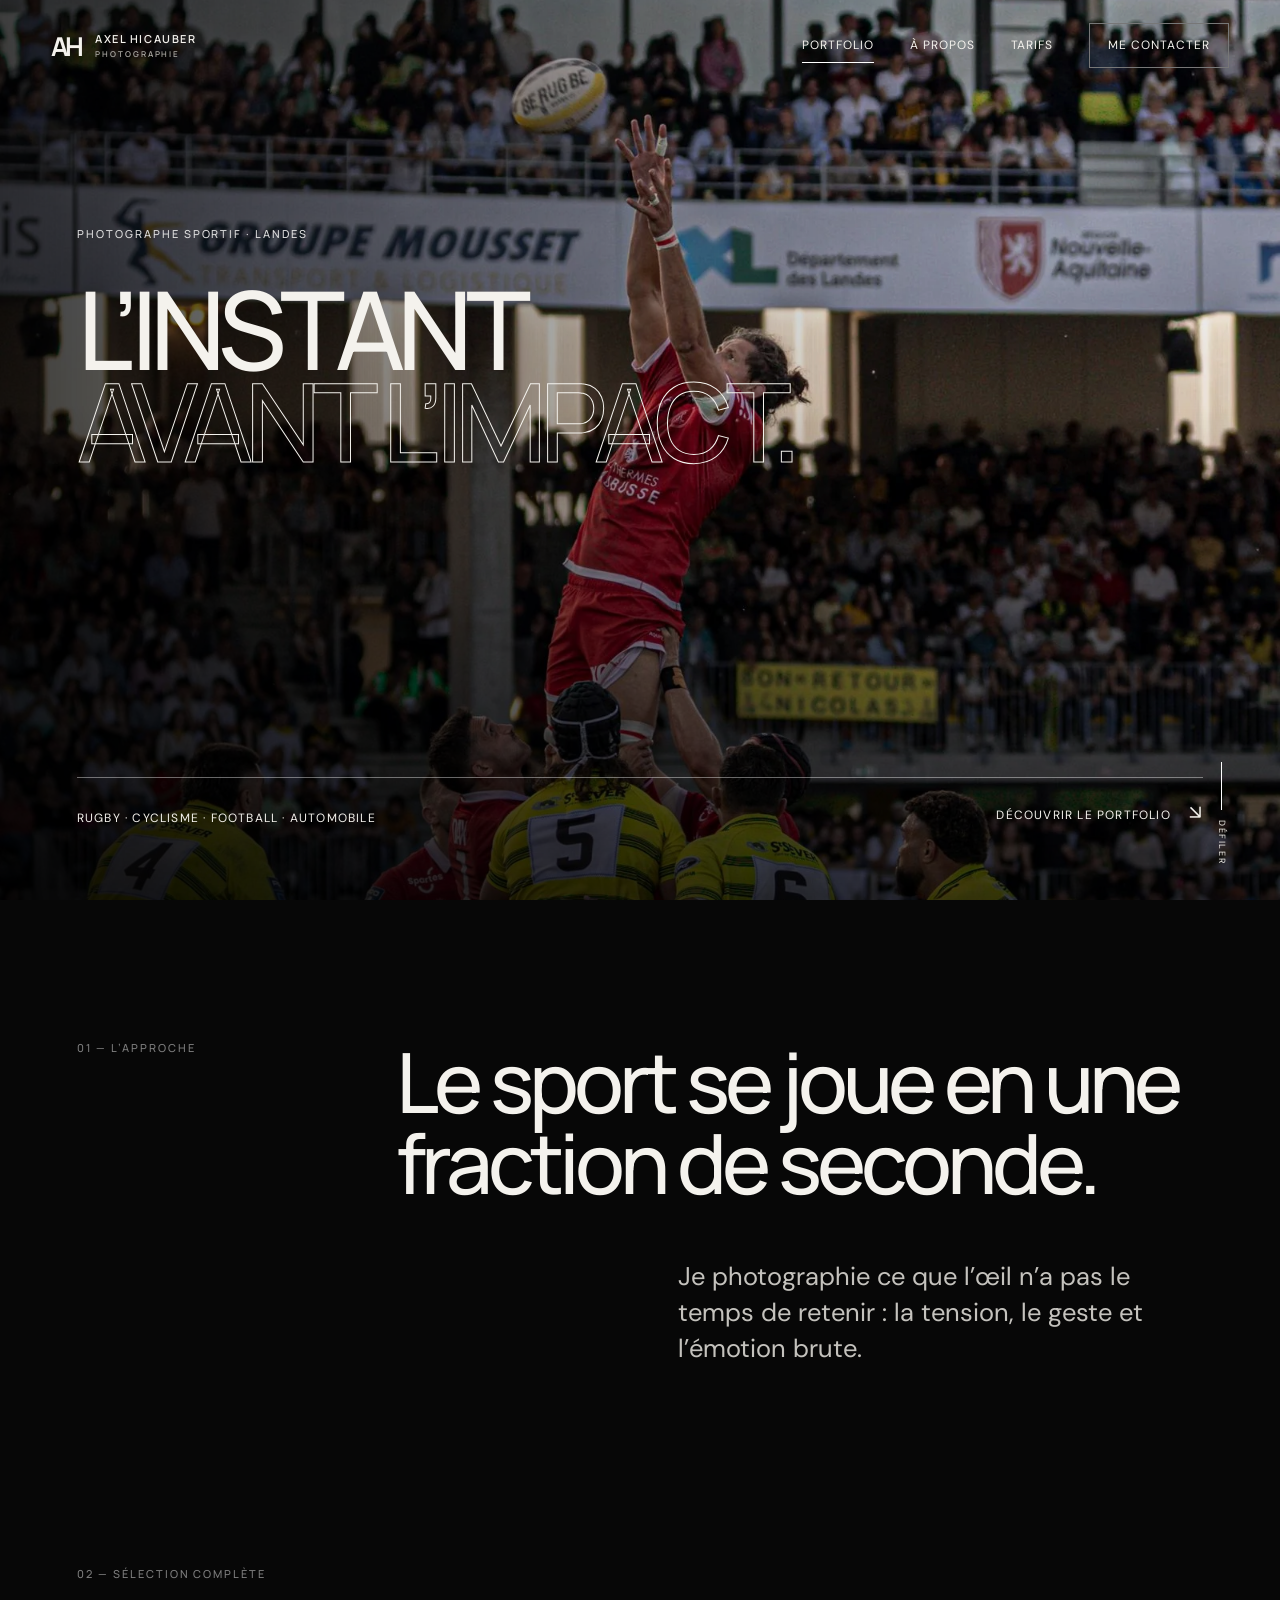
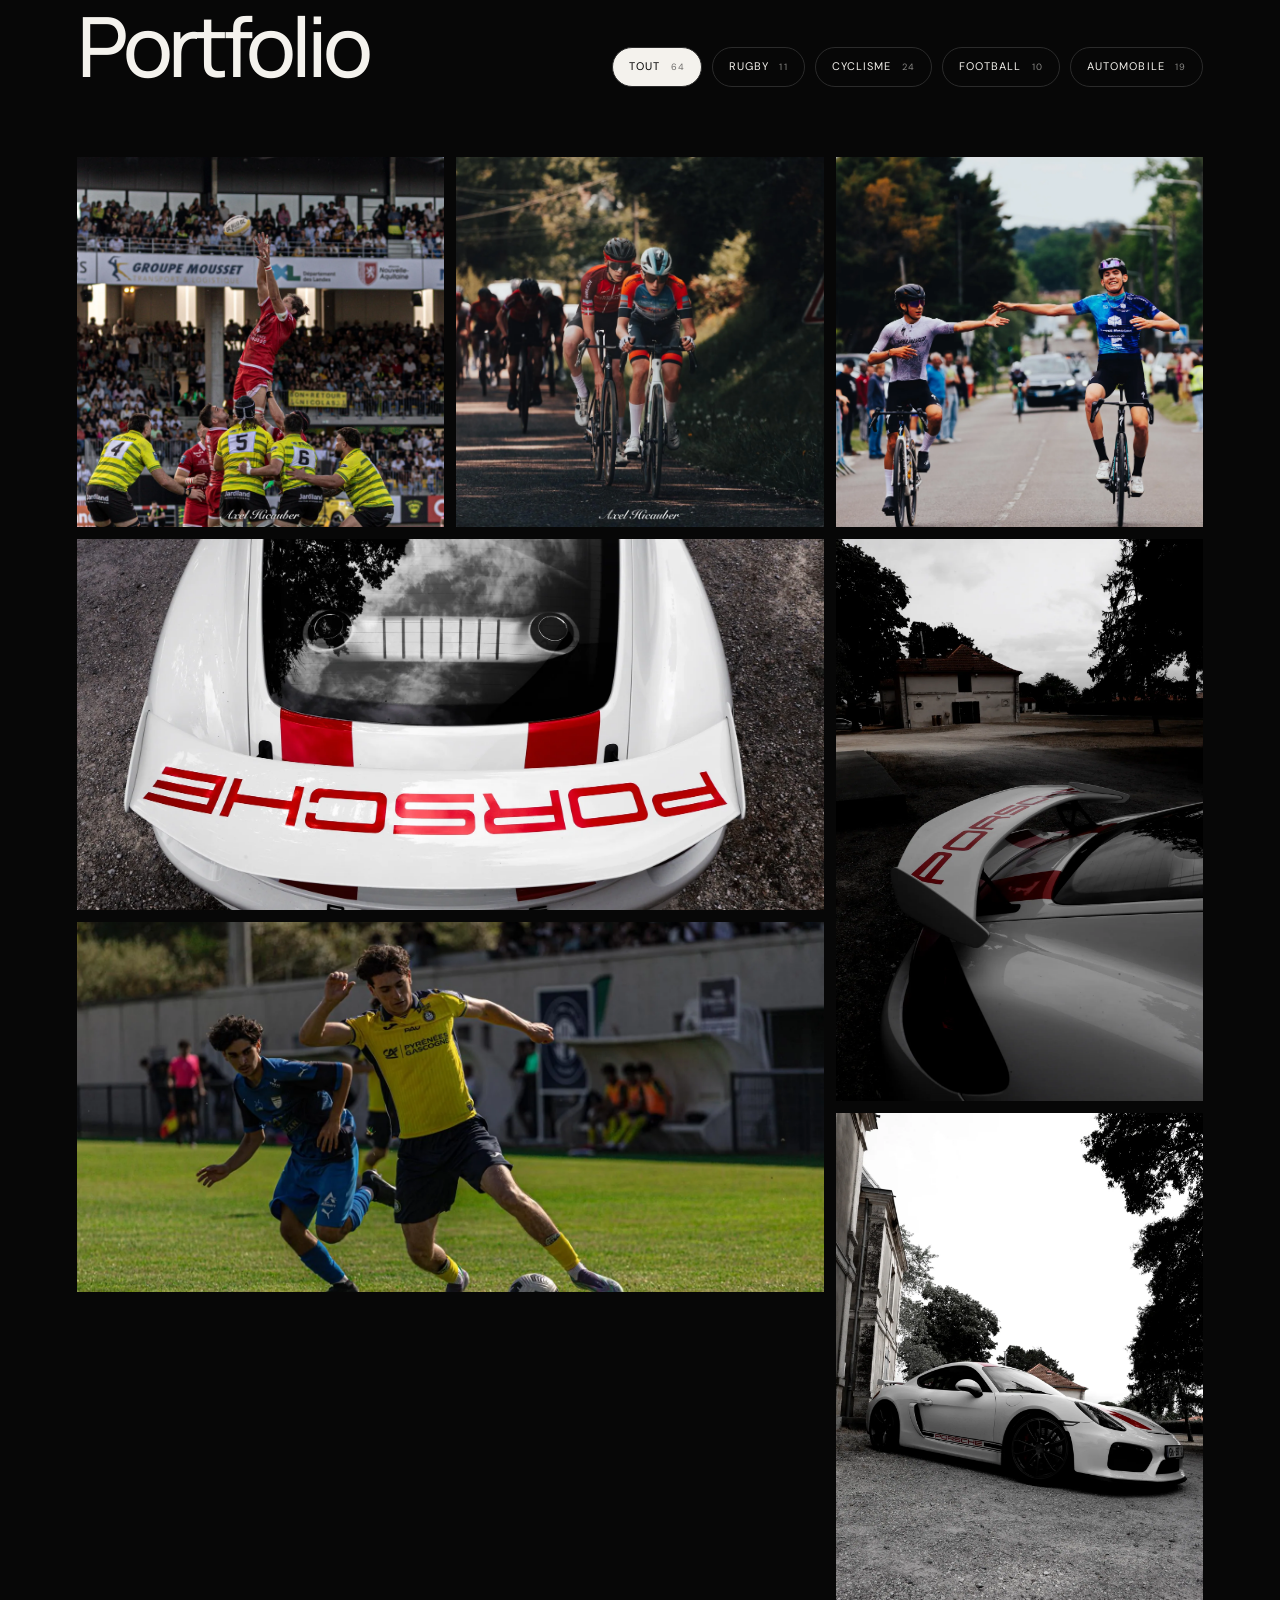
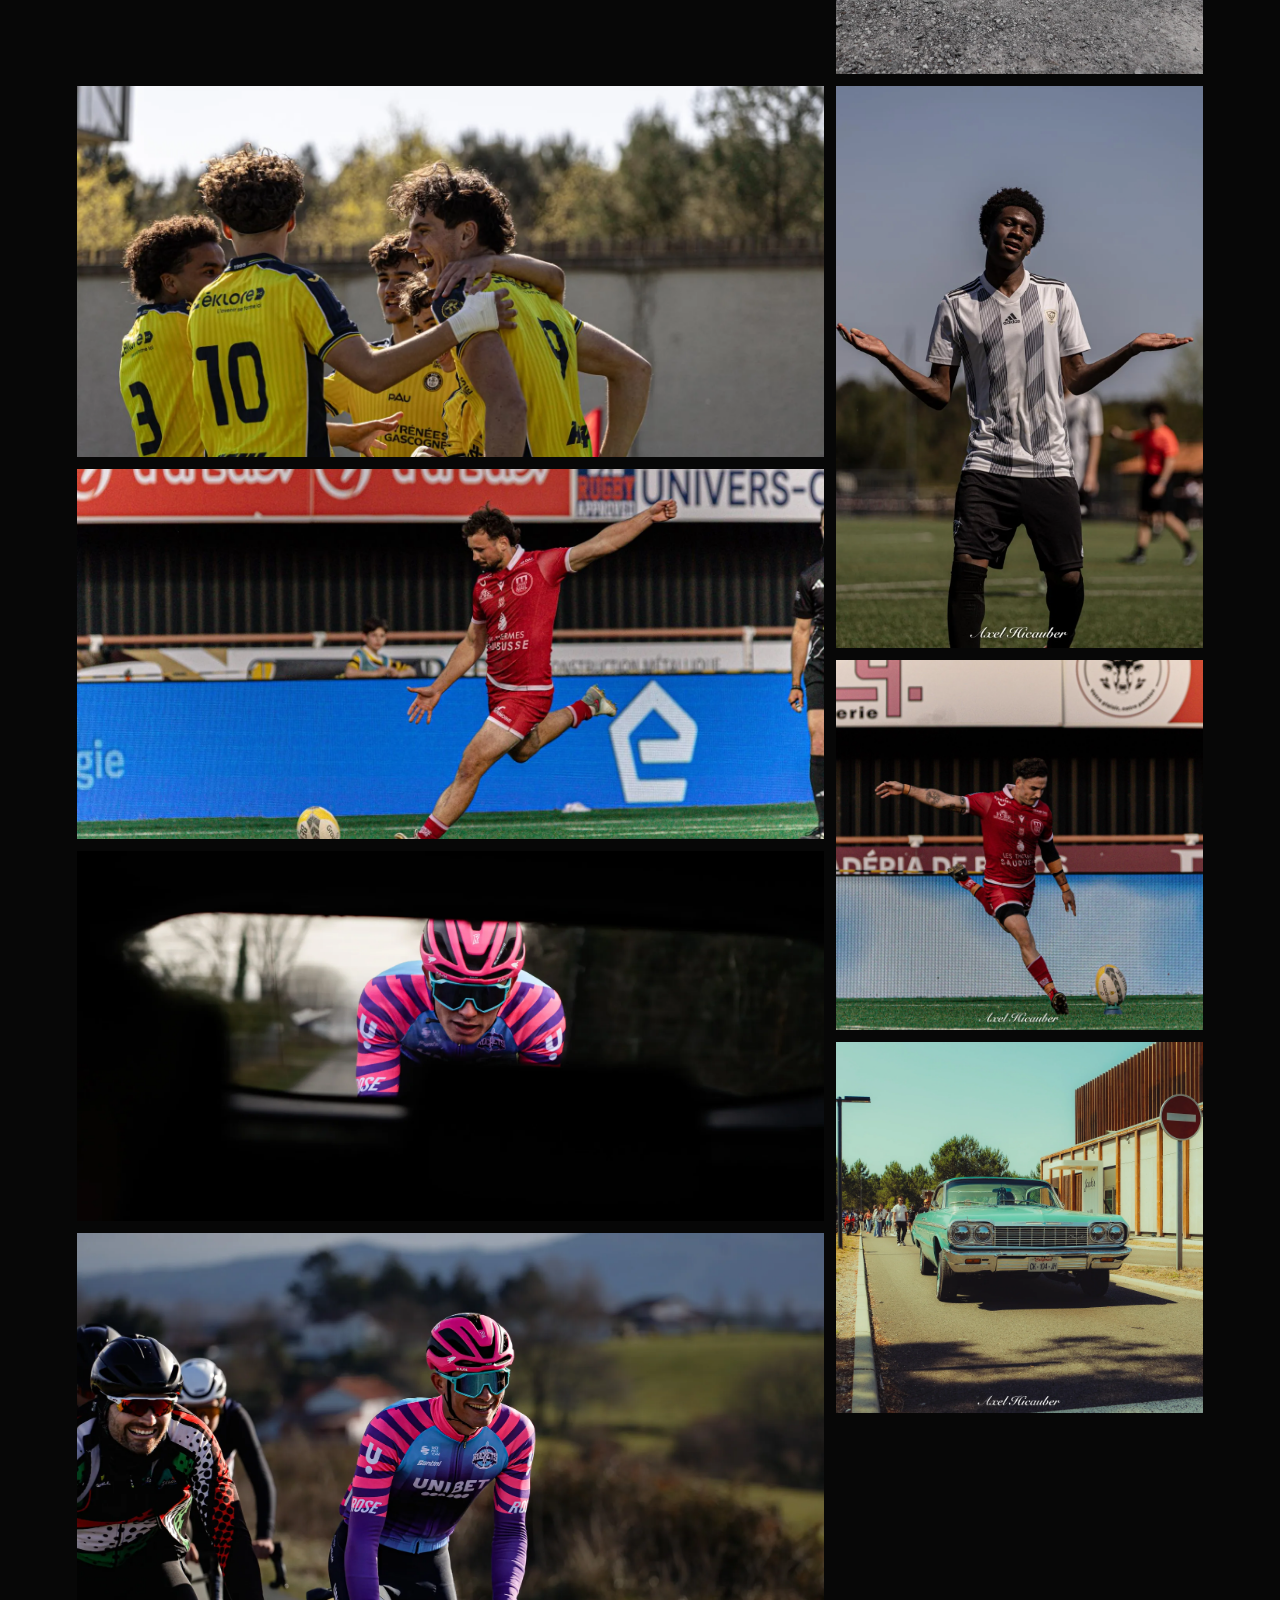
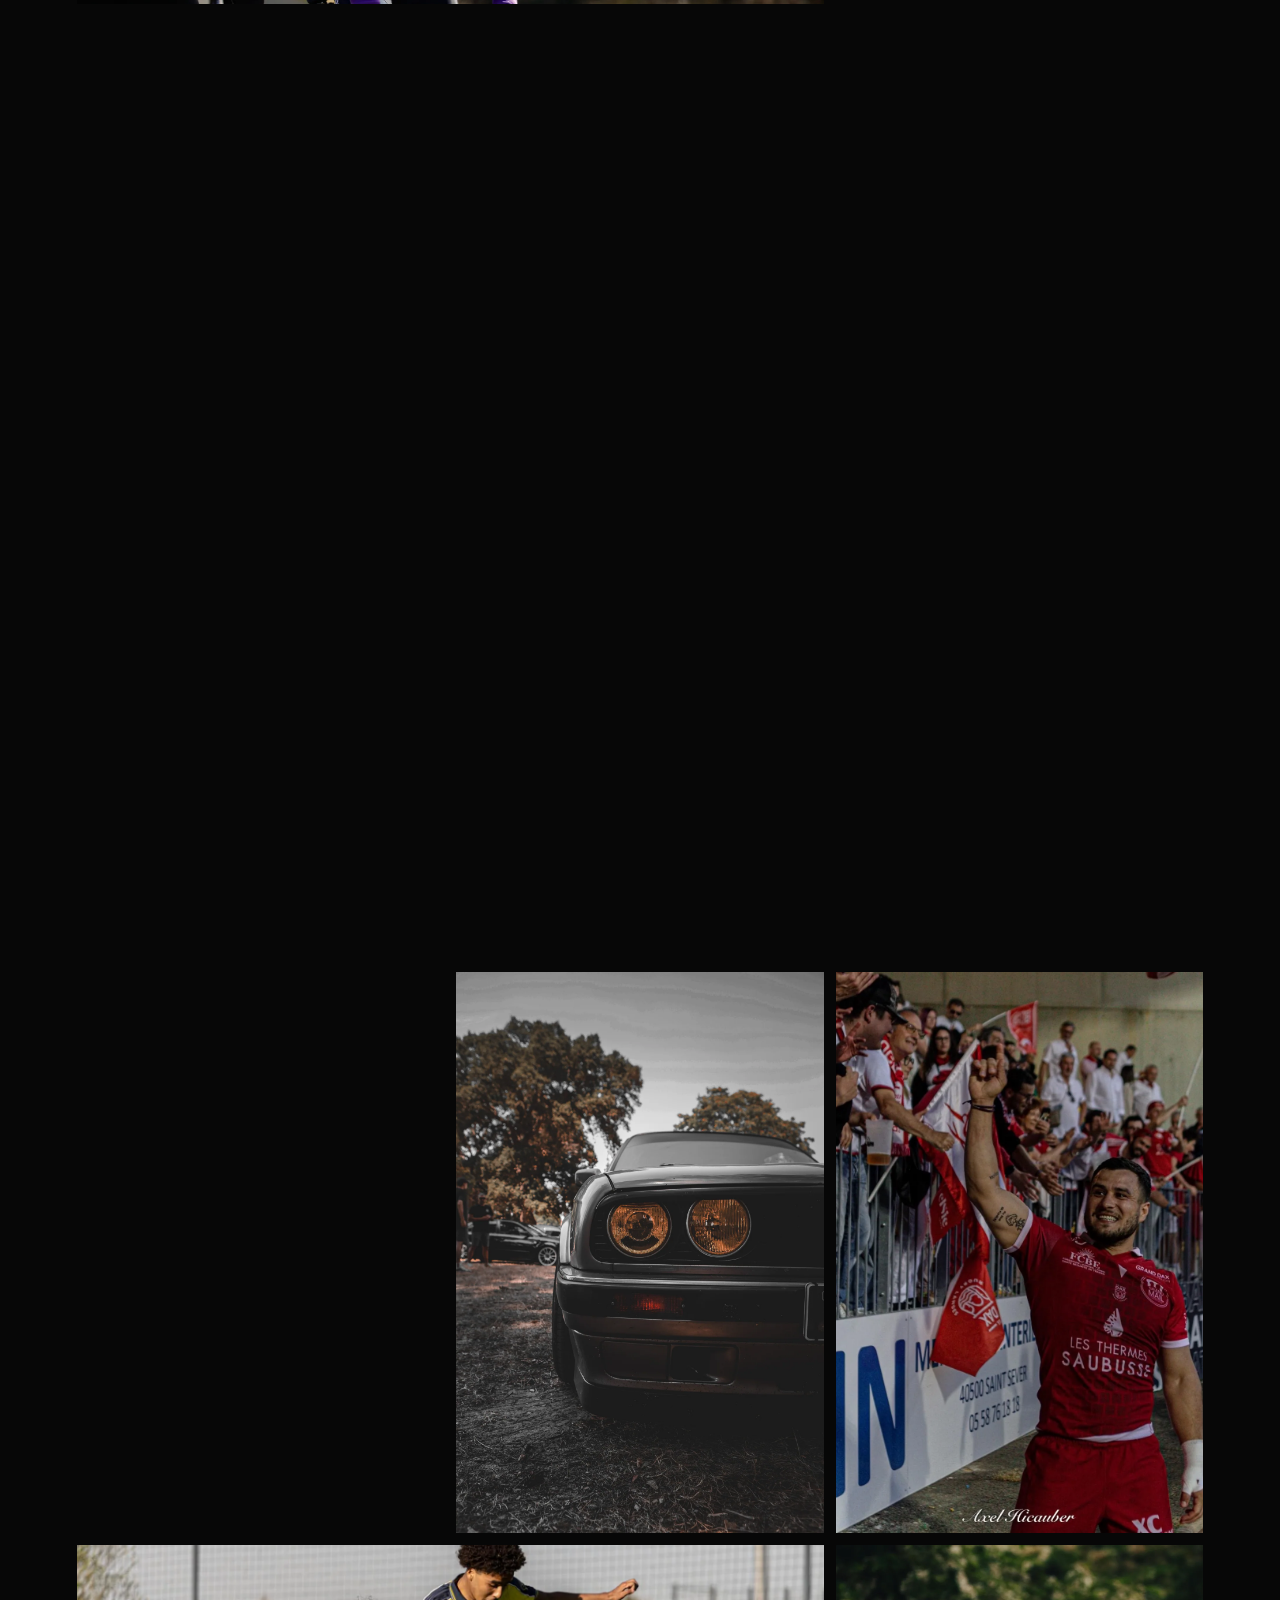
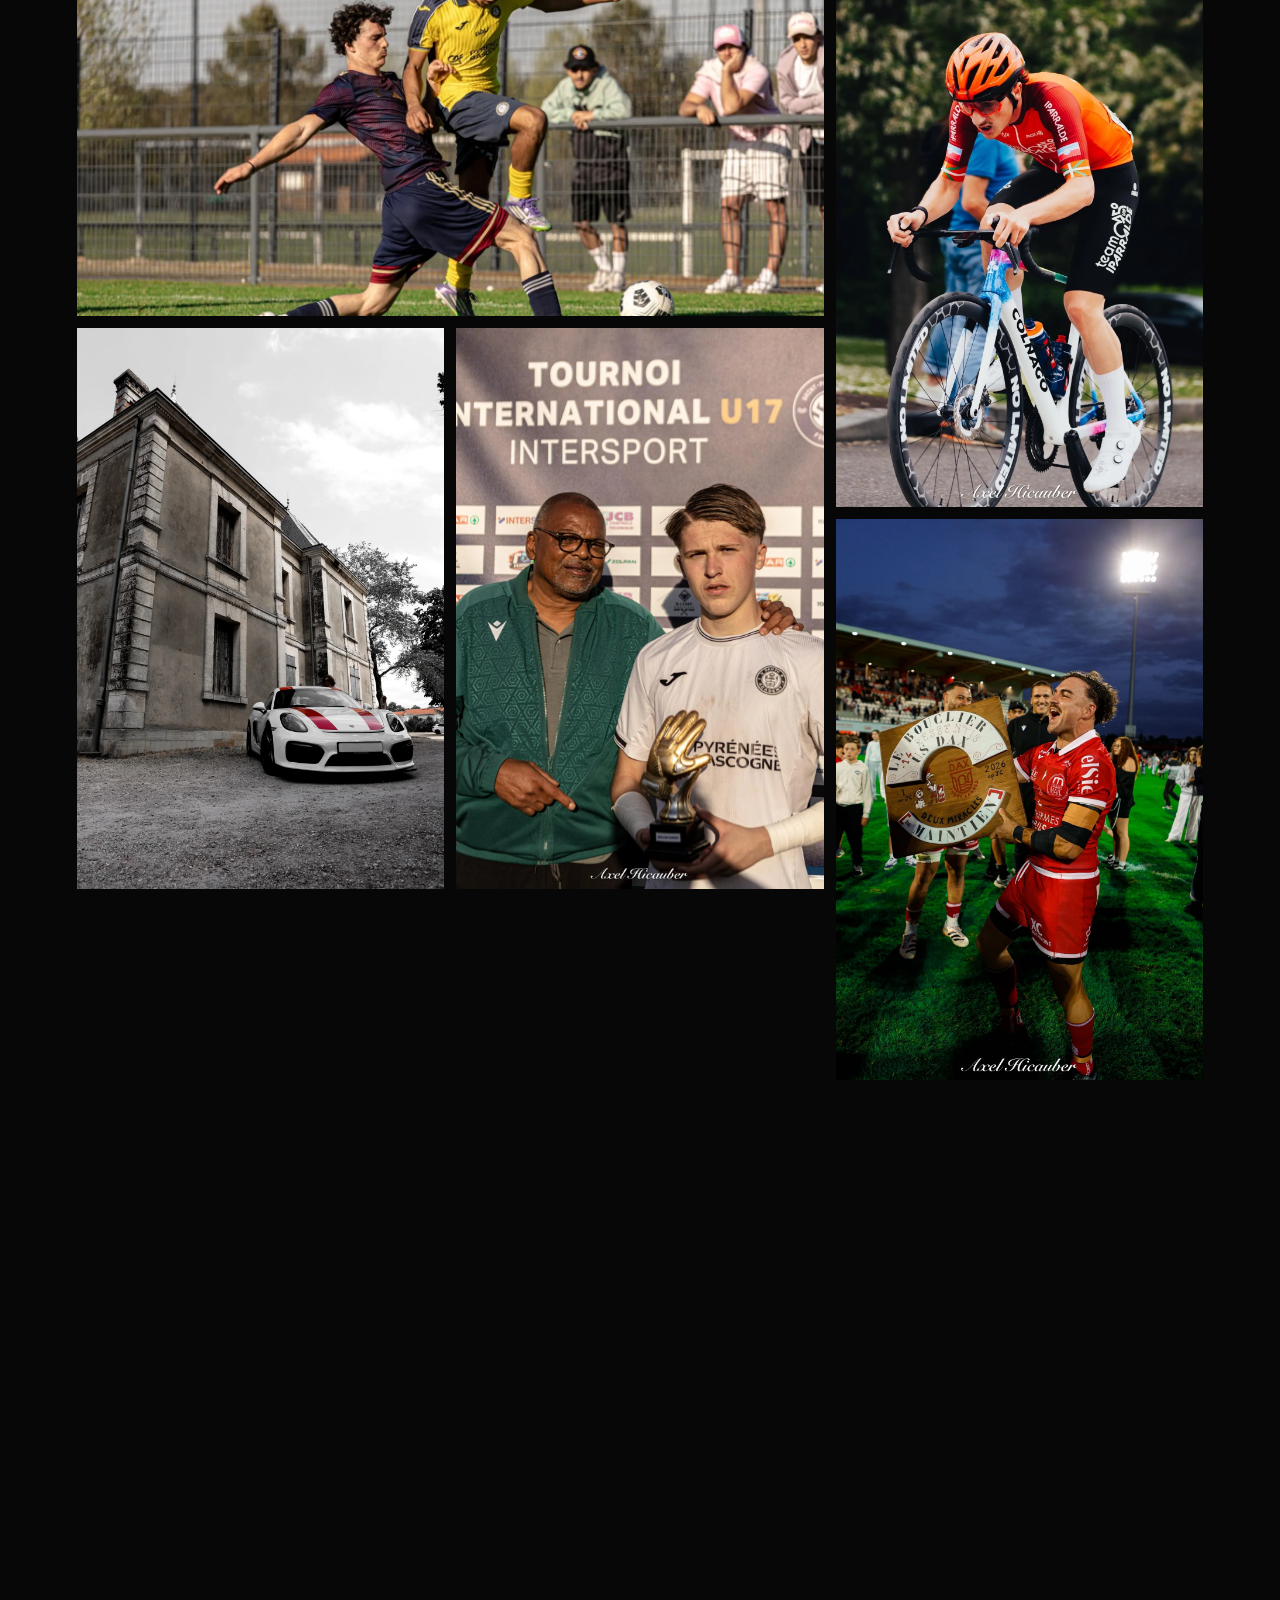
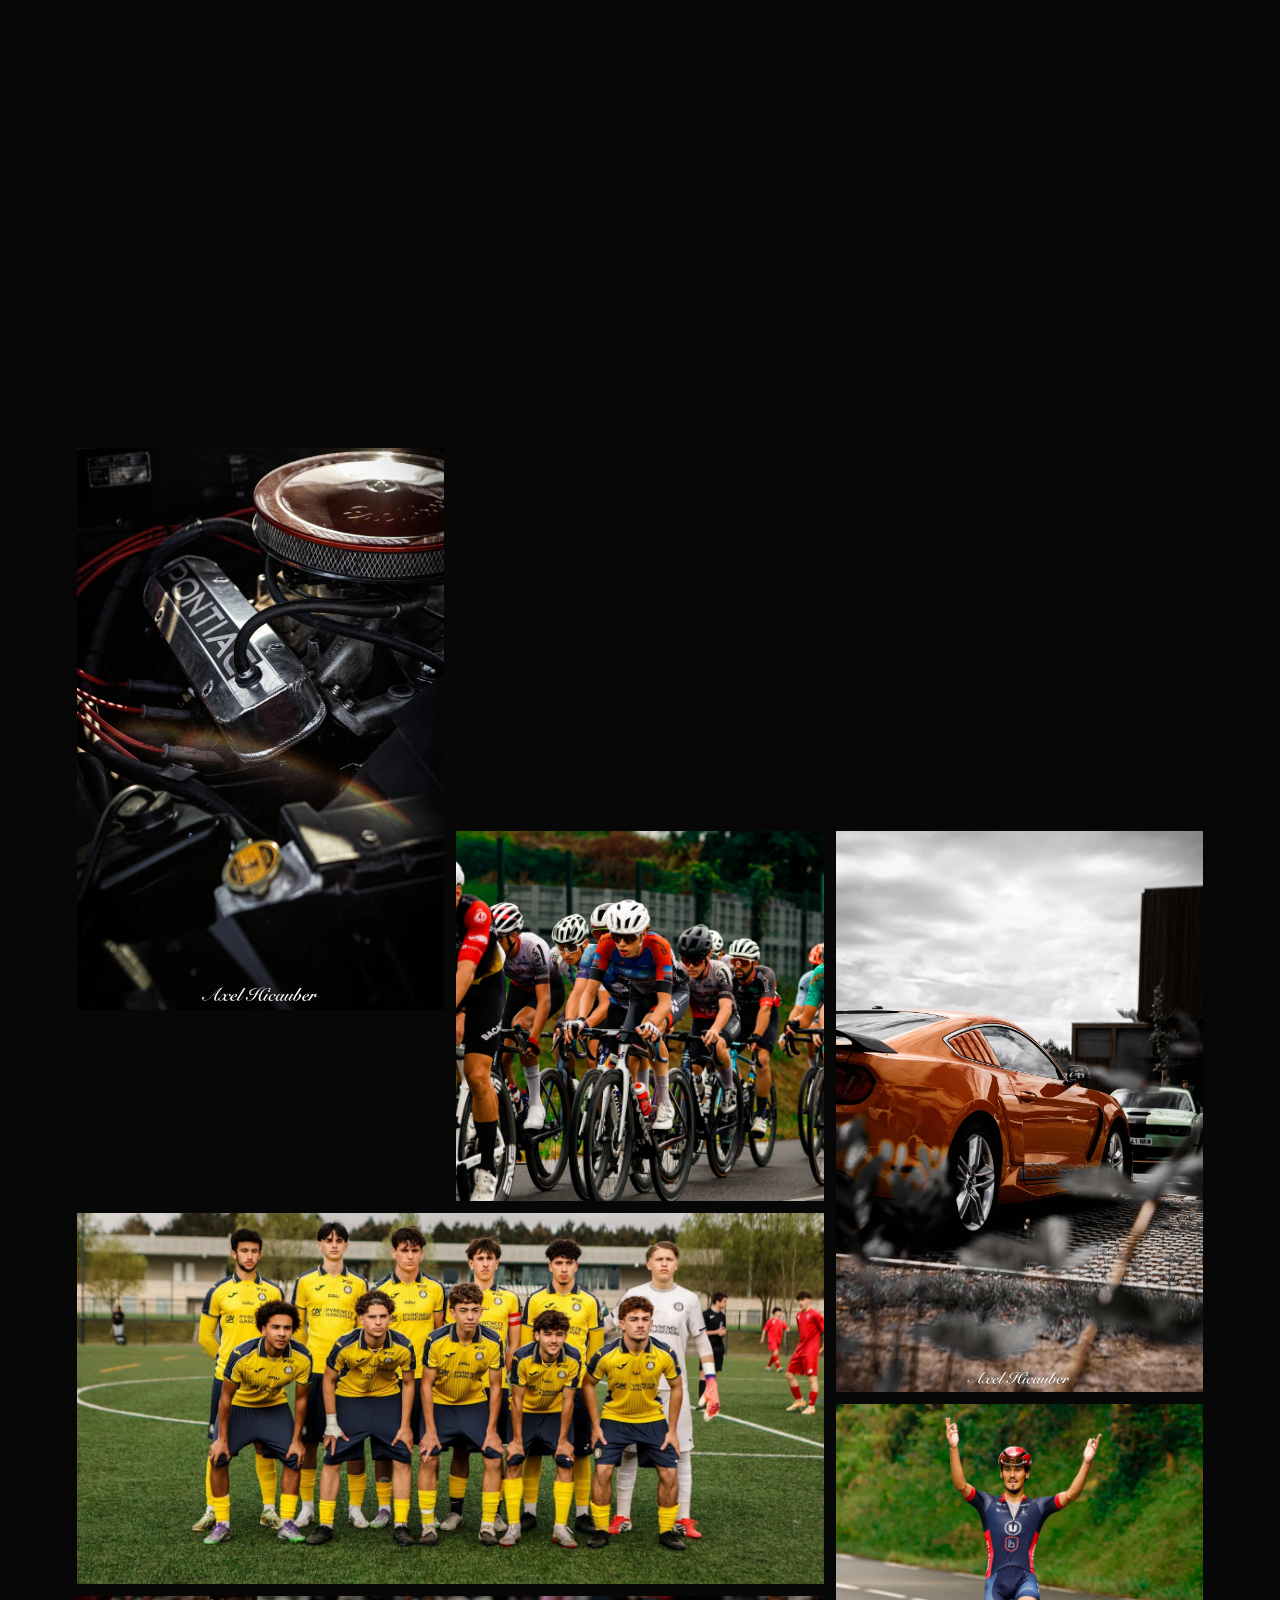
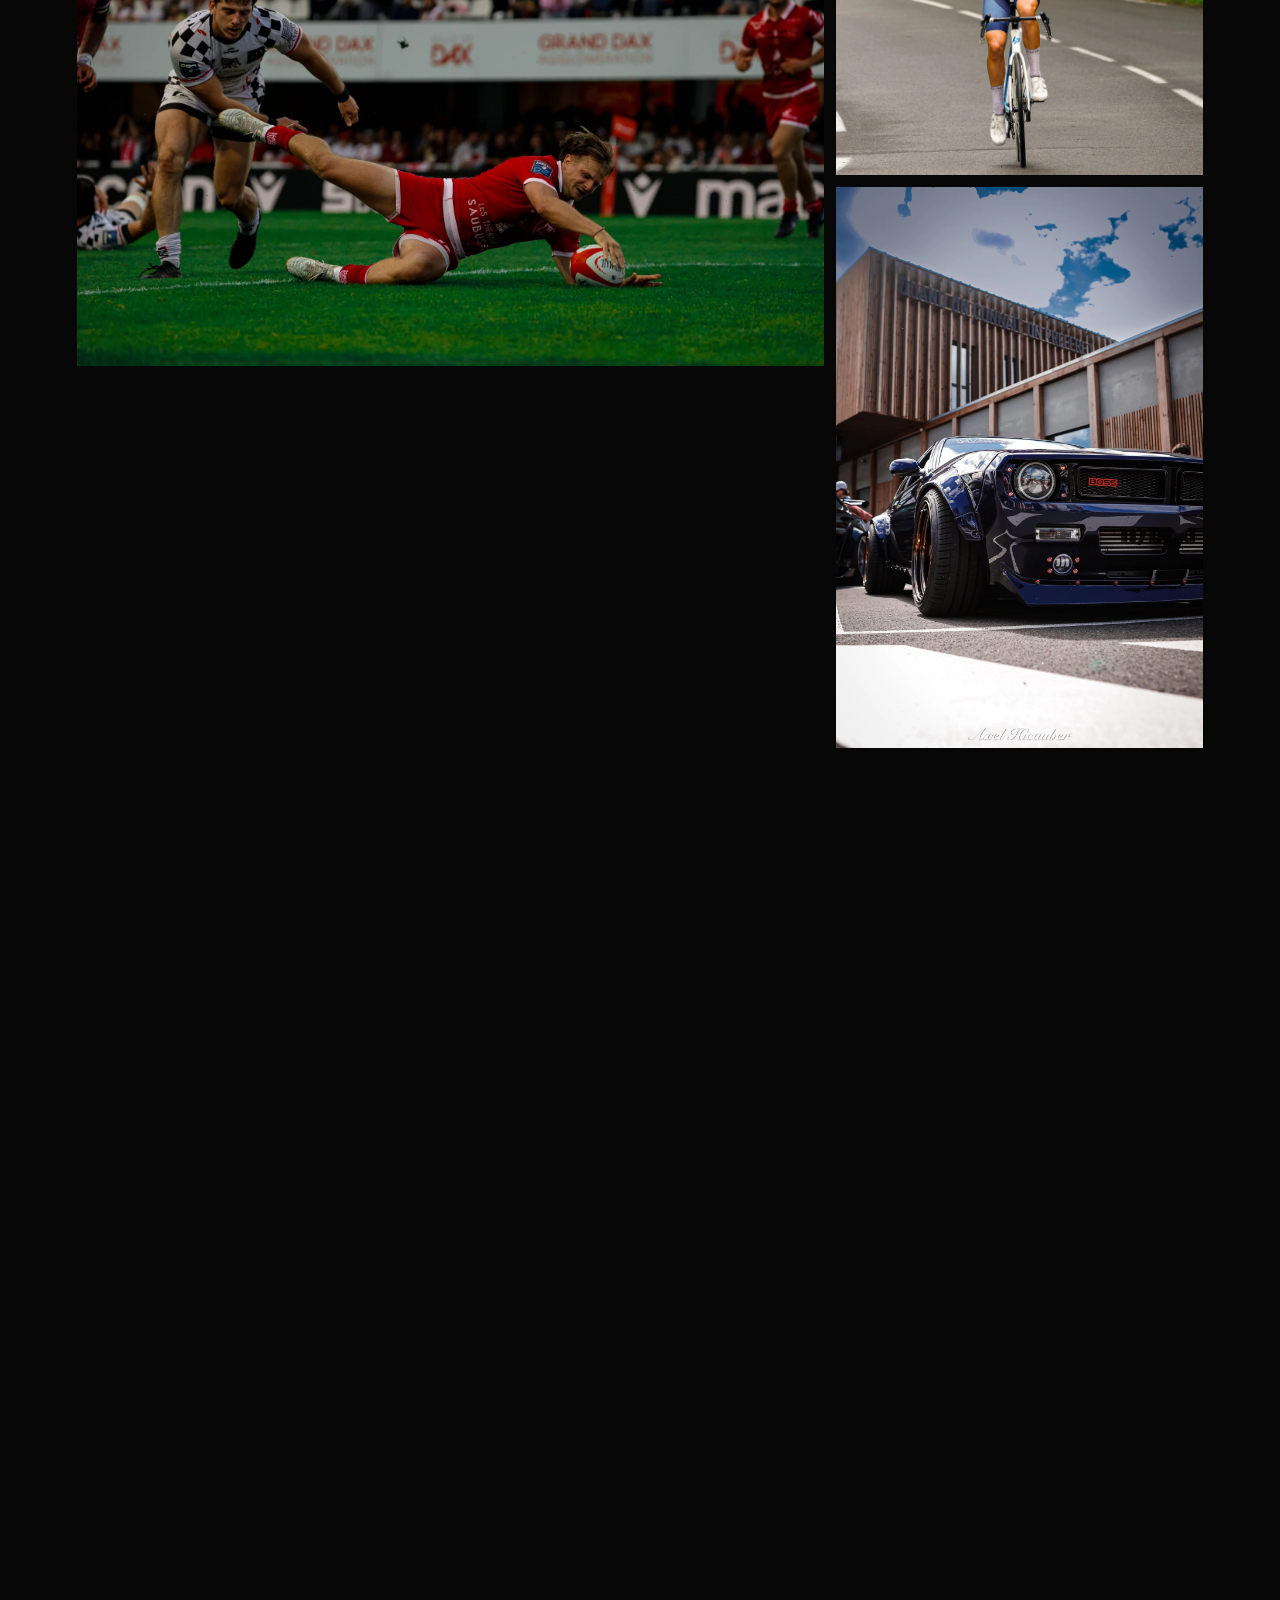
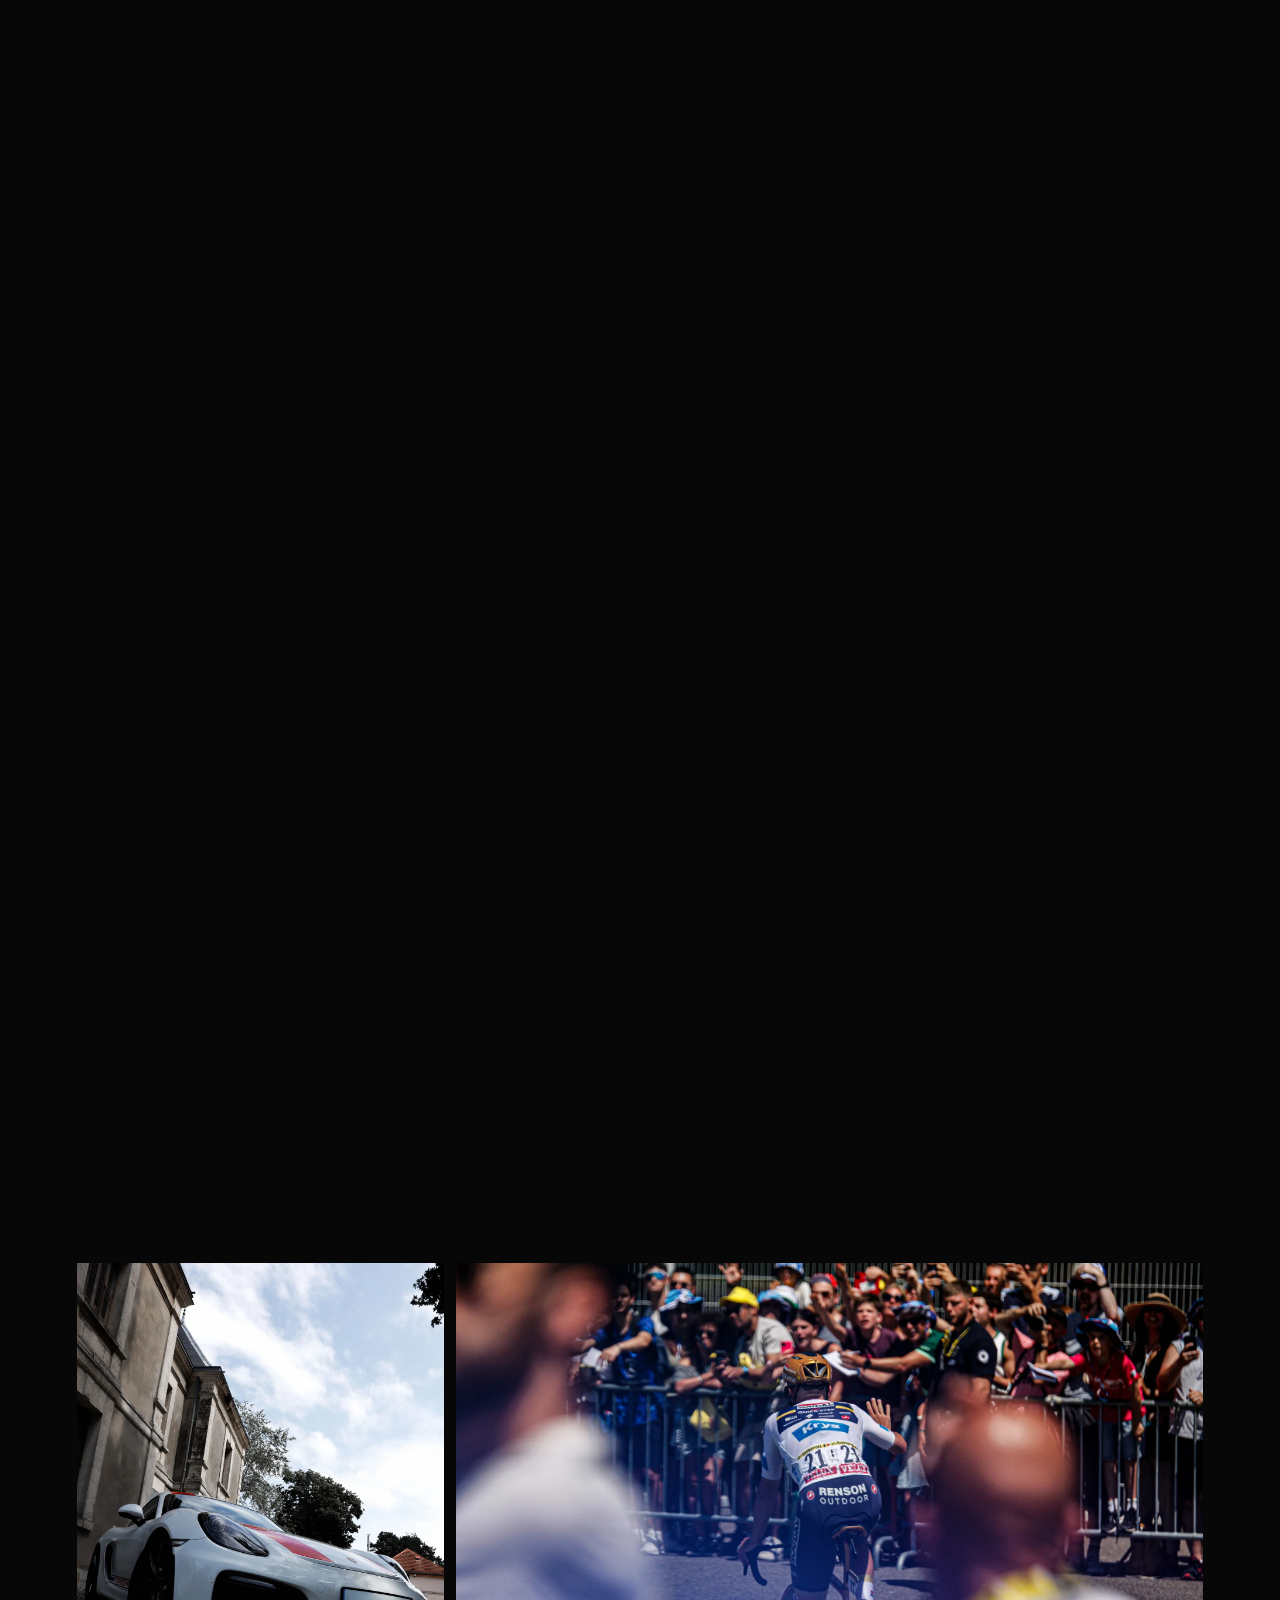
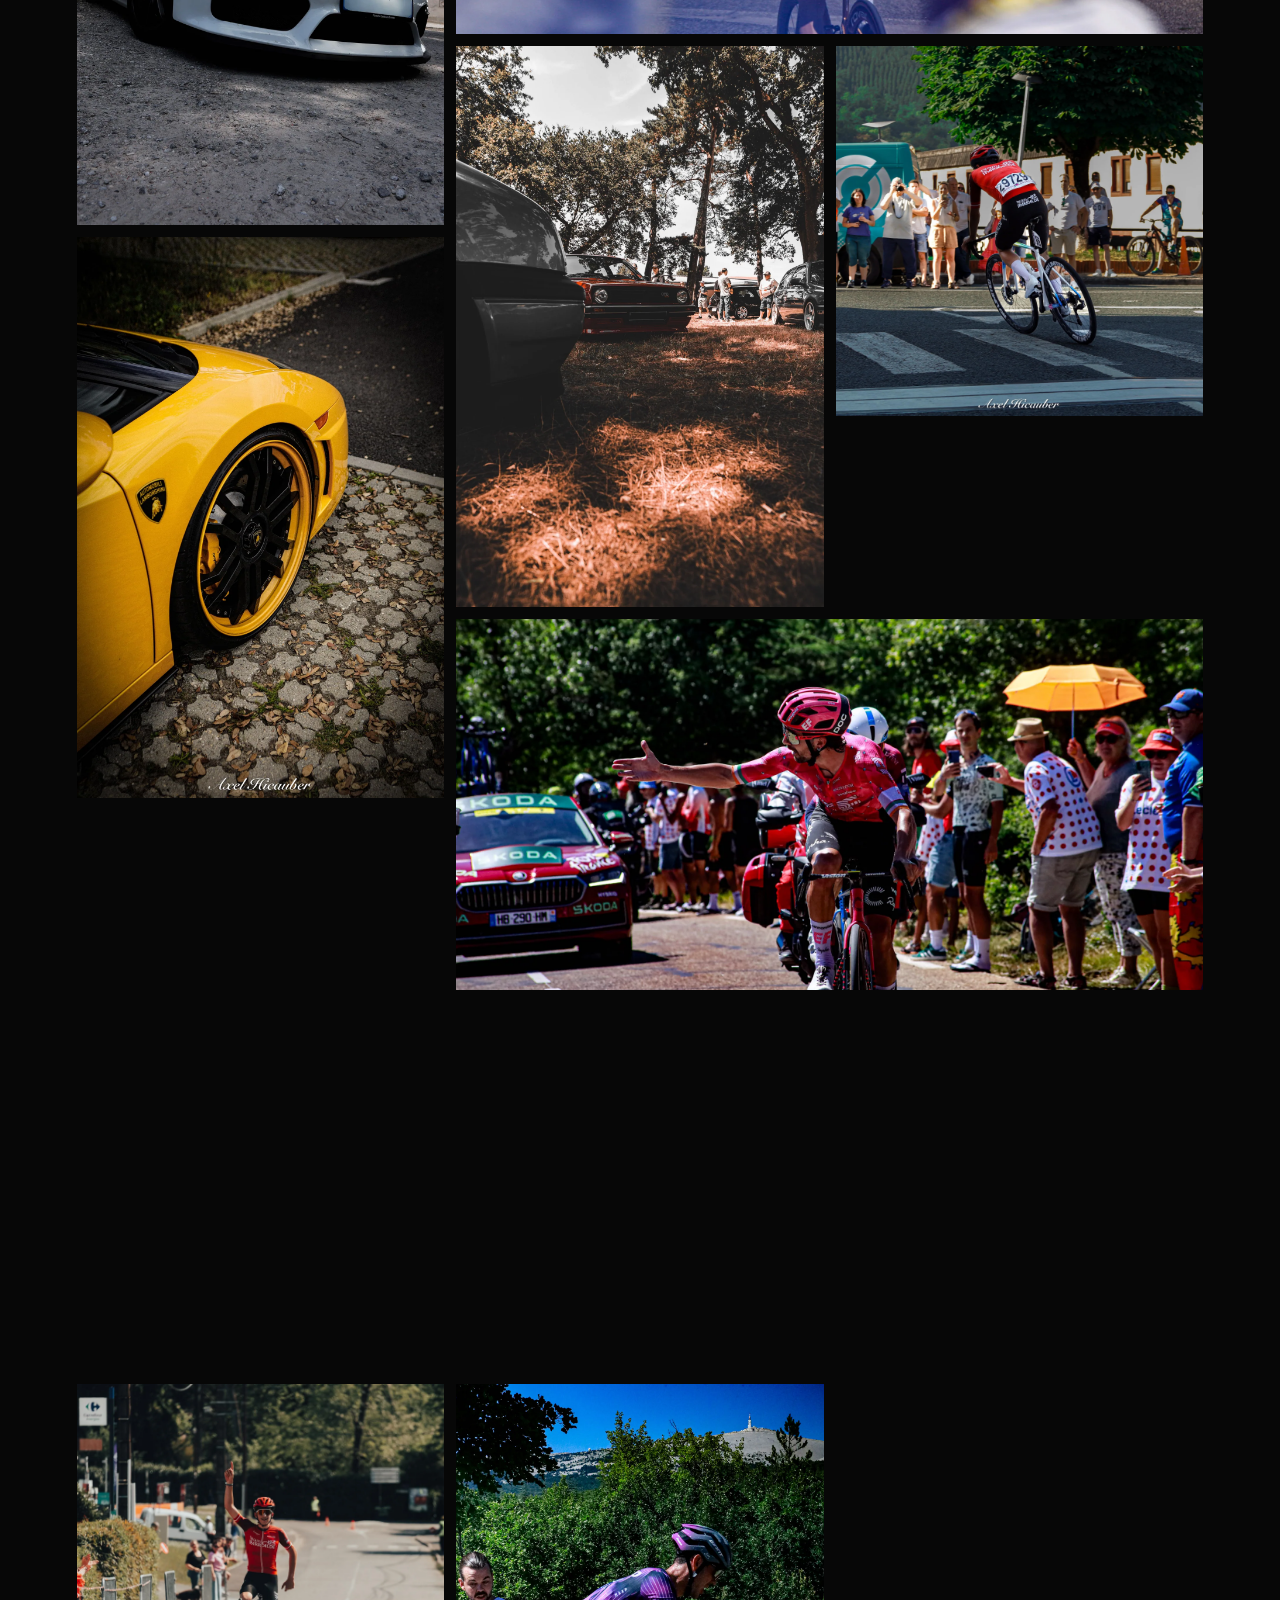
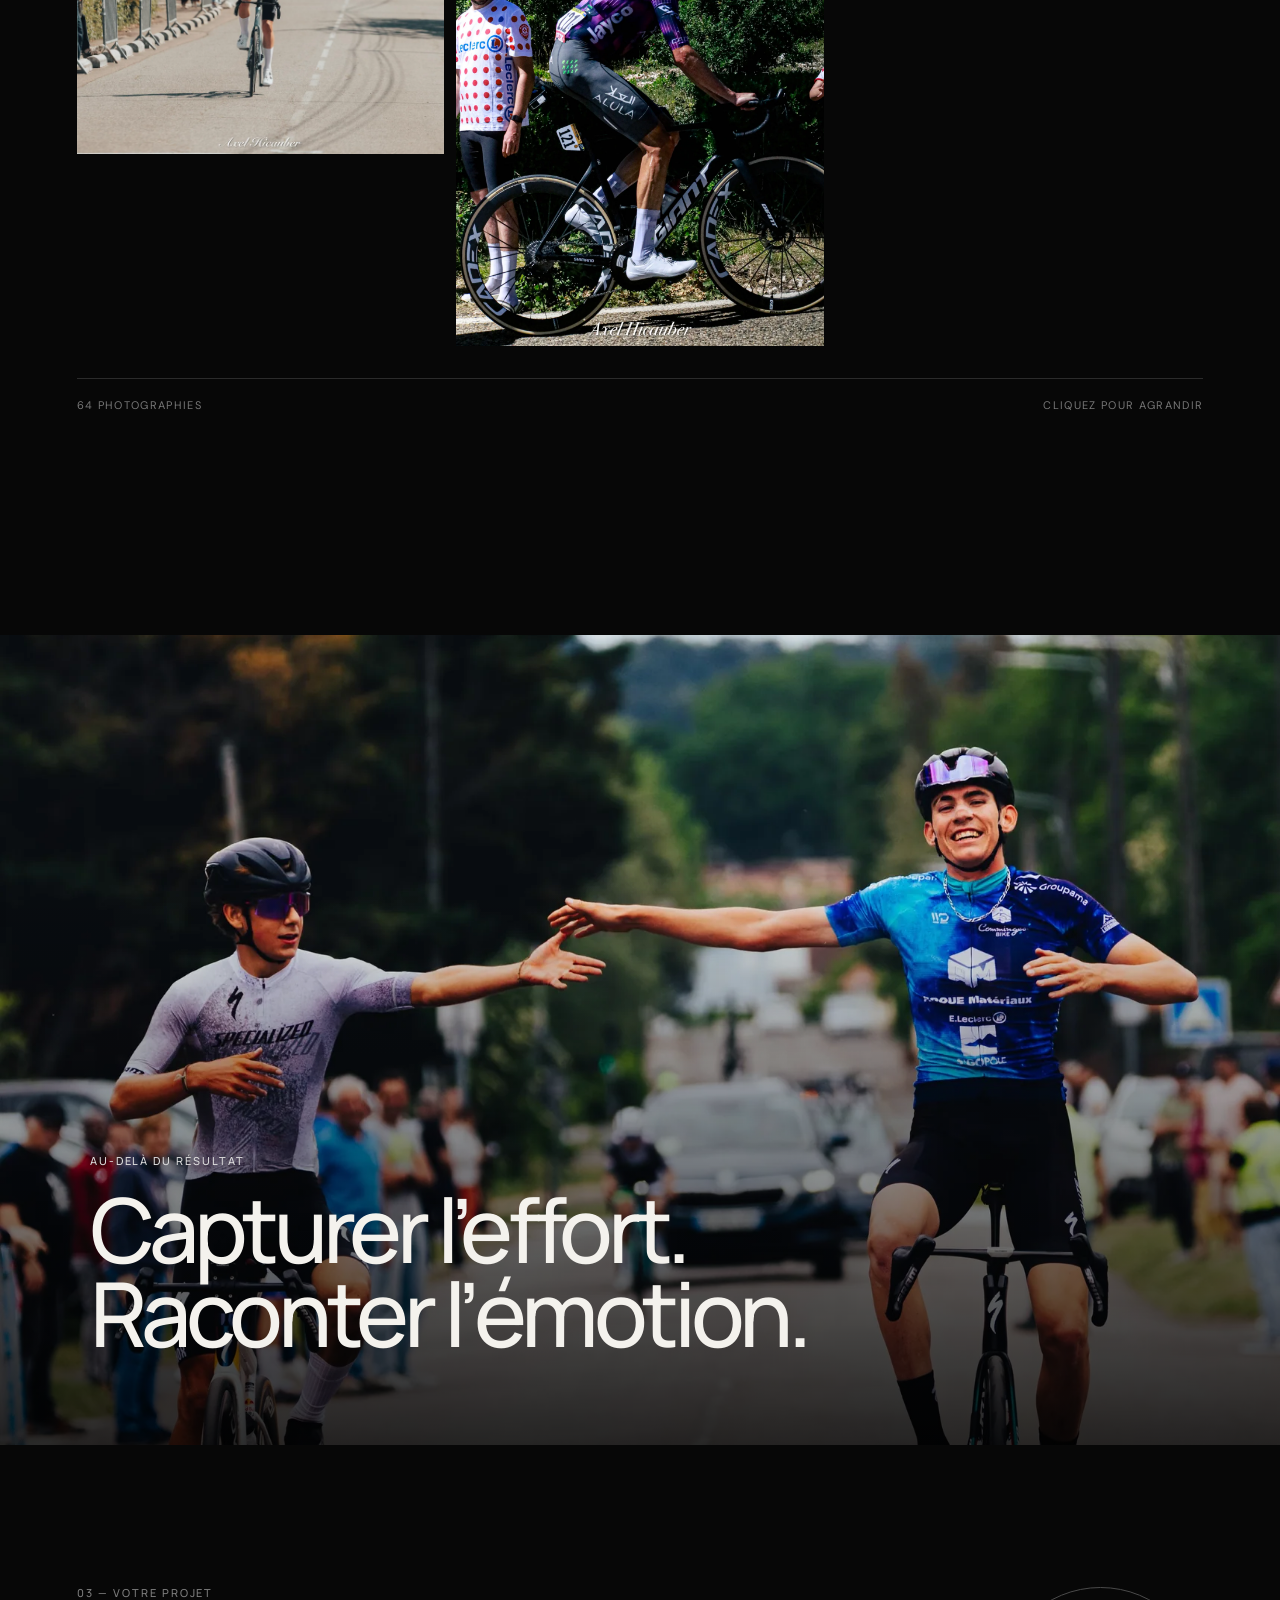
==== index.html @ cf11c537 "Initial commit" ====
<!doctype html><html lang="fr"><head><meta charset="utf-8"><meta name="viewport" content="width=device-width,initial-scale=1"><meta name="description" content="Axel Hicauber, photographe sportif dans les Landes. Rugby, cyclisme, football et automobile."><meta name="theme-color" content="#070707"><title>Axel Hicauber — Photographe sportif</title><link rel="preconnect" href="https://fonts.googleapis.com"><link rel="preconnect" href="https://fonts.gstatic.com" crossorigin><link href="https://fonts.googleapis.com/css2?family=DM+Sans:wght@400;500;600&family=Manrope:wght@400;500;600;700&display=swap" rel="stylesheet"><link rel="stylesheet" href="assets/css/style.css"><script src="assets/js/main.js" defer></script></head><body><a class="skip-link" href="#main">Aller au contenu</a><header class="site-header " data-header><a class="brand" href="index.html" aria-label="Accueil Axel Hicauber"><span class="brand-mark">AH</span><span class="brand-name">Axel Hicauber<small>Photographie</small></span></a><button class="menu-toggle" type="button" aria-expanded="false" aria-controls="site-nav" aria-label="Ouvrir le menu"><span></span><span></span></button><nav id="site-nav" class="site-nav" aria-label="Navigation principale"><a class="active" href="index.html">Portfolio</a><a class="" href="apropos.html">À propos</a><a class="" href="tarifs.html">Tarifs</a><a class="nav-cta " href="contact.html">Me contacter</a></nav></header><main id="main"><section class="hero"><img class="hero-media" src="assets/images/rugby-touche.webp" alt="Joueur de rugby élevé en touche au milieu d’un stade plein" fetchpriority="high"><div class="hero-shade"></div><div class="hero-content"><p class="eyebrow reveal">Photographe sportif · Landes</p><h1 class="reveal">L’instant<br><em>avant l’impact.</em></h1><div class="hero-bottom reveal"><p>Rugby · Cyclisme · Football · Automobile</p><a class="text-link" href="#portfolio">Découvrir le portfolio <span>↘</span></a></div></div><div class="scroll-cue" aria-hidden="true"><span></span>Défiler</div></section><section class="intro section"><p class="section-index reveal">01 — L’approche</p><div class="intro-copy"><h2 class="display reveal">Le sport se joue en une fraction de seconde.</h2><p class="lead reveal">Je photographie ce que l’œil n’a pas le temps de retenir : la tension, le geste et l’émotion brute.</p></div></section><section id="portfolio" class="portfolio section"><header class="section-head"><div><p class="section-index reveal">02 — Sélection complète</p><h2 class="display reveal">Portfolio</h2></div><div class="filters reveal" role="group" aria-label="Filtrer les photographies"><button class="filter active" type="button" data-filter="all">Tout <small>64</small></button><button class="filter" type="button" data-filter="rugby">Rugby <small>11</small></button><button class="filter" type="button" data-filter="cyclisme">Cyclisme <small>24</small></button><button class="filter" type="button" data-filter="football">Football <small>10</small></button><button class="filter" type="button" data-filter="automobile">Automobile <small>19</small></button></div></header><div class="gallery-grid"><button class="gallery-item  reveal" data-category="rugby" data-title="La touche" data-meta="Rugby · Axel Hicauber" type="button"><img src="assets/images/rugby-touche.webp" alt="Joueur de rugby élevé dans les airs lors d’une touche" loading="lazy"><span class="gallery-caption"><b>La touche</b><small>Rugby</small></span></button><button class="gallery-item  reveal" data-category="cyclisme" data-title="L’échappée" data-meta="Cyclisme · Axel Hicauber" type="button"><img src="assets/images/cyclisme-echappee.webp" alt="Deux cyclistes emmenant le peloton" loading="lazy"><span class="gallery-caption"><b>L’échappée</b><small>Cyclisme</small></span></button><button class="gallery-item wide reveal" data-category="automobile" data-title="Pureté mécanique" data-meta="Automobile · Axel Hicauber" type="button"><img src="assets/images/auto-porsche-aile.webp" alt="Vue aérienne de l’aileron d’une Porsche GT4" loading="lazy"><span class="gallery-caption"><b>Pureté mécanique</b><small>Automobile</small></span></button><button class="gallery-item wide reveal" data-category="football" data-title="Le duel" data-meta="Football · Axel Hicauber" type="button"><img src="assets/images/football-duel.webp" alt="Deux joueurs de football disputant le ballon" loading="lazy"><span class="gallery-caption"><b>Le duel</b><small>Football</small></span></button><button class="gallery-item wide reveal" data-category="rugby" data-title="L’alignement" data-meta="Rugby · Axel Hicauber" type="button"><img src="assets/images/rugby-passe.webp" alt="Joueur de rugby rouge préparant une passe" loading="lazy"><span class="gallery-caption"><b>L’alignement</b><small>Rugby</small></span></button><button class="gallery-item  reveal" data-category="cyclisme" data-title="Complicité" data-meta="Cyclisme · Axel Hicauber" type="button"><img src="assets/images/cyclisme-complicite.webp" alt="Deux cyclistes se félicitant après l’arrivée" loading="lazy"><span class="gallery-caption"><b>Complicité</b><small>Cyclisme</small></span></button><button class="gallery-item tall reveal" data-category="automobile" data-title="L’aileron" data-meta="Automobile · Axel Hicauber" type="button"><img src="assets/images/auto-porsche-detail.webp" alt="Détail d’un aileron Porsche" loading="lazy"><span class="gallery-caption"><b>L’aileron</b><small>Automobile</small></span></button><button class="gallery-item wide reveal" data-category="football" data-title="Joie collective" data-meta="Football · Axel Hicauber" type="button"><img src="assets/images/football-celebration.webp" alt="Joueurs de football célébrant un but" loading="lazy"><span class="gallery-caption"><b>Joie collective</b><small>Football</small></span></button><button class="gallery-item wide reveal" data-category="rugby" data-title="Le buteur" data-meta="Rugby · Axel Hicauber" type="button"><img src="assets/images/rugby-buteur.webp" alt="Buteur de rugby frappant le ballon" loading="lazy"><span class="gallery-caption"><b>Le buteur</b><small>Rugby</small></span></button><button class="gallery-item wide reveal" data-category="cyclisme" data-title="Dans la roue" data-meta="Cyclisme · Axel Hicauber" type="button"><img src="assets/images/cyclisme-retroviseur.webp" alt="Cycliste cadré dans un rétroviseur" loading="lazy"><span class="gallery-caption"><b>Dans la roue</b><small>Cyclisme</small></span></button><button class="gallery-item tall reveal" data-category="automobile" data-title="GT4" data-meta="Automobile · Axel Hicauber" type="button"><img src="assets/images/auto-porsche-profil.webp" alt="Porsche GT4 blanche devant une architecture ancienne" loading="lazy"><span class="gallery-caption"><b>GT4</b><small>Automobile</small></span></button><button class="gallery-item tall reveal" data-category="football" data-title="L’attitude" data-meta="Football · Axel Hicauber" type="button"><img src="assets/images/football-portrait.webp" alt="Portrait d’un jeune footballeur sur le terrain" loading="lazy"><span class="gallery-caption"><b>L’attitude</b><small>Football</small></span></button><button class="gallery-item  reveal" data-category="rugby" data-title="Transformation" data-meta="Rugby · Axel Hicauber" type="button"><img src="assets/images/rugby-transformation.webp" alt="Joueur de rugby lors d’une transformation" loading="lazy"><span class="gallery-caption"><b>Transformation</b><small>Rugby</small></span></button><button class="gallery-item wide reveal" data-category="cyclisme" data-title="Souffle léger" data-meta="Cyclisme · Axel Hicauber" type="button"><img src="assets/images/cyclisme-sourire.webp" alt="Cycliste souriant dans un groupe" loading="lazy"><span class="gallery-caption"><b>Souffle léger</b><small>Cyclisme</small></span></button><button class="gallery-item  reveal" data-category="automobile" data-title="Icône américaine" data-meta="Automobile · Axel Hicauber" type="button"><img src="assets/images/auto-americaine.webp" alt="Voiture américaine classique bleu turquoise" loading="lazy"><span class="gallery-caption"><b>Icône américaine</b><small>Automobile</small></span></button><button class="gallery-item wide reveal" data-category="football" data-title="L’arrêt" data-meta="Football · Axel Hicauber" type="button"><img src="assets/images/football-arret.webp" alt="Gardien de football plongeant sur le ballon" loading="lazy"><span class="gallery-caption"><b>L’arrêt</b><small>Football</small></span></button><button class="gallery-item tall reveal" data-category="rugby" data-title="L’entrée" data-meta="Rugby · Axel Hicauber" type="button"><img src="assets/images/rugby-entree.webp" alt="Joueur de rugby entrant sur le terrain avec le ballon" loading="lazy"><span class="gallery-caption"><b>L’entrée</b><small>Rugby</small></span></button><button class="gallery-item tall reveal" data-category="cyclisme" data-title="Équilibre" data-meta="Cyclisme · Axel Hicauber" type="button"><img src="assets/images/cyclisme-wheelie.webp" alt="Cycliste réalisant une roue arrière" loading="lazy"><span class="gallery-caption"><b>Équilibre</b><small>Cyclisme</small></span></button><button class="gallery-item tall reveal" data-category="automobile" data-title="Orange mécanique" data-meta="Automobile · Axel Hicauber" type="button"><img src="assets/images/auto-vintage-orange.webp" alt="Détail d’une voiture orange ancienne" loading="lazy"><span class="gallery-caption"><b>Orange mécanique</b><small>Automobile</small></span></button><button class="gallery-item tall reveal" data-category="football" data-title="Le binôme" data-meta="Football · Axel Hicauber" type="button"><img src="assets/images/football-binome.webp" alt="Deux joueurs de football marchant côte à côte" loading="lazy"><span class="gallery-caption"><b>Le binôme</b><small>Football</small></span></button><button class="gallery-item  reveal" data-category="cyclisme" data-title="Victoire" data-meta="Cyclisme · Axel Hicauber" type="button"><img src="assets/images/cyclisme-victoire.webp" alt="Cycliste franchissant la ligne en vainqueur" loading="lazy"><span class="gallery-caption"><b>Victoire</b><small>Cyclisme</small></span></button><button class="gallery-item tall reveal" data-category="automobile" data-title="Regard vintage" data-meta="Automobile · Axel Hicauber" type="button"><img src="assets/images/auto-bmw.webp" alt="Face avant d’une BMW ancienne" loading="lazy"><span class="gallery-caption"><b>Regard vintage</b><small>Automobile</small></span></button><button class="gallery-item wide reveal" data-category="football" data-title="Le tacle" data-meta="Football · Axel Hicauber" type="button"><img src="assets/images/football-tacle.webp" alt="Deux footballeurs engagés dans un duel" loading="lazy"><span class="gallery-caption"><b>Le tacle</b><small>Football</small></span></button><button class="gallery-item tall reveal" data-category="rugby" data-title="Face au public" data-meta="Rugby · Axel Hicauber" type="button"><img src="assets/images/rugby-public.webp" alt="Joueur de rugby saluant les supporters" loading="lazy"><span class="gallery-caption"><b>Face au public</b><small>Rugby</small></span></button><button class="gallery-item tall reveal" data-category="cyclisme" data-title="Dans l’effort" data-meta="Cyclisme · Axel Hicauber" type="button"><img src="assets/images/cyclisme-effort.webp" alt="Cycliste orange au cœur de l’effort" loading="lazy"><span class="gallery-caption"><b>Dans l’effort</b><small>Cyclisme</small></span></button><button class="gallery-item tall reveal" data-category="automobile" data-title="Porsche et pierre" data-meta="Automobile · Axel Hicauber" type="button"><img src="assets/images/auto-porsche-architecture.webp" alt="Porsche GT4 devant une demeure ancienne" loading="lazy"><span class="gallery-caption"><b>Porsche et pierre</b><small>Automobile</small></span></button><button class="gallery-item tall reveal" data-category="football" data-title="Le trophée" data-meta="Football · Axel Hicauber" type="button"><img src="assets/images/football-trophee.webp" alt="Jeune gardien recevant un trophée" loading="lazy"><span class="gallery-caption"><b>Le trophée</b><small>Football</small></span></button><button class="gallery-item tall reveal" data-category="rugby" data-title="Le bouclier" data-meta="Rugby · Axel Hicauber" type="button"><img src="assets/images/rugby-bouclier.webp" alt="Joueur de rugby célébrant avec un bouclier" loading="lazy"><span class="gallery-caption"><b>Le bouclier</b><small>Rugby</small></span></button><button class="gallery-item wide reveal" data-category="cyclisme" data-title="Peloton rouge" data-meta="Cyclisme · Axel Hicauber" type="button"><img src="assets/images/cyclisme-peloton-rouge.webp" alt="Cyclistes rouges en tête de course" loading="lazy"><span class="gallery-caption"><b>Peloton rouge</b><small>Cyclisme</small></span></button><button class="gallery-item tall reveal" data-category="automobile" data-title="SRT" data-meta="Automobile · Axel Hicauber" type="button"><img src="assets/images/auto-srt.webp" alt="Détail de la calandre d’une sportive SRT" loading="lazy"><span class="gallery-caption"><b>SRT</b><small>Automobile</small></span></button><button class="gallery-item wide reveal" data-category="football" data-title="Champions" data-meta="Football · Axel Hicauber" type="button"><img src="assets/images/football-victoire-equipe.webp" alt="Équipe de football célébrant une victoire" loading="lazy"><span class="gallery-caption"><b>Champions</b><small>Football</small></span></button><button class="gallery-item wide reveal" data-category="rugby" data-title="L’essai" data-meta="Rugby · Axel Hicauber" type="button"><img src="assets/images/rugby-essai.webp" alt="Joueur de rugby plongeant pour marquer" loading="lazy"><span class="gallery-caption"><b>L’essai</b><small>Rugby</small></span></button><button class="gallery-item  reveal" data-category="cyclisme" data-title="La course" data-meta="Cyclisme · Axel Hicauber" type="button"><img src="assets/images/cyclisme-course.webp" alt="Cycliste lancé dans une rue fleurie" loading="lazy"><span class="gallery-caption"><b>La course</b><small>Cyclisme</small></span></button><button class="gallery-item tall reveal" data-category="automobile" data-title="Le cœur mécanique" data-meta="Automobile · Axel Hicauber" type="button"><img src="assets/images/auto-moteur-pontiac.webp" alt="Détail du moteur d’une Pontiac" loading="lazy"><span class="gallery-caption"><b>Le cœur mécanique</b><small>Automobile</small></span></button><button class="gallery-item  reveal" data-category="football" data-title="Le dribble" data-meta="Football · Axel Hicauber" type="button"><img src="assets/images/football-dribble.webp" alt="Footballeur jaune conduisant le ballon" loading="lazy"><span class="gallery-caption"><b>Le dribble</b><small>Football</small></span></button><button class="gallery-item  reveal" data-category="rugby" data-title="La frappe" data-meta="Rugby · Axel Hicauber" type="button"><img src="assets/images/rugby-coup-de-pied.webp" alt="Joueur de rugby frappant le ballon en mouvement" loading="lazy"><span class="gallery-caption"><b>La frappe</b><small>Rugby</small></span></button><button class="gallery-item  reveal" data-category="cyclisme" data-title="Le peloton" data-meta="Cyclisme · Axel Hicauber" type="button"><img src="assets/images/cyclisme-peloton.webp" alt="Peloton cycliste compact" loading="lazy"><span class="gallery-caption"><b>Le peloton</b><small>Cyclisme</small></span></button><button class="gallery-item tall reveal" data-category="automobile" data-title="Mustang" data-meta="Automobile · Axel Hicauber" type="button"><img src="assets/images/auto-mustang-orange.webp" alt="Sportive orange sous un ciel dramatique" loading="lazy"><span class="gallery-caption"><b>Mustang</b><small>Automobile</small></span></button><button class="gallery-item wide reveal" data-category="football" data-title="L’équipe" data-meta="Football · Axel Hicauber" type="button"><img src="assets/images/football-equipe.webp" alt="Portrait collectif d’une équipe de football" loading="lazy"><span class="gallery-caption"><b>L’équipe</b><small>Football</small></span></button><button class="gallery-item wide reveal" data-category="rugby" data-title="À la ligne" data-meta="Rugby · Axel Hicauber" type="button"><img src="assets/images/rugby-plongeon.webp" alt="Joueur de rugby aplatissant en glissade" loading="lazy"><span class="gallery-caption"><b>À la ligne</b><small>Rugby</small></span></button><button class="gallery-item  reveal" data-category="cyclisme" data-title="Les bras levés" data-meta="Cyclisme · Axel Hicauber" type="button"><img src="assets/images/cyclisme-victoire-bras.webp" alt="Cycliste levant les bras à l’arrivée" loading="lazy"><span class="gallery-caption"><b>Les bras levés</b><small>Cyclisme</small></span></button><button class="gallery-item tall reveal" data-category="automobile" data-title="Boss" data-meta="Automobile · Axel Hicauber" type="button"><img src="assets/images/auto-muscle-bleue.webp" alt="Muscle car bleue photographiée au ras du sol" loading="lazy"><span class="gallery-caption"><b>Boss</b><small>Automobile</small></span></button><button class="gallery-item wide reveal" data-category="rugby" data-title="Vers le ciel" data-meta="Rugby · Axel Hicauber" type="button"><img src="assets/images/rugby-touche-ciel.webp" alt="Joueur de rugby captant le ballon en touche" loading="lazy"><span class="gallery-caption"><b>Vers le ciel</b><small>Rugby</small></span></button><button class="gallery-item  reveal" data-category="cyclisme" data-title="À bloc" data-meta="Cyclisme · Axel Hicauber" type="button"><img src="assets/images/cyclisme-duo-rouge.webp" alt="Deux cyclistes rouges dans l’effort" loading="lazy"><span class="gallery-caption"><b>À bloc</b><small>Cyclisme</small></span></button><button class="gallery-item tall reveal" data-category="automobile" data-title="Poste de pilotage" data-meta="Automobile · Axel Hicauber" type="button"><img src="assets/images/auto-ferrari-volant.webp" alt="Volant rouge et carbone d’une sportive" loading="lazy"><span class="gallery-caption"><b>Poste de pilotage</b><small>Automobile</small></span></button><button class="gallery-item  reveal" data-category="cyclisme" data-title="La poursuite" data-meta="Cyclisme · Axel Hicauber" type="button"><img src="assets/images/cyclisme-poursuite-rouge.webp" alt="Cycliste rouge suivi dans le peloton" loading="lazy"><span class="gallery-caption"><b>La poursuite</b><small>Cyclisme</small></span></button><button class="gallery-item tall reveal" data-category="automobile" data-title="Classic BMW" data-meta="Automobile · Axel Hicauber" type="button"><img src="assets/images/auto-bmw-blanche.webp" alt="BMW blanche ancienne au soleil" loading="lazy"><span class="gallery-caption"><b>Classic BMW</b><small>Automobile</small></span></button><button class="gallery-item  reveal" data-category="cyclisme" data-title="Sortie de virage" data-meta="Cyclisme · Axel Hicauber" type="button"><img src="assets/images/cyclisme-virage.webp" alt="Cycliste rouge relançant en sortie de virage" loading="lazy"><span class="gallery-caption"><b>Sortie de virage</b><small>Cyclisme</small></span></button><button class="gallery-item tall reveal" data-category="automobile" data-title="La jante" data-meta="Automobile · Axel Hicauber" type="button"><img src="assets/images/auto-jante-bleue.webp" alt="Détail de roue sportive bleu et bronze" loading="lazy"><span class="gallery-caption"><b>La jante</b><small>Automobile</small></span></button><button class="gallery-item tall reveal" data-category="cyclisme" data-title="Le champion" data-meta="Cyclisme · Axel Hicauber" type="button"><img src="assets/images/cyclisme-champion.webp" alt="Champion cycliste au cœur d’un groupe" loading="lazy"><span class="gallery-caption"><b>Le champion</b><small>Cyclisme</small></span></button><button class="gallery-item tall reveal" data-category="automobile" data-title="Lamborghini" data-meta="Automobile · Axel Hicauber" type="button"><img src="assets/images/auto-lamborghini-volant.webp" alt="Habitacle sombre d’une Lamborghini jaune" loading="lazy"><span class="gallery-caption"><b>Lamborghini</b><small>Automobile</small></span></button><button class="gallery-item wide reveal" data-category="cyclisme" data-title="Arc-en-ciel" data-meta="Cyclisme · Axel Hicauber" type="button"><img src="assets/images/cyclisme-mondial.webp" alt="Champion du monde cycliste dans l’effort" loading="lazy"><span class="gallery-caption"><b>Arc-en-ciel</b><small>Cyclisme</small></span></button><button class="gallery-item tall reveal" data-category="automobile" data-title="Cuir noir" data-meta="Automobile · Axel Hicauber" type="button"><img src="assets/images/auto-lamborghini-sieges.webp" alt="Détail des sièges d’une Lamborghini jaune" loading="lazy"><span class="gallery-caption"><b>Cuir noir</b><small>Automobile</small></span></button><button class="gallery-item wide reveal" data-category="cyclisme" data-title="La file" data-meta="Cyclisme · Axel Hicauber" type="button"><img src="assets/images/cyclisme-file.webp" alt="Groupe de cyclistes dans une montée" loading="lazy"><span class="gallery-caption"><b>La file</b><small>Cyclisme</small></span></button><button class="gallery-item tall reveal" data-category="automobile" data-title="Au ras du sol" data-meta="Automobile · Axel Hicauber" type="button"><img src="assets/images/auto-porsche-contreplongee.webp" alt="Porsche blanche photographiée en contre-plongée" loading="lazy"><span class="gallery-caption"><b>Au ras du sol</b><small>Automobile</small></span></button><button class="gallery-item wide reveal" data-category="cyclisme" data-title="Dans la foule" data-meta="Cyclisme · Axel Hicauber" type="button"><img src="assets/images/cyclisme-foule.webp" alt="Cycliste saluant le public derrière les barrières" loading="lazy"><span class="gallery-caption"><b>Dans la foule</b><small>Cyclisme</small></span></button><button class="gallery-item tall reveal" data-category="automobile" data-title="Le rassemblement" data-meta="Automobile · Axel Hicauber" type="button"><img src="assets/images/auto-rassemblement.webp" alt="Voitures anciennes rassemblées sous les arbres" loading="lazy"><span class="gallery-caption"><b>Le rassemblement</b><small>Automobile</small></span></button><button class="gallery-item  reveal" data-category="cyclisme" data-title="L’attaque" data-meta="Cyclisme · Axel Hicauber" type="button"><img src="assets/images/cyclisme-attaque.webp" alt="Cycliste rouge relançant devant le public" loading="lazy"><span class="gallery-caption"><b>L’attaque</b><small>Cyclisme</small></span></button><button class="gallery-item tall reveal" data-category="automobile" data-title="Jaune signature" data-meta="Automobile · Axel Hicauber" type="button"><img src="assets/images/auto-lamborghini-roue.webp" alt="Détail de l’aile d’une Lamborghini jaune" loading="lazy"><span class="gallery-caption"><b>Jaune signature</b><small>Automobile</small></span></button><button class="gallery-item wide reveal" data-category="cyclisme" data-title="Au contact" data-meta="Cyclisme · Axel Hicauber" type="button"><img src="assets/images/cyclisme-tour-public.webp" alt="Cycliste professionnel tendant la main au public" loading="lazy"><span class="gallery-caption"><b>Au contact</b><small>Cyclisme</small></span></button><button class="gallery-item wide reveal" data-category="cyclisme" data-title="Arc-en-ciel II" data-meta="Cyclisme · Axel Hicauber" type="button"><img src="assets/images/cyclisme-champion-public.webp" alt="Champion cycliste passant devant le public" loading="lazy"><span class="gallery-caption"><b>Arc-en-ciel II</b><small>Cyclisme</small></span></button><button class="gallery-item tall reveal" data-category="cyclisme" data-title="Entre équipiers" data-meta="Cyclisme · Axel Hicauber" type="button"><img src="assets/images/cyclisme-coequipiers.webp" alt="Deux cyclistes se saluant sur le bord de route" loading="lazy"><span class="gallery-caption"><b>Entre équipiers</b><small>Cyclisme</small></span></button><button class="gallery-item  reveal" data-category="cyclisme" data-title="Numéro un" data-meta="Cyclisme · Axel Hicauber" type="button"><img src="assets/images/cyclisme-victoire-seul.webp" alt="Cycliste victorieux levant un doigt" loading="lazy"><span class="gallery-caption"><b>Numéro un</b><small>Cyclisme</small></span></button><button class="gallery-item tall reveal" data-category="cyclisme" data-title="Le Ventoux" data-meta="Cyclisme · Axel Hicauber" type="button"><img src="assets/images/cyclisme-ventoux.webp" alt="Cycliste grimpant avec le Mont Ventoux en arrière-plan" loading="lazy"><span class="gallery-caption"><b>Le Ventoux</b><small>Cyclisme</small></span></button></div><div class="gallery-count"><span data-visible-count>64 photographies</span><span>Cliquez pour agrandir</span></div></section><section class="statement"><img src="assets/images/cyclisme-complicite.webp" alt="Deux cyclistes se félicitant après l’arrivée" loading="lazy"><div class="statement-overlay"></div><div class="statement-copy reveal"><p class="eyebrow">Au-delà du résultat</p><h2>Capturer l’effort.<br>Raconter l’émotion.</h2></div></section><section class="cta-band section"><div><p class="section-index reveal">03 — Votre projet</p><h2 class="display reveal">Une rencontre.<br>Un match. Une histoire.</h2></div><a class="circle-link reveal" href="contact.html"><span>Parlons-en</span><b>↗</b></a></section></main><footer class="site-footer"><div class="footer-brand">AH<span>Axel Hicauber<br>Photographie</span></div><div><p>Basé dans les Landes<br>Disponible en France</p></div><div><a href="tel:+33627400456">06 27 40 04 56</a><a href="mailto:axel.hicauber.photography@gmail.com">axel.hicauber.photography@gmail.com</a></div><p class="copyright">© <span data-year></span> Axel Hicauber</p></footer><dialog class="lightbox" aria-label="Galerie plein écran"><button class="lightbox-close" type="button" aria-label="Fermer">×</button><button class="lightbox-nav prev" type="button" aria-label="Photo précédente">←</button><figure><img src="" alt=""><figcaption><b></b><span></span></figcaption></figure><button class="lightbox-nav next" type="button" aria-label="Photo suivante">→</button></dialog></body></html>
---- assets/css/style.css ----
:root{--black:#070707;--panel:#111;--white:#f4f2ed;--muted:#aaa8a3;--line:#2b2b2b;--red:#e62c25;--ease:cubic-bezier(.2,.75,.2,1)}*{box-sizing:border-box}html{scroll-behavior:smooth}body{margin:0;background:var(--black);color:var(--white);font:15px/1.6 "DM Sans",Arial,sans-serif;-webkit-font-smoothing:antialiased}body.menu-open{overflow:hidden}img{display:block;width:100%}a{color:inherit;text-decoration:none}button,input,textarea,select{font:inherit}button{color:inherit}.skip-link{position:fixed;top:-100px;left:20px;z-index:200;background:#fff;color:#000;padding:10px 15px}.skip-link:focus{top:15px}.site-header{position:fixed;z-index:100;top:0;left:0;width:100%;height:92px;padding:0 clamp(24px,4vw,72px);display:flex;align-items:center;justify-content:space-between;border-bottom:1px solid transparent;transition:.4s var(--ease)}.site-header.scrolled,.site-header.solid{height:72px;background:rgba(7,7,7,.9);border-color:var(--line);backdrop-filter:blur(16px)}.brand{display:flex;align-items:center;gap:14px;position:relative;z-index:102}.brand-mark{font:700 26px/1 "Manrope",Arial;letter-spacing:-3px}.brand-name{font:600 11px/1.1 "Manrope",Arial;letter-spacing:.14em;text-transform:uppercase}.brand-name small{display:block;color:var(--muted);font-size:8px;letter-spacing:.24em;margin-top:5px}.site-nav{display:flex;align-items:center;gap:36px}.site-nav a{font-size:12px;letter-spacing:.08em;text-transform:uppercase;position:relative}.site-nav a:not(.nav-cta):after{content:"";position:absolute;left:0;right:100%;bottom:-8px;height:1px;background:#fff;transition:.3s}.site-nav a:hover:after,.site-nav a.active:after{right:0}.nav-cta{border:1px solid #777;padding:12px 18px;transition:.3s}.nav-cta:hover{background:var(--white);color:#000;border-color:var(--white)}.menu-toggle{display:none;border:0;background:none;width:34px;height:34px;padding:5px;position:relative;z-index:102}.menu-toggle span{display:block;width:24px;height:1px;background:#fff;margin:7px 0;transition:.3s}.hero{height:100svh;min-height:680px;position:relative;overflow:hidden}.hero-media,.statement>img{position:absolute;inset:0;height:100%;object-fit:cover}.hero-media{object-position:center 38%;animation:heroZoom 12s var(--ease) both}@keyframes heroZoom{from{transform:scale(1.05)}to{transform:scale(1)}}.hero-shade{position:absolute;inset:0;background:linear-gradient(90deg,rgba(0,0,0,.76),rgba(0,0,0,.08) 72%),linear-gradient(0deg,rgba(0,0,0,.72),transparent 55%)}.hero-content{position:relative;z-index:2;height:100%;max-width:1600px;margin:auto;padding:24vh clamp(24px,6vw,100px) 8vh;display:flex;flex-direction:column}.eyebrow,.section-index{font:500 11px/1.2 "Manrope",Arial;letter-spacing:.18em;text-transform:uppercase}.eyebrow{color:#ddd}.hero h1,.page-hero h1,.contact-intro h1{font:500 clamp(58px,8.5vw,138px)/.84 "Manrope",Arial;letter-spacing:-.07em;margin:32px 0 0;text-transform:uppercase}h1 em{font-style:normal;color:transparent;-webkit-text-stroke:1px var(--white)}.hero-bottom{display:flex;justify-content:space-between;align-items:flex-end;margin-top:auto;border-top:1px solid rgba(255,255,255,.4);padding-top:18px}.hero-bottom p{margin:0;font-size:12px;letter-spacing:.1em;text-transform:uppercase}.text-link{font-size:12px;text-transform:uppercase;letter-spacing:.1em}.text-link span{font-size:20px;margin-left:14px}.scroll-cue{position:absolute;z-index:2;right:clamp(24px,4vw,72px);bottom:36px;writing-mode:vertical-rl;font-size:9px;letter-spacing:.18em;text-transform:uppercase;display:flex;gap:10px;align-items:center}.scroll-cue span{width:1px;height:48px;background:#fff}.section{padding:clamp(90px,11vw,180px) clamp(24px,6vw,100px);max-width:1800px;margin:0 auto}.section-index{color:#7d7d7d;margin:0}.intro{display:grid;grid-template-columns:1fr 3fr;gap:50px}.intro-copy{max-width:1050px}.display{font:500 clamp(42px,6.5vw,100px)/.98 "Manrope",Arial;letter-spacing:-.06em;margin:0}.lead{font-size:clamp(18px,2vw,28px);line-height:1.4;color:#c4c2bd;max-width:780px}.intro .lead{margin:55px 0 0 35%}.portfolio{padding-top:60px}.section-head{display:flex;justify-content:space-between;align-items:flex-end;margin-bottom:70px}.section-head .display{margin-top:25px}.filters{display:flex;gap:10px;flex-wrap:wrap;justify-content:flex-end}.filter{border:1px solid var(--line);background:transparent;padding:10px 16px;border-radius:50px;font-size:11px;text-transform:uppercase;letter-spacing:.1em;cursor:pointer;transition:.3s}.filter small{opacity:.55;margin-left:6px}.filter:hover,.filter.active{background:var(--white);color:#000}.gallery-grid{display:grid;grid-template-columns:repeat(12,1fr);grid-auto-rows:14vw;grid-auto-flow:dense;gap:12px}.gallery-item{grid-column:span 4;grid-row:span 2;position:relative;padding:0;border:0;background:#111;overflow:hidden;cursor:zoom-in;min-height:260px;transition:opacity .35s,transform .5s}.gallery-item.wide{grid-column:span 8}.gallery-item.tall{grid-row:span 3}.gallery-item[hidden]{display:none}.gallery-item img{height:100%;object-fit:cover;transition:transform .8s var(--ease),filter .6s}.gallery-item:hover img{transform:scale(1.035);filter:brightness(.72)}.gallery-caption{position:absolute;left:0;right:0;bottom:0;padding:45px 24px 20px;display:flex;justify-content:space-between;align-items:end;background:linear-gradient(transparent,rgba(0,0,0,.84));opacity:0;transform:translateY(8px);transition:.35s}.gallery-item:hover .gallery-caption{opacity:1;transform:none}.gallery-caption b{font:500 17px "Manrope",Arial}.gallery-caption small{text-transform:uppercase;letter-spacing:.12em}.gallery-count{display:flex;justify-content:space-between;border-top:1px solid var(--line);padding-top:18px;margin-top:32px;color:#777;font-size:11px;text-transform:uppercase;letter-spacing:.12em}.statement{height:90vh;min-height:620px;position:relative;margin-top:80px;display:flex;align-items:flex-end;padding:clamp(24px,7vw,110px)}.statement-overlay{position:absolute;inset:0;background:linear-gradient(0deg,rgba(0,0,0,.8),transparent 70%)}.statement-copy{position:relative}.statement-copy h2{font:500 clamp(48px,7vw,116px)/.94 "Manrope",Arial;letter-spacing:-.06em;margin:20px 0 0}.cta-band{display:flex;justify-content:space-between;align-items:flex-end;gap:50px}.cta-band .display{margin-top:30px}.circle-link{flex:0 0 clamp(170px,16vw,260px);height:clamp(170px,16vw,260px);border:1px solid #4a4a4a;border-radius:50%;display:flex;justify-content:center;align-items:center;gap:24px;font-size:12px;text-transform:uppercase;letter-spacing:.12em;transition:.5s var(--ease)}.circle-link b{font-size:25px;font-weight:400}.circle-link:hover{background:var(--red);border-color:var(--red);transform:rotate(5deg)}.site-footer{border-top:1px solid var(--line);padding:60px clamp(24px,6vw,100px) 35px;display:grid;grid-template-columns:2fr 1fr 2fr;gap:30px;align-items:start;color:#aaa;font-size:12px}.footer-brand{font:600 30px "Manrope",Arial;color:#fff;display:flex;gap:16px;align-items:center;letter-spacing:-3px}.footer-brand span{font:500 10px/1.5 "Manrope",Arial;letter-spacing:.13em;text-transform:uppercase}.site-footer div:nth-child(3){display:flex;flex-direction:column;align-items:flex-start}.site-footer a:hover{color:#fff}.copyright{grid-column:1/-1;margin:60px 0 0;padding-top:20px;border-top:1px solid var(--line)}.lightbox{position:fixed;inset:0;width:100%;height:100%;max-width:none;max-height:none;border:0;padding:0;background:rgba(0,0,0,.97);color:#fff}.lightbox[open]{display:grid;grid-template-columns:80px 1fr 80px;align-items:center}.lightbox::backdrop{background:#000}.lightbox figure{height:100%;margin:0;display:flex;flex-direction:column;justify-content:center;align-items:center;padding:45px 0}.lightbox img{max-width:100%;max-height:calc(100vh - 130px);width:auto;height:auto;object-fit:contain}.lightbox figcaption{width:100%;display:flex;justify-content:space-between;padding-top:14px;font-size:12px}.lightbox figcaption b{font-size:16px}.lightbox-close{position:absolute;top:22px;right:25px;z-index:2;background:none;border:0;font-size:36px;cursor:pointer}.lightbox-nav{background:none;border:0;font-size:30px;cursor:pointer;height:100%}.inner-page{padding-top:72px}.page-hero{padding-top:clamp(130px,15vw,230px);padding-bottom:100px}.page-hero h1,.contact-intro h1{margin-top:35px}.page-intro{font-size:20px;color:var(--muted);max-width:600px;margin:45px 0 0 50%}.about-grid{padding-top:20px;display:grid;grid-template-columns:minmax(300px,.9fr) 1.2fr;gap:clamp(50px,9vw,150px);align-items:center}.about-image{position:relative}.about-image:after{content:"";position:absolute;inset:18px;border:1px solid rgba(255,255,255,.18);border-radius:50%}.about-image img{aspect-ratio:1;object-fit:cover}.about-copy .display{font-size:clamp(38px,5vw,75px);margin:28px 0 48px}.about-copy>p:last-child{color:var(--muted);max-width:670px;font-size:17px}.values{display:grid;grid-template-columns:repeat(3,1fr);gap:1px;background:var(--line);padding:1px;max-width:1600px;margin-bottom:100px}.values article{background:var(--panel);padding:50px 42px;min-height:330px}.values span{color:#777;font-size:11px}.values h3{font:500 32px "Manrope",Arial;margin:80px 0 20px}.values p{color:var(--muted)}.pricing{padding-top:20px;display:grid;grid-template-columns:repeat(3,1fr);gap:12px}.price-card{background:#111;padding:42px;min-height:680px;display:flex;flex-direction:column;border:1px solid #202020}.price-card.featured{background:var(--white);color:#111}.price-card>div{display:flex;justify-content:space-between;color:#777;font-size:11px;text-transform:uppercase;letter-spacing:.12em}.price-card h2{font:500 clamp(30px,3vw,48px)/1.05 "Manrope",Arial;letter-spacing:-.04em;margin:70px 0 55px}.price-card ul{list-style:none;padding:0;margin:0;color:#999}.price-card li{padding:12px 0;border-bottom:1px solid #292929}.price-card.featured ul{color:#555}.price-card.featured li{border-color:#ccc}.price{font:500 20px "Manrope",Arial;margin:auto 0 25px}.price small{font:400 10px "DM Sans",Arial;display:block;color:#777;margin-top:7px;text-transform:uppercase;letter-spacing:.1em}.button{display:flex;justify-content:center;align-items:center;min-height:52px;border:1px solid #444;background:none;color:inherit;text-transform:uppercase;letter-spacing:.12em;font-size:11px;cursor:pointer;transition:.3s}.button:hover,.button.light{background:var(--white);color:#000;border-color:var(--white)}.button.light:hover{background:#111;color:#fff}.faq{max-width:1100px}.faq .section-index{margin-bottom:45px}.faq details{border-top:1px solid var(--line)}.faq details:last-child{border-bottom:1px solid var(--line)}.faq summary{list-style:none;padding:28px 0;cursor:pointer;font:500 18px "Manrope",Arial;display:flex;justify-content:space-between}.faq summary::-webkit-details-marker{display:none}.faq summary span{font-size:24px;transition:.3s}.faq details[open] summary span{transform:rotate(45deg)}.faq details p{color:var(--muted);max-width:680px;padding:0 0 28px;margin:0}.contact-layout{min-height:calc(100vh - 72px);padding-top:clamp(120px,13vw,190px);display:grid;grid-template-columns:1fr 1fr;gap:clamp(50px,8vw,130px)}.contact-intro h1{font-size:clamp(55px,6.5vw,104px)}.contact-intro .lead{font-size:19px;margin:45px 0}.contact-direct{display:flex;gap:50px;flex-wrap:wrap;margin-top:70px}.contact-direct a{font:500 15px "Manrope",Arial}.contact-direct small{display:block;color:#777;font:500 9px "DM Sans",Arial;text-transform:uppercase;letter-spacing:.15em;margin-bottom:8px}.contact-form{padding-top:30px}.field-row{display:grid;grid-template-columns:1fr 1fr;gap:24px}.contact-form label{display:block;font-size:10px;text-transform:uppercase;letter-spacing:.14em;color:#aaa;margin-bottom:28px}.contact-form input,.contact-form textarea,.contact-form select{width:100%;border:0;border-bottom:1px solid #444;background:transparent;color:#fff;border-radius:0;padding:12px 0;outline:0;text-transform:none;letter-spacing:0;transition:.3s}.contact-form textarea{resize:vertical}.contact-form select{appearance:none}.contact-form option{background:#111}.contact-form input:focus,.contact-form textarea:focus,.contact-form select:focus{border-color:#fff}.contact-form .consent{display:flex;align-items:flex-start;gap:12px;text-transform:none;letter-spacing:0;line-height:1.5}.consent input{width:16px;height:16px;flex:none;accent-color:var(--red)}.submit{width:100%;background:var(--red);border-color:var(--red);color:#fff;justify-content:space-between;padding:0 22px}.submit:hover{background:#fff;color:#000}.form-note,.form-status{font-size:11px;color:#777}.form-status{color:#fff}.reveal{opacity:0;transform:translateY(26px);transition:opacity .85s var(--ease),transform .85s var(--ease)}.reveal.visible{opacity:1;transform:none}@media(max-width:1000px){.menu-toggle{display:block}.site-nav{position:fixed;inset:0;background:#080808;display:flex;flex-direction:column;justify-content:center;align-items:flex-start;padding:15vw;gap:30px;transform:translateX(100%);transition:.5s var(--ease)}.site-nav a{font:500 8vw/1 "Manrope",Arial;letter-spacing:-.04em;text-transform:none}.site-nav .nav-cta{border:0;padding:0}.menu-open .site-nav{transform:none}.menu-open .menu-toggle span:first-child{transform:translateY(4px) rotate(45deg)}.menu-open .menu-toggle span:last-child{transform:translateY(-4px) rotate(-45deg)}.gallery-grid{grid-auto-rows:22vw}.intro .lead{margin-left:15%}.pricing{grid-template-columns:1fr}.price-card{min-height:620px}.contact-layout{grid-template-columns:1fr}.contact-intro{max-width:760px}}@media(max-width:700px){.site-header{height:72px}.brand-name{display:none}.hero{min-height:620px}.hero-media{object-position:53% center}.hero-shade{background:linear-gradient(0deg,rgba(0,0,0,.84),rgba(0,0,0,.15) 75%)}.hero-content{padding-top:28vh}.hero h1{font-size:clamp(48px,16vw,78px);line-height:.9}.hero-bottom{align-items:flex-start;gap:20px;flex-direction:column}.scroll-cue{display:none}.section{padding:90px 22px}.intro{grid-template-columns:1fr;gap:35px}.intro .lead{margin:35px 0 0}.section-head{align-items:flex-start;flex-direction:column;gap:35px}.filters{justify-content:flex-start}.filter{padding:9px 12px;font-size:9px}.gallery-grid{grid-template-columns:1fr;grid-auto-rows:auto;gap:10px}.gallery-item,.gallery-item.wide,.gallery-item.tall{grid-column:auto;grid-row:auto;aspect-ratio:4/5;min-height:0}.gallery-item.wide{aspect-ratio:4/3}.gallery-caption{opacity:1;transform:none;padding:40px 16px 15px}.statement{height:75vh;min-height:520px;padding:30px 22px}.statement>img{object-position:62% center}.cta-band{align-items:flex-start;flex-direction:column}.circle-link{align-self:flex-end}.site-footer{grid-template-columns:1fr;gap:28px}.site-footer div:nth-child(3){word-break:break-all}.copyright{margin-top:20px}.lightbox[open]{grid-template-columns:48px 1fr 48px}.lightbox figure{padding:60px 0 35px}.lightbox figcaption{flex-direction:column;gap:4px}.page-hero{padding-top:110px}.page-hero h1,.contact-intro h1{font-size:clamp(48px,14vw,75px);line-height:.92}.page-intro{margin:35px 0 0}.about-grid{grid-template-columns:1fr}.about-copy .display{margin-bottom:30px}.values{grid-template-columns:1fr;margin:0 22px 90px}.values article{min-height:260px}.values h3{margin-top:55px}.pricing{padding-top:0}.price-card{padding:30px 24px;min-height:610px}.field-row{grid-template-columns:1fr}.contact-direct{gap:25px;flex-direction:column}.contact-form{padding-top:0}}@media(prefers-reduced-motion:reduce){html{scroll-behavior:auto}.hero-media{animation:none}.reveal{opacity:1;transform:none;transition:none}}
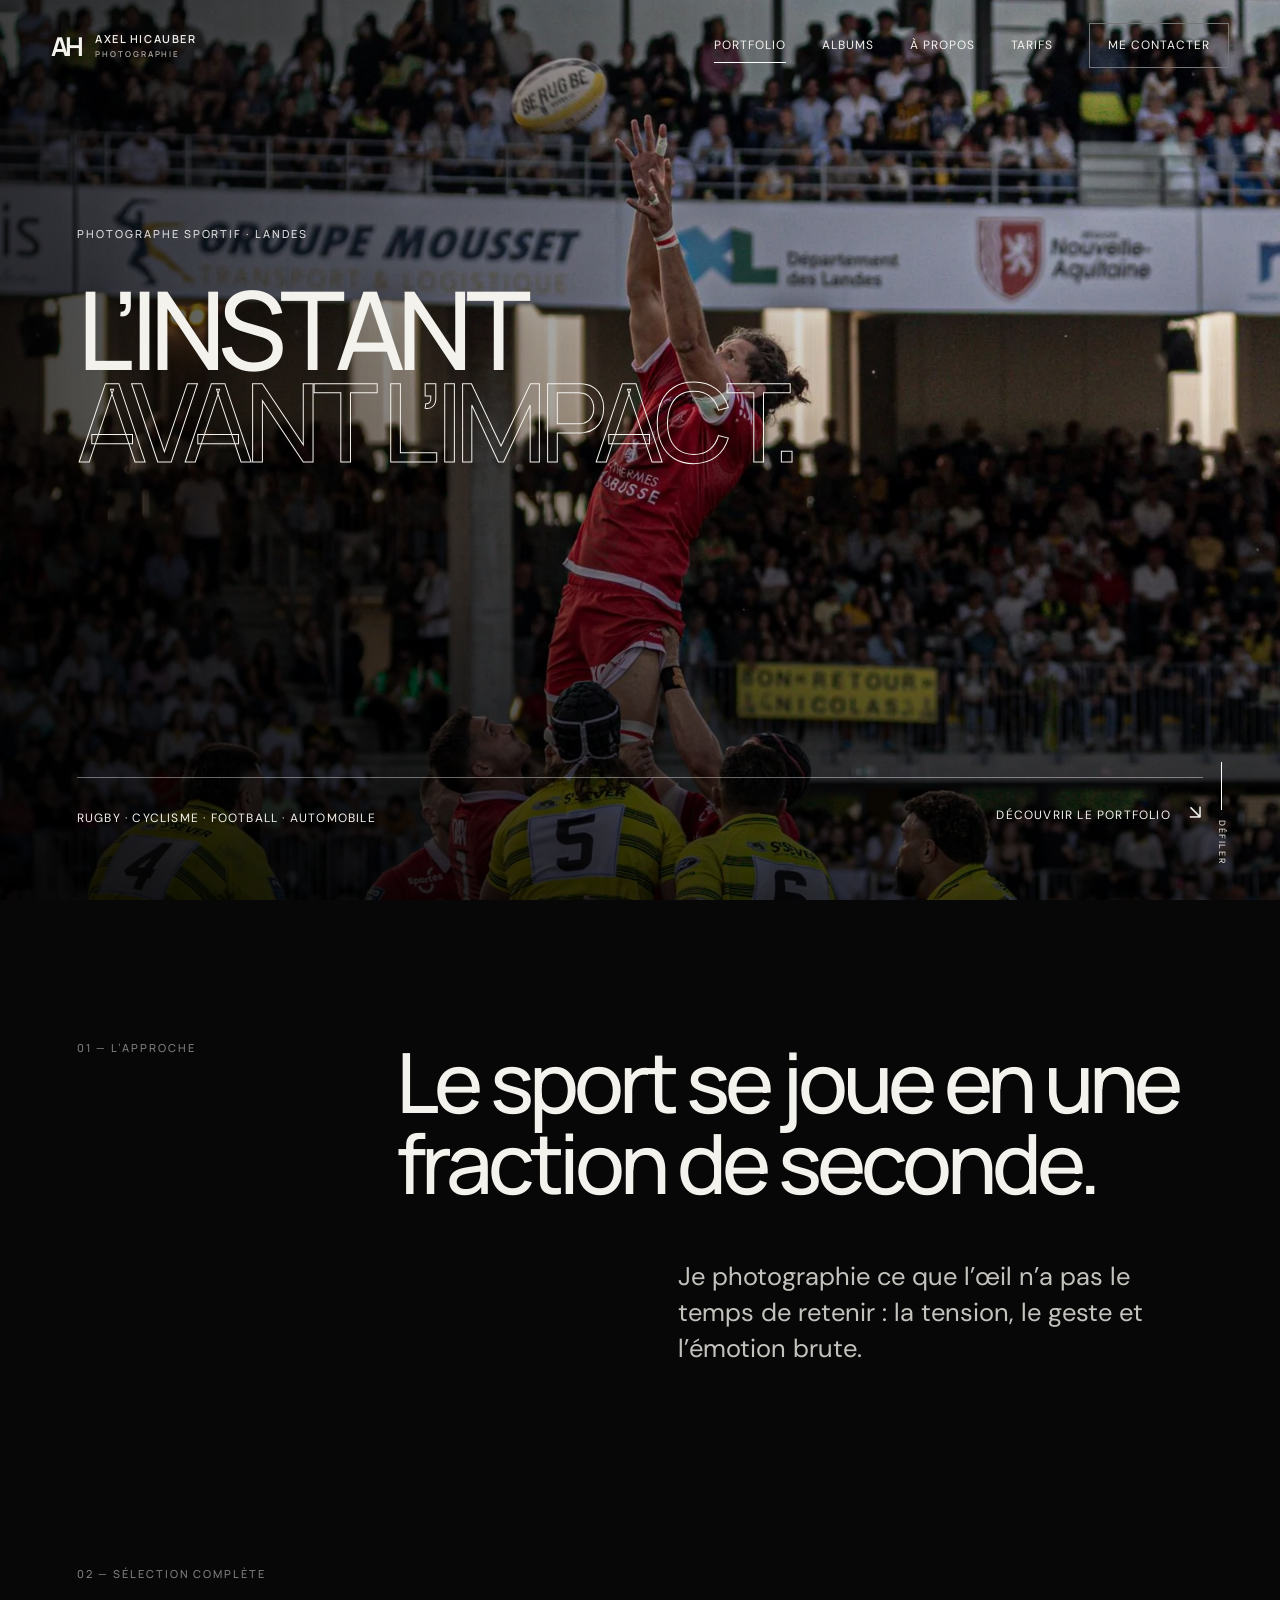
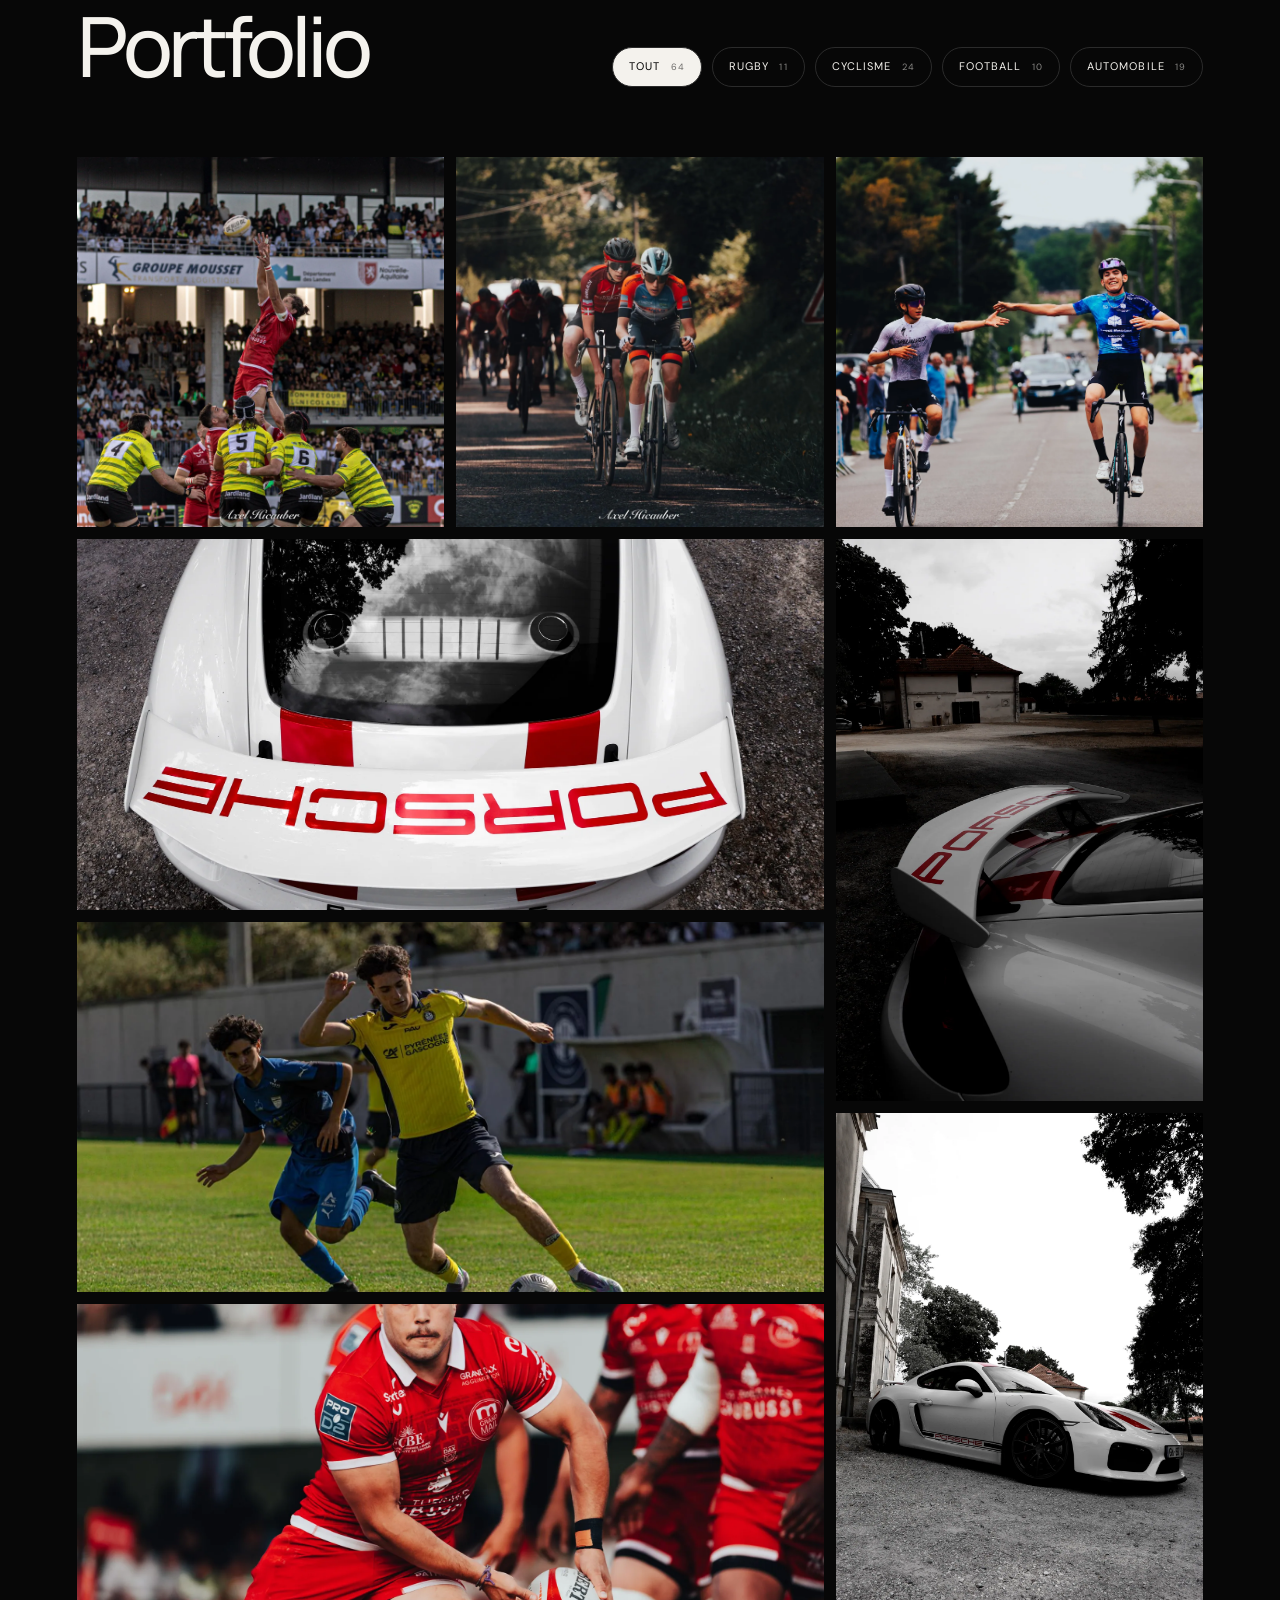
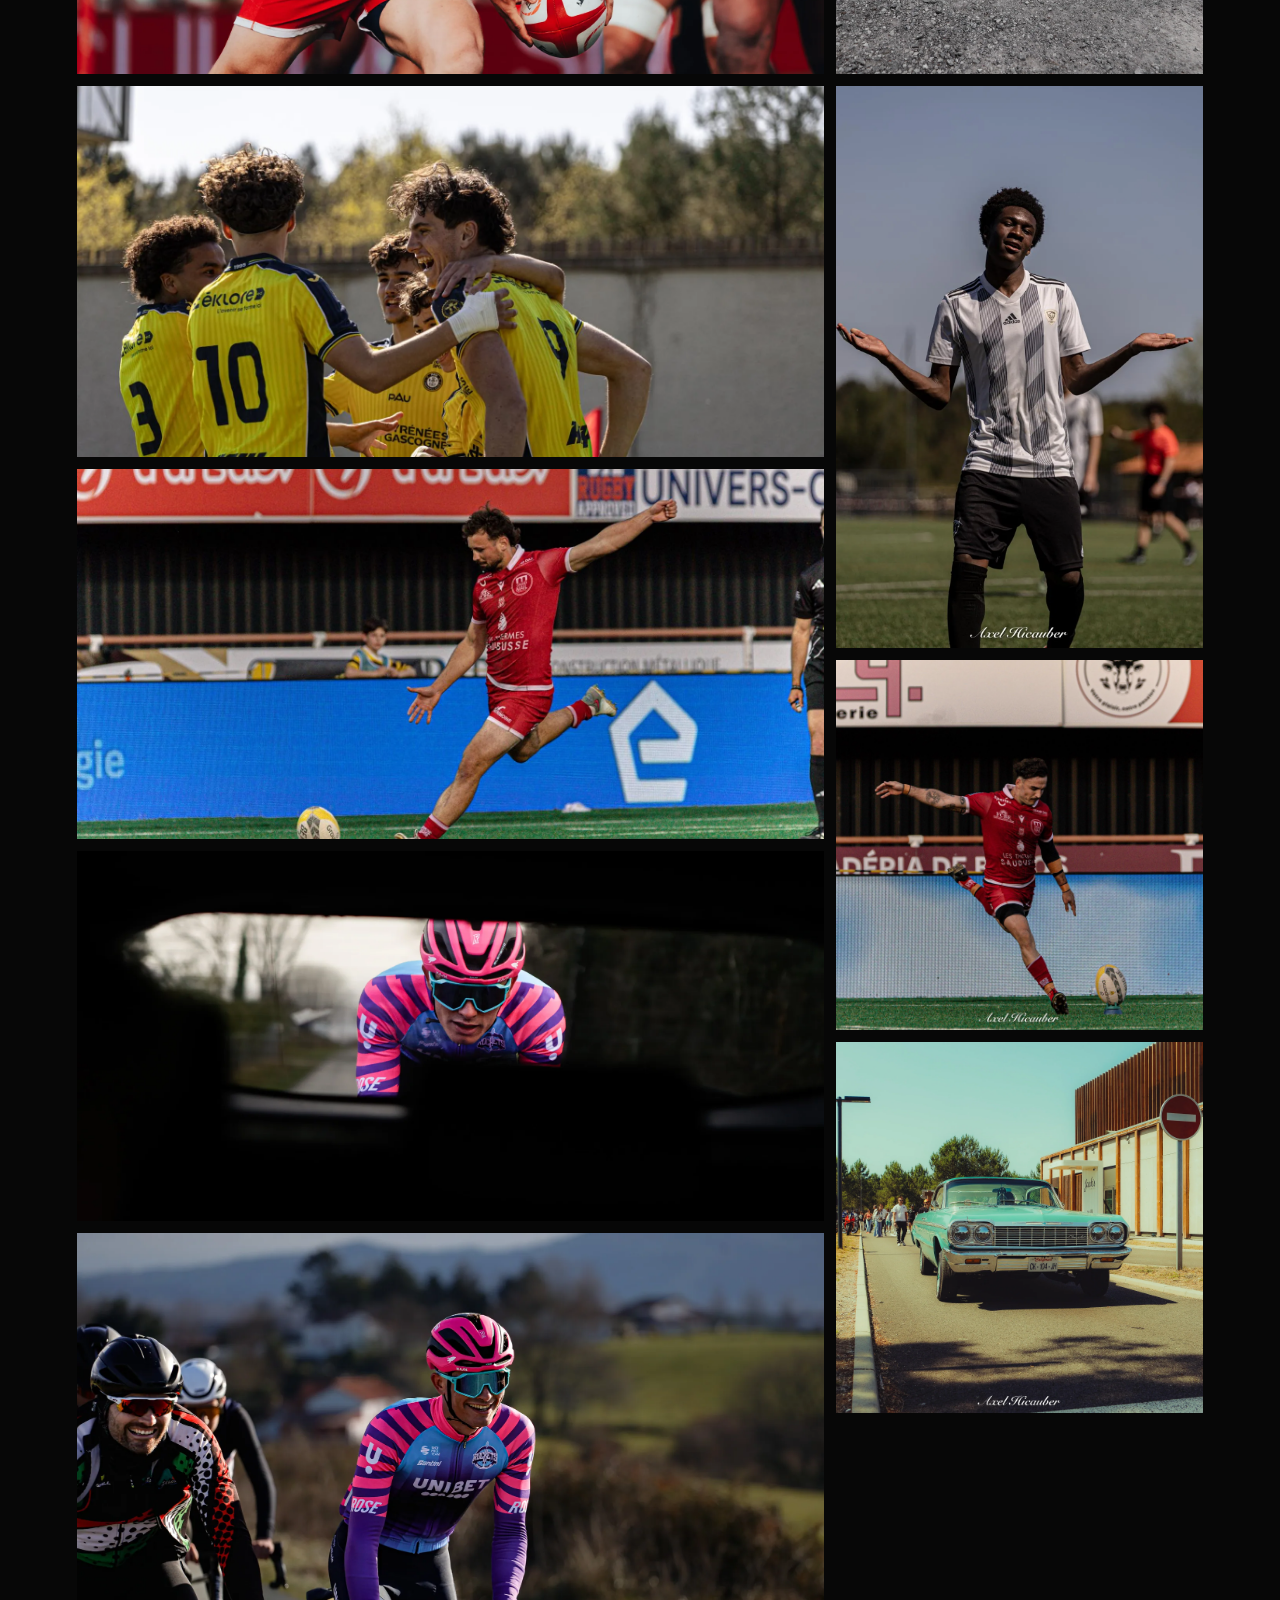
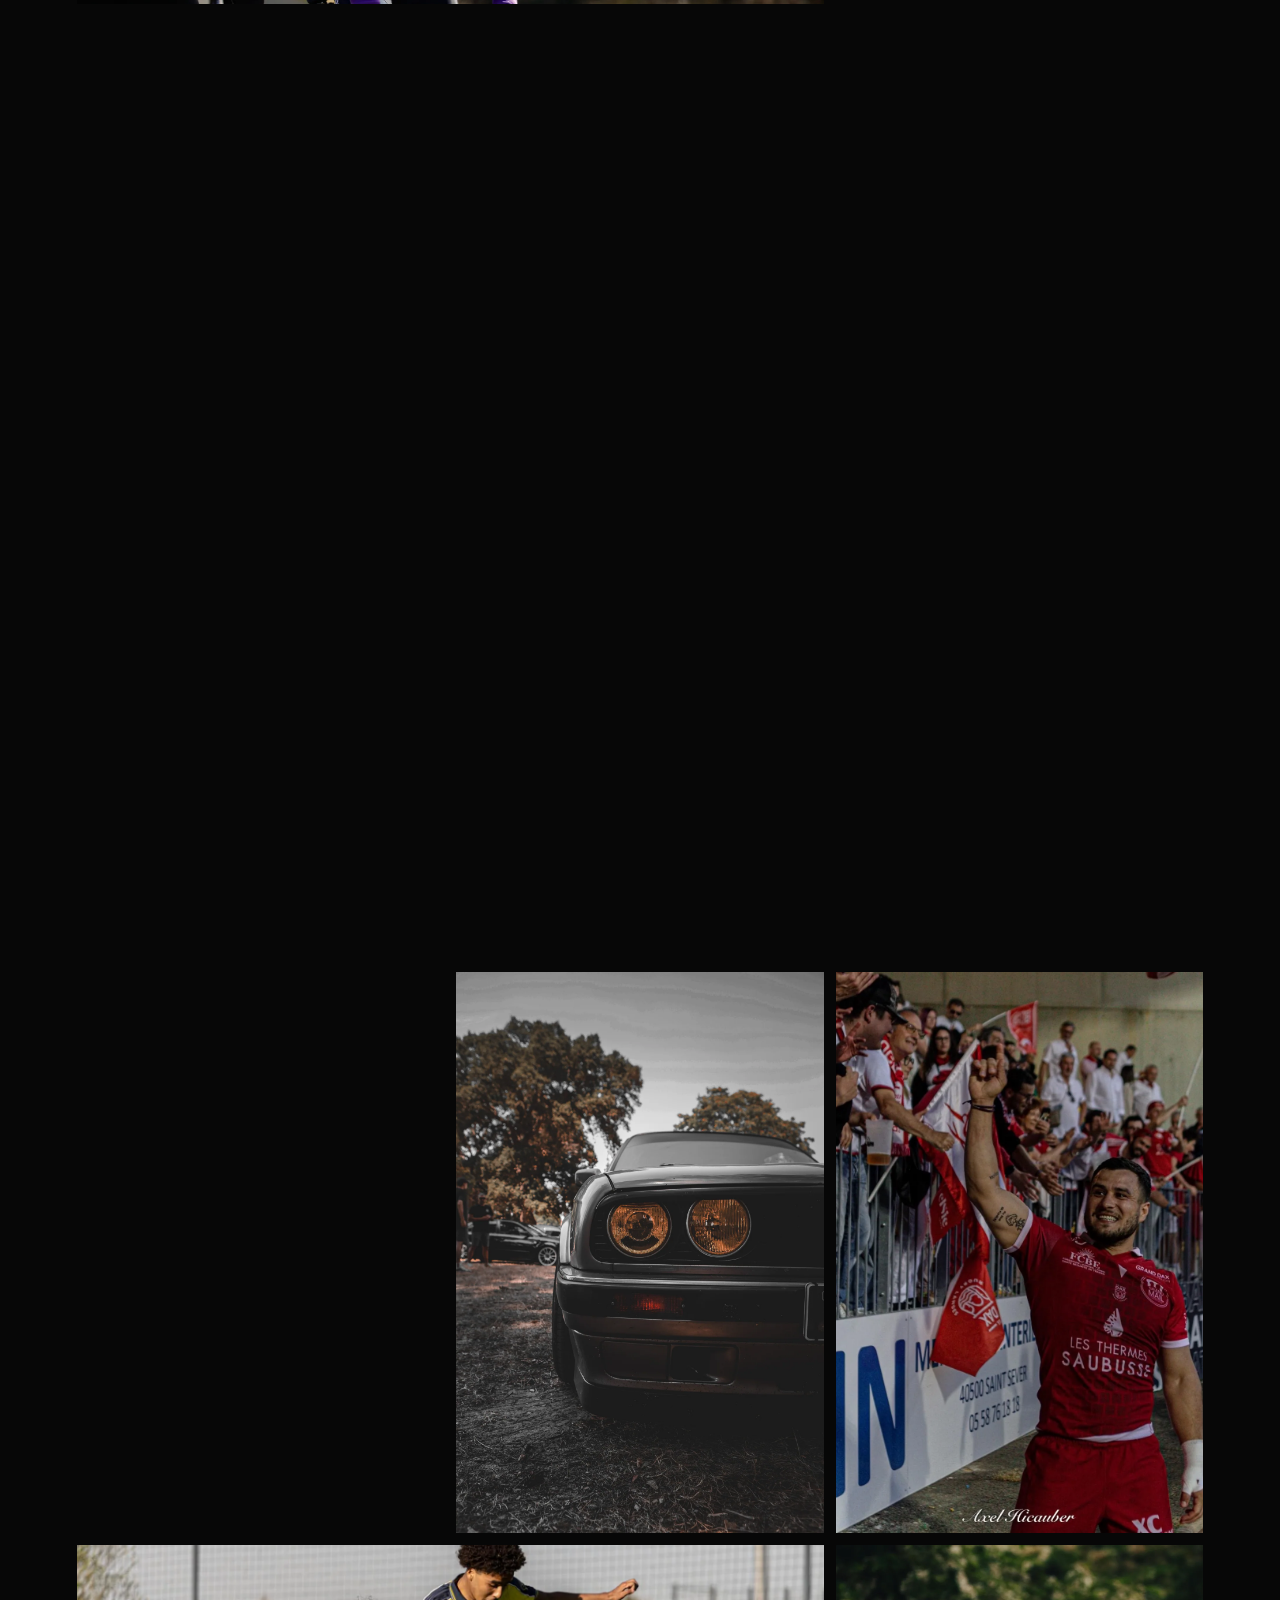
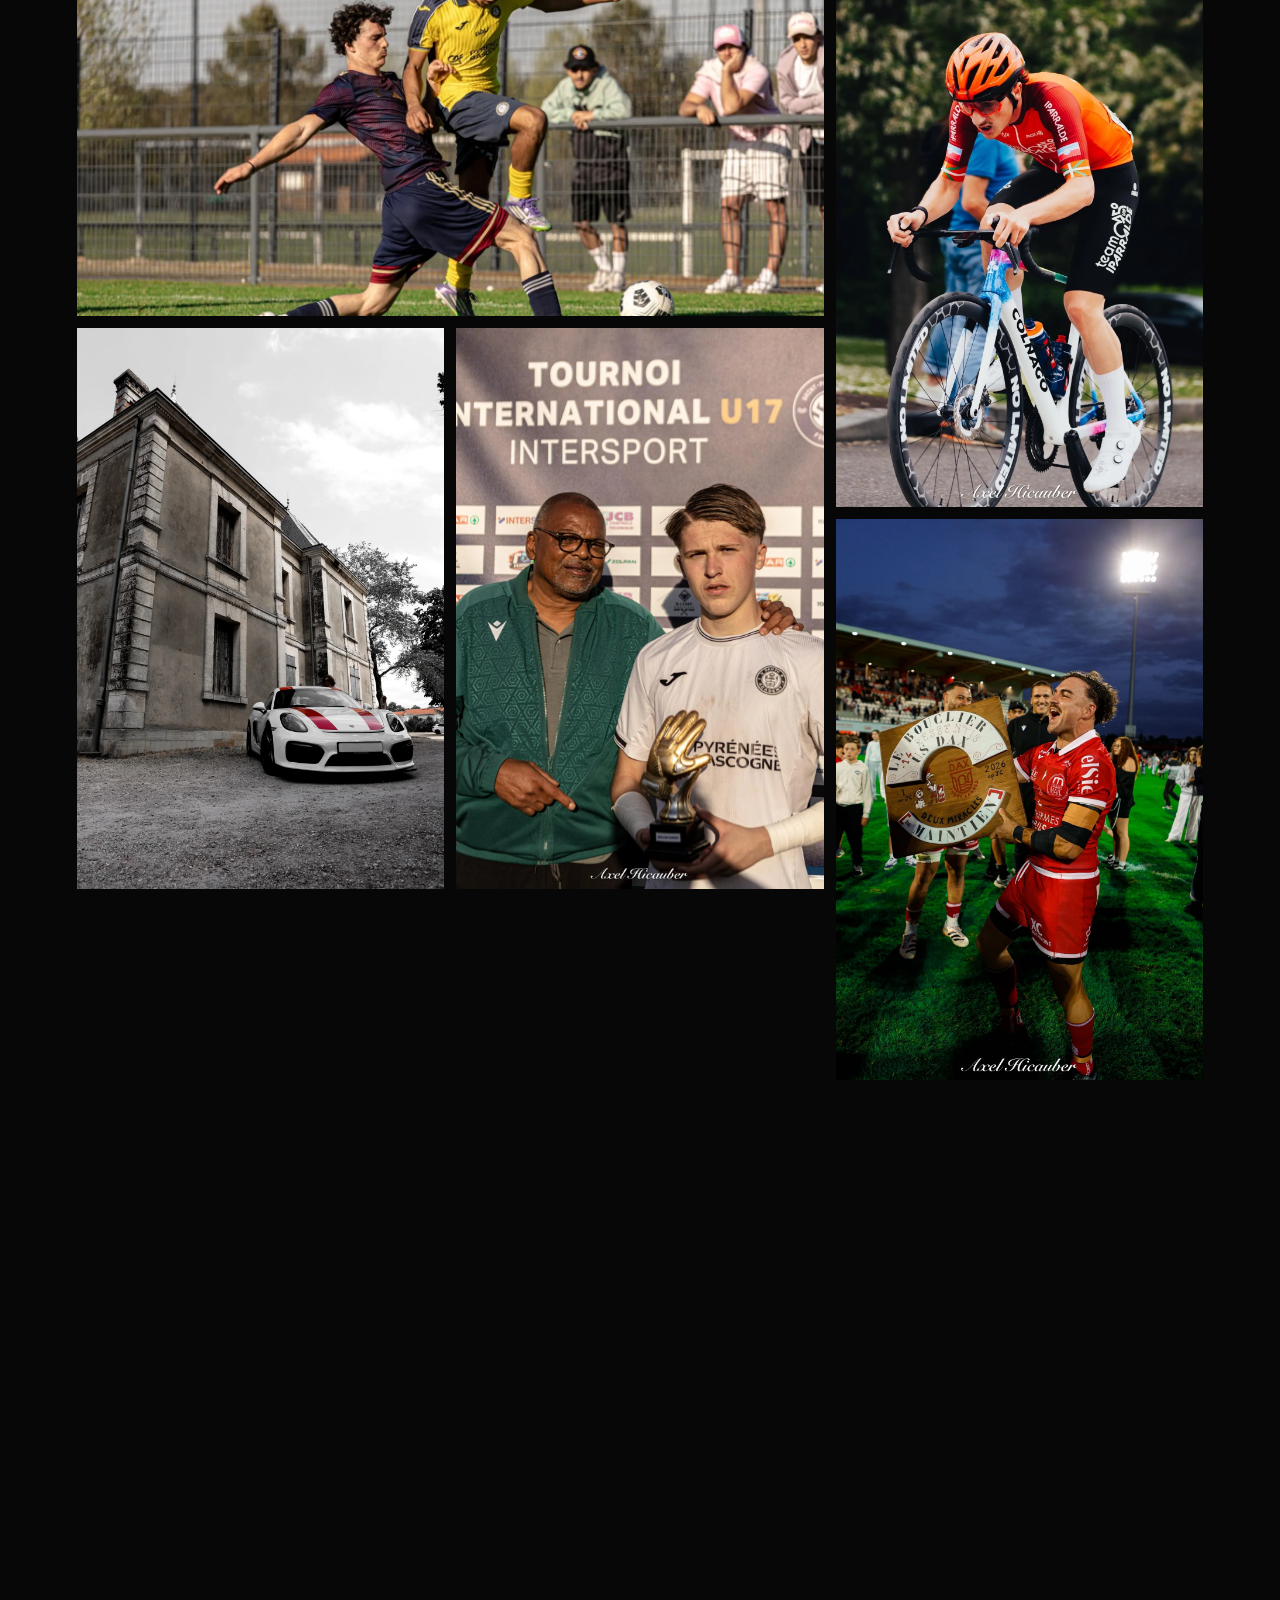
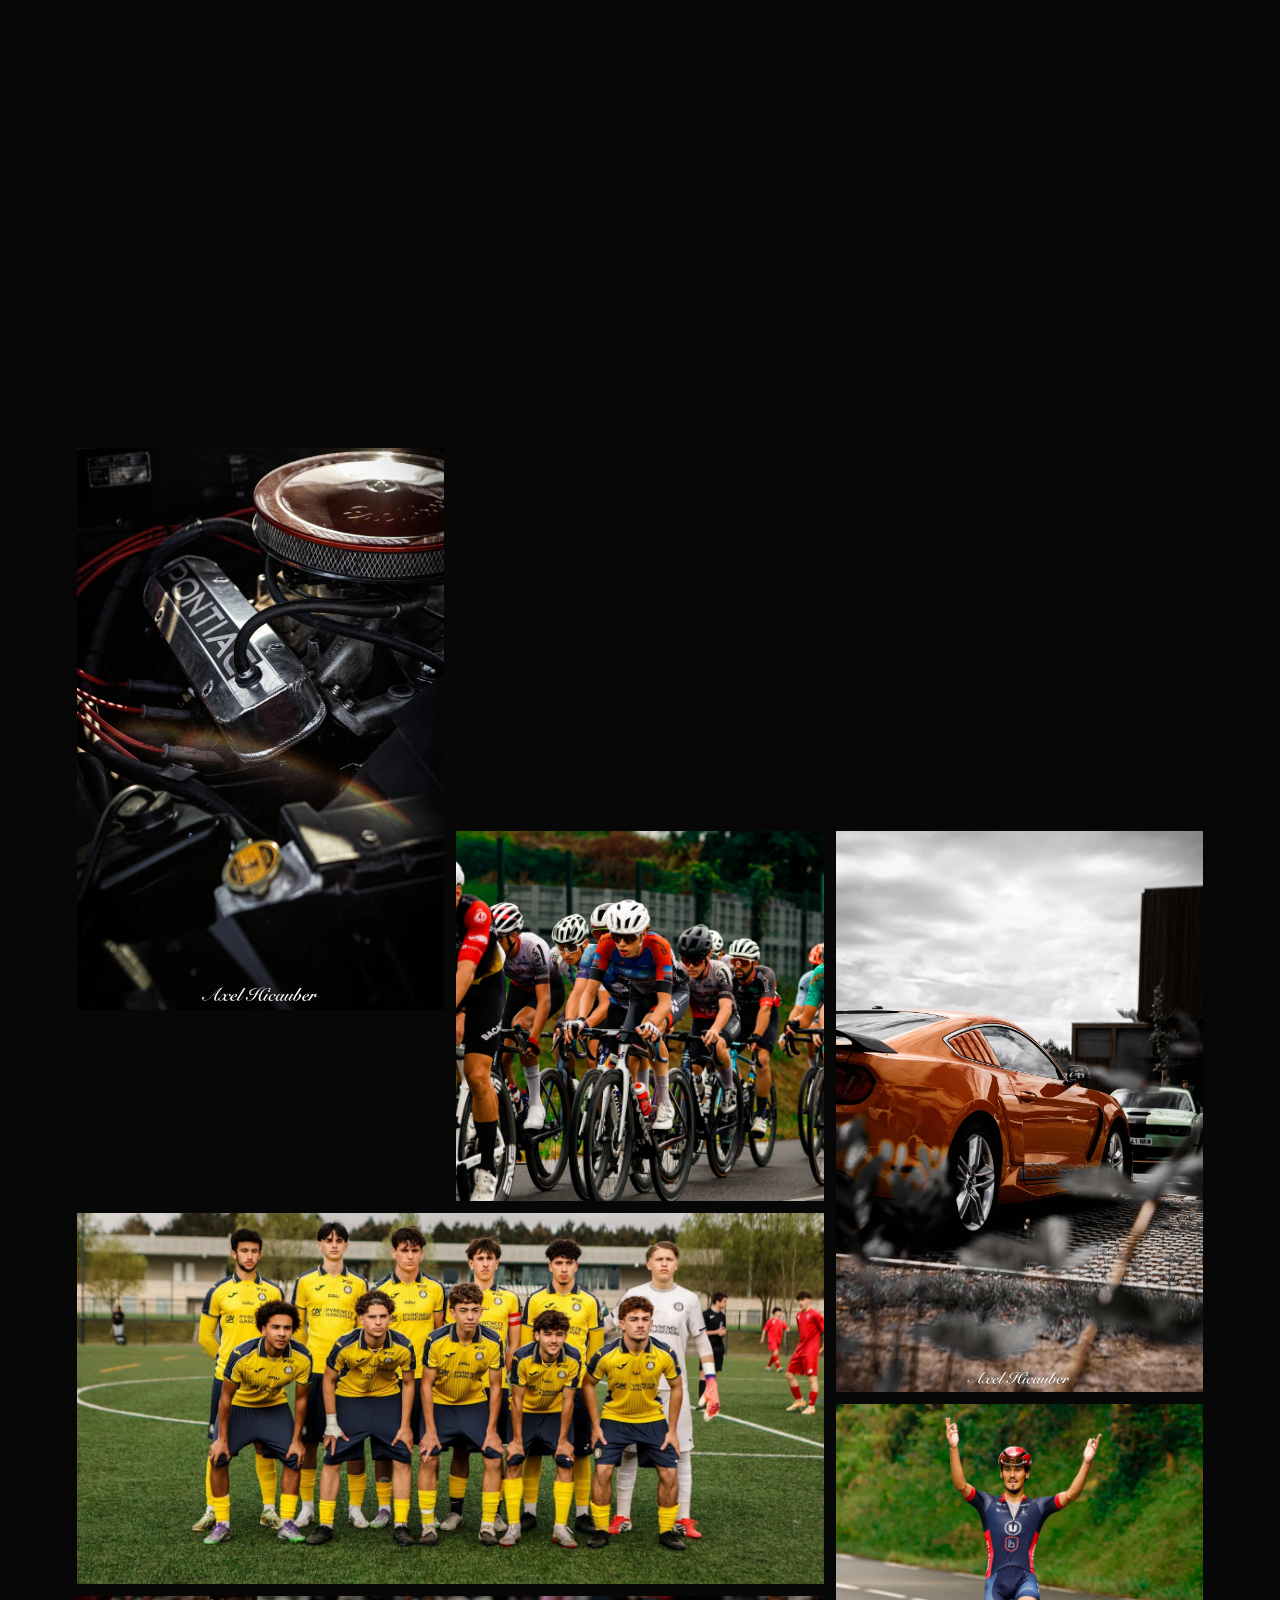
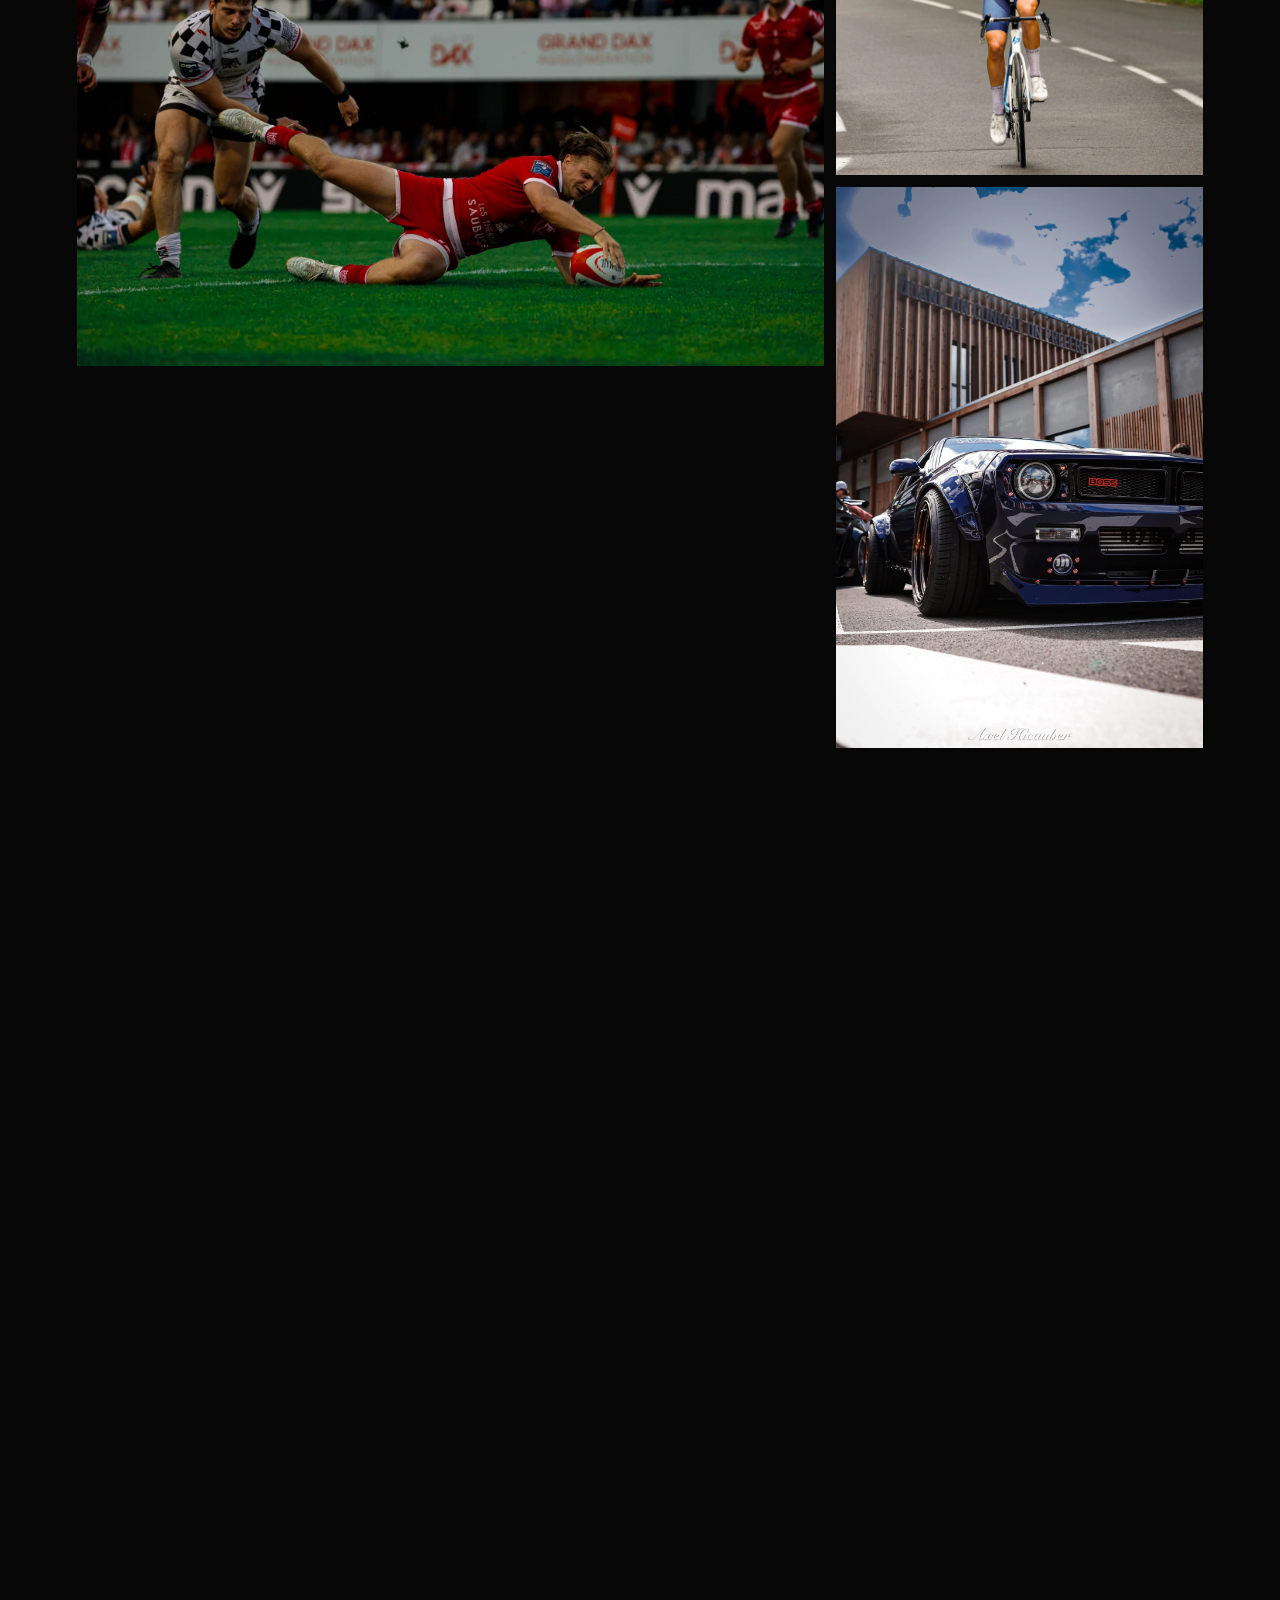
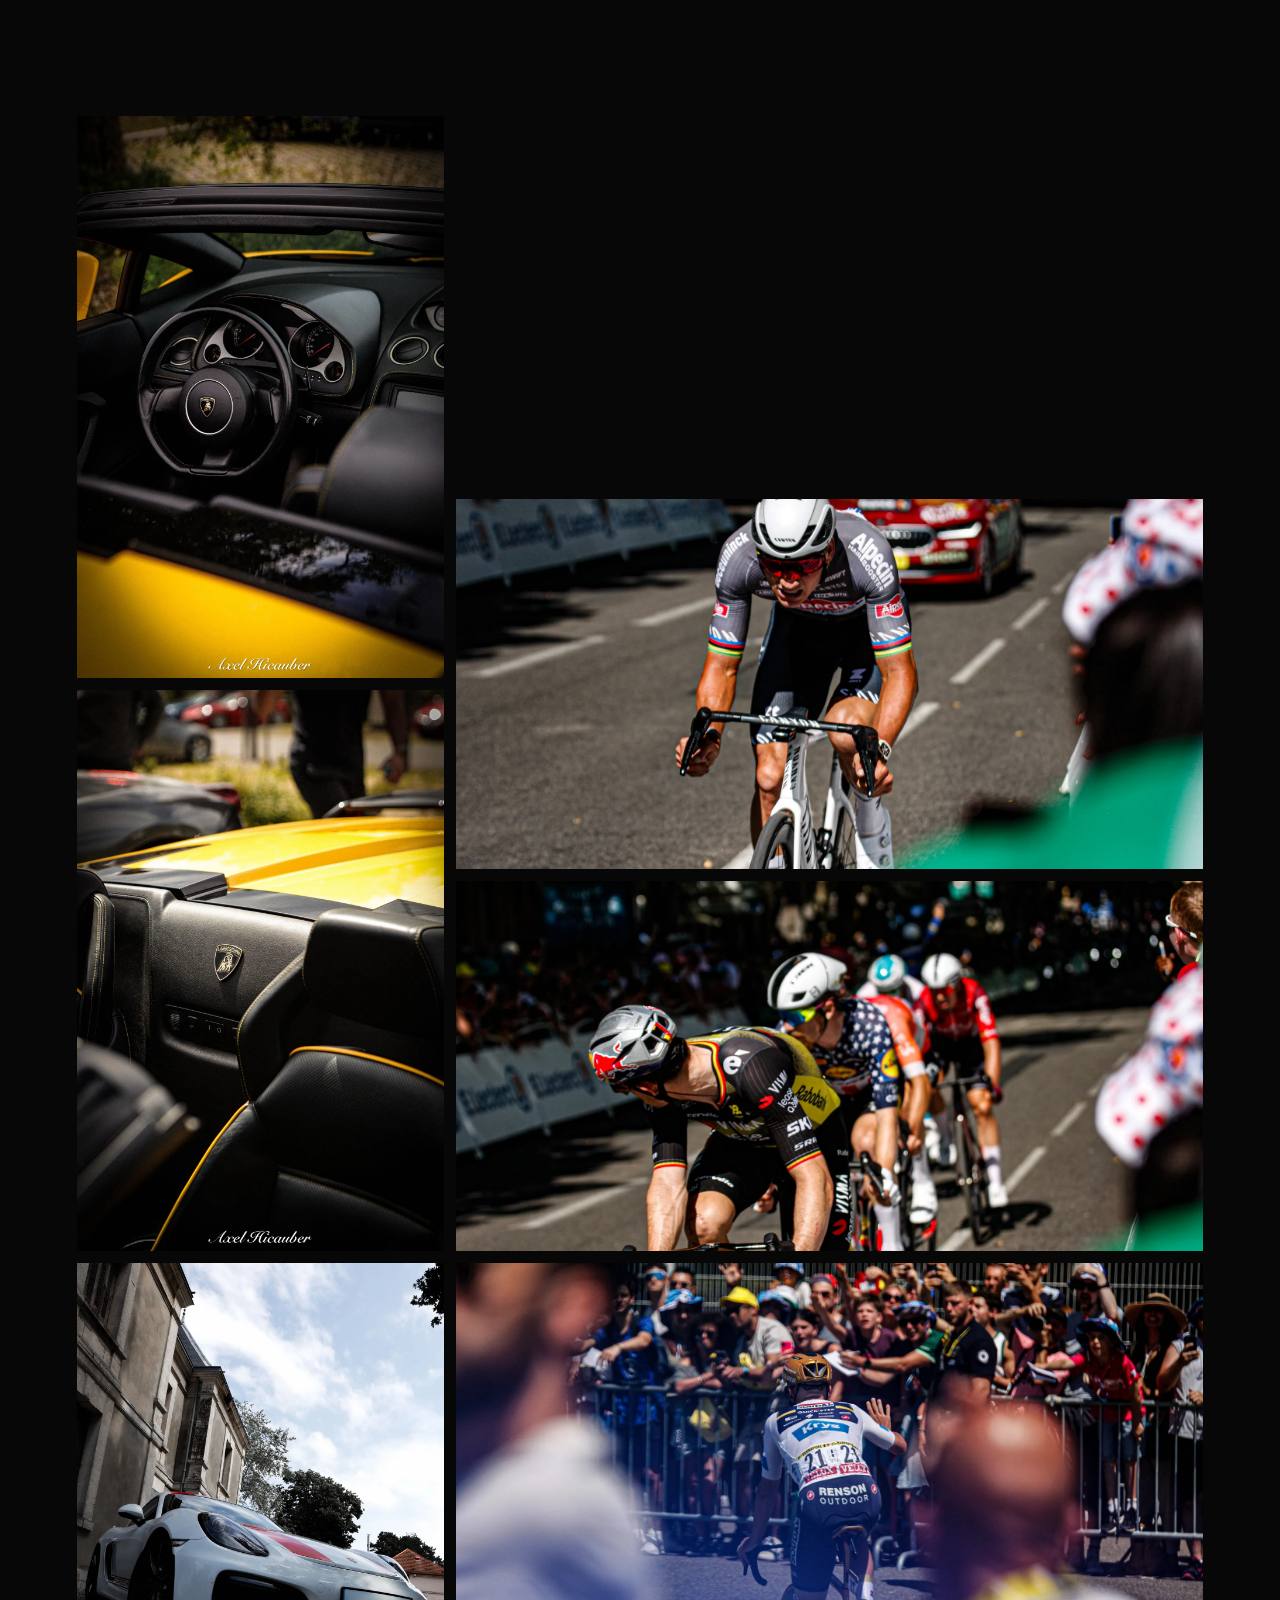
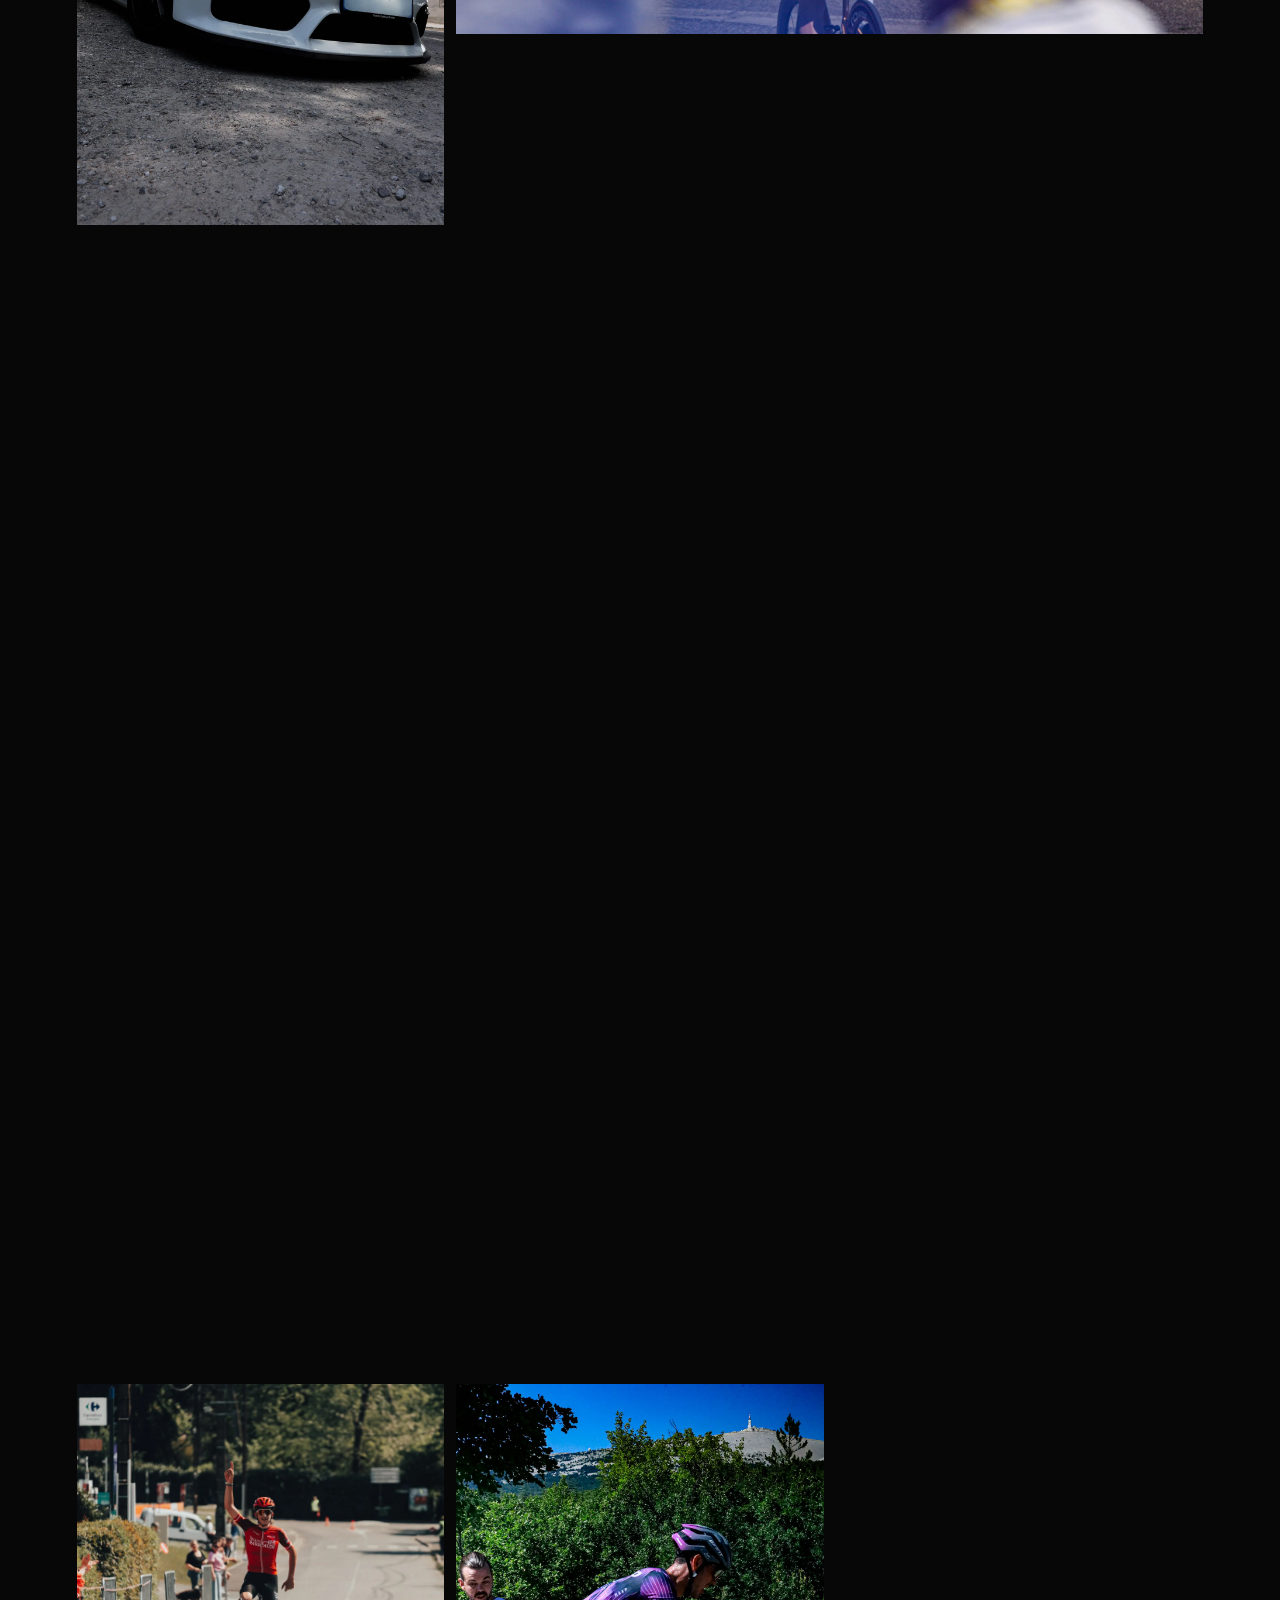
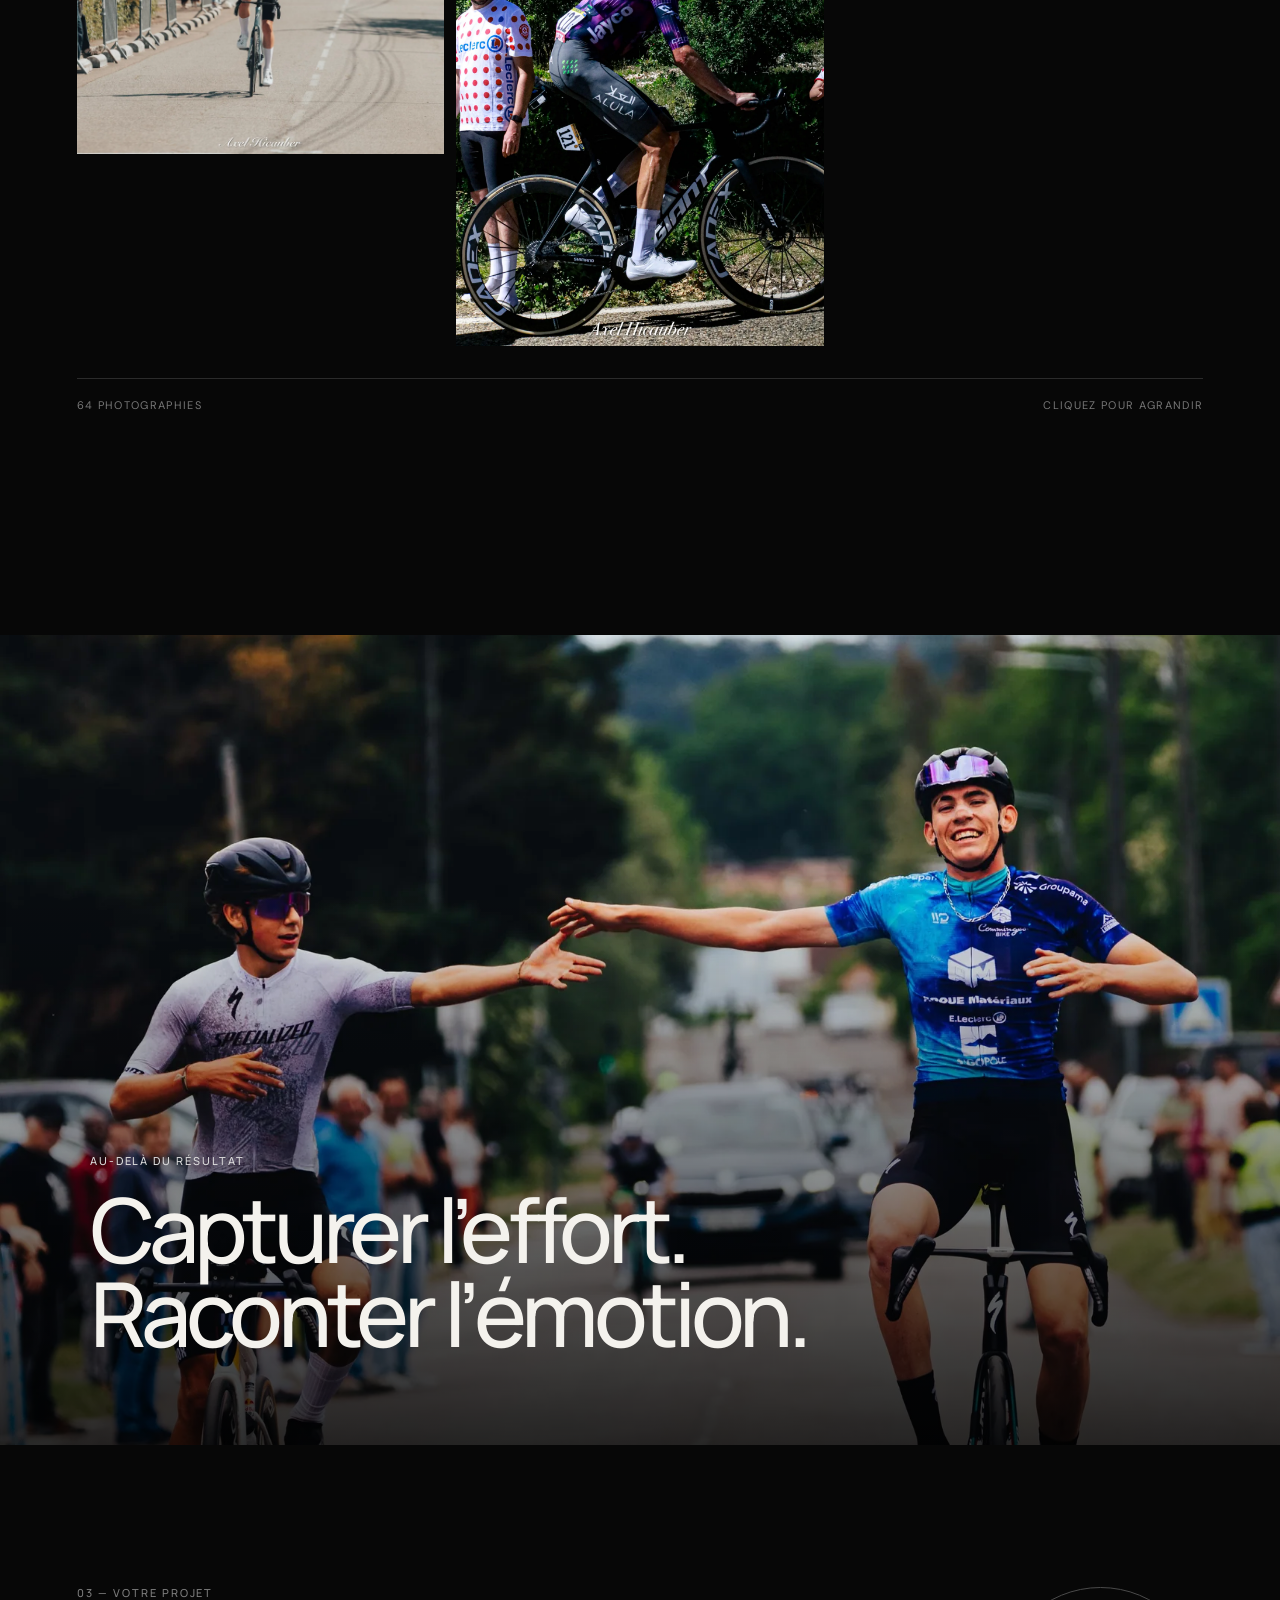
==== commit 161cf72f: "main" ====
--- a/index.html
+++ b/index.html
@@ -1 +1 @@
-<!doctype html><html lang="fr"><head><meta charset="utf-8"><meta name="viewport" content="width=device-width,initial-scale=1"><meta name="description" content="Axel Hicauber, photographe sportif dans les Landes. Rugby, cyclisme, football et automobile."><meta name="theme-color" content="#070707"><title>Axel Hicauber — Photographe sportif</title><link rel="preconnect" href="https://fonts.googleapis.com"><link rel="preconnect" href="https://fonts.gstatic.com" crossorigin><link href="https://fonts.googleapis.com/css2?family=DM+Sans:wght@400;500;600&family=Manrope:wght@400;500;600;700&display=swap" rel="stylesheet"><link rel="stylesheet" href="assets/css/style.css"><script src="assets/js/main.js" defer></script></head><body><a class="skip-link" href="#main">Aller au contenu</a><header class="site-header " data-header><a class="brand" href="index.html" aria-label="Accueil Axel Hicauber"><span class="brand-mark">AH</span><span class="brand-name">Axel Hicauber<small>Photographie</small></span></a><button class="menu-toggle" type="button" aria-expanded="false" aria-controls="site-nav" aria-label="Ouvrir le menu"><span></span><span></span></button><nav id="site-nav" class="site-nav" aria-label="Navigation principale"><a class="active" href="index.html">Portfolio</a><a class="" href="apropos.html">À propos</a><a class="" href="tarifs.html">Tarifs</a><a class="nav-cta " href="contact.html">Me contacter</a></nav></header><main id="main"><section class="hero"><img class="hero-media" src="assets/images/rugby-touche.webp" alt="Joueur de rugby élevé en touche au milieu d’un stade plein" fetchpriority="high"><div class="hero-shade"></div><div class="hero-content"><p class="eyebrow reveal">Photographe sportif · Landes</p><h1 class="reveal">L’instant<br><em>avant l’impact.</em></h1><div class="hero-bottom reveal"><p>Rugby · Cyclisme · Football · Automobile</p><a class="text-link" href="#portfolio">Découvrir le portfolio <span>↘</span></a></div></div><div class="scroll-cue" aria-hidden="true"><span></span>Défiler</div></section><section class="intro section"><p class="section-index reveal">01 — L’approche</p><div class="intro-copy"><h2 class="display reveal">Le sport se joue en une fraction de seconde.</h2><p class="lead reveal">Je photographie ce que l’œil n’a pas le temps de retenir : la tension, le geste et l’émotion brute.</p></div></section><section id="portfolio" class="portfolio section"><header class="section-head"><div><p class="section-index reveal">02 — Sélection complète</p><h2 class="display reveal">Portfolio</h2></div><div class="filters reveal" role="group" aria-label="Filtrer les photographies"><button class="filter active" type="button" data-filter="all">Tout <small>64</small></button><button class="filter" type="button" data-filter="rugby">Rugby <small>11</small></button><button class="filter" type="button" data-filter="cyclisme">Cyclisme <small>24</small></button><button class="filter" type="button" data-filter="football">Football <small>10</small></button><button class="filter" type="button" data-filter="automobile">Automobile <small>19</small></button></div></header><div class="gallery-grid"><button class="gallery-item  reveal" data-category="rugby" data-title="La touche" data-meta="Rugby · Axel Hicauber" type="button"><img src="assets/images/rugby-touche.webp" alt="Joueur de rugby élevé dans les airs lors d’une touche" loading="lazy"><span class="gallery-caption"><b>La touche</b><small>Rugby</small></span></button><button class="gallery-item  reveal" data-category="cyclisme" data-title="L’échappée" data-meta="Cyclisme · Axel Hicauber" type="button"><img src="assets/images/cyclisme-echappee.webp" alt="Deux cyclistes emmenant le peloton" loading="lazy"><span class="gallery-caption"><b>L’échappée</b><small>Cyclisme</small></span></button><button class="gallery-item wide reveal" data-category="automobile" data-title="Pureté mécanique" data-meta="Automobile · Axel Hicauber" type="button"><img src="assets/images/auto-porsche-aile.webp" alt="Vue aérienne de l’aileron d’une Porsche GT4" loading="lazy"><span class="gallery-caption"><b>Pureté mécanique</b><small>Automobile</small></span></button><button class="gallery-item wide reveal" data-category="football" data-title="Le duel" data-meta="Football · Axel Hicauber" type="button"><img src="assets/images/football-duel.webp" alt="Deux joueurs de football disputant le ballon" loading="lazy"><span class="gallery-caption"><b>Le duel</b><small>Football</small></span></button><button class="gallery-item wide reveal" data-category="rugby" data-title="L’alignement" data-meta="Rugby · Axel Hicauber" type="button"><img src="assets/images/rugby-passe.webp" alt="Joueur de rugby rouge préparant une passe" loading="lazy"><span class="gallery-caption"><b>L’alignement</b><small>Rugby</small></span></button><button class="gallery-item  reveal" data-category="cyclisme" data-title="Complicité" data-meta="Cyclisme · Axel Hicauber" type="button"><img src="assets/images/cyclisme-complicite.webp" alt="Deux cyclistes se félicitant après l’arrivée" loading="lazy"><span class="gallery-caption"><b>Complicité</b><small>Cyclisme</small></span></button><button class="gallery-item tall reveal" data-category="automobile" data-title="L’aileron" data-meta="Automobile · Axel Hicauber" type="button"><img src="assets/images/auto-porsche-detail.webp" alt="Détail d’un aileron Porsche" loading="lazy"><span class="gallery-caption"><b>L’aileron</b><small>Automobile</small></span></button><button class="gallery-item wide reveal" data-category="football" data-title="Joie collective" data-meta="Football · Axel Hicauber" type="button"><img src="assets/images/football-celebration.webp" alt="Joueurs de football célébrant un but" loading="lazy"><span class="gallery-caption"><b>Joie collective</b><small>Football</small></span></button><button class="gallery-item wide reveal" data-category="rugby" data-title="Le buteur" data-meta="Rugby · Axel Hicauber" type="button"><img src="assets/images/rugby-buteur.webp" alt="Buteur de rugby frappant le ballon" loading="lazy"><span class="gallery-caption"><b>Le buteur</b><small>Rugby</small></span></button><button class="gallery-item wide reveal" data-category="cyclisme" data-title="Dans la roue" data-meta="Cyclisme · Axel Hicauber" type="button"><img src="assets/images/cyclisme-retroviseur.webp" alt="Cycliste cadré dans un rétroviseur" loading="lazy"><span class="gallery-caption"><b>Dans la roue</b><small>Cyclisme</small></span></button><button class="gallery-item tall reveal" data-category="automobile" data-title="GT4" data-meta="Automobile · Axel Hicauber" type="button"><img src="assets/images/auto-porsche-profil.webp" alt="Porsche GT4 blanche devant une architecture ancienne" loading="lazy"><span class="gallery-caption"><b>GT4</b><small>Automobile</small></span></button><button class="gallery-item tall reveal" data-category="football" data-title="L’attitude" data-meta="Football · Axel Hicauber" type="button"><img src="assets/images/football-portrait.webp" alt="Portrait d’un jeune footballeur sur le terrain" loading="lazy"><span class="gallery-caption"><b>L’attitude</b><small>Football</small></span></button><button class="gallery-item  reveal" data-category="rugby" data-title="Transformation" data-meta="Rugby · Axel Hicauber" type="button"><img src="assets/images/rugby-transformation.webp" alt="Joueur de rugby lors d’une transformation" loading="lazy"><span class="gallery-caption"><b>Transformation</b><small>Rugby</small></span></button><button class="gallery-item wide reveal" data-category="cyclisme" data-title="Souffle léger" data-meta="Cyclisme · Axel Hicauber" type="button"><img src="assets/images/cyclisme-sourire.webp" alt="Cycliste souriant dans un groupe" loading="lazy"><span class="gallery-caption"><b>Souffle léger</b><small>Cyclisme</small></span></button><button class="gallery-item  reveal" data-category="automobile" data-title="Icône américaine" data-meta="Automobile · Axel Hicauber" type="button"><img src="assets/images/auto-americaine.webp" alt="Voiture américaine classique bleu turquoise" loading="lazy"><span class="gallery-caption"><b>Icône américaine</b><small>Automobile</small></span></button><button class="gallery-item wide reveal" data-category="football" data-title="L’arrêt" data-meta="Football · Axel Hicauber" type="button"><img src="assets/images/football-arret.webp" alt="Gardien de football plongeant sur le ballon" loading="lazy"><span class="gallery-caption"><b>L’arrêt</b><small>Football</small></span></button><button class="gallery-item tall reveal" data-category="rugby" data-title="L’entrée" data-meta="Rugby · Axel Hicauber" type="button"><img src="assets/images/rugby-entree.webp" alt="Joueur de rugby entrant sur le terrain avec le ballon" loading="lazy"><span class="gallery-caption"><b>L’entrée</b><small>Rugby</small></span></button><button class="gallery-item tall reveal" data-category="cyclisme" data-title="Équilibre" data-meta="Cyclisme · Axel Hicauber" type="button"><img src="assets/images/cyclisme-wheelie.webp" alt="Cycliste réalisant une roue arrière" loading="lazy"><span class="gallery-caption"><b>Équilibre</b><small>Cyclisme</small></span></button><button class="gallery-item tall reveal" data-category="automobile" data-title="Orange mécanique" data-meta="Automobile · Axel Hicauber" type="button"><img src="assets/images/auto-vintage-orange.webp" alt="Détail d’une voiture orange ancienne" loading="lazy"><span class="gallery-caption"><b>Orange mécanique</b><small>Automobile</small></span></button><button class="gallery-item tall reveal" data-category="football" data-title="Le binôme" data-meta="Football · Axel Hicauber" type="button"><img src="assets/images/football-binome.webp" alt="Deux joueurs de football marchant côte à côte" loading="lazy"><span class="gallery-caption"><b>Le binôme</b><small>Football</small></span></button><button class="gallery-item  reveal" data-category="cyclisme" data-title="Victoire" data-meta="Cyclisme · Axel Hicauber" type="button"><img src="assets/images/cyclisme-victoire.webp" alt="Cycliste franchissant la ligne en vainqueur" loading="lazy"><span class="gallery-caption"><b>Victoire</b><small>Cyclisme</small></span></button><button class="gallery-item tall reveal" data-category="automobile" data-title="Regard vintage" data-meta="Automobile · Axel Hicauber" type="button"><img src="assets/images/auto-bmw.webp" alt="Face avant d’une BMW ancienne" loading="lazy"><span class="gallery-caption"><b>Regard vintage</b><small>Automobile</small></span></button><button class="gallery-item wide reveal" data-category="football" data-title="Le tacle" data-meta="Football · Axel Hicauber" type="button"><img src="assets/images/football-tacle.webp" alt="Deux footballeurs engagés dans un duel" loading="lazy"><span class="gallery-caption"><b>Le tacle</b><small>Football</small></span></button><button class="gallery-item tall reveal" data-category="rugby" data-title="Face au public" data-meta="Rugby · Axel Hicauber" type="button"><img src="assets/images/rugby-public.webp" alt="Joueur de rugby saluant les supporters" loading="lazy"><span class="gallery-caption"><b>Face au public</b><small>Rugby</small></span></button><button class="gallery-item tall reveal" data-category="cyclisme" data-title="Dans l’effort" data-meta="Cyclisme · Axel Hicauber" type="button"><img src="assets/images/cyclisme-effort.webp" alt="Cycliste orange au cœur de l’effort" loading="lazy"><span class="gallery-caption"><b>Dans l’effort</b><small>Cyclisme</small></span></button><button class="gallery-item tall reveal" data-category="automobile" data-title="Porsche et pierre" data-meta="Automobile · Axel Hicauber" type="button"><img src="assets/images/auto-porsche-architecture.webp" alt="Porsche GT4 devant une demeure ancienne" loading="lazy"><span class="gallery-caption"><b>Porsche et pierre</b><small>Automobile</small></span></button><button class="gallery-item tall reveal" data-category="football" data-title="Le trophée" data-meta="Football · Axel Hicauber" type="button"><img src="assets/images/football-trophee.webp" alt="Jeune gardien recevant un trophée" loading="lazy"><span class="gallery-caption"><b>Le trophée</b><small>Football</small></span></button><button class="gallery-item tall reveal" data-category="rugby" data-title="Le bouclier" data-meta="Rugby · Axel Hicauber" type="button"><img src="assets/images/rugby-bouclier.webp" alt="Joueur de rugby célébrant avec un bouclier" loading="lazy"><span class="gallery-caption"><b>Le bouclier</b><small>Rugby</small></span></button><button class="gallery-item wide reveal" data-category="cyclisme" data-title="Peloton rouge" data-meta="Cyclisme · Axel Hicauber" type="button"><img src="assets/images/cyclisme-peloton-rouge.webp" alt="Cyclistes rouges en tête de course" loading="lazy"><span class="gallery-caption"><b>Peloton rouge</b><small>Cyclisme</small></span></button><button class="gallery-item tall reveal" data-category="automobile" data-title="SRT" data-meta="Automobile · Axel Hicauber" type="button"><img src="assets/images/auto-srt.webp" alt="Détail de la calandre d’une sportive SRT" loading="lazy"><span class="gallery-caption"><b>SRT</b><small>Automobile</small></span></button><button class="gallery-item wide reveal" data-category="football" data-title="Champions" data-meta="Football · Axel Hicauber" type="button"><img src="assets/images/football-victoire-equipe.webp" alt="Équipe de football célébrant une victoire" loading="lazy"><span class="gallery-caption"><b>Champions</b><small>Football</small></span></button><button class="gallery-item wide reveal" data-category="rugby" data-title="L’essai" data-meta="Rugby · Axel Hicauber" type="button"><img src="assets/images/rugby-essai.webp" alt="Joueur de rugby plongeant pour marquer" loading="lazy"><span class="gallery-caption"><b>L’essai</b><small>Rugby</small></span></button><button class="gallery-item  reveal" data-category="cyclisme" data-title="La course" data-meta="Cyclisme · Axel Hicauber" type="button"><img src="assets/images/cyclisme-course.webp" alt="Cycliste lancé dans une rue fleurie" loading="lazy"><span class="gallery-caption"><b>La course</b><small>Cyclisme</small></span></button><button class="gallery-item tall reveal" data-category="automobile" data-title="Le cœur mécanique" data-meta="Automobile · Axel Hicauber" type="button"><img src="assets/images/auto-moteur-pontiac.webp" alt="Détail du moteur d’une Pontiac" loading="lazy"><span class="gallery-caption"><b>Le cœur mécanique</b><small>Automobile</small></span></button><button class="gallery-item  reveal" data-category="football" data-title="Le dribble" data-meta="Football · Axel Hicauber" type="button"><img src="assets/images/football-dribble.webp" alt="Footballeur jaune conduisant le ballon" loading="lazy"><span class="gallery-caption"><b>Le dribble</b><small>Football</small></span></button><button class="gallery-item  reveal" data-category="rugby" data-title="La frappe" data-meta="Rugby · Axel Hicauber" type="button"><img src="assets/images/rugby-coup-de-pied.webp" alt="Joueur de rugby frappant le ballon en mouvement" loading="lazy"><span class="gallery-caption"><b>La frappe</b><small>Rugby</small></span></button><button class="gallery-item  reveal" data-category="cyclisme" data-title="Le peloton" data-meta="Cyclisme · Axel Hicauber" type="button"><img src="assets/images/cyclisme-peloton.webp" alt="Peloton cycliste compact" loading="lazy"><span class="gallery-caption"><b>Le peloton</b><small>Cyclisme</small></span></button><button class="gallery-item tall reveal" data-category="automobile" data-title="Mustang" data-meta="Automobile · Axel Hicauber" type="button"><img src="assets/images/auto-mustang-orange.webp" alt="Sportive orange sous un ciel dramatique" loading="lazy"><span class="gallery-caption"><b>Mustang</b><small>Automobile</small></span></button><button class="gallery-item wide reveal" data-category="football" data-title="L’équipe" data-meta="Football · Axel Hicauber" type="button"><img src="assets/images/football-equipe.webp" alt="Portrait collectif d’une équipe de football" loading="lazy"><span class="gallery-caption"><b>L’équipe</b><small>Football</small></span></button><button class="gallery-item wide reveal" data-category="rugby" data-title="À la ligne" data-meta="Rugby · Axel Hicauber" type="button"><img src="assets/images/rugby-plongeon.webp" alt="Joueur de rugby aplatissant en glissade" loading="lazy"><span class="gallery-caption"><b>À la ligne</b><small>Rugby</small></span></button><button class="gallery-item  reveal" data-category="cyclisme" data-title="Les bras levés" data-meta="Cyclisme · Axel Hicauber" type="button"><img src="assets/images/cyclisme-victoire-bras.webp" alt="Cycliste levant les bras à l’arrivée" loading="lazy"><span class="gallery-caption"><b>Les bras levés</b><small>Cyclisme</small></span></button><button class="gallery-item tall reveal" data-category="automobile" data-title="Boss" data-meta="Automobile · Axel Hicauber" type="button"><img src="assets/images/auto-muscle-bleue.webp" alt="Muscle car bleue photographiée au ras du sol" loading="lazy"><span class="gallery-caption"><b>Boss</b><small>Automobile</small></span></button><button class="gallery-item wide reveal" data-category="rugby" data-title="Vers le ciel" data-meta="Rugby · Axel Hicauber" type="button"><img src="assets/images/rugby-touche-ciel.webp" alt="Joueur de rugby captant le ballon en touche" loading="lazy"><span class="gallery-caption"><b>Vers le ciel</b><small>Rugby</small></span></button><button class="gallery-item  reveal" data-category="cyclisme" data-title="À bloc" data-meta="Cyclisme · Axel Hicauber" type="button"><img src="assets/images/cyclisme-duo-rouge.webp" alt="Deux cyclistes rouges dans l’effort" loading="lazy"><span class="gallery-caption"><b>À bloc</b><small>Cyclisme</small></span></button><button class="gallery-item tall reveal" data-category="automobile" data-title="Poste de pilotage" data-meta="Automobile · Axel Hicauber" type="button"><img src="assets/images/auto-ferrari-volant.webp" alt="Volant rouge et carbone d’une sportive" loading="lazy"><span class="gallery-caption"><b>Poste de pilotage</b><small>Automobile</small></span></button><button class="gallery-item  reveal" data-category="cyclisme" data-title="La poursuite" data-meta="Cyclisme · Axel Hicauber" type="button"><img src="assets/images/cyclisme-poursuite-rouge.webp" alt="Cycliste rouge suivi dans le peloton" loading="lazy"><span class="gallery-caption"><b>La poursuite</b><small>Cyclisme</small></span></button><button class="gallery-item tall reveal" data-category="automobile" data-title="Classic BMW" data-meta="Automobile · Axel Hicauber" type="button"><img src="assets/images/auto-bmw-blanche.webp" alt="BMW blanche ancienne au soleil" loading="lazy"><span class="gallery-caption"><b>Classic BMW</b><small>Automobile</small></span></button><button class="gallery-item  reveal" data-category="cyclisme" data-title="Sortie de virage" data-meta="Cyclisme · Axel Hicauber" type="button"><img src="assets/images/cyclisme-virage.webp" alt="Cycliste rouge relançant en sortie de virage" loading="lazy"><span class="gallery-caption"><b>Sortie de virage</b><small>Cyclisme</small></span></button><button class="gallery-item tall reveal" data-category="automobile" data-title="La jante" data-meta="Automobile · Axel Hicauber" type="button"><img src="assets/images/auto-jante-bleue.webp" alt="Détail de roue sportive bleu et bronze" loading="lazy"><span class="gallery-caption"><b>La jante</b><small>Automobile</small></span></button><button class="gallery-item tall reveal" data-category="cyclisme" data-title="Le champion" data-meta="Cyclisme · Axel Hicauber" type="button"><img src="assets/images/cyclisme-champion.webp" alt="Champion cycliste au cœur d’un groupe" loading="lazy"><span class="gallery-caption"><b>Le champion</b><small>Cyclisme</small></span></button><button class="gallery-item tall reveal" data-category="automobile" data-title="Lamborghini" data-meta="Automobile · Axel Hicauber" type="button"><img src="assets/images/auto-lamborghini-volant.webp" alt="Habitacle sombre d’une Lamborghini jaune" loading="lazy"><span class="gallery-caption"><b>Lamborghini</b><small>Automobile</small></span></button><button class="gallery-item wide reveal" data-category="cyclisme" data-title="Arc-en-ciel" data-meta="Cyclisme · Axel Hicauber" type="button"><img src="assets/images/cyclisme-mondial.webp" alt="Champion du monde cycliste dans l’effort" loading="lazy"><span class="gallery-caption"><b>Arc-en-ciel</b><small>Cyclisme</small></span></button><button class="gallery-item tall reveal" data-category="automobile" data-title="Cuir noir" data-meta="Automobile · Axel Hicauber" type="button"><img src="assets/images/auto-lamborghini-sieges.webp" alt="Détail des sièges d’une Lamborghini jaune" loading="lazy"><span class="gallery-caption"><b>Cuir noir</b><small>Automobile</small></span></button><button class="gallery-item wide reveal" data-category="cyclisme" data-title="La file" data-meta="Cyclisme · Axel Hicauber" type="button"><img src="assets/images/cyclisme-file.webp" alt="Groupe de cyclistes dans une montée" loading="lazy"><span class="gallery-caption"><b>La file</b><small>Cyclisme</small></span></button><button class="gallery-item tall reveal" data-category="automobile" data-title="Au ras du sol" data-meta="Automobile · Axel Hicauber" type="button"><img src="assets/images/auto-porsche-contreplongee.webp" alt="Porsche blanche photographiée en contre-plongée" loading="lazy"><span class="gallery-caption"><b>Au ras du sol</b><small>Automobile</small></span></button><button class="gallery-item wide reveal" data-category="cyclisme" data-title="Dans la foule" data-meta="Cyclisme · Axel Hicauber" type="button"><img src="assets/images/cyclisme-foule.webp" alt="Cycliste saluant le public derrière les barrières" loading="lazy"><span class="gallery-caption"><b>Dans la foule</b><small>Cyclisme</small></span></button><button class="gallery-item tall reveal" data-category="automobile" data-title="Le rassemblement" data-meta="Automobile · Axel Hicauber" type="button"><img src="assets/images/auto-rassemblement.webp" alt="Voitures anciennes rassemblées sous les arbres" loading="lazy"><span class="gallery-caption"><b>Le rassemblement</b><small>Automobile</small></span></button><button class="gallery-item  reveal" data-category="cyclisme" data-title="L’attaque" data-meta="Cyclisme · Axel Hicauber" type="button"><img src="assets/images/cyclisme-attaque.webp" alt="Cycliste rouge relançant devant le public" loading="lazy"><span class="gallery-caption"><b>L’attaque</b><small>Cyclisme</small></span></button><button class="gallery-item tall reveal" data-category="automobile" data-title="Jaune signature" data-meta="Automobile · Axel Hicauber" type="button"><img src="assets/images/auto-lamborghini-roue.webp" alt="Détail de l’aile d’une Lamborghini jaune" loading="lazy"><span class="gallery-caption"><b>Jaune signature</b><small>Automobile</small></span></button><button class="gallery-item wide reveal" data-category="cyclisme" data-title="Au contact" data-meta="Cyclisme · Axel Hicauber" type="button"><img src="assets/images/cyclisme-tour-public.webp" alt="Cycliste professionnel tendant la main au public" loading="lazy"><span class="gallery-caption"><b>Au contact</b><small>Cyclisme</small></span></button><button class="gallery-item wide reveal" data-category="cyclisme" data-title="Arc-en-ciel II" data-meta="Cyclisme · Axel Hicauber" type="button"><img src="assets/images/cyclisme-champion-public.webp" alt="Champion cycliste passant devant le public" loading="lazy"><span class="gallery-caption"><b>Arc-en-ciel II</b><small>Cyclisme</small></span></button><button class="gallery-item tall reveal" data-category="cyclisme" data-title="Entre équipiers" data-meta="Cyclisme · Axel Hicauber" type="button"><img src="assets/images/cyclisme-coequipiers.webp" alt="Deux cyclistes se saluant sur le bord de route" loading="lazy"><span class="gallery-caption"><b>Entre équipiers</b><small>Cyclisme</small></span></button><button class="gallery-item  reveal" data-category="cyclisme" data-title="Numéro un" data-meta="Cyclisme · Axel Hicauber" type="button"><img src="assets/images/cyclisme-victoire-seul.webp" alt="Cycliste victorieux levant un doigt" loading="lazy"><span class="gallery-caption"><b>Numéro un</b><small>Cyclisme</small></span></button><button class="gallery-item tall reveal" data-category="cyclisme" data-title="Le Ventoux" data-meta="Cyclisme · Axel Hicauber" type="button"><img src="assets/images/cyclisme-ventoux.webp" alt="Cycliste grimpant avec le Mont Ventoux en arrière-plan" loading="lazy"><span class="gallery-caption"><b>Le Ventoux</b><small>Cyclisme</small></span></button></div><div class="gallery-count"><span data-visible-count>64 photographies</span><span>Cliquez pour agrandir</span></div></section><section class="statement"><img src="assets/images/cyclisme-complicite.webp" alt="Deux cyclistes se félicitant après l’arrivée" loading="lazy"><div class="statement-overlay"></div><div class="statement-copy reveal"><p class="eyebrow">Au-delà du résultat</p><h2>Capturer l’effort.<br>Raconter l’émotion.</h2></div></section><section class="cta-band section"><div><p class="section-index reveal">03 — Votre projet</p><h2 class="display reveal">Une rencontre.<br>Un match. Une histoire.</h2></div><a class="circle-link reveal" href="contact.html"><span>Parlons-en</span><b>↗</b></a></section></main><footer class="site-footer"><div class="footer-brand">AH<span>Axel Hicauber<br>Photographie</span></div><div><p>Basé dans les Landes<br>Disponible en France</p></div><div><a href="tel:+33627400456">06 27 40 04 56</a><a href="mailto:axel.hicauber.photography@gmail.com">axel.hicauber.photography@gmail.com</a></div><p class="copyright">© <span data-year></span> Axel Hicauber</p></footer><dialog class="lightbox" aria-label="Galerie plein écran"><button class="lightbox-close" type="button" aria-label="Fermer">×</button><button class="lightbox-nav prev" type="button" aria-label="Photo précédente">←</button><figure><img src="" alt=""><figcaption><b></b><span></span></figcaption></figure><button class="lightbox-nav next" type="button" aria-label="Photo suivante">→</button></dialog></body></html>+<!doctype html><html lang="fr"><head><meta charset="utf-8"><meta name="viewport" content="width=device-width,initial-scale=1"><meta name="description" content="Axel Hicauber, photographe sportif dans les Landes. Rugby, cyclisme, football et automobile."><meta name="theme-color" content="#070707"><title>Axel Hicauber — Photographe sportif</title><link rel="preconnect" href="https://fonts.googleapis.com"><link rel="preconnect" href="https://fonts.gstatic.com" crossorigin><link href="https://fonts.googleapis.com/css2?family=DM+Sans:wght@400;500;600&family=Manrope:wght@400;500;600;700&display=swap" rel="stylesheet"><link rel="stylesheet" href="assets/css/style.css"><script src="assets/js/main.js" defer></script></head><body><a class="skip-link" href="#main">Aller au contenu</a><header class="site-header " data-header><a class="brand" href="index.html" aria-label="Accueil Axel Hicauber"><span class="brand-mark">AH</span><span class="brand-name">Axel Hicauber<small>Photographie</small></span></a><button class="menu-toggle" type="button" aria-expanded="false" aria-controls="site-nav" aria-label="Ouvrir le menu"><span></span><span></span></button><nav id="site-nav" class="site-nav" aria-label="Navigation principale"><a class="active" href="index.html">Portfolio</a><a class="" href="albums.html">Albums</a><a class="" href="apropos.html">À propos</a><a class="" href="tarifs.html">Tarifs</a><a class="nav-cta " href="contact.html">Me contacter</a></nav></header><main id="main"><section class="hero"><img class="hero-media" src="assets/images/rugby-touche.webp" alt="Joueur de rugby élevé en touche au milieu d’un stade plein" fetchpriority="high"><div class="hero-shade"></div><div class="hero-content"><p class="eyebrow reveal">Photographe sportif · Landes</p><h1 class="reveal">L’instant<br><em>avant l’impact.</em></h1><div class="hero-bottom reveal"><p>Rugby · Cyclisme · Football · Automobile</p><a class="text-link" href="#portfolio">Découvrir le portfolio <span>↘</span></a></div></div><div class="scroll-cue" aria-hidden="true"><span></span>Défiler</div></section><section class="intro section"><p class="section-index reveal">01 — L’approche</p><div class="intro-copy"><h2 class="display reveal">Le sport se joue en une fraction de seconde.</h2><p class="lead reveal">Je photographie ce que l’œil n’a pas le temps de retenir : la tension, le geste et l’émotion brute.</p></div></section><section id="portfolio" class="portfolio section"><header class="section-head"><div><p class="section-index reveal">02 — Sélection complète</p><h2 class="display reveal">Portfolio</h2></div><div class="filters reveal" role="group" aria-label="Filtrer les photographies"><button class="filter active" type="button" data-filter="all">Tout <small>64</small></button><button class="filter" type="button" data-filter="rugby">Rugby <small>11</small></button><button class="filter" type="button" data-filter="cyclisme">Cyclisme <small>24</small></button><button class="filter" type="button" data-filter="football">Football <small>10</small></button><button class="filter" type="button" data-filter="automobile">Automobile <small>19</small></button></div></header><div class="gallery-grid"><button class="gallery-item  reveal" data-category="rugby" data-title="La touche" data-meta="Rugby · Axel Hicauber" type="button"><img src="assets/images/rugby-touche.webp" alt="Joueur de rugby élevé dans les airs lors d’une touche" loading="lazy"><span class="gallery-caption"><b>La touche</b><small>Rugby</small></span></button><button class="gallery-item  reveal" data-category="cyclisme" data-title="L’échappée" data-meta="Cyclisme · Axel Hicauber" type="button"><img src="assets/images/cyclisme-echappee.webp" alt="Deux cyclistes emmenant le peloton" loading="lazy"><span class="gallery-caption"><b>L’échappée</b><small>Cyclisme</small></span></button><button class="gallery-item wide reveal" data-category="automobile" data-title="Pureté mécanique" data-meta="Automobile · Axel Hicauber" type="button"><img src="assets/images/auto-porsche-aile.webp" alt="Vue aérienne de l’aileron d’une Porsche GT4" loading="lazy"><span class="gallery-caption"><b>Pureté mécanique</b><small>Automobile</small></span></button><button class="gallery-item wide reveal" data-category="football" data-title="Le duel" data-meta="Football · Axel Hicauber" type="button"><img src="assets/images/football-duel.webp" alt="Deux joueurs de football disputant le ballon" loading="lazy"><span class="gallery-caption"><b>Le duel</b><small>Football</small></span></button><button class="gallery-item wide reveal" data-category="rugby" data-title="L’alignement" data-meta="Rugby · Axel Hicauber" type="button"><img src="assets/images/rugby-passe.webp" alt="Joueur de rugby rouge préparant une passe" loading="lazy"><span class="gallery-caption"><b>L’alignement</b><small>Rugby</small></span></button><button class="gallery-item  reveal" data-category="cyclisme" data-title="Complicité" data-meta="Cyclisme · Axel Hicauber" type="button"><img src="assets/images/cyclisme-complicite.webp" alt="Deux cyclistes se félicitant après l’arrivée" loading="lazy"><span class="gallery-caption"><b>Complicité</b><small>Cyclisme</small></span></button><button class="gallery-item tall reveal" data-category="automobile" data-title="L’aileron" data-meta="Automobile · Axel Hicauber" type="button"><img src="assets/images/auto-porsche-detail.webp" alt="Détail d’un aileron Porsche" loading="lazy"><span class="gallery-caption"><b>L’aileron</b><small>Automobile</small></span></button><button class="gallery-item wide reveal" data-category="football" data-title="Joie collective" data-meta="Football · Axel Hicauber" type="button"><img src="assets/images/football-celebration.webp" alt="Joueurs de football célébrant un but" loading="lazy"><span class="gallery-caption"><b>Joie collective</b><small>Football</small></span></button><button class="gallery-item wide reveal" data-category="rugby" data-title="Le buteur" data-meta="Rugby · Axel Hicauber" type="button"><img src="assets/images/rugby-buteur.webp" alt="Buteur de rugby frappant le ballon" loading="lazy"><span class="gallery-caption"><b>Le buteur</b><small>Rugby</small></span></button><button class="gallery-item wide reveal" data-category="cyclisme" data-title="Dans la roue" data-meta="Cyclisme · Axel Hicauber" type="button"><img src="assets/images/cyclisme-retroviseur.webp" alt="Cycliste cadré dans un rétroviseur" loading="lazy"><span class="gallery-caption"><b>Dans la roue</b><small>Cyclisme</small></span></button><button class="gallery-item tall reveal" data-category="automobile" data-title="GT4" data-meta="Automobile · Axel Hicauber" type="button"><img src="assets/images/auto-porsche-profil.webp" alt="Porsche GT4 blanche devant une architecture ancienne" loading="lazy"><span class="gallery-caption"><b>GT4</b><small>Automobile</small></span></button><button class="gallery-item tall reveal" data-category="football" data-title="L’attitude" data-meta="Football · Axel Hicauber" type="button"><img src="assets/images/football-portrait.webp" alt="Portrait d’un jeune footballeur sur le terrain" loading="lazy"><span class="gallery-caption"><b>L’attitude</b><small>Football</small></span></button><button class="gallery-item  reveal" data-category="rugby" data-title="Transformation" data-meta="Rugby · Axel Hicauber" type="button"><img src="assets/images/rugby-transformation.webp" alt="Joueur de rugby lors d’une transformation" loading="lazy"><span class="gallery-caption"><b>Transformation</b><small>Rugby</small></span></button><button class="gallery-item wide reveal" data-category="cyclisme" data-title="Souffle léger" data-meta="Cyclisme · Axel Hicauber" type="button"><img src="assets/images/cyclisme-sourire.webp" alt="Cycliste souriant dans un groupe" loading="lazy"><span class="gallery-caption"><b>Souffle léger</b><small>Cyclisme</small></span></button><button class="gallery-item  reveal" data-category="automobile" data-title="Icône américaine" data-meta="Automobile · Axel Hicauber" type="button"><img src="assets/images/auto-americaine.webp" alt="Voiture américaine classique bleu turquoise" loading="lazy"><span class="gallery-caption"><b>Icône américaine</b><small>Automobile</small></span></button><button class="gallery-item wide reveal" data-category="football" data-title="L’arrêt" data-meta="Football · Axel Hicauber" type="button"><img src="assets/images/football-arret.webp" alt="Gardien de football plongeant sur le ballon" loading="lazy"><span class="gallery-caption"><b>L’arrêt</b><small>Football</small></span></button><button class="gallery-item tall reveal" data-category="rugby" data-title="L’entrée" data-meta="Rugby · Axel Hicauber" type="button"><img src="assets/images/rugby-entree.webp" alt="Joueur de rugby entrant sur le terrain avec le ballon" loading="lazy"><span class="gallery-caption"><b>L’entrée</b><small>Rugby</small></span></button><button class="gallery-item tall reveal" data-category="cyclisme" data-title="Équilibre" data-meta="Cyclisme · Axel Hicauber" type="button"><img src="assets/images/cyclisme-wheelie.webp" alt="Cycliste réalisant une roue arrière" loading="lazy"><span class="gallery-caption"><b>Équilibre</b><small>Cyclisme</small></span></button><button class="gallery-item tall reveal" data-category="automobile" data-title="Orange mécanique" data-meta="Automobile · Axel Hicauber" type="button"><img src="assets/images/auto-vintage-orange.webp" alt="Détail d’une voiture orange ancienne" loading="lazy"><span class="gallery-caption"><b>Orange mécanique</b><small>Automobile</small></span></button><button class="gallery-item tall reveal" data-category="football" data-title="Le binôme" data-meta="Football · Axel Hicauber" type="button"><img src="assets/images/football-binome.webp" alt="Deux joueurs de football marchant côte à côte" loading="lazy"><span class="gallery-caption"><b>Le binôme</b><small>Football</small></span></button><button class="gallery-item  reveal" data-category="cyclisme" data-title="Victoire" data-meta="Cyclisme · Axel Hicauber" type="button"><img src="assets/images/cyclisme-victoire.webp" alt="Cycliste franchissant la ligne en vainqueur" loading="lazy"><span class="gallery-caption"><b>Victoire</b><small>Cyclisme</small></span></button><button class="gallery-item tall reveal" data-category="automobile" data-title="Regard vintage" data-meta="Automobile · Axel Hicauber" type="button"><img src="assets/images/auto-bmw.webp" alt="Face avant d’une BMW ancienne" loading="lazy"><span class="gallery-caption"><b>Regard vintage</b><small>Automobile</small></span></button><button class="gallery-item wide reveal" data-category="football" data-title="Le tacle" data-meta="Football · Axel Hicauber" type="button"><img src="assets/images/football-tacle.webp" alt="Deux footballeurs engagés dans un duel" loading="lazy"><span class="gallery-caption"><b>Le tacle</b><small>Football</small></span></button><button class="gallery-item tall reveal" data-category="rugby" data-title="Face au public" data-meta="Rugby · Axel Hicauber" type="button"><img src="assets/images/rugby-public.webp" alt="Joueur de rugby saluant les supporters" loading="lazy"><span class="gallery-caption"><b>Face au public</b><small>Rugby</small></span></button><button class="gallery-item tall reveal" data-category="cyclisme" data-title="Dans l’effort" data-meta="Cyclisme · Axel Hicauber" type="button"><img src="assets/images/cyclisme-effort.webp" alt="Cycliste orange au cœur de l’effort" loading="lazy"><span class="gallery-caption"><b>Dans l’effort</b><small>Cyclisme</small></span></button><button class="gallery-item tall reveal" data-category="automobile" data-title="Porsche et pierre" data-meta="Automobile · Axel Hicauber" type="button"><img src="assets/images/auto-porsche-architecture.webp" alt="Porsche GT4 devant une demeure ancienne" loading="lazy"><span class="gallery-caption"><b>Porsche et pierre</b><small>Automobile</small></span></button><button class="gallery-item tall reveal" data-category="football" data-title="Le trophée" data-meta="Football · Axel Hicauber" type="button"><img src="assets/images/football-trophee.webp" alt="Jeune gardien recevant un trophée" loading="lazy"><span class="gallery-caption"><b>Le trophée</b><small>Football</small></span></button><button class="gallery-item tall reveal" data-category="rugby" data-title="Le bouclier" data-meta="Rugby · Axel Hicauber" type="button"><img src="assets/images/rugby-bouclier.webp" alt="Joueur de rugby célébrant avec un bouclier" loading="lazy"><span class="gallery-caption"><b>Le bouclier</b><small>Rugby</small></span></button><button class="gallery-item wide reveal" data-category="cyclisme" data-title="Peloton rouge" data-meta="Cyclisme · Axel Hicauber" type="button"><img src="assets/images/cyclisme-peloton-rouge.webp" alt="Cyclistes rouges en tête de course" loading="lazy"><span class="gallery-caption"><b>Peloton rouge</b><small>Cyclisme</small></span></button><button class="gallery-item tall reveal" data-category="automobile" data-title="SRT" data-meta="Automobile · Axel Hicauber" type="button"><img src="assets/images/auto-srt.webp" alt="Détail de la calandre d’une sportive SRT" loading="lazy"><span class="gallery-caption"><b>SRT</b><small>Automobile</small></span></button><button class="gallery-item wide reveal" data-category="football" data-title="Champions" data-meta="Football · Axel Hicauber" type="button"><img src="assets/images/football-victoire-equipe.webp" alt="Équipe de football célébrant une victoire" loading="lazy"><span class="gallery-caption"><b>Champions</b><small>Football</small></span></button><button class="gallery-item wide reveal" data-category="rugby" data-title="L’essai" data-meta="Rugby · Axel Hicauber" type="button"><img src="assets/images/rugby-essai.webp" alt="Joueur de rugby plongeant pour marquer" loading="lazy"><span class="gallery-caption"><b>L’essai</b><small>Rugby</small></span></button><button class="gallery-item  reveal" data-category="cyclisme" data-title="La course" data-meta="Cyclisme · Axel Hicauber" type="button"><img src="assets/images/cyclisme-course.webp" alt="Cycliste lancé dans une rue fleurie" loading="lazy"><span class="gallery-caption"><b>La course</b><small>Cyclisme</small></span></button><button class="gallery-item tall reveal" data-category="automobile" data-title="Le cœur mécanique" data-meta="Automobile · Axel Hicauber" type="button"><img src="assets/images/auto-moteur-pontiac.webp" alt="Détail du moteur d’une Pontiac" loading="lazy"><span class="gallery-caption"><b>Le cœur mécanique</b><small>Automobile</small></span></button><button class="gallery-item  reveal" data-category="football" data-title="Le dribble" data-meta="Football · Axel Hicauber" type="button"><img src="assets/images/football-dribble.webp" alt="Footballeur jaune conduisant le ballon" loading="lazy"><span class="gallery-caption"><b>Le dribble</b><small>Football</small></span></button><button class="gallery-item  reveal" data-category="rugby" data-title="La frappe" data-meta="Rugby · Axel Hicauber" type="button"><img src="assets/images/rugby-coup-de-pied.webp" alt="Joueur de rugby frappant le ballon en mouvement" loading="lazy"><span class="gallery-caption"><b>La frappe</b><small>Rugby</small></span></button><button class="gallery-item  reveal" data-category="cyclisme" data-title="Le peloton" data-meta="Cyclisme · Axel Hicauber" type="button"><img src="assets/images/cyclisme-peloton.webp" alt="Peloton cycliste compact" loading="lazy"><span class="gallery-caption"><b>Le peloton</b><small>Cyclisme</small></span></button><button class="gallery-item tall reveal" data-category="automobile" data-title="Mustang" data-meta="Automobile · Axel Hicauber" type="button"><img src="assets/images/auto-mustang-orange.webp" alt="Sportive orange sous un ciel dramatique" loading="lazy"><span class="gallery-caption"><b>Mustang</b><small>Automobile</small></span></button><button class="gallery-item wide reveal" data-category="football" data-title="L’équipe" data-meta="Football · Axel Hicauber" type="button"><img src="assets/images/football-equipe.webp" alt="Portrait collectif d’une équipe de football" loading="lazy"><span class="gallery-caption"><b>L’équipe</b><small>Football</small></span></button><button class="gallery-item wide reveal" data-category="rugby" data-title="À la ligne" data-meta="Rugby · Axel Hicauber" type="button"><img src="assets/images/rugby-plongeon.webp" alt="Joueur de rugby aplatissant en glissade" loading="lazy"><span class="gallery-caption"><b>À la ligne</b><small>Rugby</small></span></button><button class="gallery-item  reveal" data-category="cyclisme" data-title="Les bras levés" data-meta="Cyclisme · Axel Hicauber" type="button"><img src="assets/images/cyclisme-victoire-bras.webp" alt="Cycliste levant les bras à l’arrivée" loading="lazy"><span class="gallery-caption"><b>Les bras levés</b><small>Cyclisme</small></span></button><button class="gallery-item tall reveal" data-category="automobile" data-title="Boss" data-meta="Automobile · Axel Hicauber" type="button"><img src="assets/images/auto-muscle-bleue.webp" alt="Muscle car bleue photographiée au ras du sol" loading="lazy"><span class="gallery-caption"><b>Boss</b><small>Automobile</small></span></button><button class="gallery-item wide reveal" data-category="rugby" data-title="Vers le ciel" data-meta="Rugby · Axel Hicauber" type="button"><img src="assets/images/rugby-touche-ciel.webp" alt="Joueur de rugby captant le ballon en touche" loading="lazy"><span class="gallery-caption"><b>Vers le ciel</b><small>Rugby</small></span></button><button class="gallery-item  reveal" data-category="cyclisme" data-title="À bloc" data-meta="Cyclisme · Axel Hicauber" type="button"><img src="assets/images/cyclisme-duo-rouge.webp" alt="Deux cyclistes rouges dans l’effort" loading="lazy"><span class="gallery-caption"><b>À bloc</b><small>Cyclisme</small></span></button><button class="gallery-item tall reveal" data-category="automobile" data-title="Poste de pilotage" data-meta="Automobile · Axel Hicauber" type="button"><img src="assets/images/auto-ferrari-volant.webp" alt="Volant rouge et carbone d’une sportive" loading="lazy"><span class="gallery-caption"><b>Poste de pilotage</b><small>Automobile</small></span></button><button class="gallery-item  reveal" data-category="cyclisme" data-title="La poursuite" data-meta="Cyclisme · Axel Hicauber" type="button"><img src="assets/images/cyclisme-poursuite-rouge.webp" alt="Cycliste rouge suivi dans le peloton" loading="lazy"><span class="gallery-caption"><b>La poursuite</b><small>Cyclisme</small></span></button><button class="gallery-item tall reveal" data-category="automobile" data-title="Classic BMW" data-meta="Automobile · Axel Hicauber" type="button"><img src="assets/images/auto-bmw-blanche.webp" alt="BMW blanche ancienne au soleil" loading="lazy"><span class="gallery-caption"><b>Classic BMW</b><small>Automobile</small></span></button><button class="gallery-item  reveal" data-category="cyclisme" data-title="Sortie de virage" data-meta="Cyclisme · Axel Hicauber" type="button"><img src="assets/images/cyclisme-virage.webp" alt="Cycliste rouge relançant en sortie de virage" loading="lazy"><span class="gallery-caption"><b>Sortie de virage</b><small>Cyclisme</small></span></button><button class="gallery-item tall reveal" data-category="automobile" data-title="La jante" data-meta="Automobile · Axel Hicauber" type="button"><img src="assets/images/auto-jante-bleue.webp" alt="Détail de roue sportive bleu et bronze" loading="lazy"><span class="gallery-caption"><b>La jante</b><small>Automobile</small></span></button><button class="gallery-item tall reveal" data-category="cyclisme" data-title="Le champion" data-meta="Cyclisme · Axel Hicauber" type="button"><img src="assets/images/cyclisme-champion.webp" alt="Champion cycliste au cœur d’un groupe" loading="lazy"><span class="gallery-caption"><b>Le champion</b><small>Cyclisme</small></span></button><button class="gallery-item tall reveal" data-category="automobile" data-title="Lamborghini" data-meta="Automobile · Axel Hicauber" type="button"><img src="assets/images/auto-lamborghini-volant.webp" alt="Habitacle sombre d’une Lamborghini jaune" loading="lazy"><span class="gallery-caption"><b>Lamborghini</b><small>Automobile</small></span></button><button class="gallery-item wide reveal" data-category="cyclisme" data-title="Arc-en-ciel" data-meta="Cyclisme · Axel Hicauber" type="button"><img src="assets/images/cyclisme-mondial.webp" alt="Champion du monde cycliste dans l’effort" loading="lazy"><span class="gallery-caption"><b>Arc-en-ciel</b><small>Cyclisme</small></span></button><button class="gallery-item tall reveal" data-category="automobile" data-title="Cuir noir" data-meta="Automobile · Axel Hicauber" type="button"><img src="assets/images/auto-lamborghini-sieges.webp" alt="Détail des sièges d’une Lamborghini jaune" loading="lazy"><span class="gallery-caption"><b>Cuir noir</b><small>Automobile</small></span></button><button class="gallery-item wide reveal" data-category="cyclisme" data-title="La file" data-meta="Cyclisme · Axel Hicauber" type="button"><img src="assets/images/cyclisme-file.webp" alt="Groupe de cyclistes dans une montée" loading="lazy"><span class="gallery-caption"><b>La file</b><small>Cyclisme</small></span></button><button class="gallery-item tall reveal" data-category="automobile" data-title="Au ras du sol" data-meta="Automobile · Axel Hicauber" type="button"><img src="assets/images/auto-porsche-contreplongee.webp" alt="Porsche blanche photographiée en contre-plongée" loading="lazy"><span class="gallery-caption"><b>Au ras du sol</b><small>Automobile</small></span></button><button class="gallery-item wide reveal" data-category="cyclisme" data-title="Dans la foule" data-meta="Cyclisme · Axel Hicauber" type="button"><img src="assets/images/cyclisme-foule.webp" alt="Cycliste saluant le public derrière les barrières" loading="lazy"><span class="gallery-caption"><b>Dans la foule</b><small>Cyclisme</small></span></button><button class="gallery-item tall reveal" data-category="automobile" data-title="Le rassemblement" data-meta="Automobile · Axel Hicauber" type="button"><img src="assets/images/auto-rassemblement.webp" alt="Voitures anciennes rassemblées sous les arbres" loading="lazy"><span class="gallery-caption"><b>Le rassemblement</b><small>Automobile</small></span></button><button class="gallery-item  reveal" data-category="cyclisme" data-title="L’attaque" data-meta="Cyclisme · Axel Hicauber" type="button"><img src="assets/images/cyclisme-attaque.webp" alt="Cycliste rouge relançant devant le public" loading="lazy"><span class="gallery-caption"><b>L’attaque</b><small>Cyclisme</small></span></button><button class="gallery-item tall reveal" data-category="automobile" data-title="Jaune signature" data-meta="Automobile · Axel Hicauber" type="button"><img src="assets/images/auto-lamborghini-roue.webp" alt="Détail de l’aile d’une Lamborghini jaune" loading="lazy"><span class="gallery-caption"><b>Jaune signature</b><small>Automobile</small></span></button><button class="gallery-item wide reveal" data-category="cyclisme" data-title="Au contact" data-meta="Cyclisme · Axel Hicauber" type="button"><img src="assets/images/cyclisme-tour-public.webp" alt="Cycliste professionnel tendant la main au public" loading="lazy"><span class="gallery-caption"><b>Au contact</b><small>Cyclisme</small></span></button><button class="gallery-item wide reveal" data-category="cyclisme" data-title="Arc-en-ciel II" data-meta="Cyclisme · Axel Hicauber" type="button"><img src="assets/images/cyclisme-champion-public.webp" alt="Champion cycliste passant devant le public" loading="lazy"><span class="gallery-caption"><b>Arc-en-ciel II</b><small>Cyclisme</small></span></button><button class="gallery-item tall reveal" data-category="cyclisme" data-title="Entre équipiers" data-meta="Cyclisme · Axel Hicauber" type="button"><img src="assets/images/cyclisme-coequipiers.webp" alt="Deux cyclistes se saluant sur le bord de route" loading="lazy"><span class="gallery-caption"><b>Entre équipiers</b><small>Cyclisme</small></span></button><button class="gallery-item  reveal" data-category="cyclisme" data-title="Numéro un" data-meta="Cyclisme · Axel Hicauber" type="button"><img src="assets/images/cyclisme-victoire-seul.webp" alt="Cycliste victorieux levant un doigt" loading="lazy"><span class="gallery-caption"><b>Numéro un</b><small>Cyclisme</small></span></button><button class="gallery-item tall reveal" data-category="cyclisme" data-title="Le Ventoux" data-meta="Cyclisme · Axel Hicauber" type="button"><img src="assets/images/cyclisme-ventoux.webp" alt="Cycliste grimpant avec le Mont Ventoux en arrière-plan" loading="lazy"><span class="gallery-caption"><b>Le Ventoux</b><small>Cyclisme</small></span></button></div><div class="gallery-count"><span data-visible-count>64 photographies</span><span>Cliquez pour agrandir</span></div></section><section class="statement"><img src="assets/images/cyclisme-complicite.webp" alt="Deux cyclistes se félicitant après l’arrivée" loading="lazy"><div class="statement-overlay"></div><div class="statement-copy reveal"><p class="eyebrow">Au-delà du résultat</p><h2>Capturer l’effort.<br>Raconter l’émotion.</h2></div></section><section class="cta-band section"><div><p class="section-index reveal">03 — Votre projet</p><h2 class="display reveal">Une rencontre.<br>Un match. Une histoire.</h2></div><a class="circle-link reveal" href="contact.html"><span>Parlons-en</span><b>↗</b></a></section></main><footer class="site-footer"><div class="footer-brand">AH<span>Axel Hicauber<br>Photographie</span></div><div><p>Basé dans les Landes<br>Disponible en France</p></div><div><a href="tel:+33627400456">06 27 40 04 56</a><a href="mailto:axel.hicauber.photography@gmail.com">axel.hicauber.photography@gmail.com</a></div><p class="copyright">© <span data-year></span> Axel Hicauber</p></footer><dialog class="lightbox" aria-label="Galerie plein écran"><button class="lightbox-close" type="button" aria-label="Fermer">×</button><button class="lightbox-nav prev" type="button" aria-label="Photo précédente">←</button><figure><img src="" alt=""><figcaption><b></b><span></span></figcaption></figure><button class="lightbox-nav next" type="button" aria-label="Photo suivante">→</button></dialog></body></html>
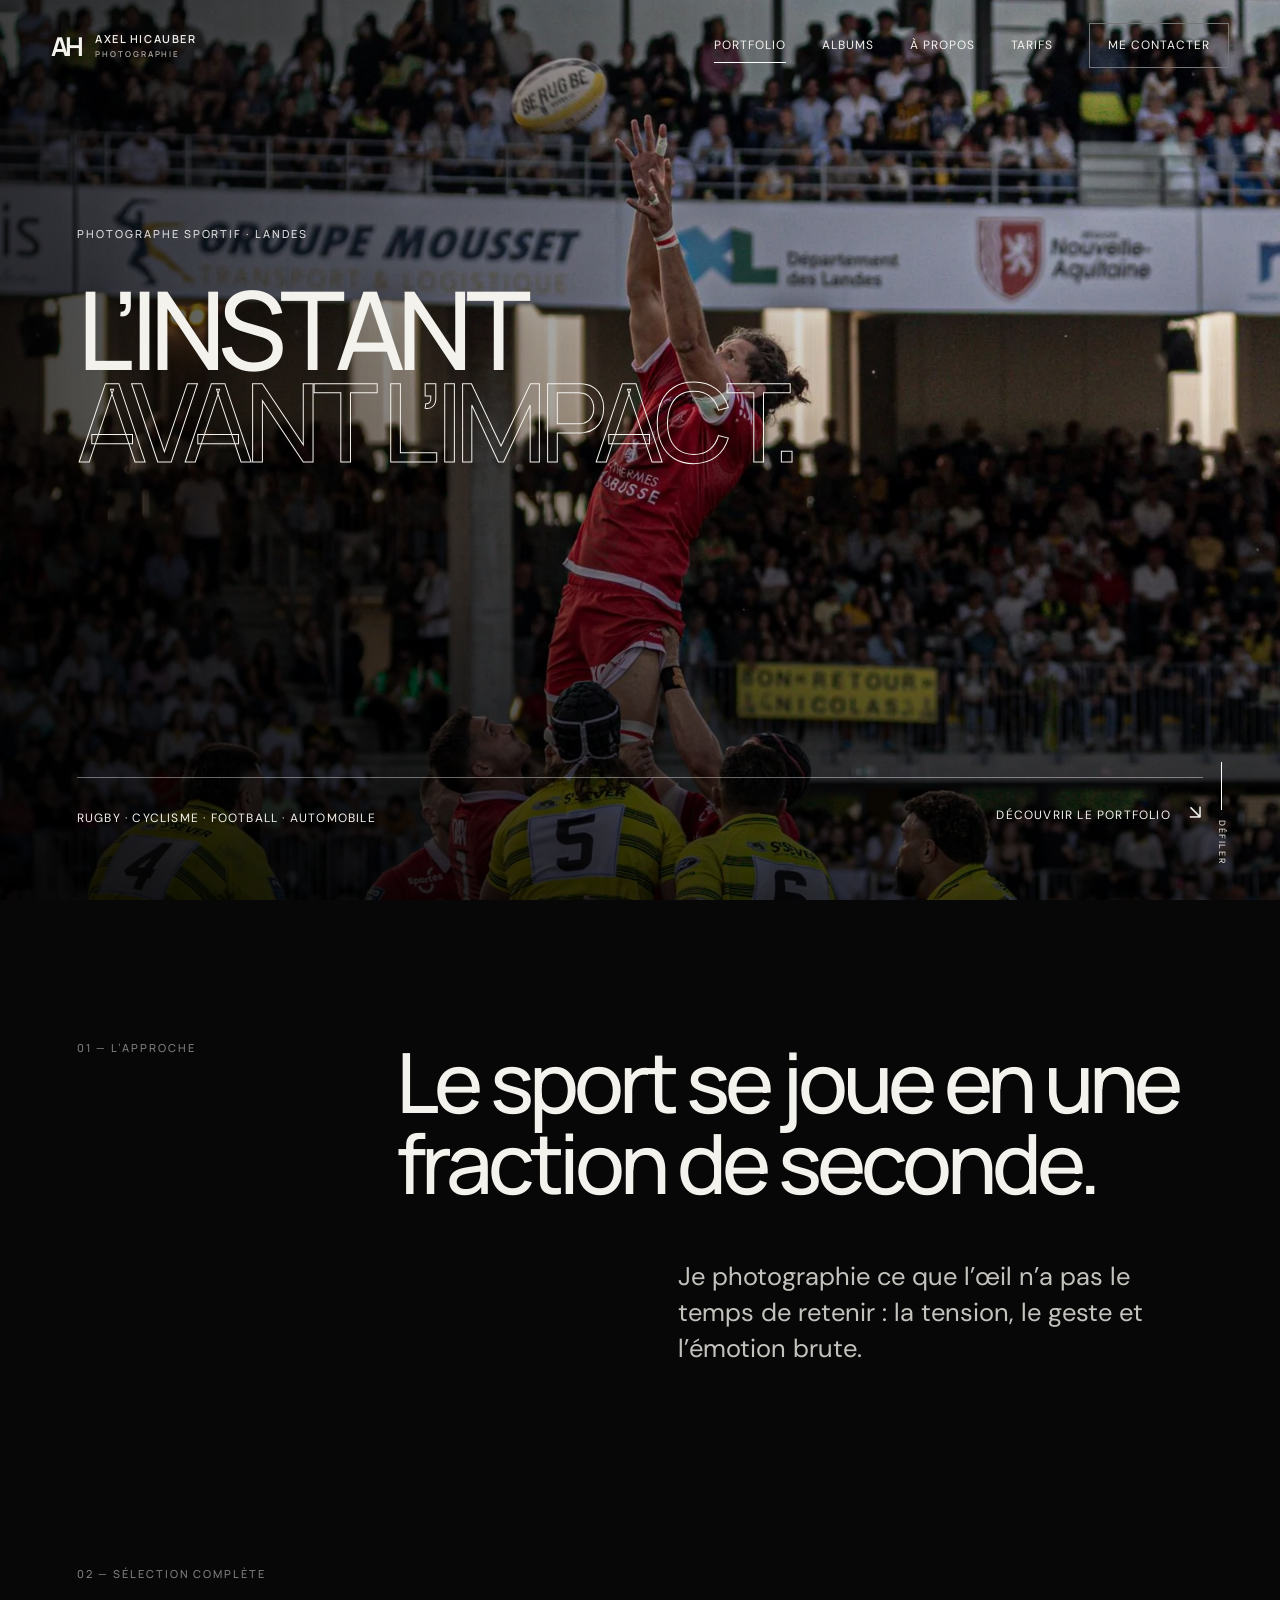
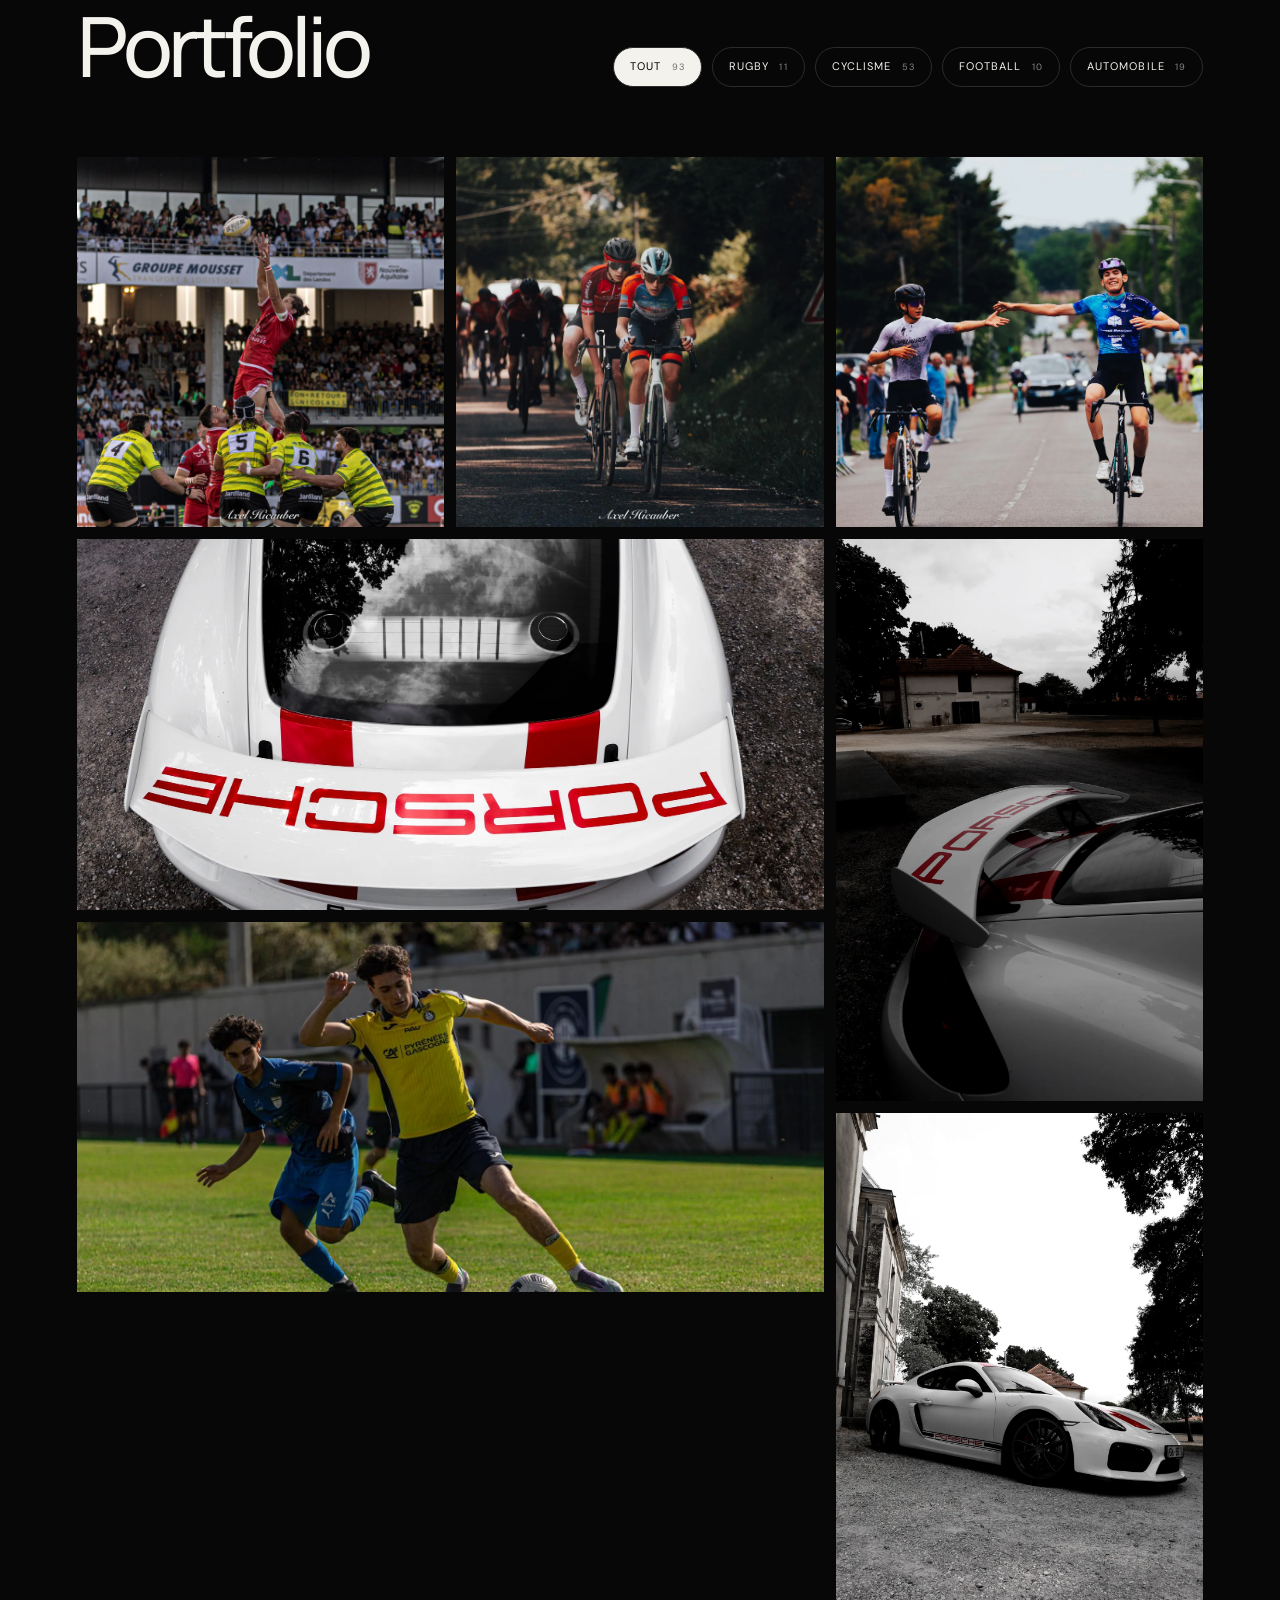
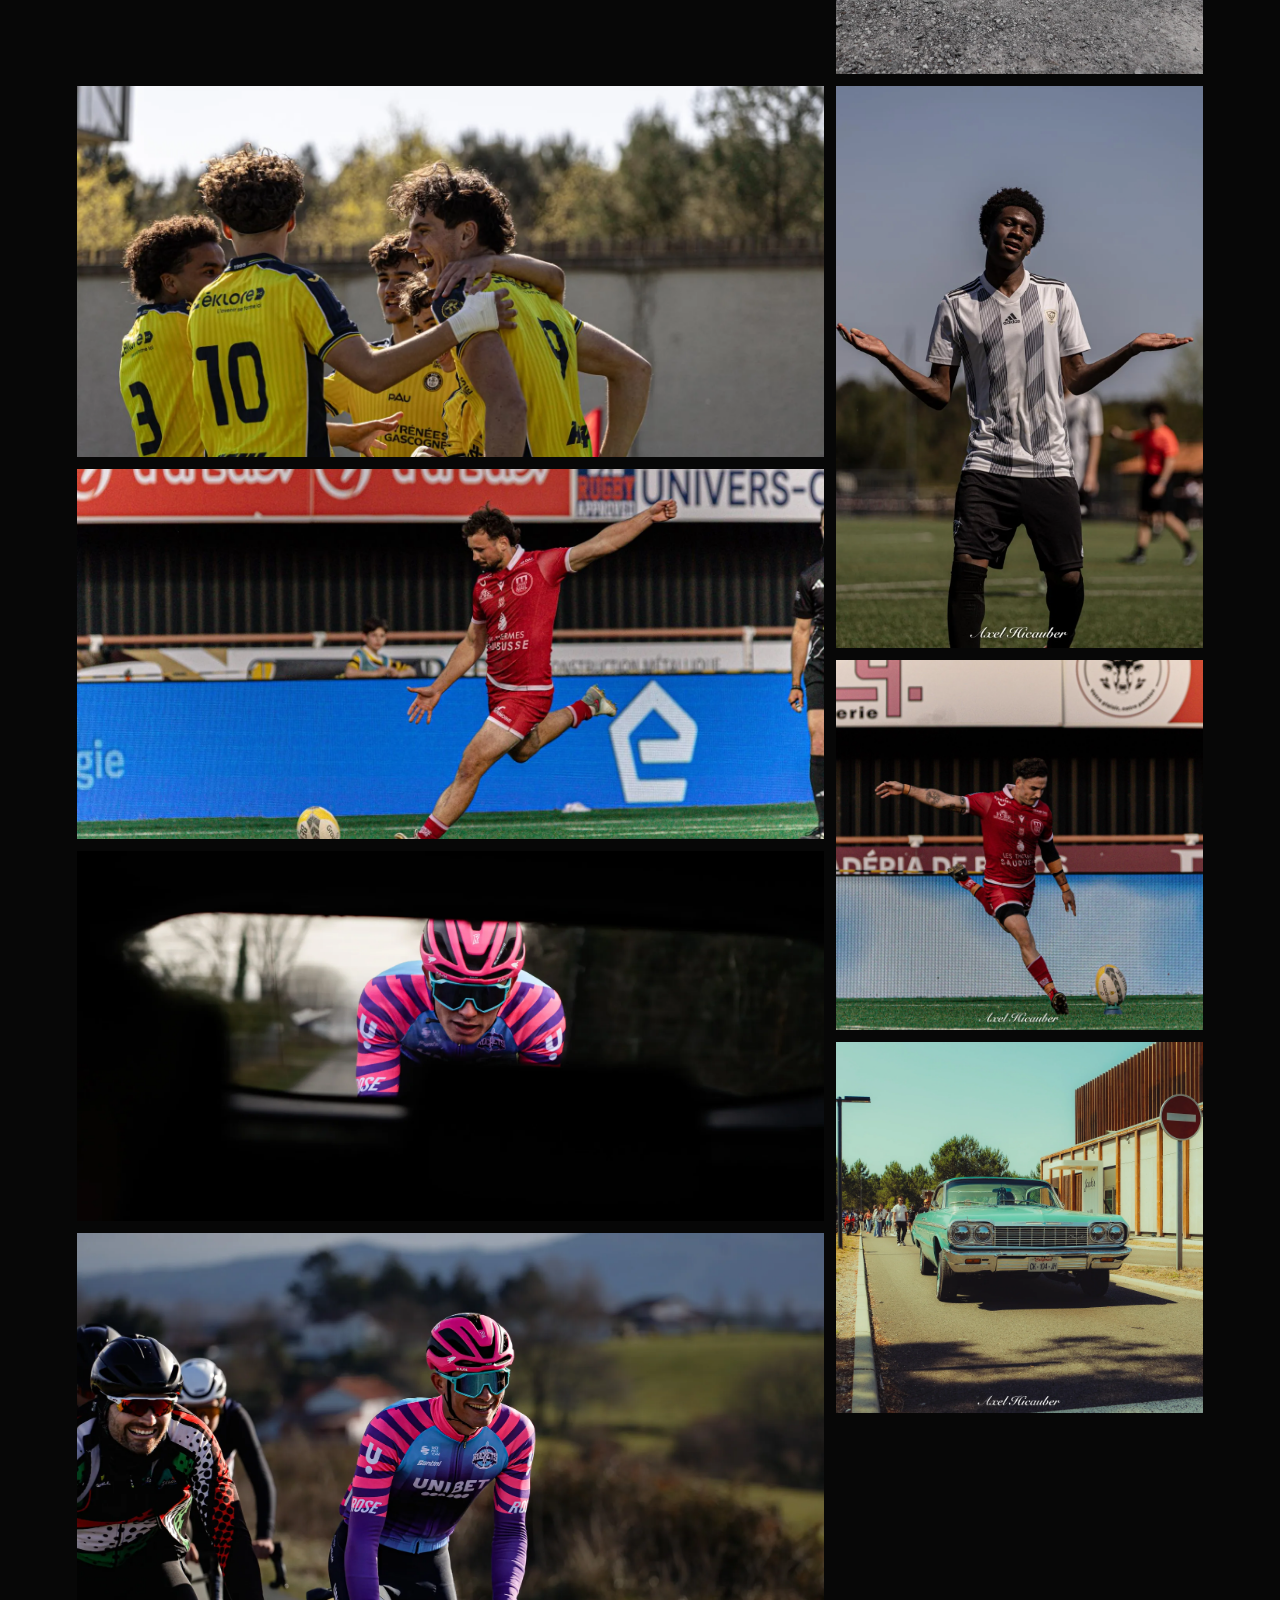
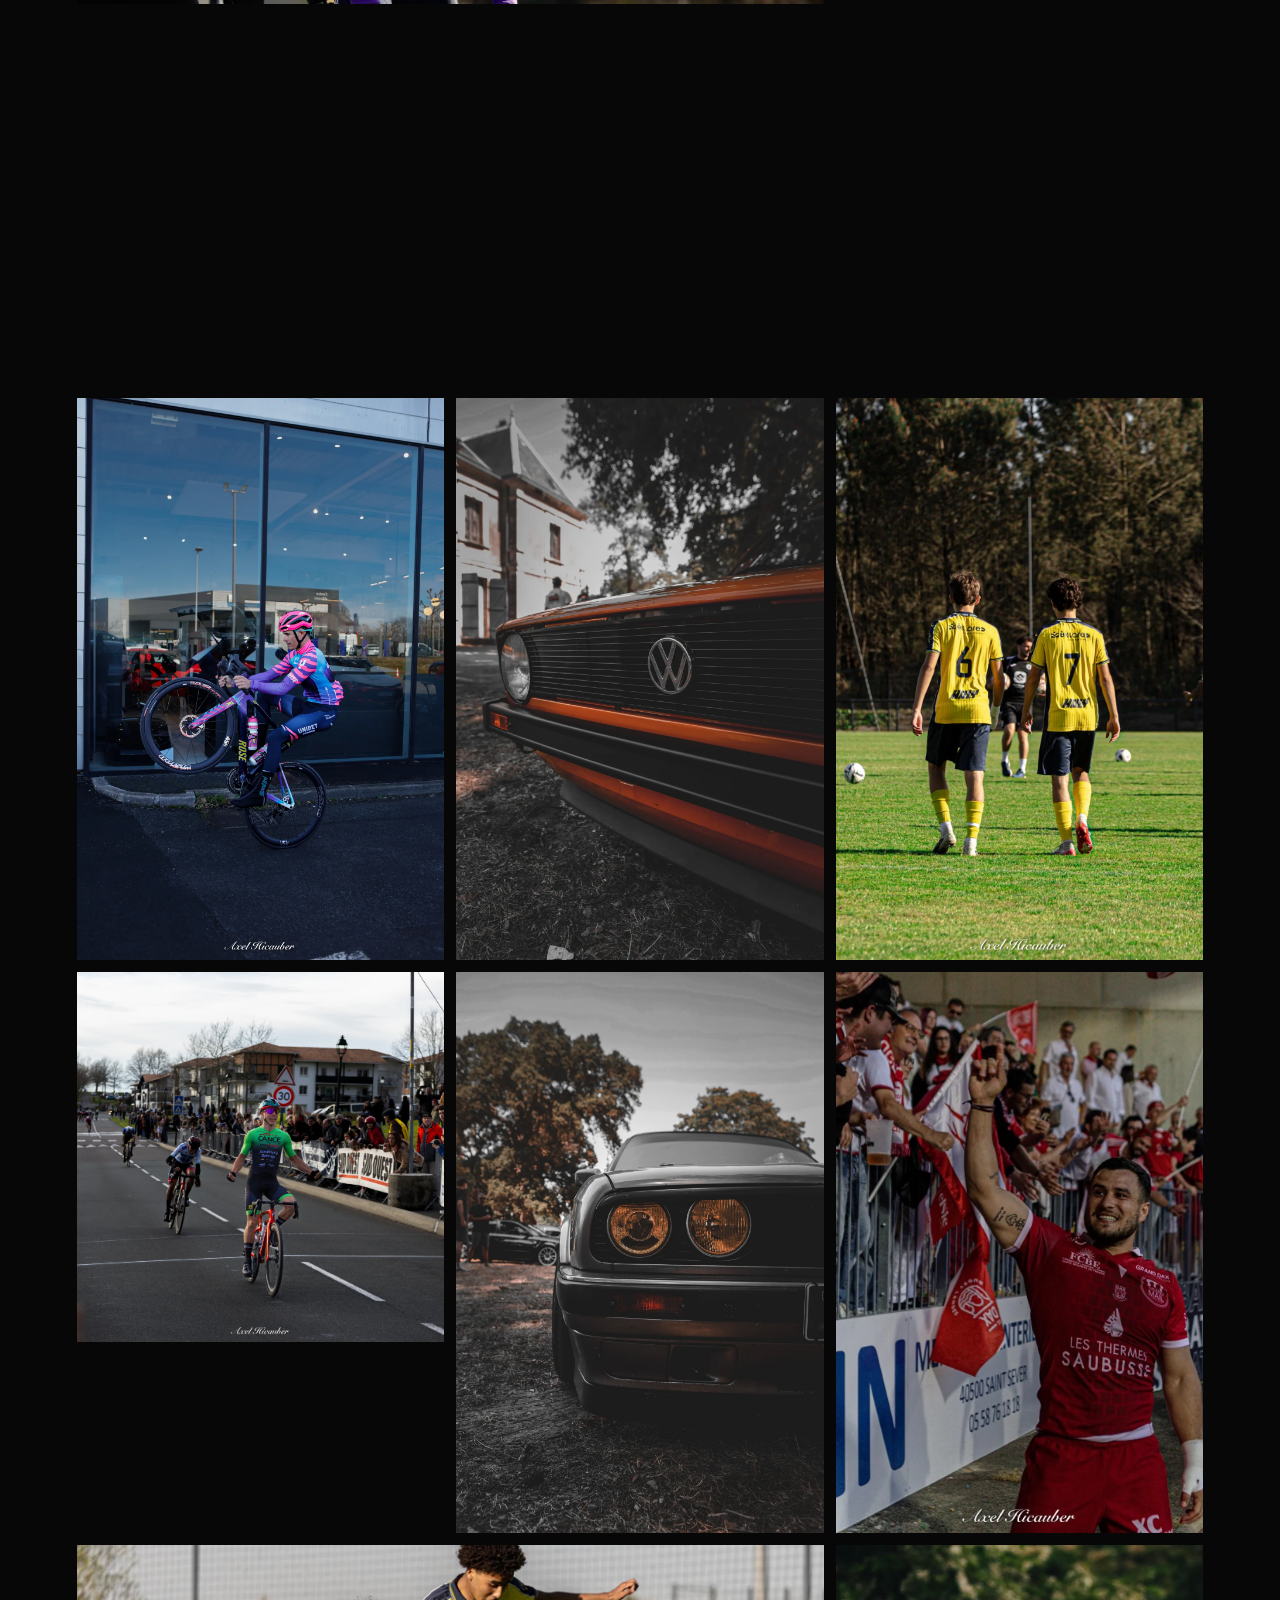
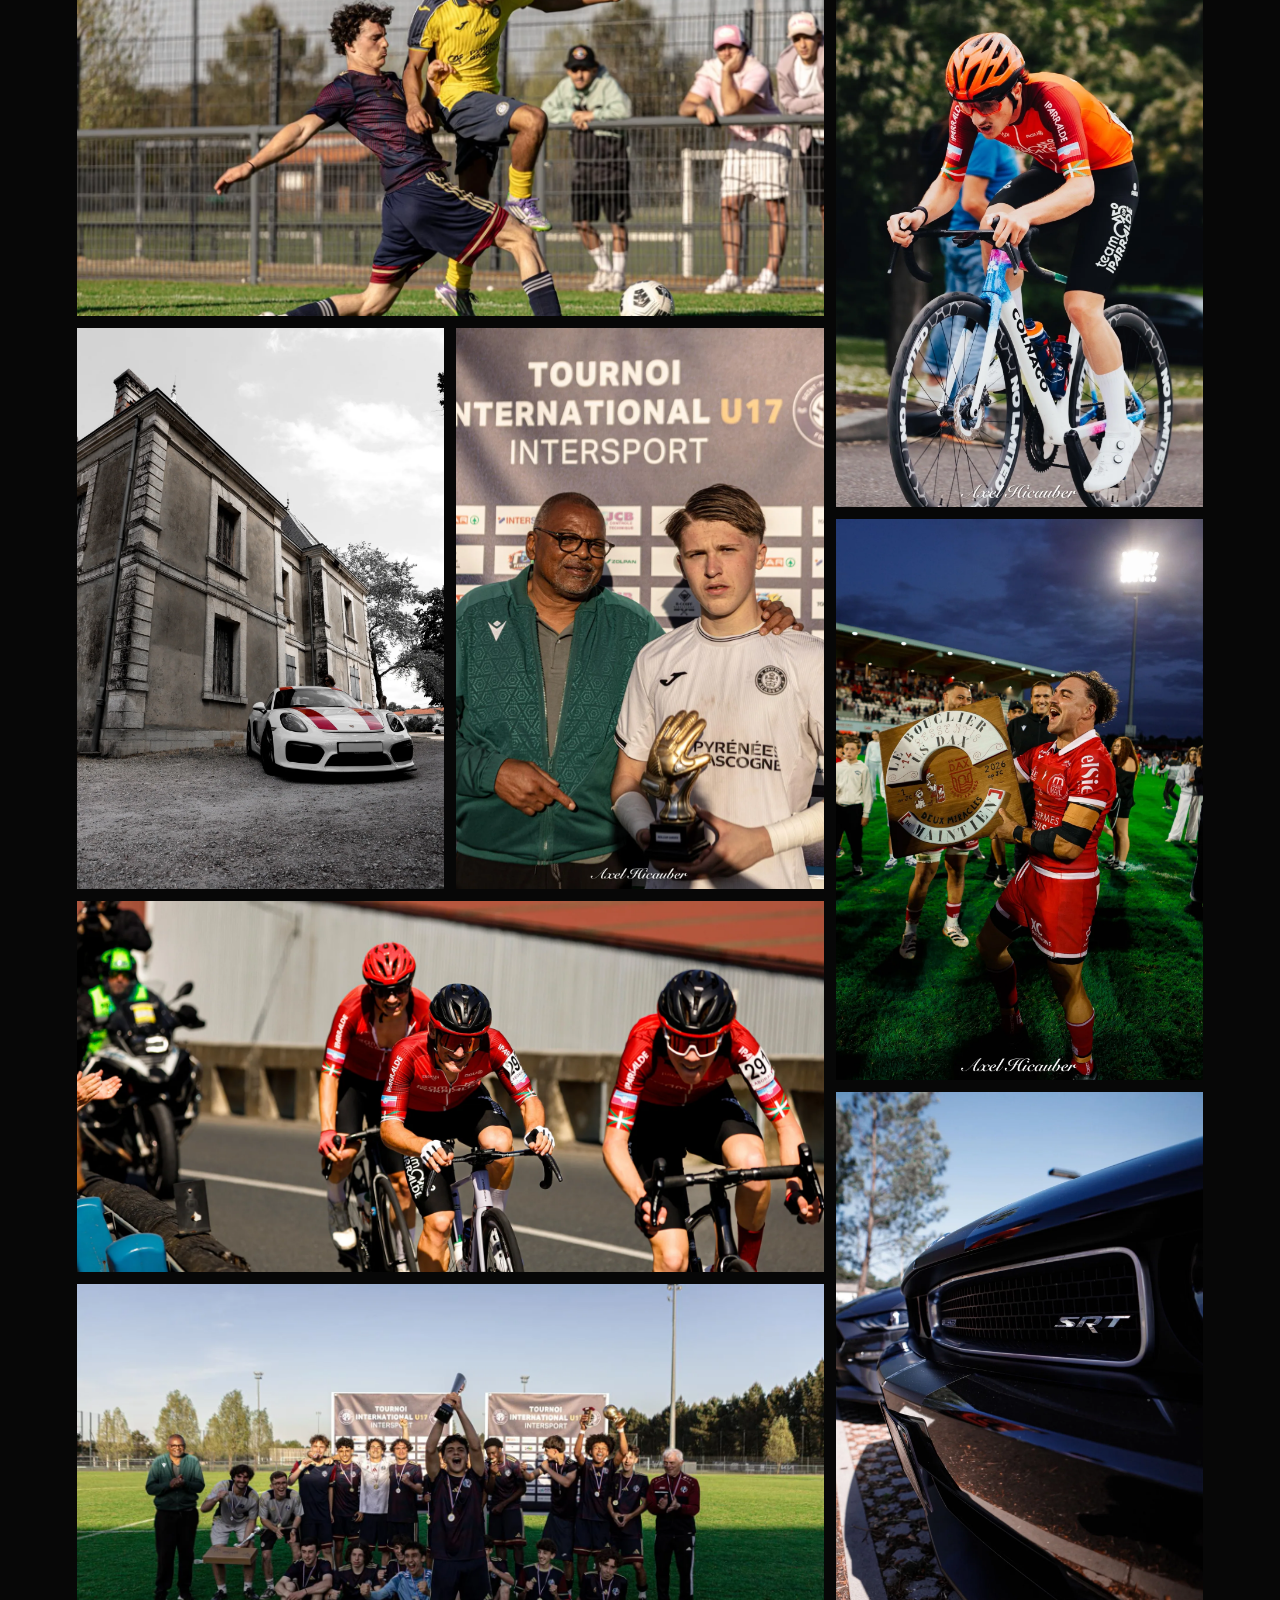
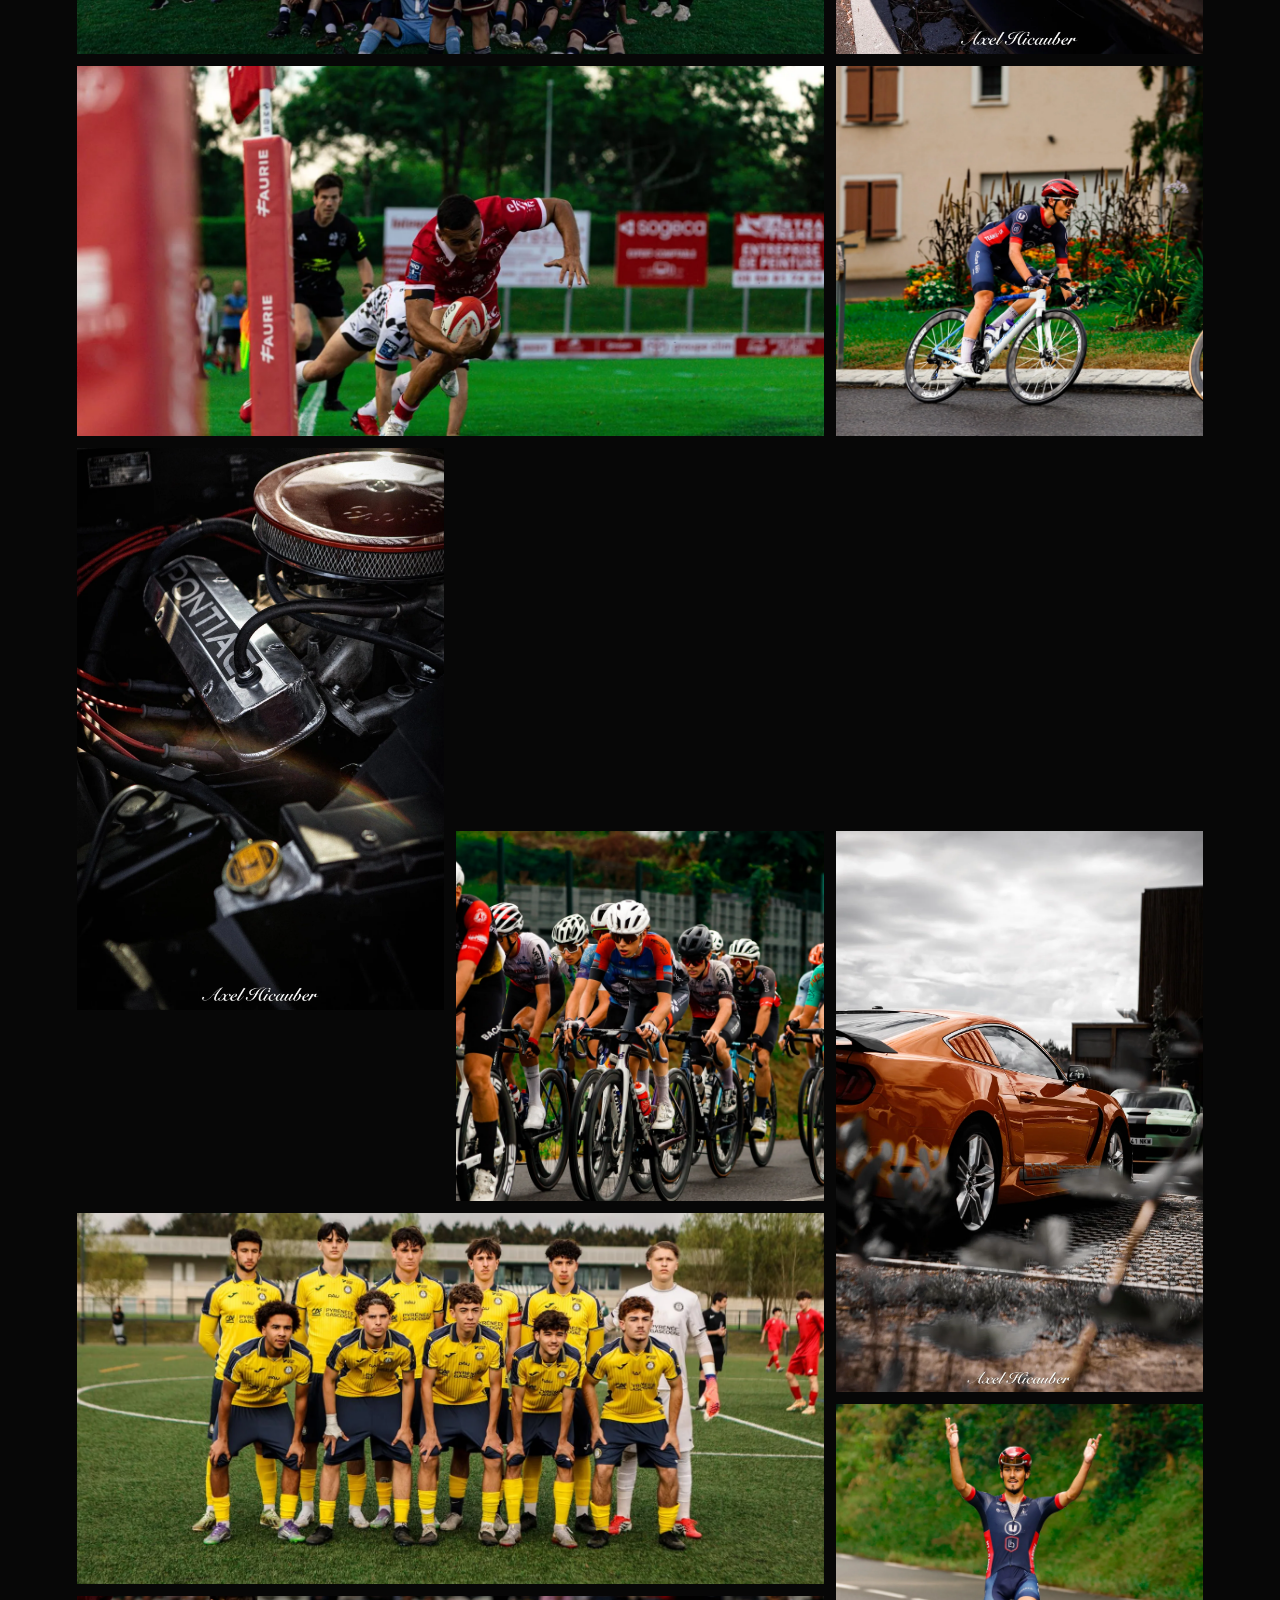
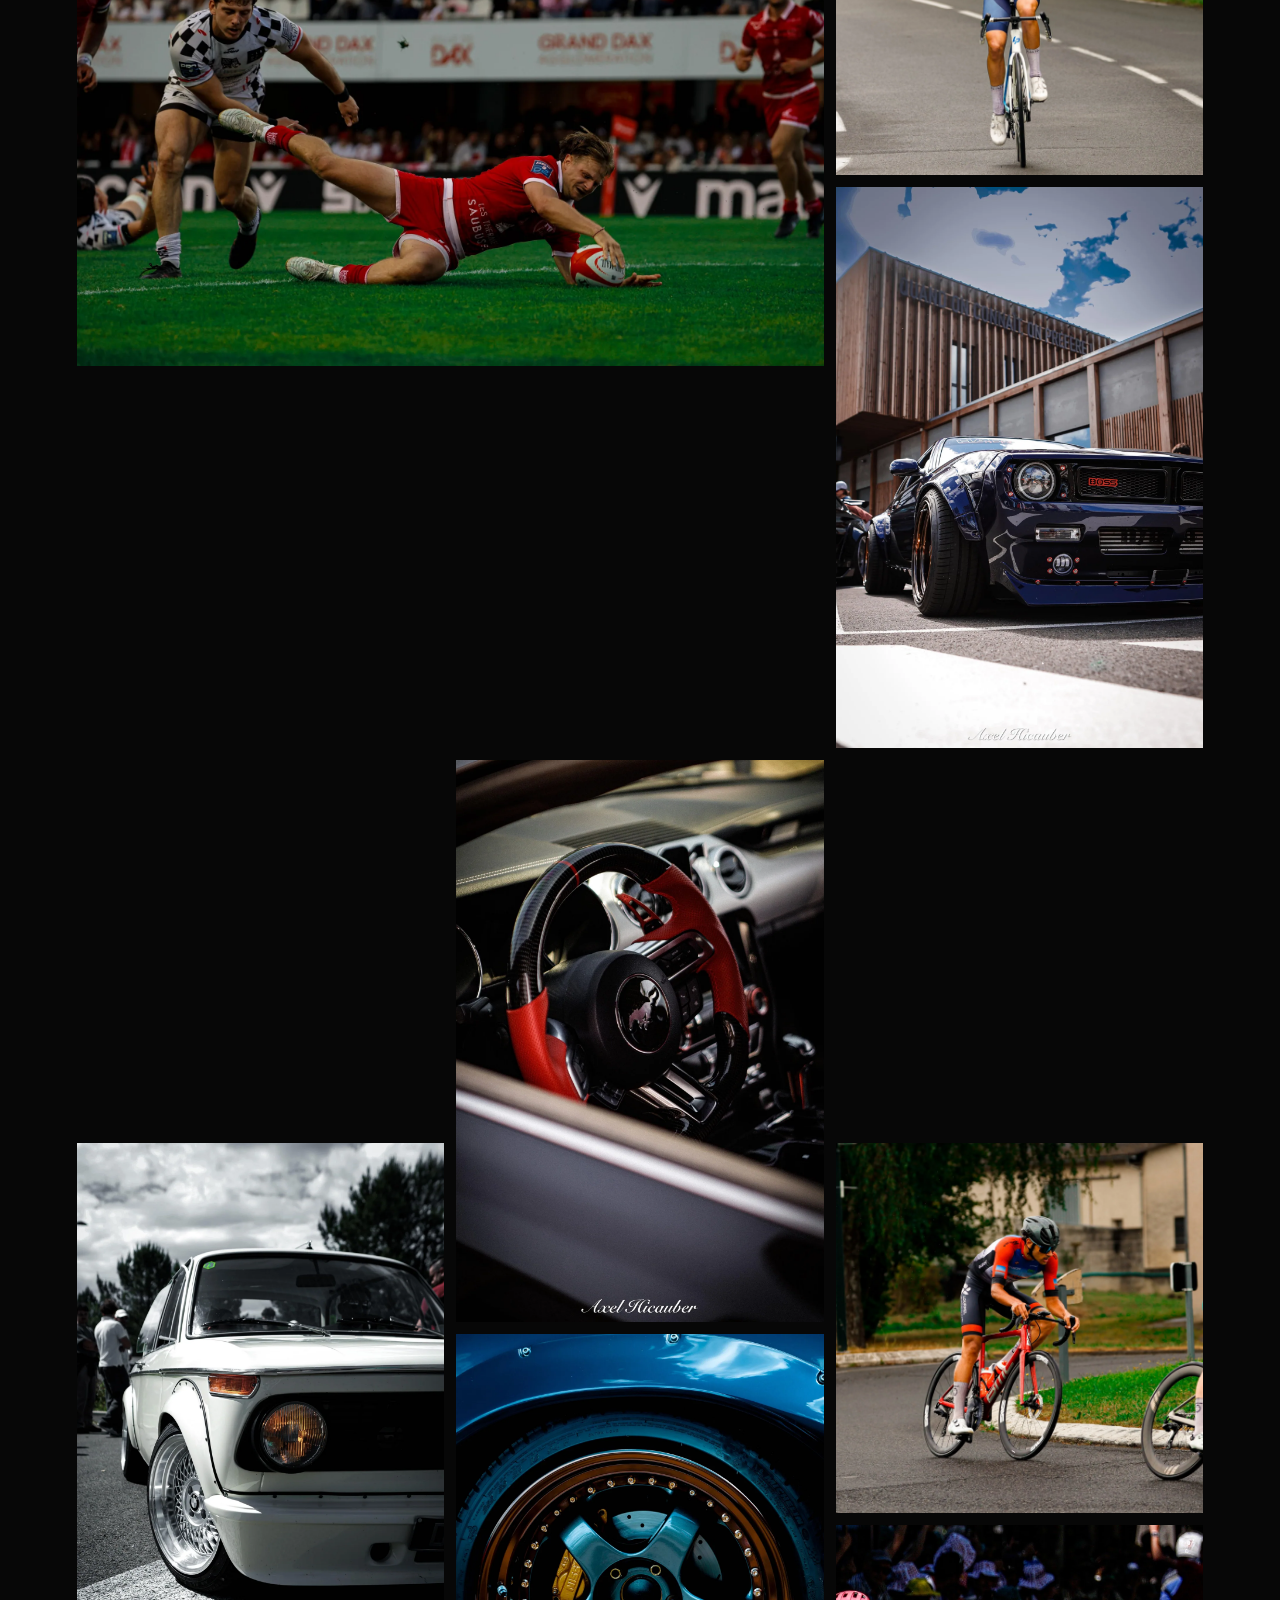
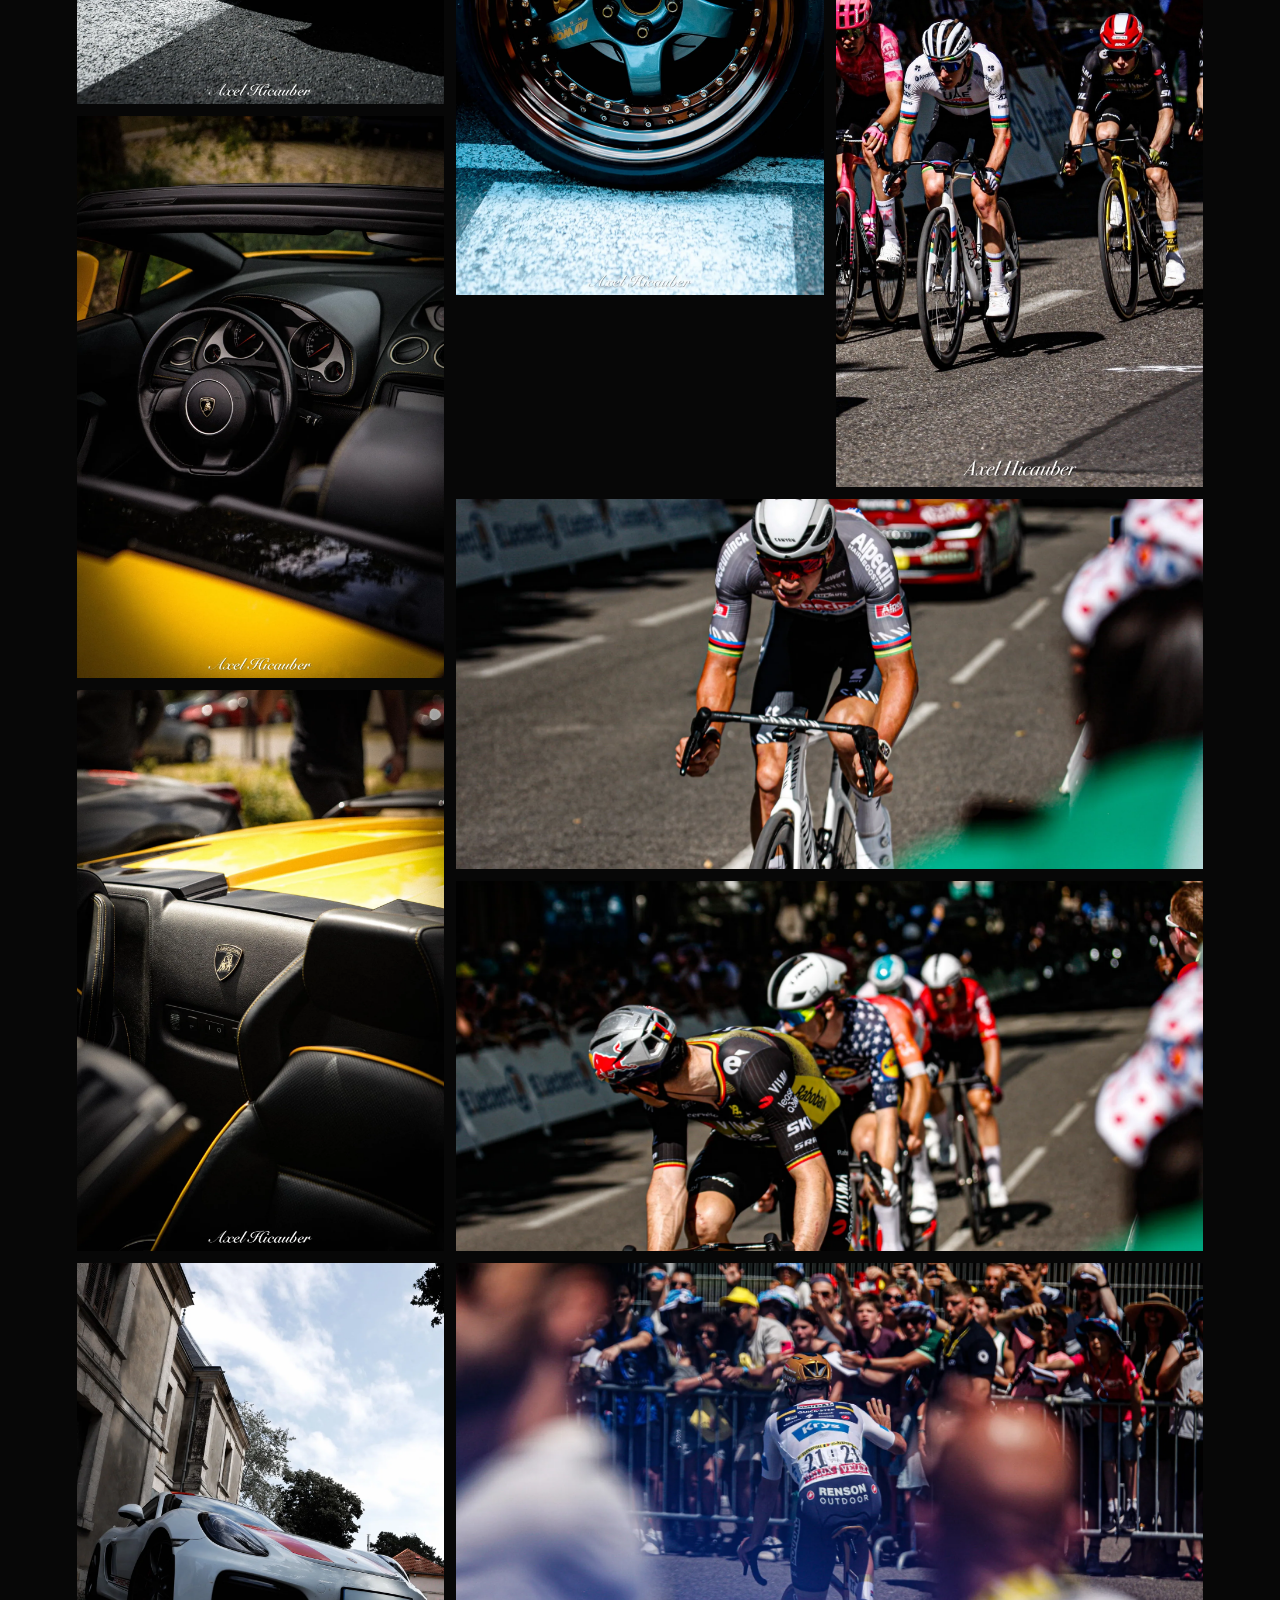
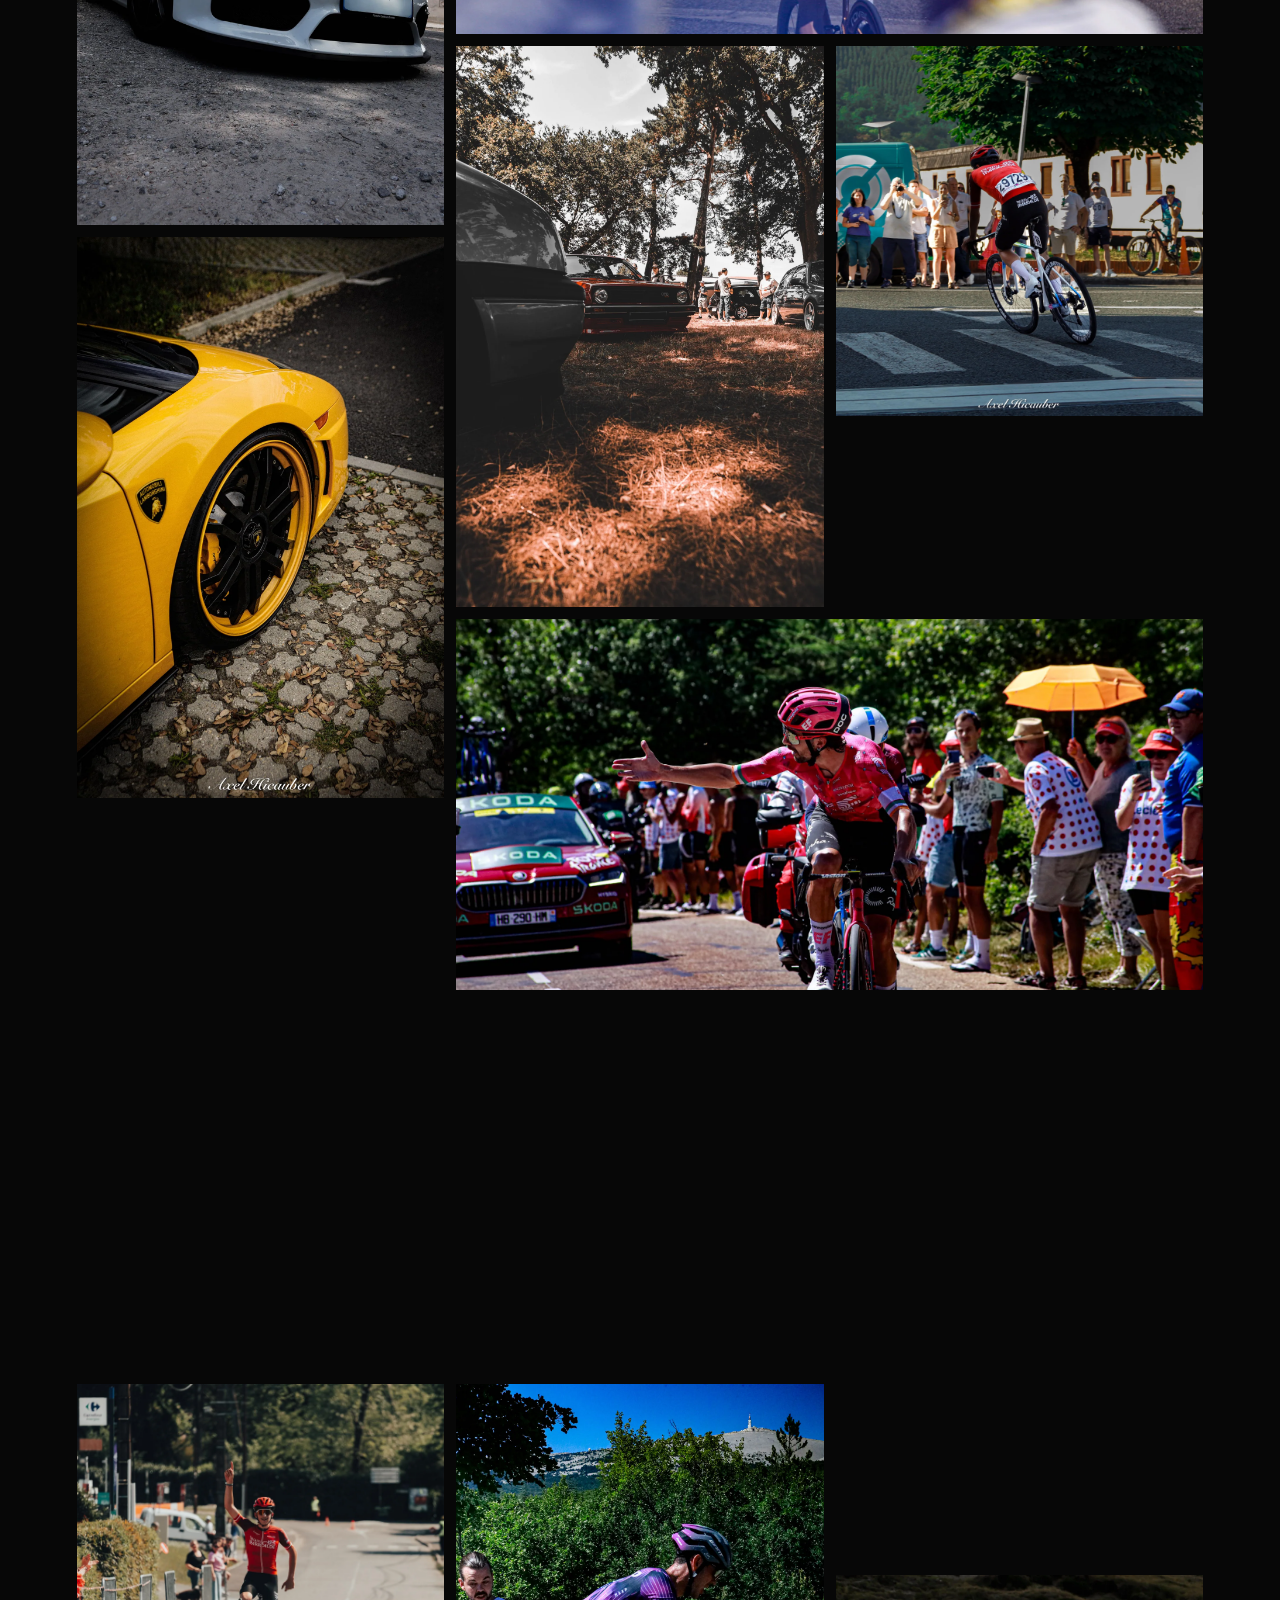
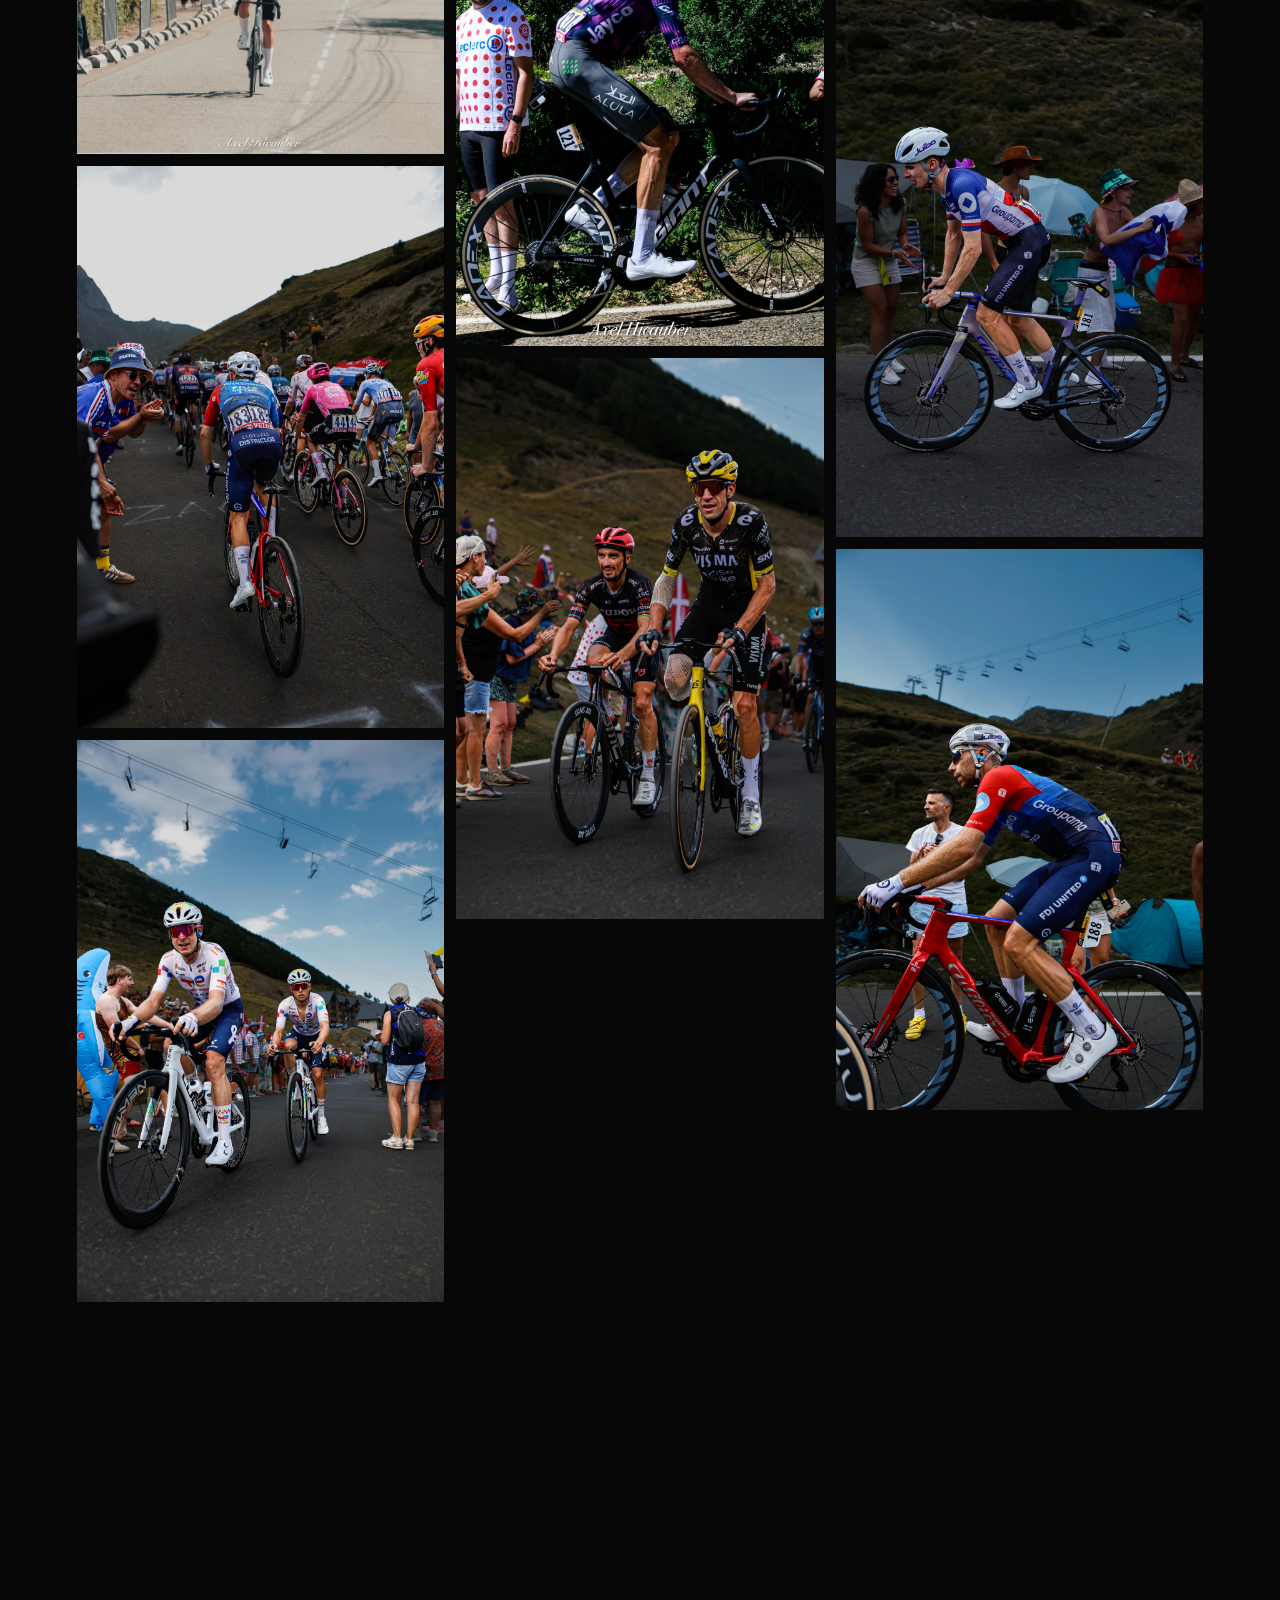
==== commit cb001df8: "Ajout des photos Tour de France 2026 - etapes 6 et 7" ====
--- a/index.html
+++ b/index.html
@@ -1 +1 @@
-<!doctype html><html lang="fr"><head><meta charset="utf-8"><meta name="viewport" content="width=device-width,initial-scale=1"><meta name="description" content="Axel Hicauber, photographe sportif dans les Landes. Rugby, cyclisme, football et automobile."><meta name="theme-color" content="#070707"><title>Axel Hicauber — Photographe sportif</title><link rel="preconnect" href="https://fonts.googleapis.com"><link rel="preconnect" href="https://fonts.gstatic.com" crossorigin><link href="https://fonts.googleapis.com/css2?family=DM+Sans:wght@400;500;600&family=Manrope:wght@400;500;600;700&display=swap" rel="stylesheet"><link rel="stylesheet" href="assets/css/style.css"><script src="assets/js/main.js" defer></script></head><body><a class="skip-link" href="#main">Aller au contenu</a><header class="site-header " data-header><a class="brand" href="index.html" aria-label="Accueil Axel Hicauber"><span class="brand-mark">AH</span><span class="brand-name">Axel Hicauber<small>Photographie</small></span></a><button class="menu-toggle" type="button" aria-expanded="false" aria-controls="site-nav" aria-label="Ouvrir le menu"><span></span><span></span></button><nav id="site-nav" class="site-nav" aria-label="Navigation principale"><a class="active" href="index.html">Portfolio</a><a class="" href="albums.html">Albums</a><a class="" href="apropos.html">À propos</a><a class="" href="tarifs.html">Tarifs</a><a class="nav-cta " href="contact.html">Me contacter</a></nav></header><main id="main"><section class="hero"><img class="hero-media" src="assets/images/rugby-touche.webp" alt="Joueur de rugby élevé en touche au milieu d’un stade plein" fetchpriority="high"><div class="hero-shade"></div><div class="hero-content"><p class="eyebrow reveal">Photographe sportif · Landes</p><h1 class="reveal">L’instant<br><em>avant l’impact.</em></h1><div class="hero-bottom reveal"><p>Rugby · Cyclisme · Football · Automobile</p><a class="text-link" href="#portfolio">Découvrir le portfolio <span>↘</span></a></div></div><div class="scroll-cue" aria-hidden="true"><span></span>Défiler</div></section><section class="intro section"><p class="section-index reveal">01 — L’approche</p><div class="intro-copy"><h2 class="display reveal">Le sport se joue en une fraction de seconde.</h2><p class="lead reveal">Je photographie ce que l’œil n’a pas le temps de retenir : la tension, le geste et l’émotion brute.</p></div></section><section id="portfolio" class="portfolio section"><header class="section-head"><div><p class="section-index reveal">02 — Sélection complète</p><h2 class="display reveal">Portfolio</h2></div><div class="filters reveal" role="group" aria-label="Filtrer les photographies"><button class="filter active" type="button" data-filter="all">Tout <small>64</small></button><button class="filter" type="button" data-filter="rugby">Rugby <small>11</small></button><button class="filter" type="button" data-filter="cyclisme">Cyclisme <small>24</small></button><button class="filter" type="button" data-filter="football">Football <small>10</small></button><button class="filter" type="button" data-filter="automobile">Automobile <small>19</small></button></div></header><div class="gallery-grid"><button class="gallery-item  reveal" data-category="rugby" data-title="La touche" data-meta="Rugby · Axel Hicauber" type="button"><img src="assets/images/rugby-touche.webp" alt="Joueur de rugby élevé dans les airs lors d’une touche" loading="lazy"><span class="gallery-caption"><b>La touche</b><small>Rugby</small></span></button><button class="gallery-item  reveal" data-category="cyclisme" data-title="L’échappée" data-meta="Cyclisme · Axel Hicauber" type="button"><img src="assets/images/cyclisme-echappee.webp" alt="Deux cyclistes emmenant le peloton" loading="lazy"><span class="gallery-caption"><b>L’échappée</b><small>Cyclisme</small></span></button><button class="gallery-item wide reveal" data-category="automobile" data-title="Pureté mécanique" data-meta="Automobile · Axel Hicauber" type="button"><img src="assets/images/auto-porsche-aile.webp" alt="Vue aérienne de l’aileron d’une Porsche GT4" loading="lazy"><span class="gallery-caption"><b>Pureté mécanique</b><small>Automobile</small></span></button><button class="gallery-item wide reveal" data-category="football" data-title="Le duel" data-meta="Football · Axel Hicauber" type="button"><img src="assets/images/football-duel.webp" alt="Deux joueurs de football disputant le ballon" loading="lazy"><span class="gallery-caption"><b>Le duel</b><small>Football</small></span></button><button class="gallery-item wide reveal" data-category="rugby" data-title="L’alignement" data-meta="Rugby · Axel Hicauber" type="button"><img src="assets/images/rugby-passe.webp" alt="Joueur de rugby rouge préparant une passe" loading="lazy"><span class="gallery-caption"><b>L’alignement</b><small>Rugby</small></span></button><button class="gallery-item  reveal" data-category="cyclisme" data-title="Complicité" data-meta="Cyclisme · Axel Hicauber" type="button"><img src="assets/images/cyclisme-complicite.webp" alt="Deux cyclistes se félicitant après l’arrivée" loading="lazy"><span class="gallery-caption"><b>Complicité</b><small>Cyclisme</small></span></button><button class="gallery-item tall reveal" data-category="automobile" data-title="L’aileron" data-meta="Automobile · Axel Hicauber" type="button"><img src="assets/images/auto-porsche-detail.webp" alt="Détail d’un aileron Porsche" loading="lazy"><span class="gallery-caption"><b>L’aileron</b><small>Automobile</small></span></button><button class="gallery-item wide reveal" data-category="football" data-title="Joie collective" data-meta="Football · Axel Hicauber" type="button"><img src="assets/images/football-celebration.webp" alt="Joueurs de football célébrant un but" loading="lazy"><span class="gallery-caption"><b>Joie collective</b><small>Football</small></span></button><button class="gallery-item wide reveal" data-category="rugby" data-title="Le buteur" data-meta="Rugby · Axel Hicauber" type="button"><img src="assets/images/rugby-buteur.webp" alt="Buteur de rugby frappant le ballon" loading="lazy"><span class="gallery-caption"><b>Le buteur</b><small>Rugby</small></span></button><button class="gallery-item wide reveal" data-category="cyclisme" data-title="Dans la roue" data-meta="Cyclisme · Axel Hicauber" type="button"><img src="assets/images/cyclisme-retroviseur.webp" alt="Cycliste cadré dans un rétroviseur" loading="lazy"><span class="gallery-caption"><b>Dans la roue</b><small>Cyclisme</small></span></button><button class="gallery-item tall reveal" data-category="automobile" data-title="GT4" data-meta="Automobile · Axel Hicauber" type="button"><img src="assets/images/auto-porsche-profil.webp" alt="Porsche GT4 blanche devant une architecture ancienne" loading="lazy"><span class="gallery-caption"><b>GT4</b><small>Automobile</small></span></button><button class="gallery-item tall reveal" data-category="football" data-title="L’attitude" data-meta="Football · Axel Hicauber" type="button"><img src="assets/images/football-portrait.webp" alt="Portrait d’un jeune footballeur sur le terrain" loading="lazy"><span class="gallery-caption"><b>L’attitude</b><small>Football</small></span></button><button class="gallery-item  reveal" data-category="rugby" data-title="Transformation" data-meta="Rugby · Axel Hicauber" type="button"><img src="assets/images/rugby-transformation.webp" alt="Joueur de rugby lors d’une transformation" loading="lazy"><span class="gallery-caption"><b>Transformation</b><small>Rugby</small></span></button><button class="gallery-item wide reveal" data-category="cyclisme" data-title="Souffle léger" data-meta="Cyclisme · Axel Hicauber" type="button"><img src="assets/images/cyclisme-sourire.webp" alt="Cycliste souriant dans un groupe" loading="lazy"><span class="gallery-caption"><b>Souffle léger</b><small>Cyclisme</small></span></button><button class="gallery-item  reveal" data-category="automobile" data-title="Icône américaine" data-meta="Automobile · Axel Hicauber" type="button"><img src="assets/images/auto-americaine.webp" alt="Voiture américaine classique bleu turquoise" loading="lazy"><span class="gallery-caption"><b>Icône américaine</b><small>Automobile</small></span></button><button class="gallery-item wide reveal" data-category="football" data-title="L’arrêt" data-meta="Football · Axel Hicauber" type="button"><img src="assets/images/football-arret.webp" alt="Gardien de football plongeant sur le ballon" loading="lazy"><span class="gallery-caption"><b>L’arrêt</b><small>Football</small></span></button><button class="gallery-item tall reveal" data-category="rugby" data-title="L’entrée" data-meta="Rugby · Axel Hicauber" type="button"><img src="assets/images/rugby-entree.webp" alt="Joueur de rugby entrant sur le terrain avec le ballon" loading="lazy"><span class="gallery-caption"><b>L’entrée</b><small>Rugby</small></span></button><button class="gallery-item tall reveal" data-category="cyclisme" data-title="Équilibre" data-meta="Cyclisme · Axel Hicauber" type="button"><img src="assets/images/cyclisme-wheelie.webp" alt="Cycliste réalisant une roue arrière" loading="lazy"><span class="gallery-caption"><b>Équilibre</b><small>Cyclisme</small></span></button><button class="gallery-item tall reveal" data-category="automobile" data-title="Orange mécanique" data-meta="Automobile · Axel Hicauber" type="button"><img src="assets/images/auto-vintage-orange.webp" alt="Détail d’une voiture orange ancienne" loading="lazy"><span class="gallery-caption"><b>Orange mécanique</b><small>Automobile</small></span></button><button class="gallery-item tall reveal" data-category="football" data-title="Le binôme" data-meta="Football · Axel Hicauber" type="button"><img src="assets/images/football-binome.webp" alt="Deux joueurs de football marchant côte à côte" loading="lazy"><span class="gallery-caption"><b>Le binôme</b><small>Football</small></span></button><button class="gallery-item  reveal" data-category="cyclisme" data-title="Victoire" data-meta="Cyclisme · Axel Hicauber" type="button"><img src="assets/images/cyclisme-victoire.webp" alt="Cycliste franchissant la ligne en vainqueur" loading="lazy"><span class="gallery-caption"><b>Victoire</b><small>Cyclisme</small></span></button><button class="gallery-item tall reveal" data-category="automobile" data-title="Regard vintage" data-meta="Automobile · Axel Hicauber" type="button"><img src="assets/images/auto-bmw.webp" alt="Face avant d’une BMW ancienne" loading="lazy"><span class="gallery-caption"><b>Regard vintage</b><small>Automobile</small></span></button><button class="gallery-item wide reveal" data-category="football" data-title="Le tacle" data-meta="Football · Axel Hicauber" type="button"><img src="assets/images/football-tacle.webp" alt="Deux footballeurs engagés dans un duel" loading="lazy"><span class="gallery-caption"><b>Le tacle</b><small>Football</small></span></button><button class="gallery-item tall reveal" data-category="rugby" data-title="Face au public" data-meta="Rugby · Axel Hicauber" type="button"><img src="assets/images/rugby-public.webp" alt="Joueur de rugby saluant les supporters" loading="lazy"><span class="gallery-caption"><b>Face au public</b><small>Rugby</small></span></button><button class="gallery-item tall reveal" data-category="cyclisme" data-title="Dans l’effort" data-meta="Cyclisme · Axel Hicauber" type="button"><img src="assets/images/cyclisme-effort.webp" alt="Cycliste orange au cœur de l’effort" loading="lazy"><span class="gallery-caption"><b>Dans l’effort</b><small>Cyclisme</small></span></button><button class="gallery-item tall reveal" data-category="automobile" data-title="Porsche et pierre" data-meta="Automobile · Axel Hicauber" type="button"><img src="assets/images/auto-porsche-architecture.webp" alt="Porsche GT4 devant une demeure ancienne" loading="lazy"><span class="gallery-caption"><b>Porsche et pierre</b><small>Automobile</small></span></button><button class="gallery-item tall reveal" data-category="football" data-title="Le trophée" data-meta="Football · Axel Hicauber" type="button"><img src="assets/images/football-trophee.webp" alt="Jeune gardien recevant un trophée" loading="lazy"><span class="gallery-caption"><b>Le trophée</b><small>Football</small></span></button><button class="gallery-item tall reveal" data-category="rugby" data-title="Le bouclier" data-meta="Rugby · Axel Hicauber" type="button"><img src="assets/images/rugby-bouclier.webp" alt="Joueur de rugby célébrant avec un bouclier" loading="lazy"><span class="gallery-caption"><b>Le bouclier</b><small>Rugby</small></span></button><button class="gallery-item wide reveal" data-category="cyclisme" data-title="Peloton rouge" data-meta="Cyclisme · Axel Hicauber" type="button"><img src="assets/images/cyclisme-peloton-rouge.webp" alt="Cyclistes rouges en tête de course" loading="lazy"><span class="gallery-caption"><b>Peloton rouge</b><small>Cyclisme</small></span></button><button class="gallery-item tall reveal" data-category="automobile" data-title="SRT" data-meta="Automobile · Axel Hicauber" type="button"><img src="assets/images/auto-srt.webp" alt="Détail de la calandre d’une sportive SRT" loading="lazy"><span class="gallery-caption"><b>SRT</b><small>Automobile</small></span></button><button class="gallery-item wide reveal" data-category="football" data-title="Champions" data-meta="Football · Axel Hicauber" type="button"><img src="assets/images/football-victoire-equipe.webp" alt="Équipe de football célébrant une victoire" loading="lazy"><span class="gallery-caption"><b>Champions</b><small>Football</small></span></button><button class="gallery-item wide reveal" data-category="rugby" data-title="L’essai" data-meta="Rugby · Axel Hicauber" type="button"><img src="assets/images/rugby-essai.webp" alt="Joueur de rugby plongeant pour marquer" loading="lazy"><span class="gallery-caption"><b>L’essai</b><small>Rugby</small></span></button><button class="gallery-item  reveal" data-category="cyclisme" data-title="La course" data-meta="Cyclisme · Axel Hicauber" type="button"><img src="assets/images/cyclisme-course.webp" alt="Cycliste lancé dans une rue fleurie" loading="lazy"><span class="gallery-caption"><b>La course</b><small>Cyclisme</small></span></button><button class="gallery-item tall reveal" data-category="automobile" data-title="Le cœur mécanique" data-meta="Automobile · Axel Hicauber" type="button"><img src="assets/images/auto-moteur-pontiac.webp" alt="Détail du moteur d’une Pontiac" loading="lazy"><span class="gallery-caption"><b>Le cœur mécanique</b><small>Automobile</small></span></button><button class="gallery-item  reveal" data-category="football" data-title="Le dribble" data-meta="Football · Axel Hicauber" type="button"><img src="assets/images/football-dribble.webp" alt="Footballeur jaune conduisant le ballon" loading="lazy"><span class="gallery-caption"><b>Le dribble</b><small>Football</small></span></button><button class="gallery-item  reveal" data-category="rugby" data-title="La frappe" data-meta="Rugby · Axel Hicauber" type="button"><img src="assets/images/rugby-coup-de-pied.webp" alt="Joueur de rugby frappant le ballon en mouvement" loading="lazy"><span class="gallery-caption"><b>La frappe</b><small>Rugby</small></span></button><button class="gallery-item  reveal" data-category="cyclisme" data-title="Le peloton" data-meta="Cyclisme · Axel Hicauber" type="button"><img src="assets/images/cyclisme-peloton.webp" alt="Peloton cycliste compact" loading="lazy"><span class="gallery-caption"><b>Le peloton</b><small>Cyclisme</small></span></button><button class="gallery-item tall reveal" data-category="automobile" data-title="Mustang" data-meta="Automobile · Axel Hicauber" type="button"><img src="assets/images/auto-mustang-orange.webp" alt="Sportive orange sous un ciel dramatique" loading="lazy"><span class="gallery-caption"><b>Mustang</b><small>Automobile</small></span></button><button class="gallery-item wide reveal" data-category="football" data-title="L’équipe" data-meta="Football · Axel Hicauber" type="button"><img src="assets/images/football-equipe.webp" alt="Portrait collectif d’une équipe de football" loading="lazy"><span class="gallery-caption"><b>L’équipe</b><small>Football</small></span></button><button class="gallery-item wide reveal" data-category="rugby" data-title="À la ligne" data-meta="Rugby · Axel Hicauber" type="button"><img src="assets/images/rugby-plongeon.webp" alt="Joueur de rugby aplatissant en glissade" loading="lazy"><span class="gallery-caption"><b>À la ligne</b><small>Rugby</small></span></button><button class="gallery-item  reveal" data-category="cyclisme" data-title="Les bras levés" data-meta="Cyclisme · Axel Hicauber" type="button"><img src="assets/images/cyclisme-victoire-bras.webp" alt="Cycliste levant les bras à l’arrivée" loading="lazy"><span class="gallery-caption"><b>Les bras levés</b><small>Cyclisme</small></span></button><button class="gallery-item tall reveal" data-category="automobile" data-title="Boss" data-meta="Automobile · Axel Hicauber" type="button"><img src="assets/images/auto-muscle-bleue.webp" alt="Muscle car bleue photographiée au ras du sol" loading="lazy"><span class="gallery-caption"><b>Boss</b><small>Automobile</small></span></button><button class="gallery-item wide reveal" data-category="rugby" data-title="Vers le ciel" data-meta="Rugby · Axel Hicauber" type="button"><img src="assets/images/rugby-touche-ciel.webp" alt="Joueur de rugby captant le ballon en touche" loading="lazy"><span class="gallery-caption"><b>Vers le ciel</b><small>Rugby</small></span></button><button class="gallery-item  reveal" data-category="cyclisme" data-title="À bloc" data-meta="Cyclisme · Axel Hicauber" type="button"><img src="assets/images/cyclisme-duo-rouge.webp" alt="Deux cyclistes rouges dans l’effort" loading="lazy"><span class="gallery-caption"><b>À bloc</b><small>Cyclisme</small></span></button><button class="gallery-item tall reveal" data-category="automobile" data-title="Poste de pilotage" data-meta="Automobile · Axel Hicauber" type="button"><img src="assets/images/auto-ferrari-volant.webp" alt="Volant rouge et carbone d’une sportive" loading="lazy"><span class="gallery-caption"><b>Poste de pilotage</b><small>Automobile</small></span></button><button class="gallery-item  reveal" data-category="cyclisme" data-title="La poursuite" data-meta="Cyclisme · Axel Hicauber" type="button"><img src="assets/images/cyclisme-poursuite-rouge.webp" alt="Cycliste rouge suivi dans le peloton" loading="lazy"><span class="gallery-caption"><b>La poursuite</b><small>Cyclisme</small></span></button><button class="gallery-item tall reveal" data-category="automobile" data-title="Classic BMW" data-meta="Automobile · Axel Hicauber" type="button"><img src="assets/images/auto-bmw-blanche.webp" alt="BMW blanche ancienne au soleil" loading="lazy"><span class="gallery-caption"><b>Classic BMW</b><small>Automobile</small></span></button><button class="gallery-item  reveal" data-category="cyclisme" data-title="Sortie de virage" data-meta="Cyclisme · Axel Hicauber" type="button"><img src="assets/images/cyclisme-virage.webp" alt="Cycliste rouge relançant en sortie de virage" loading="lazy"><span class="gallery-caption"><b>Sortie de virage</b><small>Cyclisme</small></span></button><button class="gallery-item tall reveal" data-category="automobile" data-title="La jante" data-meta="Automobile · Axel Hicauber" type="button"><img src="assets/images/auto-jante-bleue.webp" alt="Détail de roue sportive bleu et bronze" loading="lazy"><span class="gallery-caption"><b>La jante</b><small>Automobile</small></span></button><button class="gallery-item tall reveal" data-category="cyclisme" data-title="Le champion" data-meta="Cyclisme · Axel Hicauber" type="button"><img src="assets/images/cyclisme-champion.webp" alt="Champion cycliste au cœur d’un groupe" loading="lazy"><span class="gallery-caption"><b>Le champion</b><small>Cyclisme</small></span></button><button class="gallery-item tall reveal" data-category="automobile" data-title="Lamborghini" data-meta="Automobile · Axel Hicauber" type="button"><img src="assets/images/auto-lamborghini-volant.webp" alt="Habitacle sombre d’une Lamborghini jaune" loading="lazy"><span class="gallery-caption"><b>Lamborghini</b><small>Automobile</small></span></button><button class="gallery-item wide reveal" data-category="cyclisme" data-title="Arc-en-ciel" data-meta="Cyclisme · Axel Hicauber" type="button"><img src="assets/images/cyclisme-mondial.webp" alt="Champion du monde cycliste dans l’effort" loading="lazy"><span class="gallery-caption"><b>Arc-en-ciel</b><small>Cyclisme</small></span></button><button class="gallery-item tall reveal" data-category="automobile" data-title="Cuir noir" data-meta="Automobile · Axel Hicauber" type="button"><img src="assets/images/auto-lamborghini-sieges.webp" alt="Détail des sièges d’une Lamborghini jaune" loading="lazy"><span class="gallery-caption"><b>Cuir noir</b><small>Automobile</small></span></button><button class="gallery-item wide reveal" data-category="cyclisme" data-title="La file" data-meta="Cyclisme · Axel Hicauber" type="button"><img src="assets/images/cyclisme-file.webp" alt="Groupe de cyclistes dans une montée" loading="lazy"><span class="gallery-caption"><b>La file</b><small>Cyclisme</small></span></button><button class="gallery-item tall reveal" data-category="automobile" data-title="Au ras du sol" data-meta="Automobile · Axel Hicauber" type="button"><img src="assets/images/auto-porsche-contreplongee.webp" alt="Porsche blanche photographiée en contre-plongée" loading="lazy"><span class="gallery-caption"><b>Au ras du sol</b><small>Automobile</small></span></button><button class="gallery-item wide reveal" data-category="cyclisme" data-title="Dans la foule" data-meta="Cyclisme · Axel Hicauber" type="button"><img src="assets/images/cyclisme-foule.webp" alt="Cycliste saluant le public derrière les barrières" loading="lazy"><span class="gallery-caption"><b>Dans la foule</b><small>Cyclisme</small></span></button><button class="gallery-item tall reveal" data-category="automobile" data-title="Le rassemblement" data-meta="Automobile · Axel Hicauber" type="button"><img src="assets/images/auto-rassemblement.webp" alt="Voitures anciennes rassemblées sous les arbres" loading="lazy"><span class="gallery-caption"><b>Le rassemblement</b><small>Automobile</small></span></button><button class="gallery-item  reveal" data-category="cyclisme" data-title="L’attaque" data-meta="Cyclisme · Axel Hicauber" type="button"><img src="assets/images/cyclisme-attaque.webp" alt="Cycliste rouge relançant devant le public" loading="lazy"><span class="gallery-caption"><b>L’attaque</b><small>Cyclisme</small></span></button><button class="gallery-item tall reveal" data-category="automobile" data-title="Jaune signature" data-meta="Automobile · Axel Hicauber" type="button"><img src="assets/images/auto-lamborghini-roue.webp" alt="Détail de l’aile d’une Lamborghini jaune" loading="lazy"><span class="gallery-caption"><b>Jaune signature</b><small>Automobile</small></span></button><button class="gallery-item wide reveal" data-category="cyclisme" data-title="Au contact" data-meta="Cyclisme · Axel Hicauber" type="button"><img src="assets/images/cyclisme-tour-public.webp" alt="Cycliste professionnel tendant la main au public" loading="lazy"><span class="gallery-caption"><b>Au contact</b><small>Cyclisme</small></span></button><button class="gallery-item wide reveal" data-category="cyclisme" data-title="Arc-en-ciel II" data-meta="Cyclisme · Axel Hicauber" type="button"><img src="assets/images/cyclisme-champion-public.webp" alt="Champion cycliste passant devant le public" loading="lazy"><span class="gallery-caption"><b>Arc-en-ciel II</b><small>Cyclisme</small></span></button><button class="gallery-item tall reveal" data-category="cyclisme" data-title="Entre équipiers" data-meta="Cyclisme · Axel Hicauber" type="button"><img src="assets/images/cyclisme-coequipiers.webp" alt="Deux cyclistes se saluant sur le bord de route" loading="lazy"><span class="gallery-caption"><b>Entre équipiers</b><small>Cyclisme</small></span></button><button class="gallery-item  reveal" data-category="cyclisme" data-title="Numéro un" data-meta="Cyclisme · Axel Hicauber" type="button"><img src="assets/images/cyclisme-victoire-seul.webp" alt="Cycliste victorieux levant un doigt" loading="lazy"><span class="gallery-caption"><b>Numéro un</b><small>Cyclisme</small></span></button><button class="gallery-item tall reveal" data-category="cyclisme" data-title="Le Ventoux" data-meta="Cyclisme · Axel Hicauber" type="button"><img src="assets/images/cyclisme-ventoux.webp" alt="Cycliste grimpant avec le Mont Ventoux en arrière-plan" loading="lazy"><span class="gallery-caption"><b>Le Ventoux</b><small>Cyclisme</small></span></button></div><div class="gallery-count"><span data-visible-count>64 photographies</span><span>Cliquez pour agrandir</span></div></section><section class="statement"><img src="assets/images/cyclisme-complicite.webp" alt="Deux cyclistes se félicitant après l’arrivée" loading="lazy"><div class="statement-overlay"></div><div class="statement-copy reveal"><p class="eyebrow">Au-delà du résultat</p><h2>Capturer l’effort.<br>Raconter l’émotion.</h2></div></section><section class="cta-band section"><div><p class="section-index reveal">03 — Votre projet</p><h2 class="display reveal">Une rencontre.<br>Un match. Une histoire.</h2></div><a class="circle-link reveal" href="contact.html"><span>Parlons-en</span><b>↗</b></a></section></main><footer class="site-footer"><div class="footer-brand">AH<span>Axel Hicauber<br>Photographie</span></div><div><p>Basé dans les Landes<br>Disponible en France</p></div><div><a href="tel:+33627400456">06 27 40 04 56</a><a href="mailto:axel.hicauber.photography@gmail.com">axel.hicauber.photography@gmail.com</a></div><p class="copyright">© <span data-year></span> Axel Hicauber</p></footer><dialog class="lightbox" aria-label="Galerie plein écran"><button class="lightbox-close" type="button" aria-label="Fermer">×</button><button class="lightbox-nav prev" type="button" aria-label="Photo précédente">←</button><figure><img src="" alt=""><figcaption><b></b><span></span></figcaption></figure><button class="lightbox-nav next" type="button" aria-label="Photo suivante">→</button></dialog></body></html>+<!doctype html><html lang="fr"><head><meta charset="utf-8"><meta name="viewport" content="width=device-width,initial-scale=1"><meta name="description" content="Axel Hicauber, photographe sportif dans les Landes. Rugby, cyclisme, football et automobile."><meta name="theme-color" content="#070707"><title>Axel Hicauber — Photographe sportif</title><link rel="preconnect" href="https://fonts.googleapis.com"><link rel="preconnect" href="https://fonts.gstatic.com" crossorigin><link href="https://fonts.googleapis.com/css2?family=DM+Sans:wght@400;500;600&family=Manrope:wght@400;500;600;700&display=swap" rel="stylesheet"><link rel="stylesheet" href="assets/css/style.css"><script src="assets/js/main.js" defer></script></head><body><a class="skip-link" href="#main">Aller au contenu</a><header class="site-header " data-header><a class="brand" href="index.html" aria-label="Accueil Axel Hicauber"><span class="brand-mark">AH</span><span class="brand-name">Axel Hicauber<small>Photographie</small></span></a><button class="menu-toggle" type="button" aria-expanded="false" aria-controls="site-nav" aria-label="Ouvrir le menu"><span></span><span></span></button><nav id="site-nav" class="site-nav" aria-label="Navigation principale"><a class="active" href="index.html">Portfolio</a><a class="" href="albums.html">Albums</a><a class="" href="apropos.html">À propos</a><a class="" href="tarifs.html">Tarifs</a><a class="nav-cta " href="contact.html">Me contacter</a></nav></header><main id="main"><section class="hero"><img class="hero-media" src="assets/images/rugby-touche.webp" alt="Joueur de rugby élevé en touche au milieu d’un stade plein" fetchpriority="high"><div class="hero-shade"></div><div class="hero-content"><p class="eyebrow reveal">Photographe sportif · Landes</p><h1 class="reveal">L’instant<br><em>avant l’impact.</em></h1><div class="hero-bottom reveal"><p>Rugby · Cyclisme · Football · Automobile</p><a class="text-link" href="#portfolio">Découvrir le portfolio <span>↘</span></a></div></div><div class="scroll-cue" aria-hidden="true"><span></span>Défiler</div></section><section class="intro section"><p class="section-index reveal">01 — L’approche</p><div class="intro-copy"><h2 class="display reveal">Le sport se joue en une fraction de seconde.</h2><p class="lead reveal">Je photographie ce que l’œil n’a pas le temps de retenir : la tension, le geste et l’émotion brute.</p></div></section><section id="portfolio" class="portfolio section"><header class="section-head"><div><p class="section-index reveal">02 — Sélection complète</p><h2 class="display reveal">Portfolio</h2></div><div class="filters reveal" role="group" aria-label="Filtrer les photographies"><button class="filter active" type="button" data-filter="all">Tout <small>93</small></button><button class="filter" type="button" data-filter="rugby">Rugby <small>11</small></button><button class="filter" type="button" data-filter="cyclisme">Cyclisme <small>53</small></button><button class="filter" type="button" data-filter="football">Football <small>10</small></button><button class="filter" type="button" data-filter="automobile">Automobile <small>19</small></button></div></header><div class="gallery-grid"><button class="gallery-item  reveal" data-category="rugby" data-title="La touche" data-meta="Rugby · Axel Hicauber" type="button"><img src="assets/images/rugby-touche.webp" alt="Joueur de rugby élevé dans les airs lors d’une touche" loading="lazy"><span class="gallery-caption"><b>La touche</b><small>Rugby</small></span></button><button class="gallery-item  reveal" data-category="cyclisme" data-title="L’échappée" data-meta="Cyclisme · Axel Hicauber" type="button"><img src="assets/images/cyclisme-echappee.webp" alt="Deux cyclistes emmenant le peloton" loading="lazy"><span class="gallery-caption"><b>L’échappée</b><small>Cyclisme</small></span></button><button class="gallery-item wide reveal" data-category="automobile" data-title="Pureté mécanique" data-meta="Automobile · Axel Hicauber" type="button"><img src="assets/images/auto-porsche-aile.webp" alt="Vue aérienne de l’aileron d’une Porsche GT4" loading="lazy"><span class="gallery-caption"><b>Pureté mécanique</b><small>Automobile</small></span></button><button class="gallery-item wide reveal" data-category="football" data-title="Le duel" data-meta="Football · Axel Hicauber" type="button"><img src="assets/images/football-duel.webp" alt="Deux joueurs de football disputant le ballon" loading="lazy"><span class="gallery-caption"><b>Le duel</b><small>Football</small></span></button><button class="gallery-item wide reveal" data-category="rugby" data-title="L’alignement" data-meta="Rugby · Axel Hicauber" type="button"><img src="assets/images/rugby-passe.webp" alt="Joueur de rugby rouge préparant une passe" loading="lazy"><span class="gallery-caption"><b>L’alignement</b><small>Rugby</small></span></button><button class="gallery-item  reveal" data-category="cyclisme" data-title="Complicité" data-meta="Cyclisme · Axel Hicauber" type="button"><img src="assets/images/cyclisme-complicite.webp" alt="Deux cyclistes se félicitant après l’arrivée" loading="lazy"><span class="gallery-caption"><b>Complicité</b><small>Cyclisme</small></span></button><button class="gallery-item tall reveal" data-category="automobile" data-title="L’aileron" data-meta="Automobile · Axel Hicauber" type="button"><img src="assets/images/auto-porsche-detail.webp" alt="Détail d’un aileron Porsche" loading="lazy"><span class="gallery-caption"><b>L’aileron</b><small>Automobile</small></span></button><button class="gallery-item wide reveal" data-category="football" data-title="Joie collective" data-meta="Football · Axel Hicauber" type="button"><img src="assets/images/football-celebration.webp" alt="Joueurs de football célébrant un but" loading="lazy"><span class="gallery-caption"><b>Joie collective</b><small>Football</small></span></button><button class="gallery-item wide reveal" data-category="rugby" data-title="Le buteur" data-meta="Rugby · Axel Hicauber" type="button"><img src="assets/images/rugby-buteur.webp" alt="Buteur de rugby frappant le ballon" loading="lazy"><span class="gallery-caption"><b>Le buteur</b><small>Rugby</small></span></button><button class="gallery-item wide reveal" data-category="cyclisme" data-title="Dans la roue" data-meta="Cyclisme · Axel Hicauber" type="button"><img src="assets/images/cyclisme-retroviseur.webp" alt="Cycliste cadré dans un rétroviseur" loading="lazy"><span class="gallery-caption"><b>Dans la roue</b><small>Cyclisme</small></span></button><button class="gallery-item tall reveal" data-category="automobile" data-title="GT4" data-meta="Automobile · Axel Hicauber" type="button"><img src="assets/images/auto-porsche-profil.webp" alt="Porsche GT4 blanche devant une architecture ancienne" loading="lazy"><span class="gallery-caption"><b>GT4</b><small>Automobile</small></span></button><button class="gallery-item tall reveal" data-category="football" data-title="L’attitude" data-meta="Football · Axel Hicauber" type="button"><img src="assets/images/football-portrait.webp" alt="Portrait d’un jeune footballeur sur le terrain" loading="lazy"><span class="gallery-caption"><b>L’attitude</b><small>Football</small></span></button><button class="gallery-item  reveal" data-category="rugby" data-title="Transformation" data-meta="Rugby · Axel Hicauber" type="button"><img src="assets/images/rugby-transformation.webp" alt="Joueur de rugby lors d’une transformation" loading="lazy"><span class="gallery-caption"><b>Transformation</b><small>Rugby</small></span></button><button class="gallery-item wide reveal" data-category="cyclisme" data-title="Souffle léger" data-meta="Cyclisme · Axel Hicauber" type="button"><img src="assets/images/cyclisme-sourire.webp" alt="Cycliste souriant dans un groupe" loading="lazy"><span class="gallery-caption"><b>Souffle léger</b><small>Cyclisme</small></span></button><button class="gallery-item  reveal" data-category="automobile" data-title="Icône américaine" data-meta="Automobile · Axel Hicauber" type="button"><img src="assets/images/auto-americaine.webp" alt="Voiture américaine classique bleu turquoise" loading="lazy"><span class="gallery-caption"><b>Icône américaine</b><small>Automobile</small></span></button><button class="gallery-item wide reveal" data-category="football" data-title="L’arrêt" data-meta="Football · Axel Hicauber" type="button"><img src="assets/images/football-arret.webp" alt="Gardien de football plongeant sur le ballon" loading="lazy"><span class="gallery-caption"><b>L’arrêt</b><small>Football</small></span></button><button class="gallery-item tall reveal" data-category="rugby" data-title="L’entrée" data-meta="Rugby · Axel Hicauber" type="button"><img src="assets/images/rugby-entree.webp" alt="Joueur de rugby entrant sur le terrain avec le ballon" loading="lazy"><span class="gallery-caption"><b>L’entrée</b><small>Rugby</small></span></button><button class="gallery-item tall reveal" data-category="cyclisme" data-title="Équilibre" data-meta="Cyclisme · Axel Hicauber" type="button"><img src="assets/images/cyclisme-wheelie.webp" alt="Cycliste réalisant une roue arrière" loading="lazy"><span class="gallery-caption"><b>Équilibre</b><small>Cyclisme</small></span></button><button class="gallery-item tall reveal" data-category="automobile" data-title="Orange mécanique" data-meta="Automobile · Axel Hicauber" type="button"><img src="assets/images/auto-vintage-orange.webp" alt="Détail d’une voiture orange ancienne" loading="lazy"><span class="gallery-caption"><b>Orange mécanique</b><small>Automobile</small></span></button><button class="gallery-item tall reveal" data-category="football" data-title="Le binôme" data-meta="Football · Axel Hicauber" type="button"><img src="assets/images/football-binome.webp" alt="Deux joueurs de football marchant côte à côte" loading="lazy"><span class="gallery-caption"><b>Le binôme</b><small>Football</small></span></button><button class="gallery-item  reveal" data-category="cyclisme" data-title="Victoire" data-meta="Cyclisme · Axel Hicauber" type="button"><img src="assets/images/cyclisme-victoire.webp" alt="Cycliste franchissant la ligne en vainqueur" loading="lazy"><span class="gallery-caption"><b>Victoire</b><small>Cyclisme</small></span></button><button class="gallery-item tall reveal" data-category="automobile" data-title="Regard vintage" data-meta="Automobile · Axel Hicauber" type="button"><img src="assets/images/auto-bmw.webp" alt="Face avant d’une BMW ancienne" loading="lazy"><span class="gallery-caption"><b>Regard vintage</b><small>Automobile</small></span></button><button class="gallery-item wide reveal" data-category="football" data-title="Le tacle" data-meta="Football · Axel Hicauber" type="button"><img src="assets/images/football-tacle.webp" alt="Deux footballeurs engagés dans un duel" loading="lazy"><span class="gallery-caption"><b>Le tacle</b><small>Football</small></span></button><button class="gallery-item tall reveal" data-category="rugby" data-title="Face au public" data-meta="Rugby · Axel Hicauber" type="button"><img src="assets/images/rugby-public.webp" alt="Joueur de rugby saluant les supporters" loading="lazy"><span class="gallery-caption"><b>Face au public</b><small>Rugby</small></span></button><button class="gallery-item tall reveal" data-category="cyclisme" data-title="Dans l’effort" data-meta="Cyclisme · Axel Hicauber" type="button"><img src="assets/images/cyclisme-effort.webp" alt="Cycliste orange au cœur de l’effort" loading="lazy"><span class="gallery-caption"><b>Dans l’effort</b><small>Cyclisme</small></span></button><button class="gallery-item tall reveal" data-category="automobile" data-title="Porsche et pierre" data-meta="Automobile · Axel Hicauber" type="button"><img src="assets/images/auto-porsche-architecture.webp" alt="Porsche GT4 devant une demeure ancienne" loading="lazy"><span class="gallery-caption"><b>Porsche et pierre</b><small>Automobile</small></span></button><button class="gallery-item tall reveal" data-category="football" data-title="Le trophée" data-meta="Football · Axel Hicauber" type="button"><img src="assets/images/football-trophee.webp" alt="Jeune gardien recevant un trophée" loading="lazy"><span class="gallery-caption"><b>Le trophée</b><small>Football</small></span></button><button class="gallery-item tall reveal" data-category="rugby" data-title="Le bouclier" data-meta="Rugby · Axel Hicauber" type="button"><img src="assets/images/rugby-bouclier.webp" alt="Joueur de rugby célébrant avec un bouclier" loading="lazy"><span class="gallery-caption"><b>Le bouclier</b><small>Rugby</small></span></button><button class="gallery-item wide reveal" data-category="cyclisme" data-title="Peloton rouge" data-meta="Cyclisme · Axel Hicauber" type="button"><img src="assets/images/cyclisme-peloton-rouge.webp" alt="Cyclistes rouges en tête de course" loading="lazy"><span class="gallery-caption"><b>Peloton rouge</b><small>Cyclisme</small></span></button><button class="gallery-item tall reveal" data-category="automobile" data-title="SRT" data-meta="Automobile · Axel Hicauber" type="button"><img src="assets/images/auto-srt.webp" alt="Détail de la calandre d’une sportive SRT" loading="lazy"><span class="gallery-caption"><b>SRT</b><small>Automobile</small></span></button><button class="gallery-item wide reveal" data-category="football" data-title="Champions" data-meta="Football · Axel Hicauber" type="button"><img src="assets/images/football-victoire-equipe.webp" alt="Équipe de football célébrant une victoire" loading="lazy"><span class="gallery-caption"><b>Champions</b><small>Football</small></span></button><button class="gallery-item wide reveal" data-category="rugby" data-title="L’essai" data-meta="Rugby · Axel Hicauber" type="button"><img src="assets/images/rugby-essai.webp" alt="Joueur de rugby plongeant pour marquer" loading="lazy"><span class="gallery-caption"><b>L’essai</b><small>Rugby</small></span></button><button class="gallery-item  reveal" data-category="cyclisme" data-title="La course" data-meta="Cyclisme · Axel Hicauber" type="button"><img src="assets/images/cyclisme-course.webp" alt="Cycliste lancé dans une rue fleurie" loading="lazy"><span class="gallery-caption"><b>La course</b><small>Cyclisme</small></span></button><button class="gallery-item tall reveal" data-category="automobile" data-title="Le cœur mécanique" data-meta="Automobile · Axel Hicauber" type="button"><img src="assets/images/auto-moteur-pontiac.webp" alt="Détail du moteur d’une Pontiac" loading="lazy"><span class="gallery-caption"><b>Le cœur mécanique</b><small>Automobile</small></span></button><button class="gallery-item  reveal" data-category="football" data-title="Le dribble" data-meta="Football · Axel Hicauber" type="button"><img src="assets/images/football-dribble.webp" alt="Footballeur jaune conduisant le ballon" loading="lazy"><span class="gallery-caption"><b>Le dribble</b><small>Football</small></span></button><button class="gallery-item  reveal" data-category="rugby" data-title="La frappe" data-meta="Rugby · Axel Hicauber" type="button"><img src="assets/images/rugby-coup-de-pied.webp" alt="Joueur de rugby frappant le ballon en mouvement" loading="lazy"><span class="gallery-caption"><b>La frappe</b><small>Rugby</small></span></button><button class="gallery-item  reveal" data-category="cyclisme" data-title="Le peloton" data-meta="Cyclisme · Axel Hicauber" type="button"><img src="assets/images/cyclisme-peloton.webp" alt="Peloton cycliste compact" loading="lazy"><span class="gallery-caption"><b>Le peloton</b><small>Cyclisme</small></span></button><button class="gallery-item tall reveal" data-category="automobile" data-title="Mustang" data-meta="Automobile · Axel Hicauber" type="button"><img src="assets/images/auto-mustang-orange.webp" alt="Sportive orange sous un ciel dramatique" loading="lazy"><span class="gallery-caption"><b>Mustang</b><small>Automobile</small></span></button><button class="gallery-item wide reveal" data-category="football" data-title="L’équipe" data-meta="Football · Axel Hicauber" type="button"><img src="assets/images/football-equipe.webp" alt="Portrait collectif d’une équipe de football" loading="lazy"><span class="gallery-caption"><b>L’équipe</b><small>Football</small></span></button><button class="gallery-item wide reveal" data-category="rugby" data-title="À la ligne" data-meta="Rugby · Axel Hicauber" type="button"><img src="assets/images/rugby-plongeon.webp" alt="Joueur de rugby aplatissant en glissade" loading="lazy"><span class="gallery-caption"><b>À la ligne</b><small>Rugby</small></span></button><button class="gallery-item  reveal" data-category="cyclisme" data-title="Les bras levés" data-meta="Cyclisme · Axel Hicauber" type="button"><img src="assets/images/cyclisme-victoire-bras.webp" alt="Cycliste levant les bras à l’arrivée" loading="lazy"><span class="gallery-caption"><b>Les bras levés</b><small>Cyclisme</small></span></button><button class="gallery-item tall reveal" data-category="automobile" data-title="Boss" data-meta="Automobile · Axel Hicauber" type="button"><img src="assets/images/auto-muscle-bleue.webp" alt="Muscle car bleue photographiée au ras du sol" loading="lazy"><span class="gallery-caption"><b>Boss</b><small>Automobile</small></span></button><button class="gallery-item wide reveal" data-category="rugby" data-title="Vers le ciel" data-meta="Rugby · Axel Hicauber" type="button"><img src="assets/images/rugby-touche-ciel.webp" alt="Joueur de rugby captant le ballon en touche" loading="lazy"><span class="gallery-caption"><b>Vers le ciel</b><small>Rugby</small></span></button><button class="gallery-item  reveal" data-category="cyclisme" data-title="À bloc" data-meta="Cyclisme · Axel Hicauber" type="button"><img src="assets/images/cyclisme-duo-rouge.webp" alt="Deux cyclistes rouges dans l’effort" loading="lazy"><span class="gallery-caption"><b>À bloc</b><small>Cyclisme</small></span></button><button class="gallery-item tall reveal" data-category="automobile" data-title="Poste de pilotage" data-meta="Automobile · Axel Hicauber" type="button"><img src="assets/images/auto-ferrari-volant.webp" alt="Volant rouge et carbone d’une sportive" loading="lazy"><span class="gallery-caption"><b>Poste de pilotage</b><small>Automobile</small></span></button><button class="gallery-item  reveal" data-category="cyclisme" data-title="La poursuite" data-meta="Cyclisme · Axel Hicauber" type="button"><img src="assets/images/cyclisme-poursuite-rouge.webp" alt="Cycliste rouge suivi dans le peloton" loading="lazy"><span class="gallery-caption"><b>La poursuite</b><small>Cyclisme</small></span></button><button class="gallery-item tall reveal" data-category="automobile" data-title="Classic BMW" data-meta="Automobile · Axel Hicauber" type="button"><img src="assets/images/auto-bmw-blanche.webp" alt="BMW blanche ancienne au soleil" loading="lazy"><span class="gallery-caption"><b>Classic BMW</b><small>Automobile</small></span></button><button class="gallery-item  reveal" data-category="cyclisme" data-title="Sortie de virage" data-meta="Cyclisme · Axel Hicauber" type="button"><img src="assets/images/cyclisme-virage.webp" alt="Cycliste rouge relançant en sortie de virage" loading="lazy"><span class="gallery-caption"><b>Sortie de virage</b><small>Cyclisme</small></span></button><button class="gallery-item tall reveal" data-category="automobile" data-title="La jante" data-meta="Automobile · Axel Hicauber" type="button"><img src="assets/images/auto-jante-bleue.webp" alt="Détail de roue sportive bleu et bronze" loading="lazy"><span class="gallery-caption"><b>La jante</b><small>Automobile</small></span></button><button class="gallery-item tall reveal" data-category="cyclisme" data-title="Le champion" data-meta="Cyclisme · Axel Hicauber" type="button"><img src="assets/images/cyclisme-champion.webp" alt="Champion cycliste au cœur d’un groupe" loading="lazy"><span class="gallery-caption"><b>Le champion</b><small>Cyclisme</small></span></button><button class="gallery-item tall reveal" data-category="automobile" data-title="Lamborghini" data-meta="Automobile · Axel Hicauber" type="button"><img src="assets/images/auto-lamborghini-volant.webp" alt="Habitacle sombre d’une Lamborghini jaune" loading="lazy"><span class="gallery-caption"><b>Lamborghini</b><small>Automobile</small></span></button><button class="gallery-item wide reveal" data-category="cyclisme" data-title="Arc-en-ciel" data-meta="Cyclisme · Axel Hicauber" type="button"><img src="assets/images/cyclisme-mondial.webp" alt="Champion du monde cycliste dans l’effort" loading="lazy"><span class="gallery-caption"><b>Arc-en-ciel</b><small>Cyclisme</small></span></button><button class="gallery-item tall reveal" data-category="automobile" data-title="Cuir noir" data-meta="Automobile · Axel Hicauber" type="button"><img src="assets/images/auto-lamborghini-sieges.webp" alt="Détail des sièges d’une Lamborghini jaune" loading="lazy"><span class="gallery-caption"><b>Cuir noir</b><small>Automobile</small></span></button><button class="gallery-item wide reveal" data-category="cyclisme" data-title="La file" data-meta="Cyclisme · Axel Hicauber" type="button"><img src="assets/images/cyclisme-file.webp" alt="Groupe de cyclistes dans une montée" loading="lazy"><span class="gallery-caption"><b>La file</b><small>Cyclisme</small></span></button><button class="gallery-item tall reveal" data-category="automobile" data-title="Au ras du sol" data-meta="Automobile · Axel Hicauber" type="button"><img src="assets/images/auto-porsche-contreplongee.webp" alt="Porsche blanche photographiée en contre-plongée" loading="lazy"><span class="gallery-caption"><b>Au ras du sol</b><small>Automobile</small></span></button><button class="gallery-item wide reveal" data-category="cyclisme" data-title="Dans la foule" data-meta="Cyclisme · Axel Hicauber" type="button"><img src="assets/images/cyclisme-foule.webp" alt="Cycliste saluant le public derrière les barrières" loading="lazy"><span class="gallery-caption"><b>Dans la foule</b><small>Cyclisme</small></span></button><button class="gallery-item tall reveal" data-category="automobile" data-title="Le rassemblement" data-meta="Automobile · Axel Hicauber" type="button"><img src="assets/images/auto-rassemblement.webp" alt="Voitures anciennes rassemblées sous les arbres" loading="lazy"><span class="gallery-caption"><b>Le rassemblement</b><small>Automobile</small></span></button><button class="gallery-item  reveal" data-category="cyclisme" data-title="L’attaque" data-meta="Cyclisme · Axel Hicauber" type="button"><img src="assets/images/cyclisme-attaque.webp" alt="Cycliste rouge relançant devant le public" loading="lazy"><span class="gallery-caption"><b>L’attaque</b><small>Cyclisme</small></span></button><button class="gallery-item tall reveal" data-category="automobile" data-title="Jaune signature" data-meta="Automobile · Axel Hicauber" type="button"><img src="assets/images/auto-lamborghini-roue.webp" alt="Détail de l’aile d’une Lamborghini jaune" loading="lazy"><span class="gallery-caption"><b>Jaune signature</b><small>Automobile</small></span></button><button class="gallery-item wide reveal" data-category="cyclisme" data-title="Au contact" data-meta="Cyclisme · Axel Hicauber" type="button"><img src="assets/images/cyclisme-tour-public.webp" alt="Cycliste professionnel tendant la main au public" loading="lazy"><span class="gallery-caption"><b>Au contact</b><small>Cyclisme</small></span></button><button class="gallery-item wide reveal" data-category="cyclisme" data-title="Arc-en-ciel II" data-meta="Cyclisme · Axel Hicauber" type="button"><img src="assets/images/cyclisme-champion-public.webp" alt="Champion cycliste passant devant le public" loading="lazy"><span class="gallery-caption"><b>Arc-en-ciel II</b><small>Cyclisme</small></span></button><button class="gallery-item tall reveal" data-category="cyclisme" data-title="Entre équipiers" data-meta="Cyclisme · Axel Hicauber" type="button"><img src="assets/images/cyclisme-coequipiers.webp" alt="Deux cyclistes se saluant sur le bord de route" loading="lazy"><span class="gallery-caption"><b>Entre équipiers</b><small>Cyclisme</small></span></button><button class="gallery-item  reveal" data-category="cyclisme" data-title="Numéro un" data-meta="Cyclisme · Axel Hicauber" type="button"><img src="assets/images/cyclisme-victoire-seul.webp" alt="Cycliste victorieux levant un doigt" loading="lazy"><span class="gallery-caption"><b>Numéro un</b><small>Cyclisme</small></span></button><button class="gallery-item tall reveal" data-category="cyclisme" data-title="Le Ventoux" data-meta="Cyclisme · Axel Hicauber" type="button"><img src="assets/images/cyclisme-ventoux.webp" alt="Cycliste grimpant avec le Mont Ventoux en arrière-plan" loading="lazy"><span class="gallery-caption"><b>Le Ventoux</b><small>Cyclisme</small></span></button><button class="gallery-item tall reveal" data-category="cyclisme" data-title="Dans l&rsquo;effort" data-meta="Tour de France 2026 &middot; &Eacute;tape 6" type="button"><img src="assets/images/tdf-2026-etape-6-0969.webp" alt="Cycliste Groupama-FDJ dans l&rsquo;effort en montagne" loading="lazy"><span class="gallery-caption"><b>Dans l&rsquo;effort</b><small>Tour de France &middot; &Eacute;tape 6</small></span></button><button class="gallery-item tall reveal" data-category="cyclisme" data-title="Dans la pente" data-meta="Tour de France 2026 &middot; &Eacute;tape 6" type="button"><img src="assets/images/tdf-2026-etape-6-0970.webp" alt="Peloton gravissant une route de montagne au milieu du public" loading="lazy"><span class="gallery-caption"><b>Dans la pente</b><small>Tour de France &middot; &Eacute;tape 6</small></span></button><button class="gallery-item tall reveal" data-category="cyclisme" data-title="Le duo" data-meta="Tour de France 2026 &middot; &Eacute;tape 6" type="button"><img src="assets/images/tdf-2026-etape-6-0972.webp" alt="Deux cyclistes c&ocirc;te &agrave; c&ocirc;te dans une ascension" loading="lazy"><span class="gallery-caption"><b>Le duo</b><small>Tour de France &middot; &Eacute;tape 6</small></span></button><button class="gallery-item tall reveal" data-category="cyclisme" data-title="Face &agrave; la montagne" data-meta="Tour de France 2026 &middot; &Eacute;tape 6" type="button"><img src="assets/images/tdf-2026-etape-6-0973.webp" alt="Cycliste Groupama-FDJ devant les reliefs et les remont&eacute;es m&eacute;caniques" loading="lazy"><span class="gallery-caption"><b>Face &agrave; la montagne</b><small>Tour de France &middot; &Eacute;tape 6</small></span></button><button class="gallery-item tall reveal" data-category="cyclisme" data-title="Au sommet" data-meta="Tour de France 2026 &middot; &Eacute;tape 6" type="button"><img src="assets/images/tdf-2026-etape-6-0974.webp" alt="Deux coureurs montant sous un ciel bleu" loading="lazy"><span class="gallery-caption"><b>Au sommet</b><small>Tour de France &middot; &Eacute;tape 6</small></span></button><button class="gallery-item tall reveal" data-category="cyclisme" data-title="Bleu intense" data-meta="Tour de France 2026 &middot; &Eacute;tape 6" type="button"><img src="assets/images/tdf-2026-etape-6-0977.webp" alt="Cycliste en tenue bleue passant devant les supporters" loading="lazy"><span class="gallery-caption"><b>Bleu intense</b><small>Tour de France &middot; &Eacute;tape 6</small></span></button><button class="gallery-item tall reveal" data-category="cyclisme" data-title="Sourire dans l&rsquo;effort" data-meta="Tour de France 2026 &middot; &Eacute;tape 6" type="button"><img src="assets/images/tdf-2026-etape-6-0976.webp" alt="Cycliste souriant dans la mont&eacute;e au milieu du peloton" loading="lazy"><span class="gallery-caption"><b>Sourire dans l&rsquo;effort</b><small>Tour de France &middot; &Eacute;tape 6</small></span></button><button class="gallery-item tall reveal" data-category="cyclisme" data-title="Maillot &agrave; pois" data-meta="Tour de France 2026 &middot; &Eacute;tape 6" type="button"><img src="assets/images/tdf-2026-etape-6-0975.webp" alt="Porteur du maillot &agrave; pois dans une ascension de montagne" loading="lazy"><span class="gallery-caption"><b>Maillot &agrave; pois</b><small>Tour de France &middot; &Eacute;tape 6</small></span></button><button class="gallery-item tall reveal" data-category="cyclisme" data-title="Maillot jaune" data-meta="Tour de France 2026 &middot; &Eacute;tape 6" type="button"><img src="assets/images/tdf-2026-etape-6-0982.webp" alt="Porteur du maillot jaune suivi par plusieurs coureurs" loading="lazy"><span class="gallery-caption"><b>Maillot jaune</b><small>Tour de France &middot; &Eacute;tape 6</small></span></button><button class="gallery-item tall reveal" data-category="cyclisme" data-title="Dans la lumi&egrave;re" data-meta="Tour de France 2026 &middot; &Eacute;tape 6" type="button"><img src="assets/images/tdf-2026-etape-6-0986.webp" alt="Cycliste souriant &eacute;clair&eacute; par le soleil dans la mont&eacute;e" loading="lazy"><span class="gallery-caption"><b>Dans la lumi&egrave;re</b><small>Tour de France &middot; &Eacute;tape 6</small></span></button><button class="gallery-item tall reveal" data-category="cyclisme" data-title="Plein soleil" data-meta="Tour de France 2026 &middot; &Eacute;tape 6" type="button"><img src="assets/images/tdf-2026-etape-6-0983.webp" alt="Cycliste en blanc dans une mont&eacute;e ensoleill&eacute;e" loading="lazy"><span class="gallery-caption"><b>Plein soleil</b><small>Tour de France &middot; &Eacute;tape 6</small></span></button><button class="gallery-item tall reveal" data-category="cyclisme" data-title="La poursuite" data-meta="Tour de France 2026 &middot; &Eacute;tape 6" type="button"><img src="assets/images/tdf-2026-etape-6-0987.webp" alt="Cycliste Visma dans la mont&eacute;e suivi d&rsquo;une moto" loading="lazy"><span class="gallery-caption"><b>La poursuite</b><small>Tour de France &middot; &Eacute;tape 6</small></span></button><button class="gallery-item tall reveal" data-category="cyclisme" data-title="Arc-en-ciel" data-meta="Tour de France 2026 &middot; &Eacute;tape 6" type="button"><img src="assets/images/tdf-2026-etape-6-0988.webp" alt="Champion du monde cycliste au milieu du public" loading="lazy"><span class="gallery-caption"><b>Arc-en-ciel</b><small>Tour de France &middot; &Eacute;tape 6</small></span></button><button class="gallery-item tall reveal" data-category="cyclisme" data-title="Rose dans la pente" data-meta="Tour de France 2026 &middot; &Eacute;tape 6" type="button"><img src="assets/images/tdf-2026-etape-6-0981.webp" alt="Cycliste en rose suivi par une voiture d&rsquo;&eacute;quipe" loading="lazy"><span class="gallery-caption"><b>Rose dans la pente</b><small>Tour de France &middot; &Eacute;tape 6</small></span></button><button class="gallery-item tall reveal" data-category="cyclisme" data-title="Champion allemand" data-meta="Tour de France 2026 &middot; &Eacute;tape 6" type="button"><img src="assets/images/tdf-2026-etape-6-0978.webp" alt="Champion d&rsquo;Allemagne cycliste dans la mont&eacute;e" loading="lazy"><span class="gallery-caption"><b>Champion allemand</b><small>Tour de France &middot; &Eacute;tape 6</small></span></button><button class="gallery-item tall reveal" data-category="cyclisme" data-title="Vert dans la mont&eacute;e" data-meta="Tour de France 2026 &middot; &Eacute;tape 6" type="button"><img src="assets/images/tdf-2026-etape-6-0979.webp" alt="Cycliste en vert suivi d&rsquo;un coureur en rose" loading="lazy"><span class="gallery-caption"><b>Vert dans la mont&eacute;e</b><small>Tour de France &middot; &Eacute;tape 6</small></span></button><button class="gallery-item tall reveal" data-category="cyclisme" data-title="Avant le d&eacute;part" data-meta="Tour de France 2026 &middot; &Eacute;tape 7" type="button"><img src="assets/images/tdf-2026-etape-7-1033.webp" alt="Cycliste Groupama-FDJ souriant devant le bus de son &eacute;quipe" loading="lazy"><span class="gallery-caption"><b>Avant le d&eacute;part</b><small>Tour de France &middot; &Eacute;tape 7</small></span></button><button class="gallery-item tall reveal" data-category="cyclisme" data-title="Sortie du bus" data-meta="Tour de France 2026 &middot; &Eacute;tape 7" type="button"><img src="assets/images/tdf-2026-etape-7-1034.webp" alt="Cycliste Groupama-FDJ sortant du bus avec une bouteille" loading="lazy"><span class="gallery-caption"><b>Sortie du bus</b><small>Tour de France &middot; &Eacute;tape 7</small></span></button><button class="gallery-item tall reveal" data-category="cyclisme" data-title="Jaune signature" data-meta="Tour de France 2026 &middot; &Eacute;tape 7" type="button"><img src="assets/images/tdf-2026-etape-7-1023.webp" alt="Porteur du maillot jaune devant un arri&egrave;re-plan noir et blanc" loading="lazy"><span class="gallery-caption"><b>Jaune signature</b><small>Tour de France &middot; &Eacute;tape 7</small></span></button><button class="gallery-item tall reveal" data-category="cyclisme" data-title="Jaune en mouvement" data-meta="Tour de France 2026 &middot; &Eacute;tape 7" type="button"><img src="assets/images/tdf-2026-etape-7-1022.webp" alt="Porteur du maillot jaune roulant pr&egrave;s des bus d&rsquo;&eacute;quipes" loading="lazy"><span class="gallery-caption"><b>Jaune en mouvement</b><small>Tour de France &middot; &Eacute;tape 7</small></span></button><button class="gallery-item tall reveal" data-category="cyclisme" data-title="Derniers r&eacute;glages" data-meta="Tour de France 2026 &middot; &Eacute;tape 7" type="button"><img src="assets/images/tdf-2026-etape-7-1021.webp" alt="Cycliste et m&eacute;canicien effectuant les derniers r&eacute;glages du v&eacute;lo" loading="lazy"><span class="gallery-caption"><b>Derniers r&eacute;glages</b><small>Tour de France &middot; &Eacute;tape 7</small></span></button><button class="gallery-item tall reveal" data-category="cyclisme" data-title="Portrait de champion" data-meta="Tour de France 2026 &middot; &Eacute;tape 7" type="button"><img src="assets/images/tdf-2026-etape-7-1028.webp" alt="Portrait serr&eacute; d&rsquo;un champion cycliste avec casque Red Bull" loading="lazy"><span class="gallery-caption"><b>Portrait de champion</b><small>Tour de France &middot; &Eacute;tape 7</small></span></button><button class="gallery-item tall reveal" data-category="cyclisme" data-title="&Eacute;toiles et rayures" data-meta="Tour de France 2026 &middot; &Eacute;tape 7" type="button"><img src="assets/images/tdf-2026-etape-7-1025.webp" alt="Champion des &Eacute;tats-Unis roulant dans la zone des &eacute;quipes" loading="lazy"><span class="gallery-caption"><b>&Eacute;toiles et rayures</b><small>Tour de France &middot; &Eacute;tape 7</small></span></button><button class="gallery-item tall reveal" data-category="cyclisme" data-title="Le champion" data-meta="Tour de France 2026 &middot; &Eacute;tape 7" type="button"><img src="assets/images/tdf-2026-etape-7-1027.webp" alt="Cycliste en tenue de champion roulant devant un bus d&rsquo;&eacute;quipe" loading="lazy"><span class="gallery-caption"><b>Le champion</b><small>Tour de France &middot; &Eacute;tape 7</small></span></button><button class="gallery-item tall reveal" data-category="cyclisme" data-title="En vert" data-meta="Tour de France 2026 &middot; &Eacute;tape 7" type="button"><img src="assets/images/tdf-2026-etape-7-1026.webp" alt="Cycliste en tenue verte devant les v&eacute;hicules d&rsquo;&eacute;quipe" loading="lazy"><span class="gallery-caption"><b>En vert</b><small>Tour de France &middot; &Eacute;tape 7</small></span></button><button class="gallery-item tall reveal" data-category="cyclisme" data-title="Le Colombien" data-meta="Tour de France 2026 &middot; &Eacute;tape 7" type="button"><img src="assets/images/tdf-2026-etape-7-1030.webp" alt="Cycliste colombien roulant devant le bus Groupama-FDJ" loading="lazy"><span class="gallery-caption"><b>Le Colombien</b><small>Tour de France &middot; &Eacute;tape 7</small></span></button><button class="gallery-item tall reveal" data-category="cyclisme" data-title="Bleu &eacute;lectrique" data-meta="Tour de France 2026 &middot; &Eacute;tape 7" type="button"><img src="assets/images/tdf-2026-etape-7-1031.webp" alt="Cycliste Alpecin en bleu devant les bus d&rsquo;&eacute;quipes" loading="lazy"><span class="gallery-caption"><b>Bleu &eacute;lectrique</b><small>Tour de France &middot; &Eacute;tape 7</small></span></button><button class="gallery-item tall reveal" data-category="cyclisme" data-title="Champion du monde" data-meta="Tour de France 2026 &middot; &Eacute;tape 7" type="button"><img src="assets/images/tdf-2026-etape-7-1032.webp" alt="Champion du monde cycliste avan&ccedil;ant dans la zone de d&eacute;part" loading="lazy"><span class="gallery-caption"><b>Champion du monde</b><small>Tour de France &middot; &Eacute;tape 7</small></span></button><button class="gallery-item tall reveal" data-category="cyclisme" data-title="Le sourire" data-meta="Tour de France 2026 &middot; &Eacute;tape 7" type="button"><img src="assets/images/tdf-2026-etape-7-1024.webp" alt="Cycliste UAE souriant &agrave; c&ocirc;t&eacute; des voitures d&rsquo;&eacute;quipe" loading="lazy"><span class="gallery-caption"><b>Le sourire</b><small>Tour de France &middot; &Eacute;tape 7</small></span></button></div><div class="gallery-count"><span data-visible-count>93 photographies</span><span>Cliquez pour agrandir</span></div></section><section class="statement"><img src="assets/images/cyclisme-complicite.webp" alt="Deux cyclistes se félicitant après l’arrivée" loading="lazy"><div class="statement-overlay"></div><div class="statement-copy reveal"><p class="eyebrow">Au-delà du résultat</p><h2>Capturer l’effort.<br>Raconter l’émotion.</h2></div></section><section class="cta-band section"><div><p class="section-index reveal">03 — Votre projet</p><h2 class="display reveal">Une rencontre.<br>Un match. Une histoire.</h2></div><a class="circle-link reveal" href="contact.html"><span>Parlons-en</span><b>↗</b></a></section></main><footer class="site-footer"><div class="footer-brand">AH<span>Axel Hicauber<br>Photographie</span></div><div><p>Basé dans les Landes<br>Disponible en France</p></div><div><a href="tel:+33627400456">06 27 40 04 56</a><a href="mailto:axel.hicauber.photography@gmail.com">axel.hicauber.photography@gmail.com</a></div><p class="copyright">© <span data-year></span> Axel Hicauber</p></footer><dialog class="lightbox" aria-label="Galerie plein écran"><button class="lightbox-close" type="button" aria-label="Fermer">×</button><button class="lightbox-nav prev" type="button" aria-label="Photo précédente">←</button><figure><img src="" alt=""><figcaption><b></b><span></span></figcaption></figure><button class="lightbox-nav next" type="button" aria-label="Photo suivante">→</button></dialog></body></html>
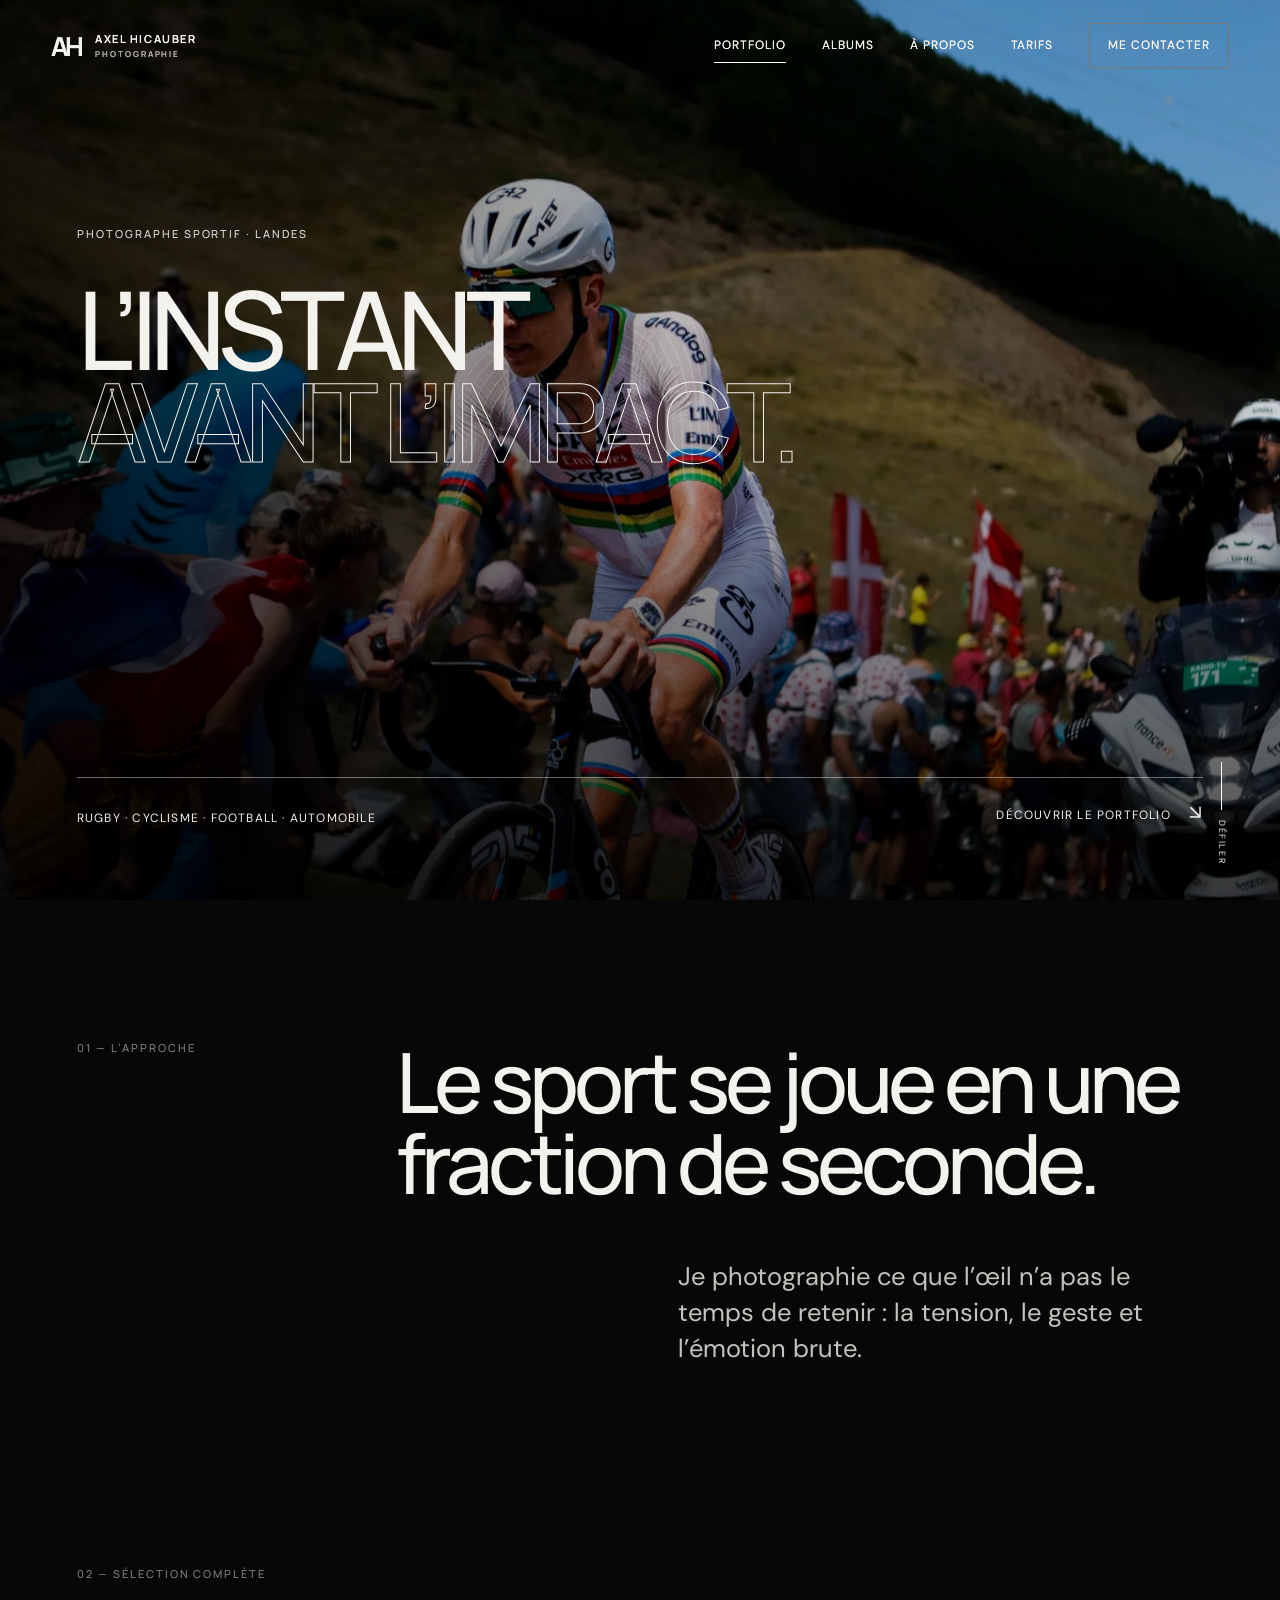
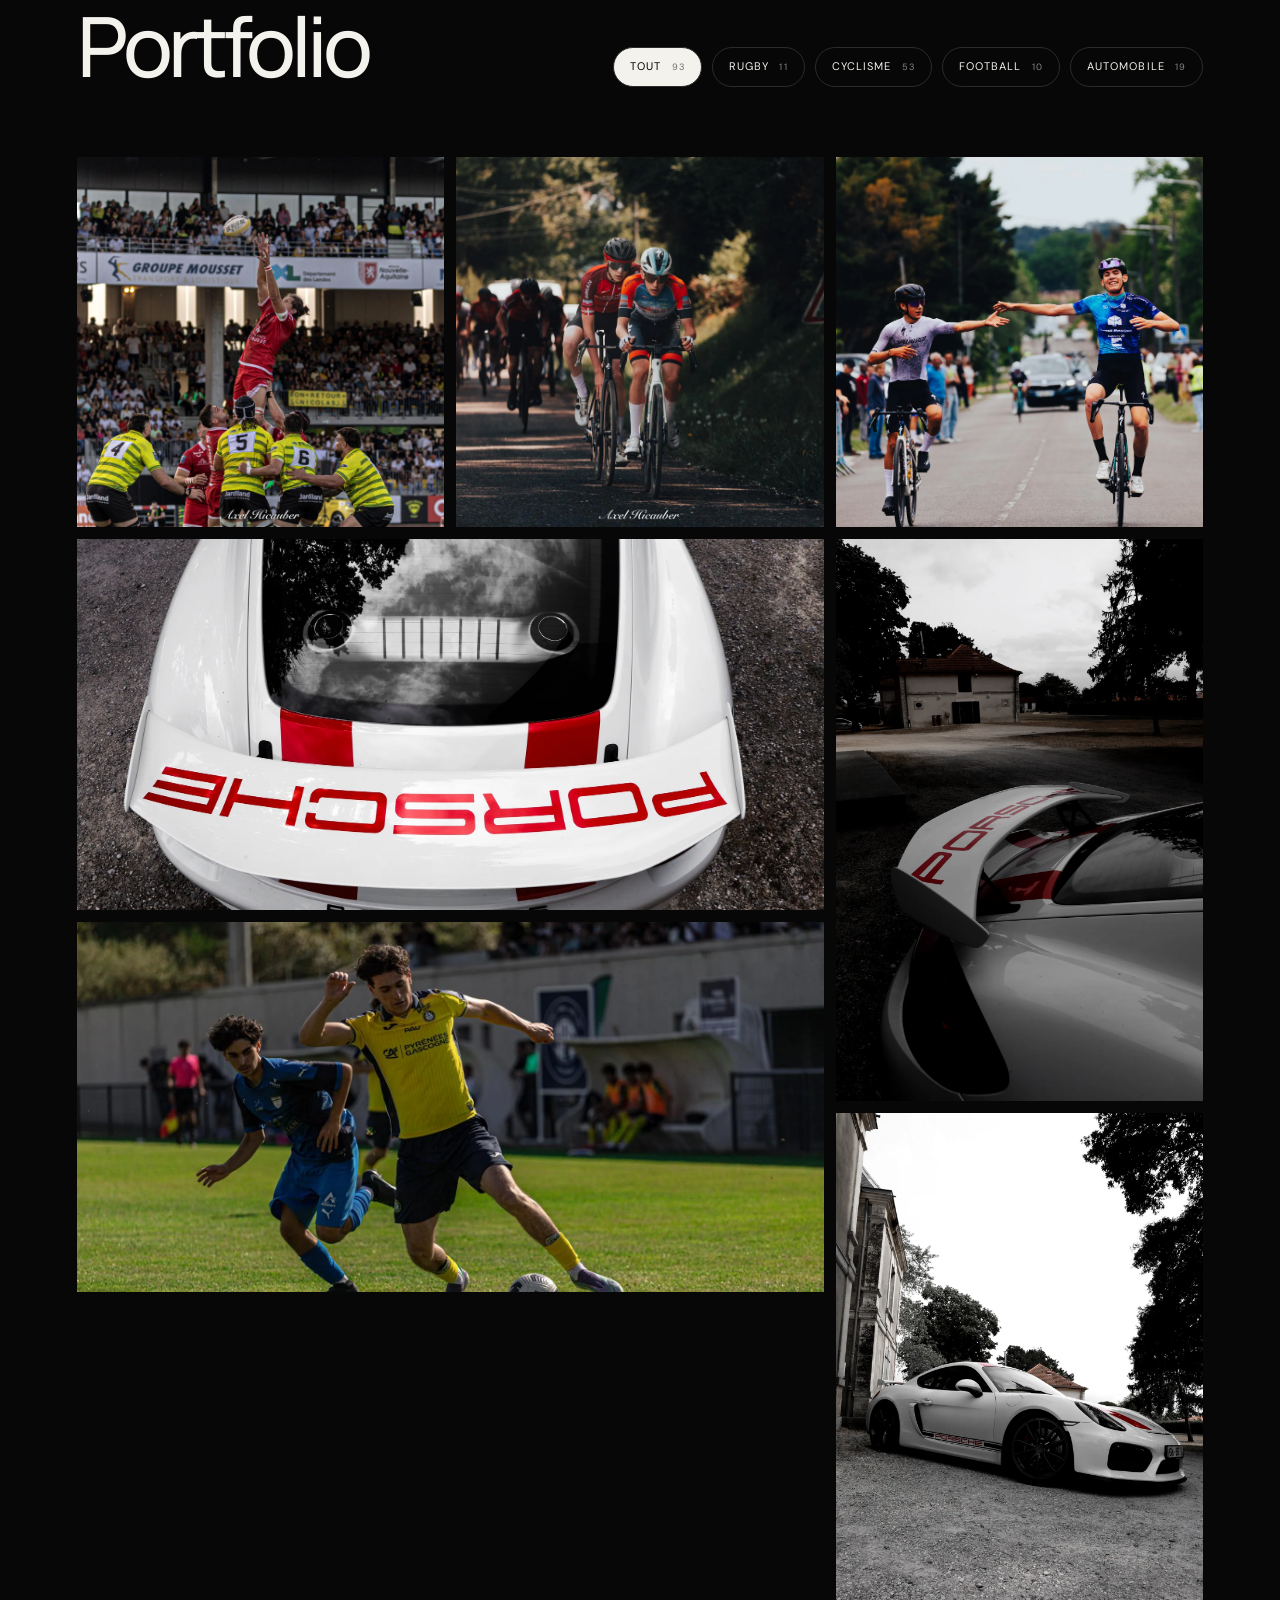
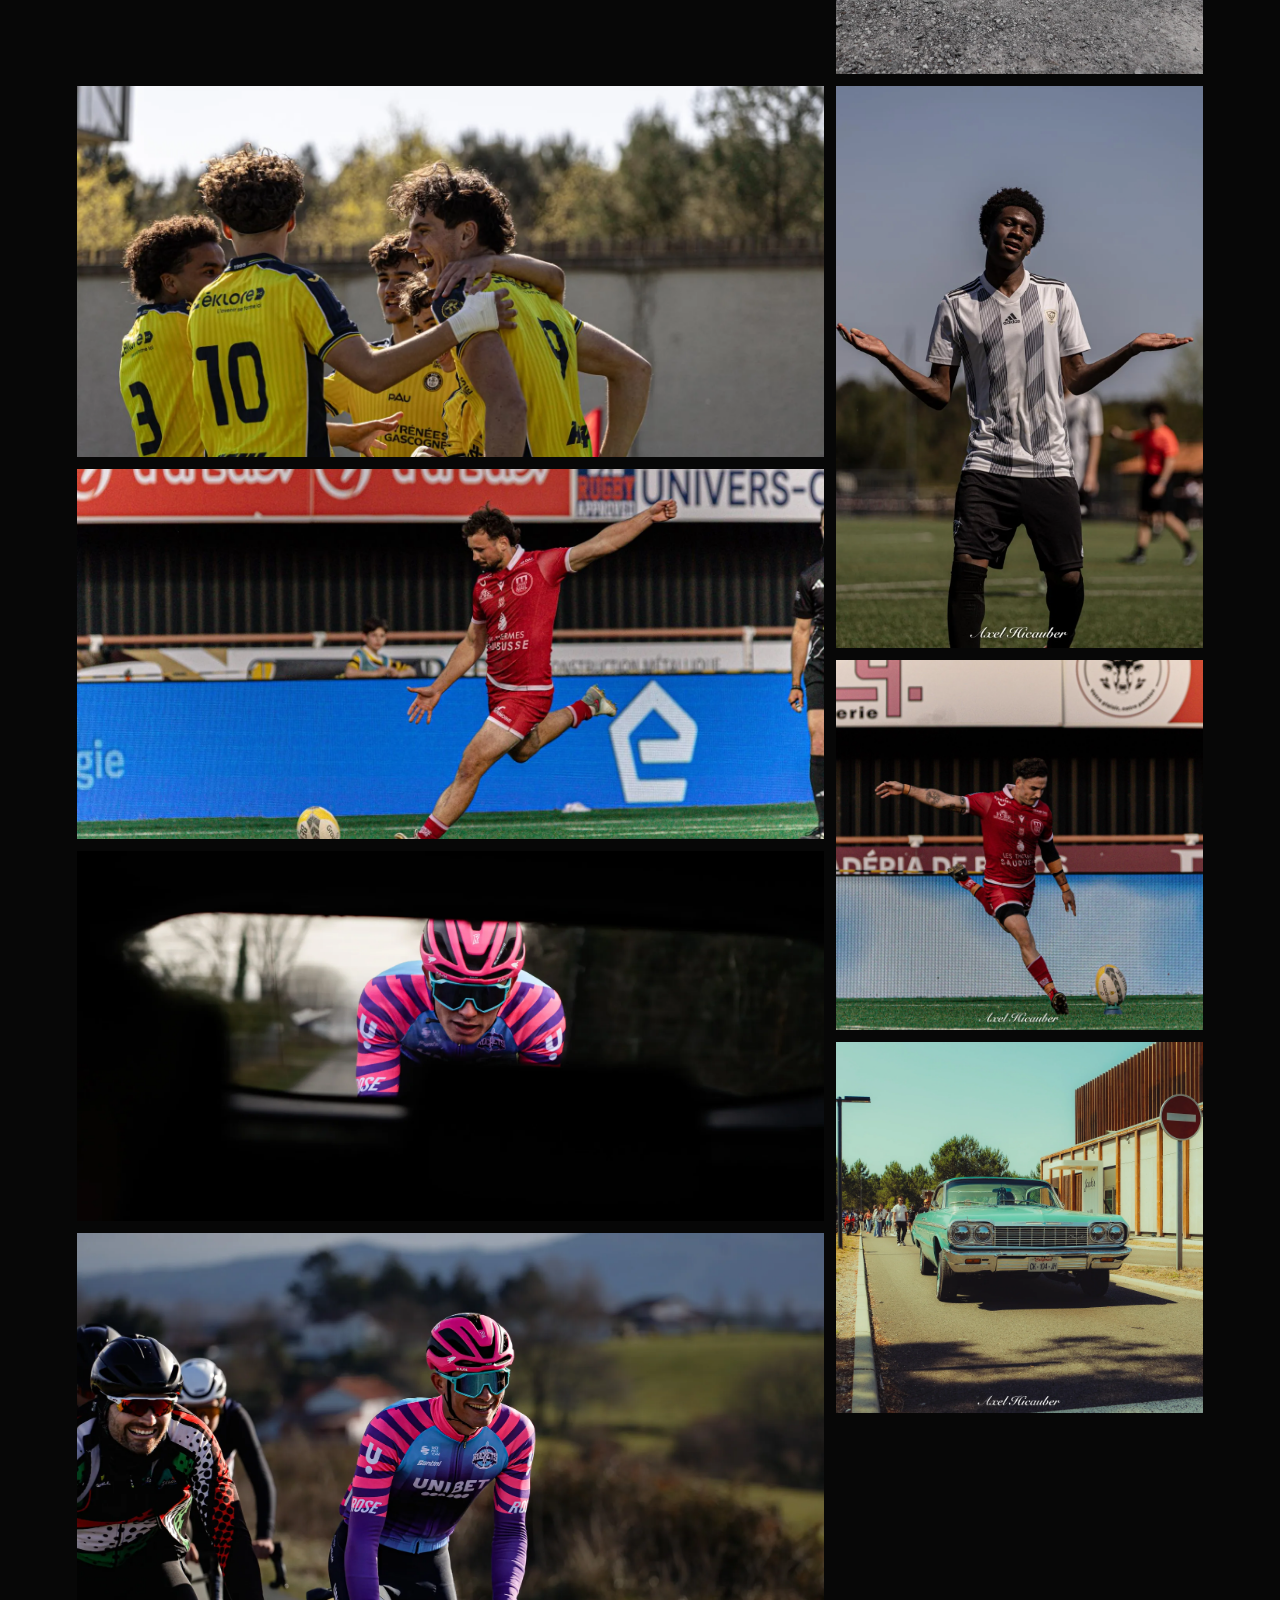
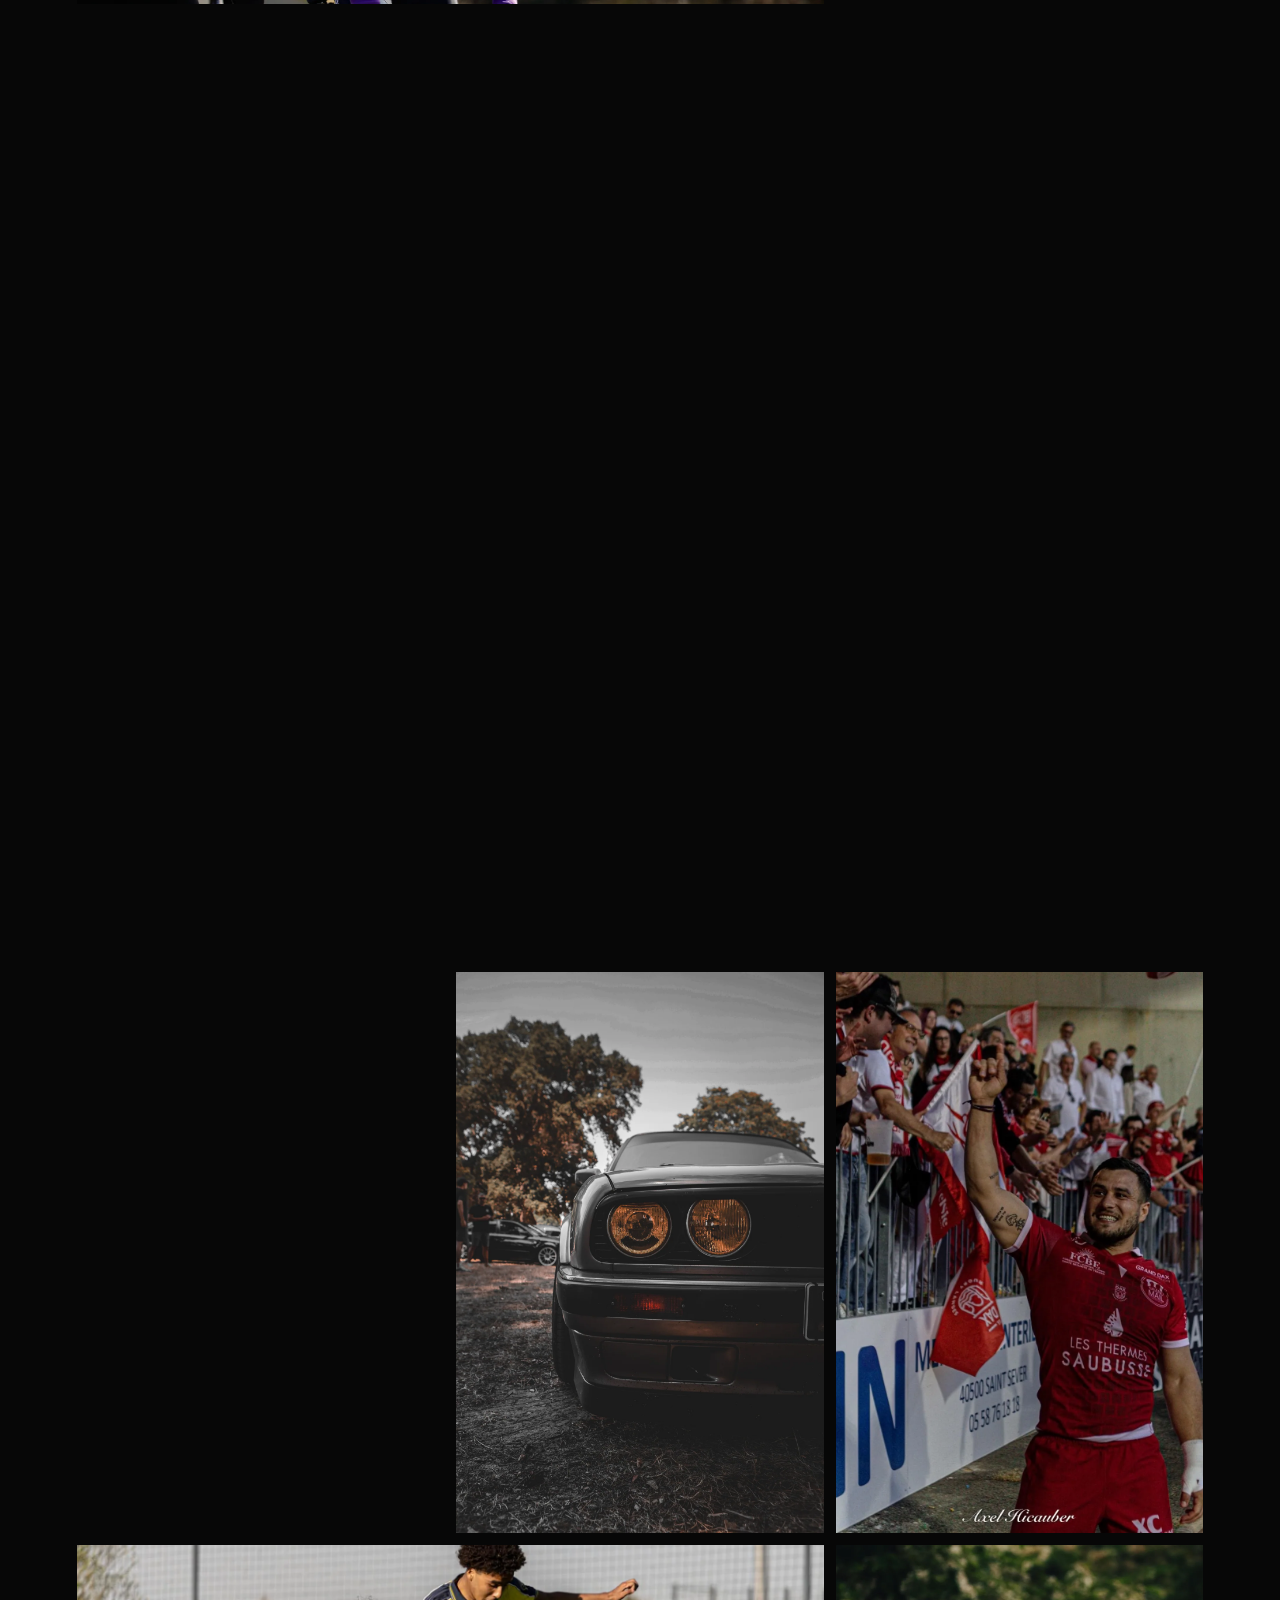
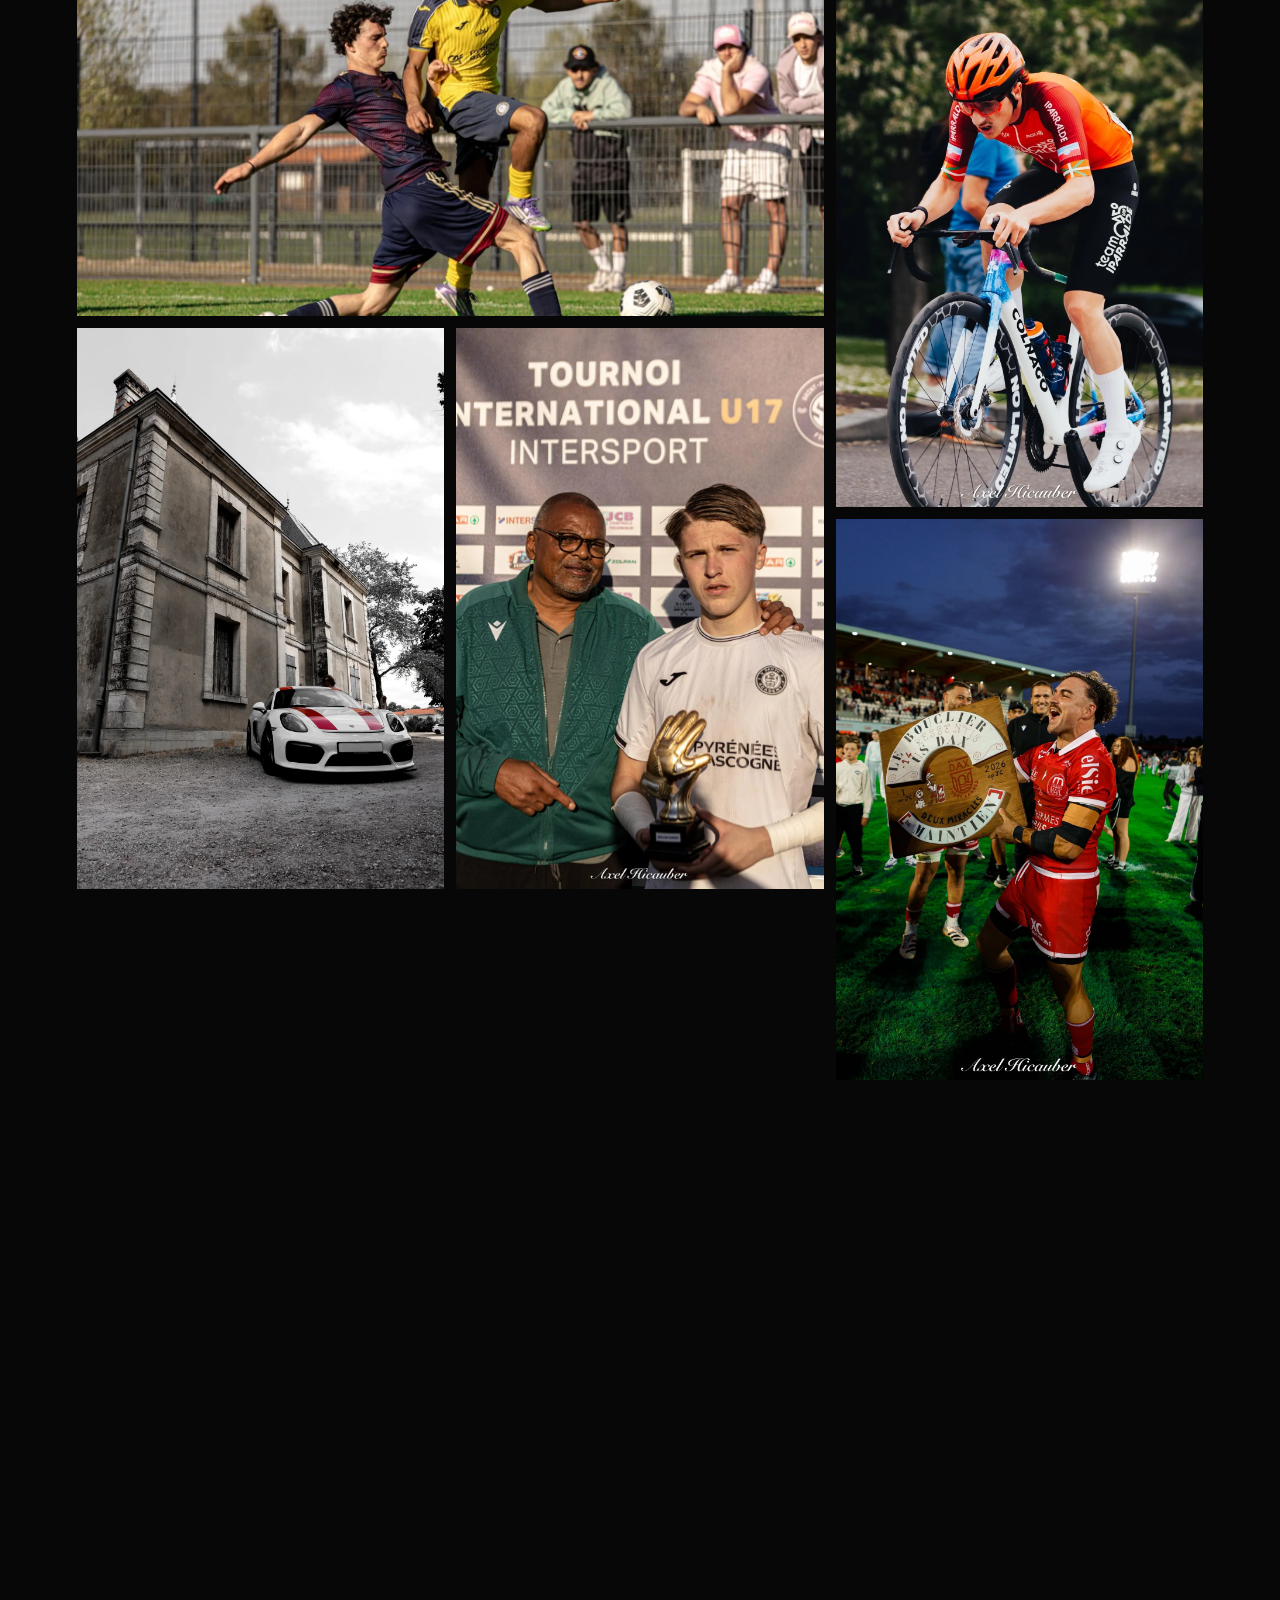
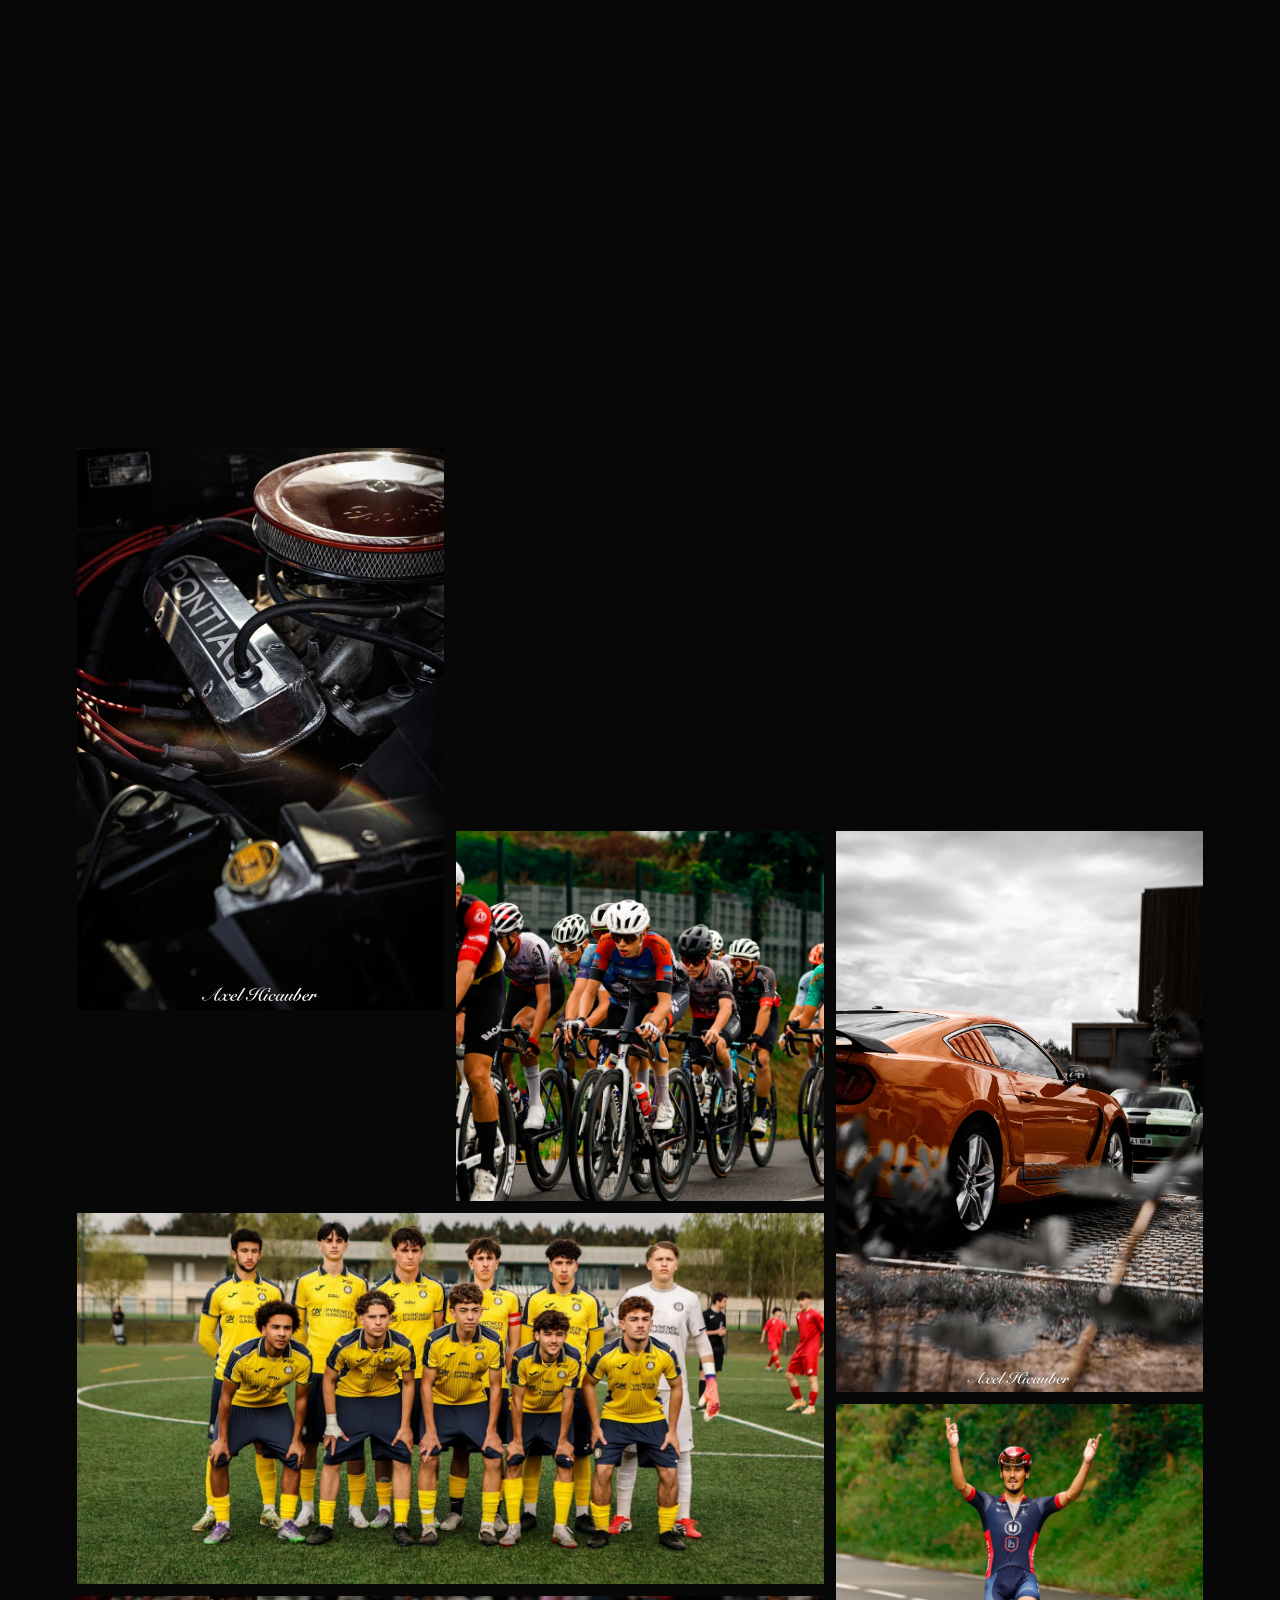
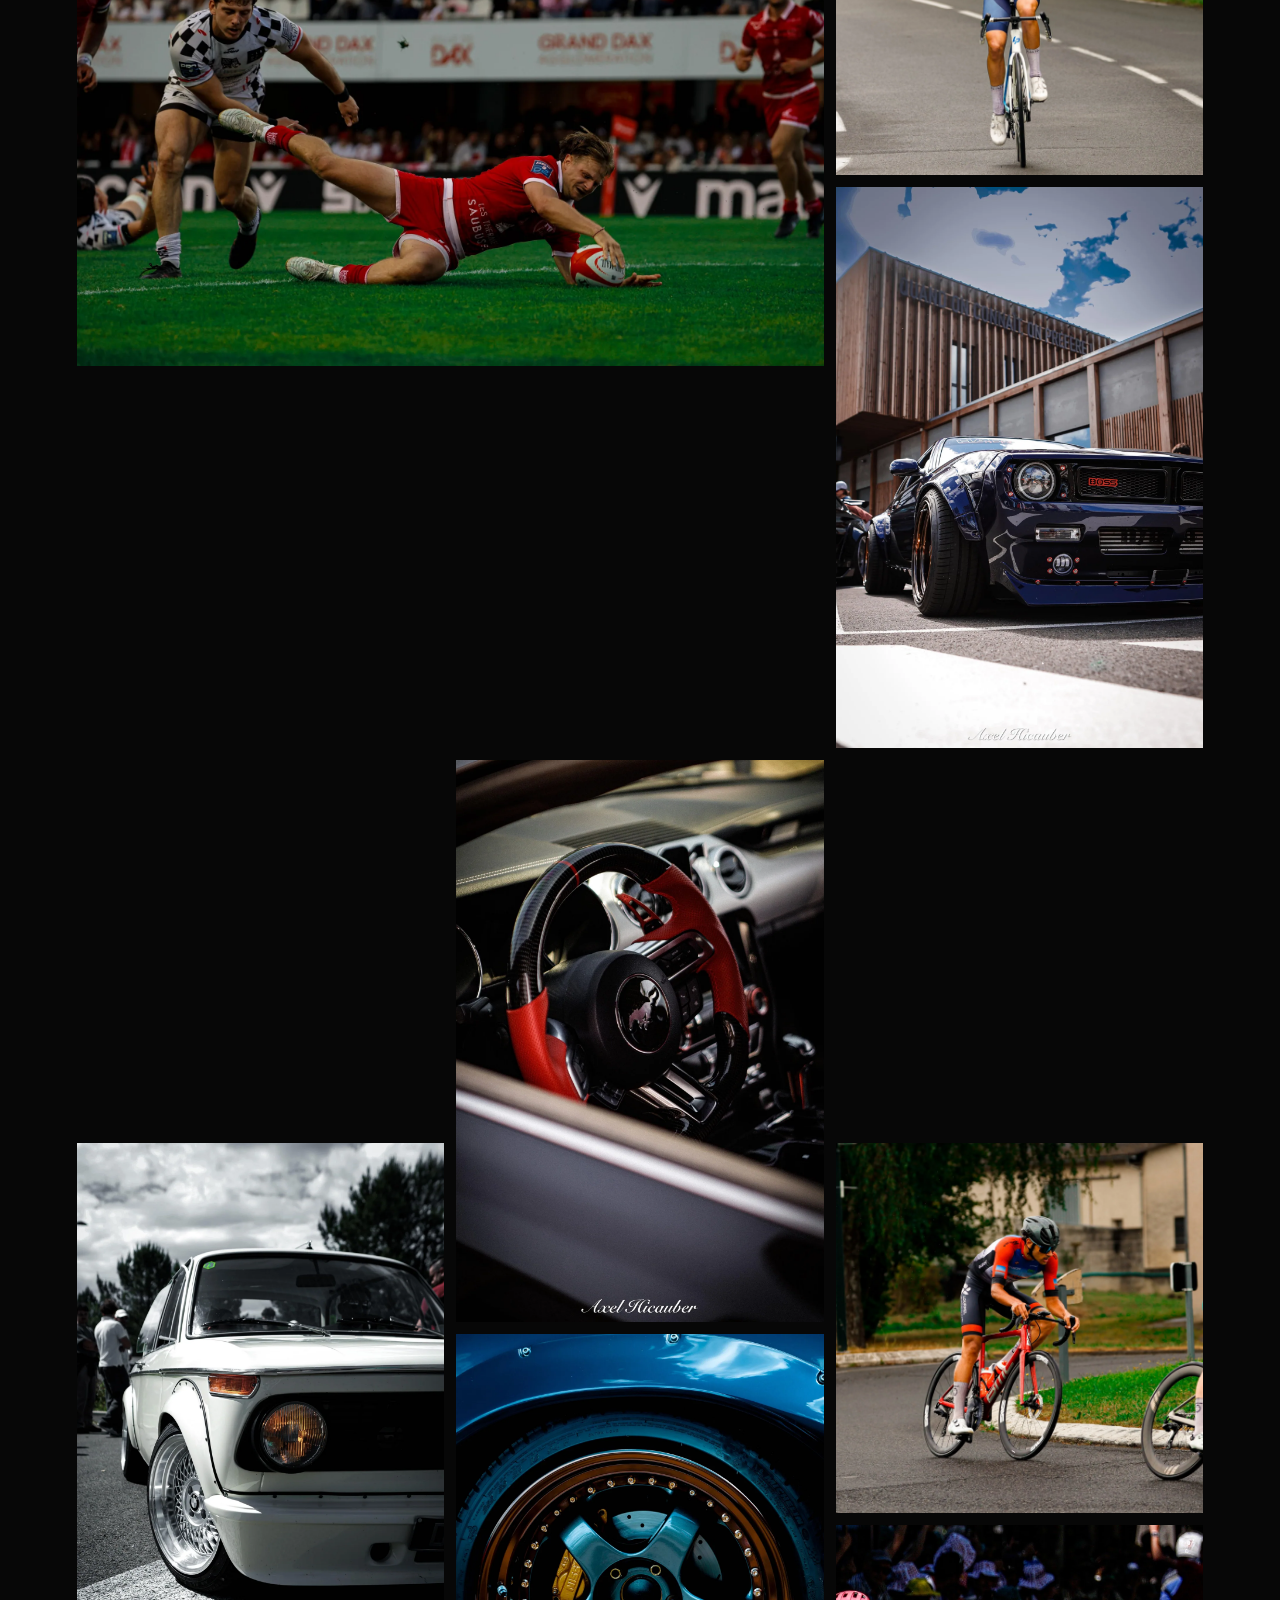
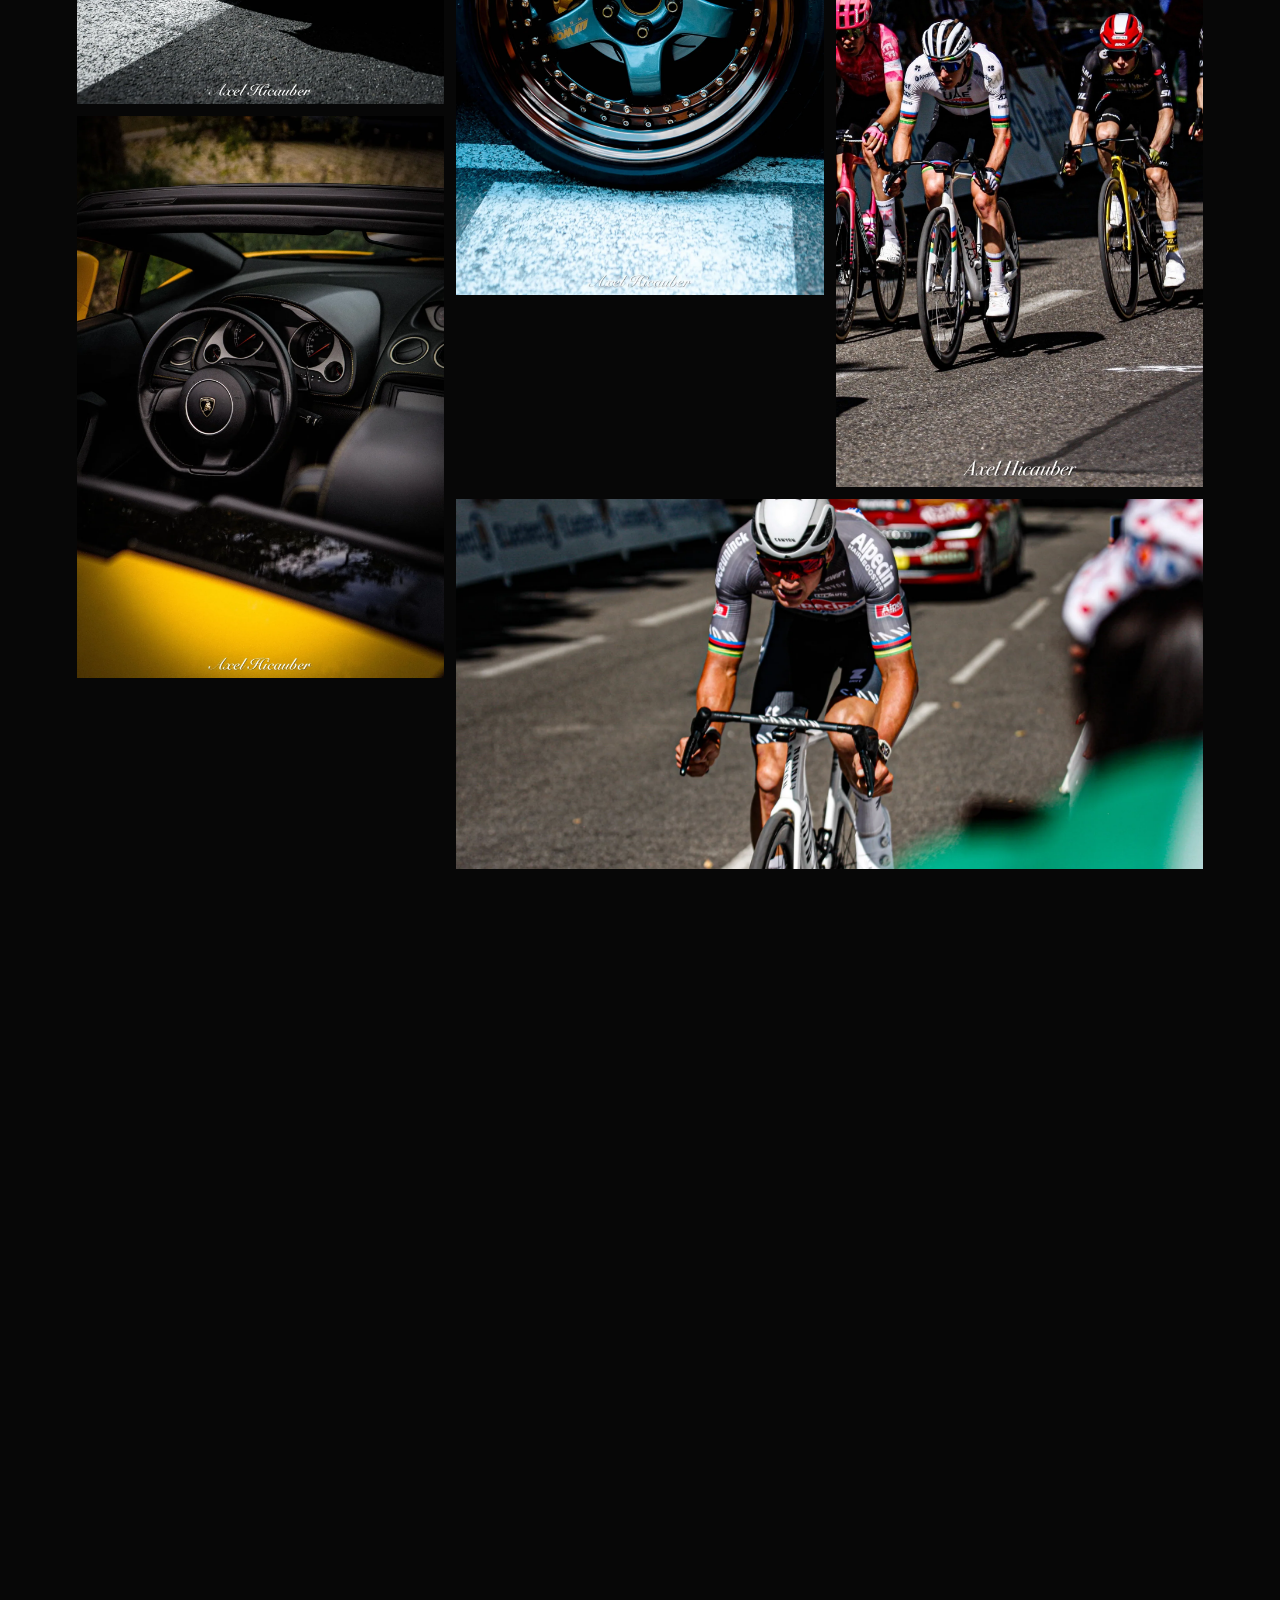
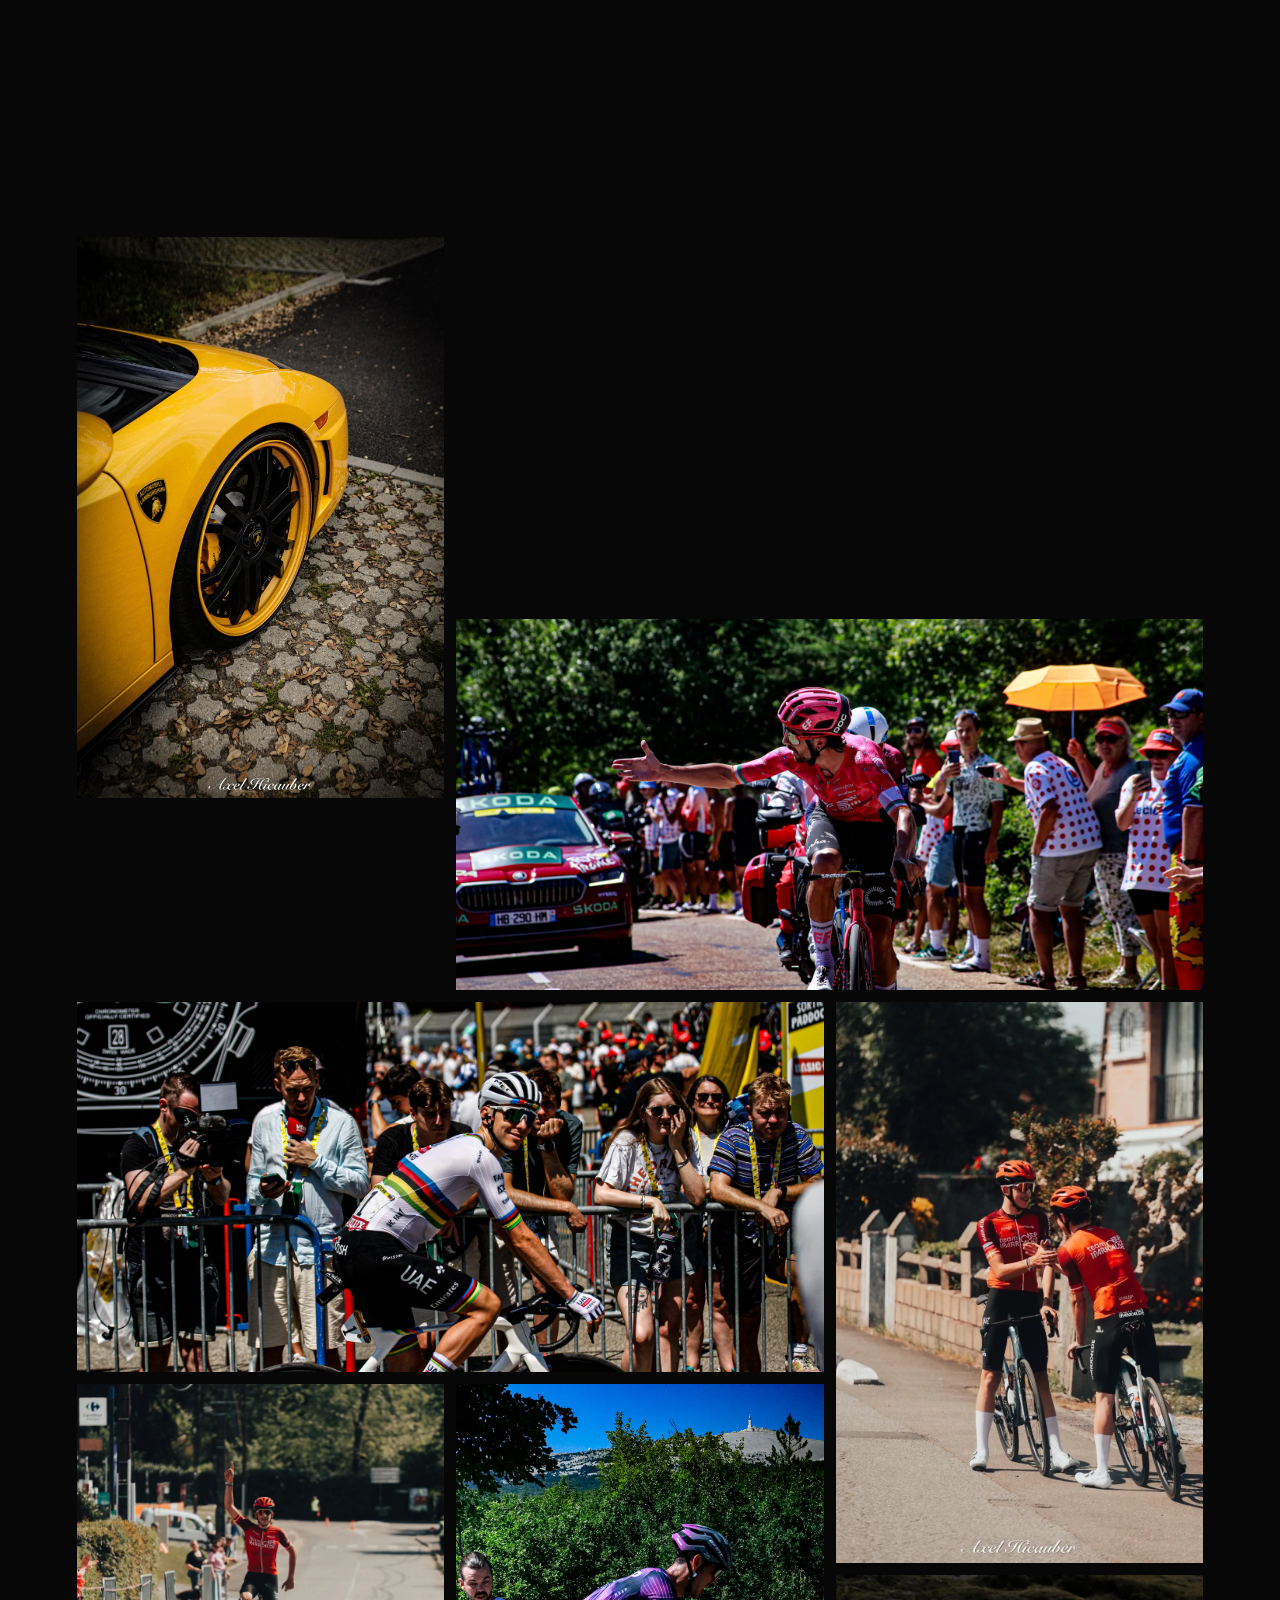
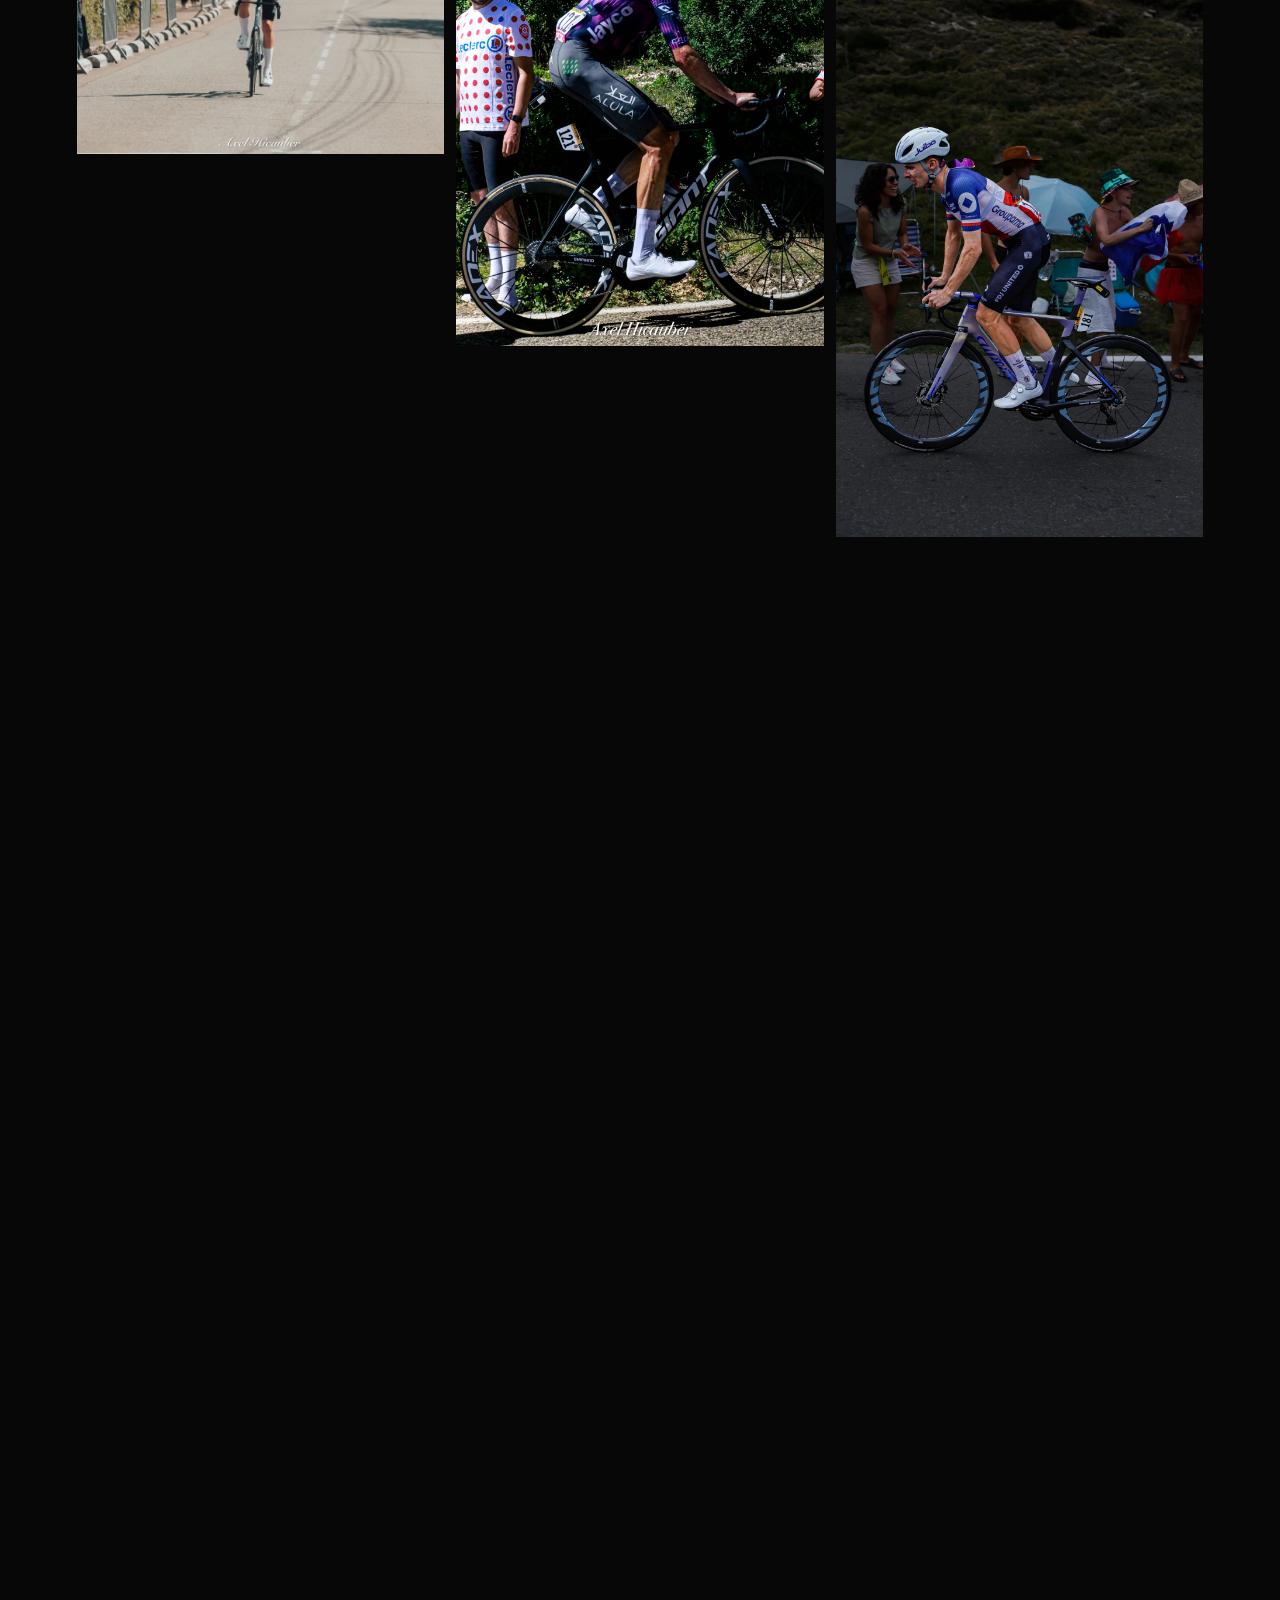
==== commit 7f3e99af: "Remplacer la photo d’accueil par le champion du monde" ====
--- a/index.html
+++ b/index.html
@@ -1 +1 @@
-<!doctype html><html lang="fr"><head><meta charset="utf-8"><meta name="viewport" content="width=device-width,initial-scale=1"><meta name="description" content="Axel Hicauber, photographe sportif dans les Landes. Rugby, cyclisme, football et automobile."><meta name="theme-color" content="#070707"><title>Axel Hicauber — Photographe sportif</title><link rel="preconnect" href="https://fonts.googleapis.com"><link rel="preconnect" href="https://fonts.gstatic.com" crossorigin><link href="https://fonts.googleapis.com/css2?family=DM+Sans:wght@400;500;600&family=Manrope:wght@400;500;600;700&display=swap" rel="stylesheet"><link rel="stylesheet" href="assets/css/style.css"><script src="assets/js/main.js" defer></script></head><body><a class="skip-link" href="#main">Aller au contenu</a><header class="site-header " data-header><a class="brand" href="index.html" aria-label="Accueil Axel Hicauber"><span class="brand-mark">AH</span><span class="brand-name">Axel Hicauber<small>Photographie</small></span></a><button class="menu-toggle" type="button" aria-expanded="false" aria-controls="site-nav" aria-label="Ouvrir le menu"><span></span><span></span></button><nav id="site-nav" class="site-nav" aria-label="Navigation principale"><a class="active" href="index.html">Portfolio</a><a class="" href="albums.html">Albums</a><a class="" href="apropos.html">À propos</a><a class="" href="tarifs.html">Tarifs</a><a class="nav-cta " href="contact.html">Me contacter</a></nav></header><main id="main"><section class="hero"><img class="hero-media" src="assets/images/rugby-touche.webp" alt="Joueur de rugby élevé en touche au milieu d’un stade plein" fetchpriority="high"><div class="hero-shade"></div><div class="hero-content"><p class="eyebrow reveal">Photographe sportif · Landes</p><h1 class="reveal">L’instant<br><em>avant l’impact.</em></h1><div class="hero-bottom reveal"><p>Rugby · Cyclisme · Football · Automobile</p><a class="text-link" href="#portfolio">Découvrir le portfolio <span>↘</span></a></div></div><div class="scroll-cue" aria-hidden="true"><span></span>Défiler</div></section><section class="intro section"><p class="section-index reveal">01 — L’approche</p><div class="intro-copy"><h2 class="display reveal">Le sport se joue en une fraction de seconde.</h2><p class="lead reveal">Je photographie ce que l’œil n’a pas le temps de retenir : la tension, le geste et l’émotion brute.</p></div></section><section id="portfolio" class="portfolio section"><header class="section-head"><div><p class="section-index reveal">02 — Sélection complète</p><h2 class="display reveal">Portfolio</h2></div><div class="filters reveal" role="group" aria-label="Filtrer les photographies"><button class="filter active" type="button" data-filter="all">Tout <small>93</small></button><button class="filter" type="button" data-filter="rugby">Rugby <small>11</small></button><button class="filter" type="button" data-filter="cyclisme">Cyclisme <small>53</small></button><button class="filter" type="button" data-filter="football">Football <small>10</small></button><button class="filter" type="button" data-filter="automobile">Automobile <small>19</small></button></div></header><div class="gallery-grid"><button class="gallery-item  reveal" data-category="rugby" data-title="La touche" data-meta="Rugby · Axel Hicauber" type="button"><img src="assets/images/rugby-touche.webp" alt="Joueur de rugby élevé dans les airs lors d’une touche" loading="lazy"><span class="gallery-caption"><b>La touche</b><small>Rugby</small></span></button><button class="gallery-item  reveal" data-category="cyclisme" data-title="L’échappée" data-meta="Cyclisme · Axel Hicauber" type="button"><img src="assets/images/cyclisme-echappee.webp" alt="Deux cyclistes emmenant le peloton" loading="lazy"><span class="gallery-caption"><b>L’échappée</b><small>Cyclisme</small></span></button><button class="gallery-item wide reveal" data-category="automobile" data-title="Pureté mécanique" data-meta="Automobile · Axel Hicauber" type="button"><img src="assets/images/auto-porsche-aile.webp" alt="Vue aérienne de l’aileron d’une Porsche GT4" loading="lazy"><span class="gallery-caption"><b>Pureté mécanique</b><small>Automobile</small></span></button><button class="gallery-item wide reveal" data-category="football" data-title="Le duel" data-meta="Football · Axel Hicauber" type="button"><img src="assets/images/football-duel.webp" alt="Deux joueurs de football disputant le ballon" loading="lazy"><span class="gallery-caption"><b>Le duel</b><small>Football</small></span></button><button class="gallery-item wide reveal" data-category="rugby" data-title="L’alignement" data-meta="Rugby · Axel Hicauber" type="button"><img src="assets/images/rugby-passe.webp" alt="Joueur de rugby rouge préparant une passe" loading="lazy"><span class="gallery-caption"><b>L’alignement</b><small>Rugby</small></span></button><button class="gallery-item  reveal" data-category="cyclisme" data-title="Complicité" data-meta="Cyclisme · Axel Hicauber" type="button"><img src="assets/images/cyclisme-complicite.webp" alt="Deux cyclistes se félicitant après l’arrivée" loading="lazy"><span class="gallery-caption"><b>Complicité</b><small>Cyclisme</small></span></button><button class="gallery-item tall reveal" data-category="automobile" data-title="L’aileron" data-meta="Automobile · Axel Hicauber" type="button"><img src="assets/images/auto-porsche-detail.webp" alt="Détail d’un aileron Porsche" loading="lazy"><span class="gallery-caption"><b>L’aileron</b><small>Automobile</small></span></button><button class="gallery-item wide reveal" data-category="football" data-title="Joie collective" data-meta="Football · Axel Hicauber" type="button"><img src="assets/images/football-celebration.webp" alt="Joueurs de football célébrant un but" loading="lazy"><span class="gallery-caption"><b>Joie collective</b><small>Football</small></span></button><button class="gallery-item wide reveal" data-category="rugby" data-title="Le buteur" data-meta="Rugby · Axel Hicauber" type="button"><img src="assets/images/rugby-buteur.webp" alt="Buteur de rugby frappant le ballon" loading="lazy"><span class="gallery-caption"><b>Le buteur</b><small>Rugby</small></span></button><button class="gallery-item wide reveal" data-category="cyclisme" data-title="Dans la roue" data-meta="Cyclisme · Axel Hicauber" type="button"><img src="assets/images/cyclisme-retroviseur.webp" alt="Cycliste cadré dans un rétroviseur" loading="lazy"><span class="gallery-caption"><b>Dans la roue</b><small>Cyclisme</small></span></button><button class="gallery-item tall reveal" data-category="automobile" data-title="GT4" data-meta="Automobile · Axel Hicauber" type="button"><img src="assets/images/auto-porsche-profil.webp" alt="Porsche GT4 blanche devant une architecture ancienne" loading="lazy"><span class="gallery-caption"><b>GT4</b><small>Automobile</small></span></button><button class="gallery-item tall reveal" data-category="football" data-title="L’attitude" data-meta="Football · Axel Hicauber" type="button"><img src="assets/images/football-portrait.webp" alt="Portrait d’un jeune footballeur sur le terrain" loading="lazy"><span class="gallery-caption"><b>L’attitude</b><small>Football</small></span></button><button class="gallery-item  reveal" data-category="rugby" data-title="Transformation" data-meta="Rugby · Axel Hicauber" type="button"><img src="assets/images/rugby-transformation.webp" alt="Joueur de rugby lors d’une transformation" loading="lazy"><span class="gallery-caption"><b>Transformation</b><small>Rugby</small></span></button><button class="gallery-item wide reveal" data-category="cyclisme" data-title="Souffle léger" data-meta="Cyclisme · Axel Hicauber" type="button"><img src="assets/images/cyclisme-sourire.webp" alt="Cycliste souriant dans un groupe" loading="lazy"><span class="gallery-caption"><b>Souffle léger</b><small>Cyclisme</small></span></button><button class="gallery-item  reveal" data-category="automobile" data-title="Icône américaine" data-meta="Automobile · Axel Hicauber" type="button"><img src="assets/images/auto-americaine.webp" alt="Voiture américaine classique bleu turquoise" loading="lazy"><span class="gallery-caption"><b>Icône américaine</b><small>Automobile</small></span></button><button class="gallery-item wide reveal" data-category="football" data-title="L’arrêt" data-meta="Football · Axel Hicauber" type="button"><img src="assets/images/football-arret.webp" alt="Gardien de football plongeant sur le ballon" loading="lazy"><span class="gallery-caption"><b>L’arrêt</b><small>Football</small></span></button><button class="gallery-item tall reveal" data-category="rugby" data-title="L’entrée" data-meta="Rugby · Axel Hicauber" type="button"><img src="assets/images/rugby-entree.webp" alt="Joueur de rugby entrant sur le terrain avec le ballon" loading="lazy"><span class="gallery-caption"><b>L’entrée</b><small>Rugby</small></span></button><button class="gallery-item tall reveal" data-category="cyclisme" data-title="Équilibre" data-meta="Cyclisme · Axel Hicauber" type="button"><img src="assets/images/cyclisme-wheelie.webp" alt="Cycliste réalisant une roue arrière" loading="lazy"><span class="gallery-caption"><b>Équilibre</b><small>Cyclisme</small></span></button><button class="gallery-item tall reveal" data-category="automobile" data-title="Orange mécanique" data-meta="Automobile · Axel Hicauber" type="button"><img src="assets/images/auto-vintage-orange.webp" alt="Détail d’une voiture orange ancienne" loading="lazy"><span class="gallery-caption"><b>Orange mécanique</b><small>Automobile</small></span></button><button class="gallery-item tall reveal" data-category="football" data-title="Le binôme" data-meta="Football · Axel Hicauber" type="button"><img src="assets/images/football-binome.webp" alt="Deux joueurs de football marchant côte à côte" loading="lazy"><span class="gallery-caption"><b>Le binôme</b><small>Football</small></span></button><button class="gallery-item  reveal" data-category="cyclisme" data-title="Victoire" data-meta="Cyclisme · Axel Hicauber" type="button"><img src="assets/images/cyclisme-victoire.webp" alt="Cycliste franchissant la ligne en vainqueur" loading="lazy"><span class="gallery-caption"><b>Victoire</b><small>Cyclisme</small></span></button><button class="gallery-item tall reveal" data-category="automobile" data-title="Regard vintage" data-meta="Automobile · Axel Hicauber" type="button"><img src="assets/images/auto-bmw.webp" alt="Face avant d’une BMW ancienne" loading="lazy"><span class="gallery-caption"><b>Regard vintage</b><small>Automobile</small></span></button><button class="gallery-item wide reveal" data-category="football" data-title="Le tacle" data-meta="Football · Axel Hicauber" type="button"><img src="assets/images/football-tacle.webp" alt="Deux footballeurs engagés dans un duel" loading="lazy"><span class="gallery-caption"><b>Le tacle</b><small>Football</small></span></button><button class="gallery-item tall reveal" data-category="rugby" data-title="Face au public" data-meta="Rugby · Axel Hicauber" type="button"><img src="assets/images/rugby-public.webp" alt="Joueur de rugby saluant les supporters" loading="lazy"><span class="gallery-caption"><b>Face au public</b><small>Rugby</small></span></button><button class="gallery-item tall reveal" data-category="cyclisme" data-title="Dans l’effort" data-meta="Cyclisme · Axel Hicauber" type="button"><img src="assets/images/cyclisme-effort.webp" alt="Cycliste orange au cœur de l’effort" loading="lazy"><span class="gallery-caption"><b>Dans l’effort</b><small>Cyclisme</small></span></button><button class="gallery-item tall reveal" data-category="automobile" data-title="Porsche et pierre" data-meta="Automobile · Axel Hicauber" type="button"><img src="assets/images/auto-porsche-architecture.webp" alt="Porsche GT4 devant une demeure ancienne" loading="lazy"><span class="gallery-caption"><b>Porsche et pierre</b><small>Automobile</small></span></button><button class="gallery-item tall reveal" data-category="football" data-title="Le trophée" data-meta="Football · Axel Hicauber" type="button"><img src="assets/images/football-trophee.webp" alt="Jeune gardien recevant un trophée" loading="lazy"><span class="gallery-caption"><b>Le trophée</b><small>Football</small></span></button><button class="gallery-item tall reveal" data-category="rugby" data-title="Le bouclier" data-meta="Rugby · Axel Hicauber" type="button"><img src="assets/images/rugby-bouclier.webp" alt="Joueur de rugby célébrant avec un bouclier" loading="lazy"><span class="gallery-caption"><b>Le bouclier</b><small>Rugby</small></span></button><button class="gallery-item wide reveal" data-category="cyclisme" data-title="Peloton rouge" data-meta="Cyclisme · Axel Hicauber" type="button"><img src="assets/images/cyclisme-peloton-rouge.webp" alt="Cyclistes rouges en tête de course" loading="lazy"><span class="gallery-caption"><b>Peloton rouge</b><small>Cyclisme</small></span></button><button class="gallery-item tall reveal" data-category="automobile" data-title="SRT" data-meta="Automobile · Axel Hicauber" type="button"><img src="assets/images/auto-srt.webp" alt="Détail de la calandre d’une sportive SRT" loading="lazy"><span class="gallery-caption"><b>SRT</b><small>Automobile</small></span></button><button class="gallery-item wide reveal" data-category="football" data-title="Champions" data-meta="Football · Axel Hicauber" type="button"><img src="assets/images/football-victoire-equipe.webp" alt="Équipe de football célébrant une victoire" loading="lazy"><span class="gallery-caption"><b>Champions</b><small>Football</small></span></button><button class="gallery-item wide reveal" data-category="rugby" data-title="L’essai" data-meta="Rugby · Axel Hicauber" type="button"><img src="assets/images/rugby-essai.webp" alt="Joueur de rugby plongeant pour marquer" loading="lazy"><span class="gallery-caption"><b>L’essai</b><small>Rugby</small></span></button><button class="gallery-item  reveal" data-category="cyclisme" data-title="La course" data-meta="Cyclisme · Axel Hicauber" type="button"><img src="assets/images/cyclisme-course.webp" alt="Cycliste lancé dans une rue fleurie" loading="lazy"><span class="gallery-caption"><b>La course</b><small>Cyclisme</small></span></button><button class="gallery-item tall reveal" data-category="automobile" data-title="Le cœur mécanique" data-meta="Automobile · Axel Hicauber" type="button"><img src="assets/images/auto-moteur-pontiac.webp" alt="Détail du moteur d’une Pontiac" loading="lazy"><span class="gallery-caption"><b>Le cœur mécanique</b><small>Automobile</small></span></button><button class="gallery-item  reveal" data-category="football" data-title="Le dribble" data-meta="Football · Axel Hicauber" type="button"><img src="assets/images/football-dribble.webp" alt="Footballeur jaune conduisant le ballon" loading="lazy"><span class="gallery-caption"><b>Le dribble</b><small>Football</small></span></button><button class="gallery-item  reveal" data-category="rugby" data-title="La frappe" data-meta="Rugby · Axel Hicauber" type="button"><img src="assets/images/rugby-coup-de-pied.webp" alt="Joueur de rugby frappant le ballon en mouvement" loading="lazy"><span class="gallery-caption"><b>La frappe</b><small>Rugby</small></span></button><button class="gallery-item  reveal" data-category="cyclisme" data-title="Le peloton" data-meta="Cyclisme · Axel Hicauber" type="button"><img src="assets/images/cyclisme-peloton.webp" alt="Peloton cycliste compact" loading="lazy"><span class="gallery-caption"><b>Le peloton</b><small>Cyclisme</small></span></button><button class="gallery-item tall reveal" data-category="automobile" data-title="Mustang" data-meta="Automobile · Axel Hicauber" type="button"><img src="assets/images/auto-mustang-orange.webp" alt="Sportive orange sous un ciel dramatique" loading="lazy"><span class="gallery-caption"><b>Mustang</b><small>Automobile</small></span></button><button class="gallery-item wide reveal" data-category="football" data-title="L’équipe" data-meta="Football · Axel Hicauber" type="button"><img src="assets/images/football-equipe.webp" alt="Portrait collectif d’une équipe de football" loading="lazy"><span class="gallery-caption"><b>L’équipe</b><small>Football</small></span></button><button class="gallery-item wide reveal" data-category="rugby" data-title="À la ligne" data-meta="Rugby · Axel Hicauber" type="button"><img src="assets/images/rugby-plongeon.webp" alt="Joueur de rugby aplatissant en glissade" loading="lazy"><span class="gallery-caption"><b>À la ligne</b><small>Rugby</small></span></button><button class="gallery-item  reveal" data-category="cyclisme" data-title="Les bras levés" data-meta="Cyclisme · Axel Hicauber" type="button"><img src="assets/images/cyclisme-victoire-bras.webp" alt="Cycliste levant les bras à l’arrivée" loading="lazy"><span class="gallery-caption"><b>Les bras levés</b><small>Cyclisme</small></span></button><button class="gallery-item tall reveal" data-category="automobile" data-title="Boss" data-meta="Automobile · Axel Hicauber" type="button"><img src="assets/images/auto-muscle-bleue.webp" alt="Muscle car bleue photographiée au ras du sol" loading="lazy"><span class="gallery-caption"><b>Boss</b><small>Automobile</small></span></button><button class="gallery-item wide reveal" data-category="rugby" data-title="Vers le ciel" data-meta="Rugby · Axel Hicauber" type="button"><img src="assets/images/rugby-touche-ciel.webp" alt="Joueur de rugby captant le ballon en touche" loading="lazy"><span class="gallery-caption"><b>Vers le ciel</b><small>Rugby</small></span></button><button class="gallery-item  reveal" data-category="cyclisme" data-title="À bloc" data-meta="Cyclisme · Axel Hicauber" type="button"><img src="assets/images/cyclisme-duo-rouge.webp" alt="Deux cyclistes rouges dans l’effort" loading="lazy"><span class="gallery-caption"><b>À bloc</b><small>Cyclisme</small></span></button><button class="gallery-item tall reveal" data-category="automobile" data-title="Poste de pilotage" data-meta="Automobile · Axel Hicauber" type="button"><img src="assets/images/auto-ferrari-volant.webp" alt="Volant rouge et carbone d’une sportive" loading="lazy"><span class="gallery-caption"><b>Poste de pilotage</b><small>Automobile</small></span></button><button class="gallery-item  reveal" data-category="cyclisme" data-title="La poursuite" data-meta="Cyclisme · Axel Hicauber" type="button"><img src="assets/images/cyclisme-poursuite-rouge.webp" alt="Cycliste rouge suivi dans le peloton" loading="lazy"><span class="gallery-caption"><b>La poursuite</b><small>Cyclisme</small></span></button><button class="gallery-item tall reveal" data-category="automobile" data-title="Classic BMW" data-meta="Automobile · Axel Hicauber" type="button"><img src="assets/images/auto-bmw-blanche.webp" alt="BMW blanche ancienne au soleil" loading="lazy"><span class="gallery-caption"><b>Classic BMW</b><small>Automobile</small></span></button><button class="gallery-item  reveal" data-category="cyclisme" data-title="Sortie de virage" data-meta="Cyclisme · Axel Hicauber" type="button"><img src="assets/images/cyclisme-virage.webp" alt="Cycliste rouge relançant en sortie de virage" loading="lazy"><span class="gallery-caption"><b>Sortie de virage</b><small>Cyclisme</small></span></button><button class="gallery-item tall reveal" data-category="automobile" data-title="La jante" data-meta="Automobile · Axel Hicauber" type="button"><img src="assets/images/auto-jante-bleue.webp" alt="Détail de roue sportive bleu et bronze" loading="lazy"><span class="gallery-caption"><b>La jante</b><small>Automobile</small></span></button><button class="gallery-item tall reveal" data-category="cyclisme" data-title="Le champion" data-meta="Cyclisme · Axel Hicauber" type="button"><img src="assets/images/cyclisme-champion.webp" alt="Champion cycliste au cœur d’un groupe" loading="lazy"><span class="gallery-caption"><b>Le champion</b><small>Cyclisme</small></span></button><button class="gallery-item tall reveal" data-category="automobile" data-title="Lamborghini" data-meta="Automobile · Axel Hicauber" type="button"><img src="assets/images/auto-lamborghini-volant.webp" alt="Habitacle sombre d’une Lamborghini jaune" loading="lazy"><span class="gallery-caption"><b>Lamborghini</b><small>Automobile</small></span></button><button class="gallery-item wide reveal" data-category="cyclisme" data-title="Arc-en-ciel" data-meta="Cyclisme · Axel Hicauber" type="button"><img src="assets/images/cyclisme-mondial.webp" alt="Champion du monde cycliste dans l’effort" loading="lazy"><span class="gallery-caption"><b>Arc-en-ciel</b><small>Cyclisme</small></span></button><button class="gallery-item tall reveal" data-category="automobile" data-title="Cuir noir" data-meta="Automobile · Axel Hicauber" type="button"><img src="assets/images/auto-lamborghini-sieges.webp" alt="Détail des sièges d’une Lamborghini jaune" loading="lazy"><span class="gallery-caption"><b>Cuir noir</b><small>Automobile</small></span></button><button class="gallery-item wide reveal" data-category="cyclisme" data-title="La file" data-meta="Cyclisme · Axel Hicauber" type="button"><img src="assets/images/cyclisme-file.webp" alt="Groupe de cyclistes dans une montée" loading="lazy"><span class="gallery-caption"><b>La file</b><small>Cyclisme</small></span></button><button class="gallery-item tall reveal" data-category="automobile" data-title="Au ras du sol" data-meta="Automobile · Axel Hicauber" type="button"><img src="assets/images/auto-porsche-contreplongee.webp" alt="Porsche blanche photographiée en contre-plongée" loading="lazy"><span class="gallery-caption"><b>Au ras du sol</b><small>Automobile</small></span></button><button class="gallery-item wide reveal" data-category="cyclisme" data-title="Dans la foule" data-meta="Cyclisme · Axel Hicauber" type="button"><img src="assets/images/cyclisme-foule.webp" alt="Cycliste saluant le public derrière les barrières" loading="lazy"><span class="gallery-caption"><b>Dans la foule</b><small>Cyclisme</small></span></button><button class="gallery-item tall reveal" data-category="automobile" data-title="Le rassemblement" data-meta="Automobile · Axel Hicauber" type="button"><img src="assets/images/auto-rassemblement.webp" alt="Voitures anciennes rassemblées sous les arbres" loading="lazy"><span class="gallery-caption"><b>Le rassemblement</b><small>Automobile</small></span></button><button class="gallery-item  reveal" data-category="cyclisme" data-title="L’attaque" data-meta="Cyclisme · Axel Hicauber" type="button"><img src="assets/images/cyclisme-attaque.webp" alt="Cycliste rouge relançant devant le public" loading="lazy"><span class="gallery-caption"><b>L’attaque</b><small>Cyclisme</small></span></button><button class="gallery-item tall reveal" data-category="automobile" data-title="Jaune signature" data-meta="Automobile · Axel Hicauber" type="button"><img src="assets/images/auto-lamborghini-roue.webp" alt="Détail de l’aile d’une Lamborghini jaune" loading="lazy"><span class="gallery-caption"><b>Jaune signature</b><small>Automobile</small></span></button><button class="gallery-item wide reveal" data-category="cyclisme" data-title="Au contact" data-meta="Cyclisme · Axel Hicauber" type="button"><img src="assets/images/cyclisme-tour-public.webp" alt="Cycliste professionnel tendant la main au public" loading="lazy"><span class="gallery-caption"><b>Au contact</b><small>Cyclisme</small></span></button><button class="gallery-item wide reveal" data-category="cyclisme" data-title="Arc-en-ciel II" data-meta="Cyclisme · Axel Hicauber" type="button"><img src="assets/images/cyclisme-champion-public.webp" alt="Champion cycliste passant devant le public" loading="lazy"><span class="gallery-caption"><b>Arc-en-ciel II</b><small>Cyclisme</small></span></button><button class="gallery-item tall reveal" data-category="cyclisme" data-title="Entre équipiers" data-meta="Cyclisme · Axel Hicauber" type="button"><img src="assets/images/cyclisme-coequipiers.webp" alt="Deux cyclistes se saluant sur le bord de route" loading="lazy"><span class="gallery-caption"><b>Entre équipiers</b><small>Cyclisme</small></span></button><button class="gallery-item  reveal" data-category="cyclisme" data-title="Numéro un" data-meta="Cyclisme · Axel Hicauber" type="button"><img src="assets/images/cyclisme-victoire-seul.webp" alt="Cycliste victorieux levant un doigt" loading="lazy"><span class="gallery-caption"><b>Numéro un</b><small>Cyclisme</small></span></button><button class="gallery-item tall reveal" data-category="cyclisme" data-title="Le Ventoux" data-meta="Cyclisme · Axel Hicauber" type="button"><img src="assets/images/cyclisme-ventoux.webp" alt="Cycliste grimpant avec le Mont Ventoux en arrière-plan" loading="lazy"><span class="gallery-caption"><b>Le Ventoux</b><small>Cyclisme</small></span></button><button class="gallery-item tall reveal" data-category="cyclisme" data-title="Dans l&rsquo;effort" data-meta="Tour de France 2026 &middot; &Eacute;tape 6" type="button"><img src="assets/images/tdf-2026-etape-6-0969.webp" alt="Cycliste Groupama-FDJ dans l&rsquo;effort en montagne" loading="lazy"><span class="gallery-caption"><b>Dans l&rsquo;effort</b><small>Tour de France &middot; &Eacute;tape 6</small></span></button><button class="gallery-item tall reveal" data-category="cyclisme" data-title="Dans la pente" data-meta="Tour de France 2026 &middot; &Eacute;tape 6" type="button"><img src="assets/images/tdf-2026-etape-6-0970.webp" alt="Peloton gravissant une route de montagne au milieu du public" loading="lazy"><span class="gallery-caption"><b>Dans la pente</b><small>Tour de France &middot; &Eacute;tape 6</small></span></button><button class="gallery-item tall reveal" data-category="cyclisme" data-title="Le duo" data-meta="Tour de France 2026 &middot; &Eacute;tape 6" type="button"><img src="assets/images/tdf-2026-etape-6-0972.webp" alt="Deux cyclistes c&ocirc;te &agrave; c&ocirc;te dans une ascension" loading="lazy"><span class="gallery-caption"><b>Le duo</b><small>Tour de France &middot; &Eacute;tape 6</small></span></button><button class="gallery-item tall reveal" data-category="cyclisme" data-title="Face &agrave; la montagne" data-meta="Tour de France 2026 &middot; &Eacute;tape 6" type="button"><img src="assets/images/tdf-2026-etape-6-0973.webp" alt="Cycliste Groupama-FDJ devant les reliefs et les remont&eacute;es m&eacute;caniques" loading="lazy"><span class="gallery-caption"><b>Face &agrave; la montagne</b><small>Tour de France &middot; &Eacute;tape 6</small></span></button><button class="gallery-item tall reveal" data-category="cyclisme" data-title="Au sommet" data-meta="Tour de France 2026 &middot; &Eacute;tape 6" type="button"><img src="assets/images/tdf-2026-etape-6-0974.webp" alt="Deux coureurs montant sous un ciel bleu" loading="lazy"><span class="gallery-caption"><b>Au sommet</b><small>Tour de France &middot; &Eacute;tape 6</small></span></button><button class="gallery-item tall reveal" data-category="cyclisme" data-title="Bleu intense" data-meta="Tour de France 2026 &middot; &Eacute;tape 6" type="button"><img src="assets/images/tdf-2026-etape-6-0977.webp" alt="Cycliste en tenue bleue passant devant les supporters" loading="lazy"><span class="gallery-caption"><b>Bleu intense</b><small>Tour de France &middot; &Eacute;tape 6</small></span></button><button class="gallery-item tall reveal" data-category="cyclisme" data-title="Sourire dans l&rsquo;effort" data-meta="Tour de France 2026 &middot; &Eacute;tape 6" type="button"><img src="assets/images/tdf-2026-etape-6-0976.webp" alt="Cycliste souriant dans la mont&eacute;e au milieu du peloton" loading="lazy"><span class="gallery-caption"><b>Sourire dans l&rsquo;effort</b><small>Tour de France &middot; &Eacute;tape 6</small></span></button><button class="gallery-item tall reveal" data-category="cyclisme" data-title="Maillot &agrave; pois" data-meta="Tour de France 2026 &middot; &Eacute;tape 6" type="button"><img src="assets/images/tdf-2026-etape-6-0975.webp" alt="Porteur du maillot &agrave; pois dans une ascension de montagne" loading="lazy"><span class="gallery-caption"><b>Maillot &agrave; pois</b><small>Tour de France &middot; &Eacute;tape 6</small></span></button><button class="gallery-item tall reveal" data-category="cyclisme" data-title="Maillot jaune" data-meta="Tour de France 2026 &middot; &Eacute;tape 6" type="button"><img src="assets/images/tdf-2026-etape-6-0982.webp" alt="Porteur du maillot jaune suivi par plusieurs coureurs" loading="lazy"><span class="gallery-caption"><b>Maillot jaune</b><small>Tour de France &middot; &Eacute;tape 6</small></span></button><button class="gallery-item tall reveal" data-category="cyclisme" data-title="Dans la lumi&egrave;re" data-meta="Tour de France 2026 &middot; &Eacute;tape 6" type="button"><img src="assets/images/tdf-2026-etape-6-0986.webp" alt="Cycliste souriant &eacute;clair&eacute; par le soleil dans la mont&eacute;e" loading="lazy"><span class="gallery-caption"><b>Dans la lumi&egrave;re</b><small>Tour de France &middot; &Eacute;tape 6</small></span></button><button class="gallery-item tall reveal" data-category="cyclisme" data-title="Plein soleil" data-meta="Tour de France 2026 &middot; &Eacute;tape 6" type="button"><img src="assets/images/tdf-2026-etape-6-0983.webp" alt="Cycliste en blanc dans une mont&eacute;e ensoleill&eacute;e" loading="lazy"><span class="gallery-caption"><b>Plein soleil</b><small>Tour de France &middot; &Eacute;tape 6</small></span></button><button class="gallery-item tall reveal" data-category="cyclisme" data-title="La poursuite" data-meta="Tour de France 2026 &middot; &Eacute;tape 6" type="button"><img src="assets/images/tdf-2026-etape-6-0987.webp" alt="Cycliste Visma dans la mont&eacute;e suivi d&rsquo;une moto" loading="lazy"><span class="gallery-caption"><b>La poursuite</b><small>Tour de France &middot; &Eacute;tape 6</small></span></button><button class="gallery-item tall reveal" data-category="cyclisme" data-title="Arc-en-ciel" data-meta="Tour de France 2026 &middot; &Eacute;tape 6" type="button"><img src="assets/images/tdf-2026-etape-6-0988.webp" alt="Champion du monde cycliste au milieu du public" loading="lazy"><span class="gallery-caption"><b>Arc-en-ciel</b><small>Tour de France &middot; &Eacute;tape 6</small></span></button><button class="gallery-item tall reveal" data-category="cyclisme" data-title="Rose dans la pente" data-meta="Tour de France 2026 &middot; &Eacute;tape 6" type="button"><img src="assets/images/tdf-2026-etape-6-0981.webp" alt="Cycliste en rose suivi par une voiture d&rsquo;&eacute;quipe" loading="lazy"><span class="gallery-caption"><b>Rose dans la pente</b><small>Tour de France &middot; &Eacute;tape 6</small></span></button><button class="gallery-item tall reveal" data-category="cyclisme" data-title="Champion allemand" data-meta="Tour de France 2026 &middot; &Eacute;tape 6" type="button"><img src="assets/images/tdf-2026-etape-6-0978.webp" alt="Champion d&rsquo;Allemagne cycliste dans la mont&eacute;e" loading="lazy"><span class="gallery-caption"><b>Champion allemand</b><small>Tour de France &middot; &Eacute;tape 6</small></span></button><button class="gallery-item tall reveal" data-category="cyclisme" data-title="Vert dans la mont&eacute;e" data-meta="Tour de France 2026 &middot; &Eacute;tape 6" type="button"><img src="assets/images/tdf-2026-etape-6-0979.webp" alt="Cycliste en vert suivi d&rsquo;un coureur en rose" loading="lazy"><span class="gallery-caption"><b>Vert dans la mont&eacute;e</b><small>Tour de France &middot; &Eacute;tape 6</small></span></button><button class="gallery-item tall reveal" data-category="cyclisme" data-title="Avant le d&eacute;part" data-meta="Tour de France 2026 &middot; &Eacute;tape 7" type="button"><img src="assets/images/tdf-2026-etape-7-1033.webp" alt="Cycliste Groupama-FDJ souriant devant le bus de son &eacute;quipe" loading="lazy"><span class="gallery-caption"><b>Avant le d&eacute;part</b><small>Tour de France &middot; &Eacute;tape 7</small></span></button><button class="gallery-item tall reveal" data-category="cyclisme" data-title="Sortie du bus" data-meta="Tour de France 2026 &middot; &Eacute;tape 7" type="button"><img src="assets/images/tdf-2026-etape-7-1034.webp" alt="Cycliste Groupama-FDJ sortant du bus avec une bouteille" loading="lazy"><span class="gallery-caption"><b>Sortie du bus</b><small>Tour de France &middot; &Eacute;tape 7</small></span></button><button class="gallery-item tall reveal" data-category="cyclisme" data-title="Jaune signature" data-meta="Tour de France 2026 &middot; &Eacute;tape 7" type="button"><img src="assets/images/tdf-2026-etape-7-1023.webp" alt="Porteur du maillot jaune devant un arri&egrave;re-plan noir et blanc" loading="lazy"><span class="gallery-caption"><b>Jaune signature</b><small>Tour de France &middot; &Eacute;tape 7</small></span></button><button class="gallery-item tall reveal" data-category="cyclisme" data-title="Jaune en mouvement" data-meta="Tour de France 2026 &middot; &Eacute;tape 7" type="button"><img src="assets/images/tdf-2026-etape-7-1022.webp" alt="Porteur du maillot jaune roulant pr&egrave;s des bus d&rsquo;&eacute;quipes" loading="lazy"><span class="gallery-caption"><b>Jaune en mouvement</b><small>Tour de France &middot; &Eacute;tape 7</small></span></button><button class="gallery-item tall reveal" data-category="cyclisme" data-title="Derniers r&eacute;glages" data-meta="Tour de France 2026 &middot; &Eacute;tape 7" type="button"><img src="assets/images/tdf-2026-etape-7-1021.webp" alt="Cycliste et m&eacute;canicien effectuant les derniers r&eacute;glages du v&eacute;lo" loading="lazy"><span class="gallery-caption"><b>Derniers r&eacute;glages</b><small>Tour de France &middot; &Eacute;tape 7</small></span></button><button class="gallery-item tall reveal" data-category="cyclisme" data-title="Portrait de champion" data-meta="Tour de France 2026 &middot; &Eacute;tape 7" type="button"><img src="assets/images/tdf-2026-etape-7-1028.webp" alt="Portrait serr&eacute; d&rsquo;un champion cycliste avec casque Red Bull" loading="lazy"><span class="gallery-caption"><b>Portrait de champion</b><small>Tour de France &middot; &Eacute;tape 7</small></span></button><button class="gallery-item tall reveal" data-category="cyclisme" data-title="&Eacute;toiles et rayures" data-meta="Tour de France 2026 &middot; &Eacute;tape 7" type="button"><img src="assets/images/tdf-2026-etape-7-1025.webp" alt="Champion des &Eacute;tats-Unis roulant dans la zone des &eacute;quipes" loading="lazy"><span class="gallery-caption"><b>&Eacute;toiles et rayures</b><small>Tour de France &middot; &Eacute;tape 7</small></span></button><button class="gallery-item tall reveal" data-category="cyclisme" data-title="Le champion" data-meta="Tour de France 2026 &middot; &Eacute;tape 7" type="button"><img src="assets/images/tdf-2026-etape-7-1027.webp" alt="Cycliste en tenue de champion roulant devant un bus d&rsquo;&eacute;quipe" loading="lazy"><span class="gallery-caption"><b>Le champion</b><small>Tour de France &middot; &Eacute;tape 7</small></span></button><button class="gallery-item tall reveal" data-category="cyclisme" data-title="En vert" data-meta="Tour de France 2026 &middot; &Eacute;tape 7" type="button"><img src="assets/images/tdf-2026-etape-7-1026.webp" alt="Cycliste en tenue verte devant les v&eacute;hicules d&rsquo;&eacute;quipe" loading="lazy"><span class="gallery-caption"><b>En vert</b><small>Tour de France &middot; &Eacute;tape 7</small></span></button><button class="gallery-item tall reveal" data-category="cyclisme" data-title="Le Colombien" data-meta="Tour de France 2026 &middot; &Eacute;tape 7" type="button"><img src="assets/images/tdf-2026-etape-7-1030.webp" alt="Cycliste colombien roulant devant le bus Groupama-FDJ" loading="lazy"><span class="gallery-caption"><b>Le Colombien</b><small>Tour de France &middot; &Eacute;tape 7</small></span></button><button class="gallery-item tall reveal" data-category="cyclisme" data-title="Bleu &eacute;lectrique" data-meta="Tour de France 2026 &middot; &Eacute;tape 7" type="button"><img src="assets/images/tdf-2026-etape-7-1031.webp" alt="Cycliste Alpecin en bleu devant les bus d&rsquo;&eacute;quipes" loading="lazy"><span class="gallery-caption"><b>Bleu &eacute;lectrique</b><small>Tour de France &middot; &Eacute;tape 7</small></span></button><button class="gallery-item tall reveal" data-category="cyclisme" data-title="Champion du monde" data-meta="Tour de France 2026 &middot; &Eacute;tape 7" type="button"><img src="assets/images/tdf-2026-etape-7-1032.webp" alt="Champion du monde cycliste avan&ccedil;ant dans la zone de d&eacute;part" loading="lazy"><span class="gallery-caption"><b>Champion du monde</b><small>Tour de France &middot; &Eacute;tape 7</small></span></button><button class="gallery-item tall reveal" data-category="cyclisme" data-title="Le sourire" data-meta="Tour de France 2026 &middot; &Eacute;tape 7" type="button"><img src="assets/images/tdf-2026-etape-7-1024.webp" alt="Cycliste UAE souriant &agrave; c&ocirc;t&eacute; des voitures d&rsquo;&eacute;quipe" loading="lazy"><span class="gallery-caption"><b>Le sourire</b><small>Tour de France &middot; &Eacute;tape 7</small></span></button></div><div class="gallery-count"><span data-visible-count>93 photographies</span><span>Cliquez pour agrandir</span></div></section><section class="statement"><img src="assets/images/cyclisme-complicite.webp" alt="Deux cyclistes se félicitant après l’arrivée" loading="lazy"><div class="statement-overlay"></div><div class="statement-copy reveal"><p class="eyebrow">Au-delà du résultat</p><h2>Capturer l’effort.<br>Raconter l’émotion.</h2></div></section><section class="cta-band section"><div><p class="section-index reveal">03 — Votre projet</p><h2 class="display reveal">Une rencontre.<br>Un match. Une histoire.</h2></div><a class="circle-link reveal" href="contact.html"><span>Parlons-en</span><b>↗</b></a></section></main><footer class="site-footer"><div class="footer-brand">AH<span>Axel Hicauber<br>Photographie</span></div><div><p>Basé dans les Landes<br>Disponible en France</p></div><div><a href="tel:+33627400456">06 27 40 04 56</a><a href="mailto:axel.hicauber.photography@gmail.com">axel.hicauber.photography@gmail.com</a></div><p class="copyright">© <span data-year></span> Axel Hicauber</p></footer><dialog class="lightbox" aria-label="Galerie plein écran"><button class="lightbox-close" type="button" aria-label="Fermer">×</button><button class="lightbox-nav prev" type="button" aria-label="Photo précédente">←</button><figure><img src="" alt=""><figcaption><b></b><span></span></figcaption></figure><button class="lightbox-nav next" type="button" aria-label="Photo suivante">→</button></dialog></body></html>+<!doctype html><html lang="fr"><head><meta charset="utf-8"><meta name="viewport" content="width=device-width,initial-scale=1"><meta name="description" content="Axel Hicauber, photographe sportif dans les Landes. Rugby, cyclisme, football et automobile."><meta name="theme-color" content="#070707"><title>Axel Hicauber — Photographe sportif</title><link rel="preconnect" href="https://fonts.googleapis.com"><link rel="preconnect" href="https://fonts.gstatic.com" crossorigin><link href="https://fonts.googleapis.com/css2?family=DM+Sans:wght@400;500;600&family=Manrope:wght@400;500;600;700&display=swap" rel="stylesheet"><link rel="stylesheet" href="assets/css/style.css"><script src="assets/js/main.js" defer></script></head><body><a class="skip-link" href="#main">Aller au contenu</a><header class="site-header " data-header><a class="brand" href="index.html" aria-label="Accueil Axel Hicauber"><span class="brand-mark">AH</span><span class="brand-name">Axel Hicauber<small>Photographie</small></span></a><button class="menu-toggle" type="button" aria-expanded="false" aria-controls="site-nav" aria-label="Ouvrir le menu"><span></span><span></span></button><nav id="site-nav" class="site-nav" aria-label="Navigation principale"><a class="active" href="index.html">Portfolio</a><a class="" href="albums.html">Albums</a><a class="" href="apropos.html">À propos</a><a class="" href="tarifs.html">Tarifs</a><a class="nav-cta " href="contact.html">Me contacter</a></nav></header><main id="main"><section class="hero"><img class="hero-media" src="assets/images/tdf-2026-etape-6-0988.webp" alt="Champion du monde cycliste dans une ascension de montagne au milieu du public" fetchpriority="high"><div class="hero-shade"></div><div class="hero-content"><p class="eyebrow reveal">Photographe sportif · Landes</p><h1 class="reveal">L’instant<br><em>avant l’impact.</em></h1><div class="hero-bottom reveal"><p>Rugby · Cyclisme · Football · Automobile</p><a class="text-link" href="#portfolio">Découvrir le portfolio <span>↘</span></a></div></div><div class="scroll-cue" aria-hidden="true"><span></span>Défiler</div></section><section class="intro section"><p class="section-index reveal">01 — L’approche</p><div class="intro-copy"><h2 class="display reveal">Le sport se joue en une fraction de seconde.</h2><p class="lead reveal">Je photographie ce que l’œil n’a pas le temps de retenir : la tension, le geste et l’émotion brute.</p></div></section><section id="portfolio" class="portfolio section"><header class="section-head"><div><p class="section-index reveal">02 — Sélection complète</p><h2 class="display reveal">Portfolio</h2></div><div class="filters reveal" role="group" aria-label="Filtrer les photographies"><button class="filter active" type="button" data-filter="all">Tout <small>93</small></button><button class="filter" type="button" data-filter="rugby">Rugby <small>11</small></button><button class="filter" type="button" data-filter="cyclisme">Cyclisme <small>53</small></button><button class="filter" type="button" data-filter="football">Football <small>10</small></button><button class="filter" type="button" data-filter="automobile">Automobile <small>19</small></button></div></header><div class="gallery-grid"><button class="gallery-item  reveal" data-category="rugby" data-title="La touche" data-meta="Rugby · Axel Hicauber" type="button"><img src="assets/images/rugby-touche.webp" alt="Joueur de rugby élevé dans les airs lors d’une touche" loading="lazy"><span class="gallery-caption"><b>La touche</b><small>Rugby</small></span></button><button class="gallery-item  reveal" data-category="cyclisme" data-title="L’échappée" data-meta="Cyclisme · Axel Hicauber" type="button"><img src="assets/images/cyclisme-echappee.webp" alt="Deux cyclistes emmenant le peloton" loading="lazy"><span class="gallery-caption"><b>L’échappée</b><small>Cyclisme</small></span></button><button class="gallery-item wide reveal" data-category="automobile" data-title="Pureté mécanique" data-meta="Automobile · Axel Hicauber" type="button"><img src="assets/images/auto-porsche-aile.webp" alt="Vue aérienne de l’aileron d’une Porsche GT4" loading="lazy"><span class="gallery-caption"><b>Pureté mécanique</b><small>Automobile</small></span></button><button class="gallery-item wide reveal" data-category="football" data-title="Le duel" data-meta="Football · Axel Hicauber" type="button"><img src="assets/images/football-duel.webp" alt="Deux joueurs de football disputant le ballon" loading="lazy"><span class="gallery-caption"><b>Le duel</b><small>Football</small></span></button><button class="gallery-item wide reveal" data-category="rugby" data-title="L’alignement" data-meta="Rugby · Axel Hicauber" type="button"><img src="assets/images/rugby-passe.webp" alt="Joueur de rugby rouge préparant une passe" loading="lazy"><span class="gallery-caption"><b>L’alignement</b><small>Rugby</small></span></button><button class="gallery-item  reveal" data-category="cyclisme" data-title="Complicité" data-meta="Cyclisme · Axel Hicauber" type="button"><img src="assets/images/cyclisme-complicite.webp" alt="Deux cyclistes se félicitant après l’arrivée" loading="lazy"><span class="gallery-caption"><b>Complicité</b><small>Cyclisme</small></span></button><button class="gallery-item tall reveal" data-category="automobile" data-title="L’aileron" data-meta="Automobile · Axel Hicauber" type="button"><img src="assets/images/auto-porsche-detail.webp" alt="Détail d’un aileron Porsche" loading="lazy"><span class="gallery-caption"><b>L’aileron</b><small>Automobile</small></span></button><button class="gallery-item wide reveal" data-category="football" data-title="Joie collective" data-meta="Football · Axel Hicauber" type="button"><img src="assets/images/football-celebration.webp" alt="Joueurs de football célébrant un but" loading="lazy"><span class="gallery-caption"><b>Joie collective</b><small>Football</small></span></button><button class="gallery-item wide reveal" data-category="rugby" data-title="Le buteur" data-meta="Rugby · Axel Hicauber" type="button"><img src="assets/images/rugby-buteur.webp" alt="Buteur de rugby frappant le ballon" loading="lazy"><span class="gallery-caption"><b>Le buteur</b><small>Rugby</small></span></button><button class="gallery-item wide reveal" data-category="cyclisme" data-title="Dans la roue" data-meta="Cyclisme · Axel Hicauber" type="button"><img src="assets/images/cyclisme-retroviseur.webp" alt="Cycliste cadré dans un rétroviseur" loading="lazy"><span class="gallery-caption"><b>Dans la roue</b><small>Cyclisme</small></span></button><button class="gallery-item tall reveal" data-category="automobile" data-title="GT4" data-meta="Automobile · Axel Hicauber" type="button"><img src="assets/images/auto-porsche-profil.webp" alt="Porsche GT4 blanche devant une architecture ancienne" loading="lazy"><span class="gallery-caption"><b>GT4</b><small>Automobile</small></span></button><button class="gallery-item tall reveal" data-category="football" data-title="L’attitude" data-meta="Football · Axel Hicauber" type="button"><img src="assets/images/football-portrait.webp" alt="Portrait d’un jeune footballeur sur le terrain" loading="lazy"><span class="gallery-caption"><b>L’attitude</b><small>Football</small></span></button><button class="gallery-item  reveal" data-category="rugby" data-title="Transformation" data-meta="Rugby · Axel Hicauber" type="button"><img src="assets/images/rugby-transformation.webp" alt="Joueur de rugby lors d’une transformation" loading="lazy"><span class="gallery-caption"><b>Transformation</b><small>Rugby</small></span></button><button class="gallery-item wide reveal" data-category="cyclisme" data-title="Souffle léger" data-meta="Cyclisme · Axel Hicauber" type="button"><img src="assets/images/cyclisme-sourire.webp" alt="Cycliste souriant dans un groupe" loading="lazy"><span class="gallery-caption"><b>Souffle léger</b><small>Cyclisme</small></span></button><button class="gallery-item  reveal" data-category="automobile" data-title="Icône américaine" data-meta="Automobile · Axel Hicauber" type="button"><img src="assets/images/auto-americaine.webp" alt="Voiture américaine classique bleu turquoise" loading="lazy"><span class="gallery-caption"><b>Icône américaine</b><small>Automobile</small></span></button><button class="gallery-item wide reveal" data-category="football" data-title="L’arrêt" data-meta="Football · Axel Hicauber" type="button"><img src="assets/images/football-arret.webp" alt="Gardien de football plongeant sur le ballon" loading="lazy"><span class="gallery-caption"><b>L’arrêt</b><small>Football</small></span></button><button class="gallery-item tall reveal" data-category="rugby" data-title="L’entrée" data-meta="Rugby · Axel Hicauber" type="button"><img src="assets/images/rugby-entree.webp" alt="Joueur de rugby entrant sur le terrain avec le ballon" loading="lazy"><span class="gallery-caption"><b>L’entrée</b><small>Rugby</small></span></button><button class="gallery-item tall reveal" data-category="cyclisme" data-title="Équilibre" data-meta="Cyclisme · Axel Hicauber" type="button"><img src="assets/images/cyclisme-wheelie.webp" alt="Cycliste réalisant une roue arrière" loading="lazy"><span class="gallery-caption"><b>Équilibre</b><small>Cyclisme</small></span></button><button class="gallery-item tall reveal" data-category="automobile" data-title="Orange mécanique" data-meta="Automobile · Axel Hicauber" type="button"><img src="assets/images/auto-vintage-orange.webp" alt="Détail d’une voiture orange ancienne" loading="lazy"><span class="gallery-caption"><b>Orange mécanique</b><small>Automobile</small></span></button><button class="gallery-item tall reveal" data-category="football" data-title="Le binôme" data-meta="Football · Axel Hicauber" type="button"><img src="assets/images/football-binome.webp" alt="Deux joueurs de football marchant côte à côte" loading="lazy"><span class="gallery-caption"><b>Le binôme</b><small>Football</small></span></button><button class="gallery-item  reveal" data-category="cyclisme" data-title="Victoire" data-meta="Cyclisme · Axel Hicauber" type="button"><img src="assets/images/cyclisme-victoire.webp" alt="Cycliste franchissant la ligne en vainqueur" loading="lazy"><span class="gallery-caption"><b>Victoire</b><small>Cyclisme</small></span></button><button class="gallery-item tall reveal" data-category="automobile" data-title="Regard vintage" data-meta="Automobile · Axel Hicauber" type="button"><img src="assets/images/auto-bmw.webp" alt="Face avant d’une BMW ancienne" loading="lazy"><span class="gallery-caption"><b>Regard vintage</b><small>Automobile</small></span></button><button class="gallery-item wide reveal" data-category="football" data-title="Le tacle" data-meta="Football · Axel Hicauber" type="button"><img src="assets/images/football-tacle.webp" alt="Deux footballeurs engagés dans un duel" loading="lazy"><span class="gallery-caption"><b>Le tacle</b><small>Football</small></span></button><button class="gallery-item tall reveal" data-category="rugby" data-title="Face au public" data-meta="Rugby · Axel Hicauber" type="button"><img src="assets/images/rugby-public.webp" alt="Joueur de rugby saluant les supporters" loading="lazy"><span class="gallery-caption"><b>Face au public</b><small>Rugby</small></span></button><button class="gallery-item tall reveal" data-category="cyclisme" data-title="Dans l’effort" data-meta="Cyclisme · Axel Hicauber" type="button"><img src="assets/images/cyclisme-effort.webp" alt="Cycliste orange au cœur de l’effort" loading="lazy"><span class="gallery-caption"><b>Dans l’effort</b><small>Cyclisme</small></span></button><button class="gallery-item tall reveal" data-category="automobile" data-title="Porsche et pierre" data-meta="Automobile · Axel Hicauber" type="button"><img src="assets/images/auto-porsche-architecture.webp" alt="Porsche GT4 devant une demeure ancienne" loading="lazy"><span class="gallery-caption"><b>Porsche et pierre</b><small>Automobile</small></span></button><button class="gallery-item tall reveal" data-category="football" data-title="Le trophée" data-meta="Football · Axel Hicauber" type="button"><img src="assets/images/football-trophee.webp" alt="Jeune gardien recevant un trophée" loading="lazy"><span class="gallery-caption"><b>Le trophée</b><small>Football</small></span></button><button class="gallery-item tall reveal" data-category="rugby" data-title="Le bouclier" data-meta="Rugby · Axel Hicauber" type="button"><img src="assets/images/rugby-bouclier.webp" alt="Joueur de rugby célébrant avec un bouclier" loading="lazy"><span class="gallery-caption"><b>Le bouclier</b><small>Rugby</small></span></button><button class="gallery-item wide reveal" data-category="cyclisme" data-title="Peloton rouge" data-meta="Cyclisme · Axel Hicauber" type="button"><img src="assets/images/cyclisme-peloton-rouge.webp" alt="Cyclistes rouges en tête de course" loading="lazy"><span class="gallery-caption"><b>Peloton rouge</b><small>Cyclisme</small></span></button><button class="gallery-item tall reveal" data-category="automobile" data-title="SRT" data-meta="Automobile · Axel Hicauber" type="button"><img src="assets/images/auto-srt.webp" alt="Détail de la calandre d’une sportive SRT" loading="lazy"><span class="gallery-caption"><b>SRT</b><small>Automobile</small></span></button><button class="gallery-item wide reveal" data-category="football" data-title="Champions" data-meta="Football · Axel Hicauber" type="button"><img src="assets/images/football-victoire-equipe.webp" alt="Équipe de football célébrant une victoire" loading="lazy"><span class="gallery-caption"><b>Champions</b><small>Football</small></span></button><button class="gallery-item wide reveal" data-category="rugby" data-title="L’essai" data-meta="Rugby · Axel Hicauber" type="button"><img src="assets/images/rugby-essai.webp" alt="Joueur de rugby plongeant pour marquer" loading="lazy"><span class="gallery-caption"><b>L’essai</b><small>Rugby</small></span></button><button class="gallery-item  reveal" data-category="cyclisme" data-title="La course" data-meta="Cyclisme · Axel Hicauber" type="button"><img src="assets/images/cyclisme-course.webp" alt="Cycliste lancé dans une rue fleurie" loading="lazy"><span class="gallery-caption"><b>La course</b><small>Cyclisme</small></span></button><button class="gallery-item tall reveal" data-category="automobile" data-title="Le cœur mécanique" data-meta="Automobile · Axel Hicauber" type="button"><img src="assets/images/auto-moteur-pontiac.webp" alt="Détail du moteur d’une Pontiac" loading="lazy"><span class="gallery-caption"><b>Le cœur mécanique</b><small>Automobile</small></span></button><button class="gallery-item  reveal" data-category="football" data-title="Le dribble" data-meta="Football · Axel Hicauber" type="button"><img src="assets/images/football-dribble.webp" alt="Footballeur jaune conduisant le ballon" loading="lazy"><span class="gallery-caption"><b>Le dribble</b><small>Football</small></span></button><button class="gallery-item  reveal" data-category="rugby" data-title="La frappe" data-meta="Rugby · Axel Hicauber" type="button"><img src="assets/images/rugby-coup-de-pied.webp" alt="Joueur de rugby frappant le ballon en mouvement" loading="lazy"><span class="gallery-caption"><b>La frappe</b><small>Rugby</small></span></button><button class="gallery-item  reveal" data-category="cyclisme" data-title="Le peloton" data-meta="Cyclisme · Axel Hicauber" type="button"><img src="assets/images/cyclisme-peloton.webp" alt="Peloton cycliste compact" loading="lazy"><span class="gallery-caption"><b>Le peloton</b><small>Cyclisme</small></span></button><button class="gallery-item tall reveal" data-category="automobile" data-title="Mustang" data-meta="Automobile · Axel Hicauber" type="button"><img src="assets/images/auto-mustang-orange.webp" alt="Sportive orange sous un ciel dramatique" loading="lazy"><span class="gallery-caption"><b>Mustang</b><small>Automobile</small></span></button><button class="gallery-item wide reveal" data-category="football" data-title="L’équipe" data-meta="Football · Axel Hicauber" type="button"><img src="assets/images/football-equipe.webp" alt="Portrait collectif d’une équipe de football" loading="lazy"><span class="gallery-caption"><b>L’équipe</b><small>Football</small></span></button><button class="gallery-item wide reveal" data-category="rugby" data-title="À la ligne" data-meta="Rugby · Axel Hicauber" type="button"><img src="assets/images/rugby-plongeon.webp" alt="Joueur de rugby aplatissant en glissade" loading="lazy"><span class="gallery-caption"><b>À la ligne</b><small>Rugby</small></span></button><button class="gallery-item  reveal" data-category="cyclisme" data-title="Les bras levés" data-meta="Cyclisme · Axel Hicauber" type="button"><img src="assets/images/cyclisme-victoire-bras.webp" alt="Cycliste levant les bras à l’arrivée" loading="lazy"><span class="gallery-caption"><b>Les bras levés</b><small>Cyclisme</small></span></button><button class="gallery-item tall reveal" data-category="automobile" data-title="Boss" data-meta="Automobile · Axel Hicauber" type="button"><img src="assets/images/auto-muscle-bleue.webp" alt="Muscle car bleue photographiée au ras du sol" loading="lazy"><span class="gallery-caption"><b>Boss</b><small>Automobile</small></span></button><button class="gallery-item wide reveal" data-category="rugby" data-title="Vers le ciel" data-meta="Rugby · Axel Hicauber" type="button"><img src="assets/images/rugby-touche-ciel.webp" alt="Joueur de rugby captant le ballon en touche" loading="lazy"><span class="gallery-caption"><b>Vers le ciel</b><small>Rugby</small></span></button><button class="gallery-item  reveal" data-category="cyclisme" data-title="À bloc" data-meta="Cyclisme · Axel Hicauber" type="button"><img src="assets/images/cyclisme-duo-rouge.webp" alt="Deux cyclistes rouges dans l’effort" loading="lazy"><span class="gallery-caption"><b>À bloc</b><small>Cyclisme</small></span></button><button class="gallery-item tall reveal" data-category="automobile" data-title="Poste de pilotage" data-meta="Automobile · Axel Hicauber" type="button"><img src="assets/images/auto-ferrari-volant.webp" alt="Volant rouge et carbone d’une sportive" loading="lazy"><span class="gallery-caption"><b>Poste de pilotage</b><small>Automobile</small></span></button><button class="gallery-item  reveal" data-category="cyclisme" data-title="La poursuite" data-meta="Cyclisme · Axel Hicauber" type="button"><img src="assets/images/cyclisme-poursuite-rouge.webp" alt="Cycliste rouge suivi dans le peloton" loading="lazy"><span class="gallery-caption"><b>La poursuite</b><small>Cyclisme</small></span></button><button class="gallery-item tall reveal" data-category="automobile" data-title="Classic BMW" data-meta="Automobile · Axel Hicauber" type="button"><img src="assets/images/auto-bmw-blanche.webp" alt="BMW blanche ancienne au soleil" loading="lazy"><span class="gallery-caption"><b>Classic BMW</b><small>Automobile</small></span></button><button class="gallery-item  reveal" data-category="cyclisme" data-title="Sortie de virage" data-meta="Cyclisme · Axel Hicauber" type="button"><img src="assets/images/cyclisme-virage.webp" alt="Cycliste rouge relançant en sortie de virage" loading="lazy"><span class="gallery-caption"><b>Sortie de virage</b><small>Cyclisme</small></span></button><button class="gallery-item tall reveal" data-category="automobile" data-title="La jante" data-meta="Automobile · Axel Hicauber" type="button"><img src="assets/images/auto-jante-bleue.webp" alt="Détail de roue sportive bleu et bronze" loading="lazy"><span class="gallery-caption"><b>La jante</b><small>Automobile</small></span></button><button class="gallery-item tall reveal" data-category="cyclisme" data-title="Le champion" data-meta="Cyclisme · Axel Hicauber" type="button"><img src="assets/images/cyclisme-champion.webp" alt="Champion cycliste au cœur d’un groupe" loading="lazy"><span class="gallery-caption"><b>Le champion</b><small>Cyclisme</small></span></button><button class="gallery-item tall reveal" data-category="automobile" data-title="Lamborghini" data-meta="Automobile · Axel Hicauber" type="button"><img src="assets/images/auto-lamborghini-volant.webp" alt="Habitacle sombre d’une Lamborghini jaune" loading="lazy"><span class="gallery-caption"><b>Lamborghini</b><small>Automobile</small></span></button><button class="gallery-item wide reveal" data-category="cyclisme" data-title="Arc-en-ciel" data-meta="Cyclisme · Axel Hicauber" type="button"><img src="assets/images/cyclisme-mondial.webp" alt="Champion du monde cycliste dans l’effort" loading="lazy"><span class="gallery-caption"><b>Arc-en-ciel</b><small>Cyclisme</small></span></button><button class="gallery-item tall reveal" data-category="automobile" data-title="Cuir noir" data-meta="Automobile · Axel Hicauber" type="button"><img src="assets/images/auto-lamborghini-sieges.webp" alt="Détail des sièges d’une Lamborghini jaune" loading="lazy"><span class="gallery-caption"><b>Cuir noir</b><small>Automobile</small></span></button><button class="gallery-item wide reveal" data-category="cyclisme" data-title="La file" data-meta="Cyclisme · Axel Hicauber" type="button"><img src="assets/images/cyclisme-file.webp" alt="Groupe de cyclistes dans une montée" loading="lazy"><span class="gallery-caption"><b>La file</b><small>Cyclisme</small></span></button><button class="gallery-item tall reveal" data-category="automobile" data-title="Au ras du sol" data-meta="Automobile · Axel Hicauber" type="button"><img src="assets/images/auto-porsche-contreplongee.webp" alt="Porsche blanche photographiée en contre-plongée" loading="lazy"><span class="gallery-caption"><b>Au ras du sol</b><small>Automobile</small></span></button><button class="gallery-item wide reveal" data-category="cyclisme" data-title="Dans la foule" data-meta="Cyclisme · Axel Hicauber" type="button"><img src="assets/images/cyclisme-foule.webp" alt="Cycliste saluant le public derrière les barrières" loading="lazy"><span class="gallery-caption"><b>Dans la foule</b><small>Cyclisme</small></span></button><button class="gallery-item tall reveal" data-category="automobile" data-title="Le rassemblement" data-meta="Automobile · Axel Hicauber" type="button"><img src="assets/images/auto-rassemblement.webp" alt="Voitures anciennes rassemblées sous les arbres" loading="lazy"><span class="gallery-caption"><b>Le rassemblement</b><small>Automobile</small></span></button><button class="gallery-item  reveal" data-category="cyclisme" data-title="L’attaque" data-meta="Cyclisme · Axel Hicauber" type="button"><img src="assets/images/cyclisme-attaque.webp" alt="Cycliste rouge relançant devant le public" loading="lazy"><span class="gallery-caption"><b>L’attaque</b><small>Cyclisme</small></span></button><button class="gallery-item tall reveal" data-category="automobile" data-title="Jaune signature" data-meta="Automobile · Axel Hicauber" type="button"><img src="assets/images/auto-lamborghini-roue.webp" alt="Détail de l’aile d’une Lamborghini jaune" loading="lazy"><span class="gallery-caption"><b>Jaune signature</b><small>Automobile</small></span></button><button class="gallery-item wide reveal" data-category="cyclisme" data-title="Au contact" data-meta="Cyclisme · Axel Hicauber" type="button"><img src="assets/images/cyclisme-tour-public.webp" alt="Cycliste professionnel tendant la main au public" loading="lazy"><span class="gallery-caption"><b>Au contact</b><small>Cyclisme</small></span></button><button class="gallery-item wide reveal" data-category="cyclisme" data-title="Arc-en-ciel II" data-meta="Cyclisme · Axel Hicauber" type="button"><img src="assets/images/cyclisme-champion-public.webp" alt="Champion cycliste passant devant le public" loading="lazy"><span class="gallery-caption"><b>Arc-en-ciel II</b><small>Cyclisme</small></span></button><button class="gallery-item tall reveal" data-category="cyclisme" data-title="Entre équipiers" data-meta="Cyclisme · Axel Hicauber" type="button"><img src="assets/images/cyclisme-coequipiers.webp" alt="Deux cyclistes se saluant sur le bord de route" loading="lazy"><span class="gallery-caption"><b>Entre équipiers</b><small>Cyclisme</small></span></button><button class="gallery-item  reveal" data-category="cyclisme" data-title="Numéro un" data-meta="Cyclisme · Axel Hicauber" type="button"><img src="assets/images/cyclisme-victoire-seul.webp" alt="Cycliste victorieux levant un doigt" loading="lazy"><span class="gallery-caption"><b>Numéro un</b><small>Cyclisme</small></span></button><button class="gallery-item tall reveal" data-category="cyclisme" data-title="Le Ventoux" data-meta="Cyclisme · Axel Hicauber" type="button"><img src="assets/images/cyclisme-ventoux.webp" alt="Cycliste grimpant avec le Mont Ventoux en arrière-plan" loading="lazy"><span class="gallery-caption"><b>Le Ventoux</b><small>Cyclisme</small></span></button><button class="gallery-item tall reveal" data-category="cyclisme" data-title="Dans l&rsquo;effort" data-meta="Tour de France 2026 &middot; &Eacute;tape 6" type="button"><img src="assets/images/tdf-2026-etape-6-0969.webp" alt="Cycliste Groupama-FDJ dans l&rsquo;effort en montagne" loading="lazy"><span class="gallery-caption"><b>Dans l&rsquo;effort</b><small>Tour de France &middot; &Eacute;tape 6</small></span></button><button class="gallery-item tall reveal" data-category="cyclisme" data-title="Dans la pente" data-meta="Tour de France 2026 &middot; &Eacute;tape 6" type="button"><img src="assets/images/tdf-2026-etape-6-0970.webp" alt="Peloton gravissant une route de montagne au milieu du public" loading="lazy"><span class="gallery-caption"><b>Dans la pente</b><small>Tour de France &middot; &Eacute;tape 6</small></span></button><button class="gallery-item tall reveal" data-category="cyclisme" data-title="Le duo" data-meta="Tour de France 2026 &middot; &Eacute;tape 6" type="button"><img src="assets/images/tdf-2026-etape-6-0972.webp" alt="Deux cyclistes c&ocirc;te &agrave; c&ocirc;te dans une ascension" loading="lazy"><span class="gallery-caption"><b>Le duo</b><small>Tour de France &middot; &Eacute;tape 6</small></span></button><button class="gallery-item tall reveal" data-category="cyclisme" data-title="Face &agrave; la montagne" data-meta="Tour de France 2026 &middot; &Eacute;tape 6" type="button"><img src="assets/images/tdf-2026-etape-6-0973.webp" alt="Cycliste Groupama-FDJ devant les reliefs et les remont&eacute;es m&eacute;caniques" loading="lazy"><span class="gallery-caption"><b>Face &agrave; la montagne</b><small>Tour de France &middot; &Eacute;tape 6</small></span></button><button class="gallery-item tall reveal" data-category="cyclisme" data-title="Au sommet" data-meta="Tour de France 2026 &middot; &Eacute;tape 6" type="button"><img src="assets/images/tdf-2026-etape-6-0974.webp" alt="Deux coureurs montant sous un ciel bleu" loading="lazy"><span class="gallery-caption"><b>Au sommet</b><small>Tour de France &middot; &Eacute;tape 6</small></span></button><button class="gallery-item tall reveal" data-category="cyclisme" data-title="Bleu intense" data-meta="Tour de France 2026 &middot; &Eacute;tape 6" type="button"><img src="assets/images/tdf-2026-etape-6-0977.webp" alt="Cycliste en tenue bleue passant devant les supporters" loading="lazy"><span class="gallery-caption"><b>Bleu intense</b><small>Tour de France &middot; &Eacute;tape 6</small></span></button><button class="gallery-item tall reveal" data-category="cyclisme" data-title="Sourire dans l&rsquo;effort" data-meta="Tour de France 2026 &middot; &Eacute;tape 6" type="button"><img src="assets/images/tdf-2026-etape-6-0976.webp" alt="Cycliste souriant dans la mont&eacute;e au milieu du peloton" loading="lazy"><span class="gallery-caption"><b>Sourire dans l&rsquo;effort</b><small>Tour de France &middot; &Eacute;tape 6</small></span></button><button class="gallery-item tall reveal" data-category="cyclisme" data-title="Maillot &agrave; pois" data-meta="Tour de France 2026 &middot; &Eacute;tape 6" type="button"><img src="assets/images/tdf-2026-etape-6-0975.webp" alt="Porteur du maillot &agrave; pois dans une ascension de montagne" loading="lazy"><span class="gallery-caption"><b>Maillot &agrave; pois</b><small>Tour de France &middot; &Eacute;tape 6</small></span></button><button class="gallery-item tall reveal" data-category="cyclisme" data-title="Maillot jaune" data-meta="Tour de France 2026 &middot; &Eacute;tape 6" type="button"><img src="assets/images/tdf-2026-etape-6-0982.webp" alt="Porteur du maillot jaune suivi par plusieurs coureurs" loading="lazy"><span class="gallery-caption"><b>Maillot jaune</b><small>Tour de France &middot; &Eacute;tape 6</small></span></button><button class="gallery-item tall reveal" data-category="cyclisme" data-title="Dans la lumi&egrave;re" data-meta="Tour de France 2026 &middot; &Eacute;tape 6" type="button"><img src="assets/images/tdf-2026-etape-6-0986.webp" alt="Cycliste souriant &eacute;clair&eacute; par le soleil dans la mont&eacute;e" loading="lazy"><span class="gallery-caption"><b>Dans la lumi&egrave;re</b><small>Tour de France &middot; &Eacute;tape 6</small></span></button><button class="gallery-item tall reveal" data-category="cyclisme" data-title="Plein soleil" data-meta="Tour de France 2026 &middot; &Eacute;tape 6" type="button"><img src="assets/images/tdf-2026-etape-6-0983.webp" alt="Cycliste en blanc dans une mont&eacute;e ensoleill&eacute;e" loading="lazy"><span class="gallery-caption"><b>Plein soleil</b><small>Tour de France &middot; &Eacute;tape 6</small></span></button><button class="gallery-item tall reveal" data-category="cyclisme" data-title="La poursuite" data-meta="Tour de France 2026 &middot; &Eacute;tape 6" type="button"><img src="assets/images/tdf-2026-etape-6-0987.webp" alt="Cycliste Visma dans la mont&eacute;e suivi d&rsquo;une moto" loading="lazy"><span class="gallery-caption"><b>La poursuite</b><small>Tour de France &middot; &Eacute;tape 6</small></span></button><button class="gallery-item tall reveal" data-category="cyclisme" data-title="Arc-en-ciel" data-meta="Tour de France 2026 &middot; &Eacute;tape 6" type="button"><img src="assets/images/tdf-2026-etape-6-0988.webp" alt="Champion du monde cycliste au milieu du public" loading="lazy"><span class="gallery-caption"><b>Arc-en-ciel</b><small>Tour de France &middot; &Eacute;tape 6</small></span></button><button class="gallery-item tall reveal" data-category="cyclisme" data-title="Rose dans la pente" data-meta="Tour de France 2026 &middot; &Eacute;tape 6" type="button"><img src="assets/images/tdf-2026-etape-6-0981.webp" alt="Cycliste en rose suivi par une voiture d&rsquo;&eacute;quipe" loading="lazy"><span class="gallery-caption"><b>Rose dans la pente</b><small>Tour de France &middot; &Eacute;tape 6</small></span></button><button class="gallery-item tall reveal" data-category="cyclisme" data-title="Champion allemand" data-meta="Tour de France 2026 &middot; &Eacute;tape 6" type="button"><img src="assets/images/tdf-2026-etape-6-0978.webp" alt="Champion d&rsquo;Allemagne cycliste dans la mont&eacute;e" loading="lazy"><span class="gallery-caption"><b>Champion allemand</b><small>Tour de France &middot; &Eacute;tape 6</small></span></button><button class="gallery-item tall reveal" data-category="cyclisme" data-title="Vert dans la mont&eacute;e" data-meta="Tour de France 2026 &middot; &Eacute;tape 6" type="button"><img src="assets/images/tdf-2026-etape-6-0979.webp" alt="Cycliste en vert suivi d&rsquo;un coureur en rose" loading="lazy"><span class="gallery-caption"><b>Vert dans la mont&eacute;e</b><small>Tour de France &middot; &Eacute;tape 6</small></span></button><button class="gallery-item tall reveal" data-category="cyclisme" data-title="Avant le d&eacute;part" data-meta="Tour de France 2026 &middot; &Eacute;tape 7" type="button"><img src="assets/images/tdf-2026-etape-7-1033.webp" alt="Cycliste Groupama-FDJ souriant devant le bus de son &eacute;quipe" loading="lazy"><span class="gallery-caption"><b>Avant le d&eacute;part</b><small>Tour de France &middot; &Eacute;tape 7</small></span></button><button class="gallery-item tall reveal" data-category="cyclisme" data-title="Sortie du bus" data-meta="Tour de France 2026 &middot; &Eacute;tape 7" type="button"><img src="assets/images/tdf-2026-etape-7-1034.webp" alt="Cycliste Groupama-FDJ sortant du bus avec une bouteille" loading="lazy"><span class="gallery-caption"><b>Sortie du bus</b><small>Tour de France &middot; &Eacute;tape 7</small></span></button><button class="gallery-item tall reveal" data-category="cyclisme" data-title="Jaune signature" data-meta="Tour de France 2026 &middot; &Eacute;tape 7" type="button"><img src="assets/images/tdf-2026-etape-7-1023.webp" alt="Porteur du maillot jaune devant un arri&egrave;re-plan noir et blanc" loading="lazy"><span class="gallery-caption"><b>Jaune signature</b><small>Tour de France &middot; &Eacute;tape 7</small></span></button><button class="gallery-item tall reveal" data-category="cyclisme" data-title="Jaune en mouvement" data-meta="Tour de France 2026 &middot; &Eacute;tape 7" type="button"><img src="assets/images/tdf-2026-etape-7-1022.webp" alt="Porteur du maillot jaune roulant pr&egrave;s des bus d&rsquo;&eacute;quipes" loading="lazy"><span class="gallery-caption"><b>Jaune en mouvement</b><small>Tour de France &middot; &Eacute;tape 7</small></span></button><button class="gallery-item tall reveal" data-category="cyclisme" data-title="Derniers r&eacute;glages" data-meta="Tour de France 2026 &middot; &Eacute;tape 7" type="button"><img src="assets/images/tdf-2026-etape-7-1021.webp" alt="Cycliste et m&eacute;canicien effectuant les derniers r&eacute;glages du v&eacute;lo" loading="lazy"><span class="gallery-caption"><b>Derniers r&eacute;glages</b><small>Tour de France &middot; &Eacute;tape 7</small></span></button><button class="gallery-item tall reveal" data-category="cyclisme" data-title="Portrait de champion" data-meta="Tour de France 2026 &middot; &Eacute;tape 7" type="button"><img src="assets/images/tdf-2026-etape-7-1028.webp" alt="Portrait serr&eacute; d&rsquo;un champion cycliste avec casque Red Bull" loading="lazy"><span class="gallery-caption"><b>Portrait de champion</b><small>Tour de France &middot; &Eacute;tape 7</small></span></button><button class="gallery-item tall reveal" data-category="cyclisme" data-title="&Eacute;toiles et rayures" data-meta="Tour de France 2026 &middot; &Eacute;tape 7" type="button"><img src="assets/images/tdf-2026-etape-7-1025.webp" alt="Champion des &Eacute;tats-Unis roulant dans la zone des &eacute;quipes" loading="lazy"><span class="gallery-caption"><b>&Eacute;toiles et rayures</b><small>Tour de France &middot; &Eacute;tape 7</small></span></button><button class="gallery-item tall reveal" data-category="cyclisme" data-title="Le champion" data-meta="Tour de France 2026 &middot; &Eacute;tape 7" type="button"><img src="assets/images/tdf-2026-etape-7-1027.webp" alt="Cycliste en tenue de champion roulant devant un bus d&rsquo;&eacute;quipe" loading="lazy"><span class="gallery-caption"><b>Le champion</b><small>Tour de France &middot; &Eacute;tape 7</small></span></button><button class="gallery-item tall reveal" data-category="cyclisme" data-title="En vert" data-meta="Tour de France 2026 &middot; &Eacute;tape 7" type="button"><img src="assets/images/tdf-2026-etape-7-1026.webp" alt="Cycliste en tenue verte devant les v&eacute;hicules d&rsquo;&eacute;quipe" loading="lazy"><span class="gallery-caption"><b>En vert</b><small>Tour de France &middot; &Eacute;tape 7</small></span></button><button class="gallery-item tall reveal" data-category="cyclisme" data-title="Le Colombien" data-meta="Tour de France 2026 &middot; &Eacute;tape 7" type="button"><img src="assets/images/tdf-2026-etape-7-1030.webp" alt="Cycliste colombien roulant devant le bus Groupama-FDJ" loading="lazy"><span class="gallery-caption"><b>Le Colombien</b><small>Tour de France &middot; &Eacute;tape 7</small></span></button><button class="gallery-item tall reveal" data-category="cyclisme" data-title="Bleu &eacute;lectrique" data-meta="Tour de France 2026 &middot; &Eacute;tape 7" type="button"><img src="assets/images/tdf-2026-etape-7-1031.webp" alt="Cycliste Alpecin en bleu devant les bus d&rsquo;&eacute;quipes" loading="lazy"><span class="gallery-caption"><b>Bleu &eacute;lectrique</b><small>Tour de France &middot; &Eacute;tape 7</small></span></button><button class="gallery-item tall reveal" data-category="cyclisme" data-title="Champion du monde" data-meta="Tour de France 2026 &middot; &Eacute;tape 7" type="button"><img src="assets/images/tdf-2026-etape-7-1032.webp" alt="Champion du monde cycliste avan&ccedil;ant dans la zone de d&eacute;part" loading="lazy"><span class="gallery-caption"><b>Champion du monde</b><small>Tour de France &middot; &Eacute;tape 7</small></span></button><button class="gallery-item tall reveal" data-category="cyclisme" data-title="Le sourire" data-meta="Tour de France 2026 &middot; &Eacute;tape 7" type="button"><img src="assets/images/tdf-2026-etape-7-1024.webp" alt="Cycliste UAE souriant &agrave; c&ocirc;t&eacute; des voitures d&rsquo;&eacute;quipe" loading="lazy"><span class="gallery-caption"><b>Le sourire</b><small>Tour de France &middot; &Eacute;tape 7</small></span></button></div><div class="gallery-count"><span data-visible-count>93 photographies</span><span>Cliquez pour agrandir</span></div></section><section class="statement"><img src="assets/images/cyclisme-complicite.webp" alt="Deux cyclistes se félicitant après l’arrivée" loading="lazy"><div class="statement-overlay"></div><div class="statement-copy reveal"><p class="eyebrow">Au-delà du résultat</p><h2>Capturer l’effort.<br>Raconter l’émotion.</h2></div></section><section class="cta-band section"><div><p class="section-index reveal">03 — Votre projet</p><h2 class="display reveal">Une rencontre.<br>Un match. Une histoire.</h2></div><a class="circle-link reveal" href="contact.html"><span>Parlons-en</span><b>↗</b></a></section></main><footer class="site-footer"><div class="footer-brand">AH<span>Axel Hicauber<br>Photographie</span></div><div><p>Basé dans les Landes<br>Disponible en France</p></div><div><a href="tel:+33627400456">06 27 40 04 56</a><a href="mailto:axel.hicauber.photography@gmail.com">axel.hicauber.photography@gmail.com</a></div><p class="copyright">© <span data-year></span> Axel Hicauber</p></footer><dialog class="lightbox" aria-label="Galerie plein écran"><button class="lightbox-close" type="button" aria-label="Fermer">×</button><button class="lightbox-nav prev" type="button" aria-label="Photo précédente">←</button><figure><img src="" alt=""><figcaption><b></b><span></span></figcaption></figure><button class="lightbox-nav next" type="button" aria-label="Photo suivante">→</button></dialog></body></html><!doctype html><html lang="fr"><head><meta charset="utf-8"><meta name="viewport" content="width=device-width,initial-scale=1"><meta name="description" content="Axel Hicauber, photographe sportif dans les Landes. Rugby, cyclisme, football et automobile."><meta name="theme-color" content="#070707"><title>Axel Hicauber — Photographe sportif</title><link rel="preconnect" href="https://fonts.googleapis.com"><link rel="preconnect" href="https://fonts.gstatic.com" crossorigin><link href="https://fonts.googleapis.com/css2?family=DM+Sans:wght@400;500;600&family=Manrope:wght@400;500;600;700&display=swap" rel="stylesheet"><link rel="stylesheet" href="assets/css/style.css"><script src="assets/js/main.js" defer></script></head><body><a class="skip-link" href="#main">Aller au contenu</a><header class="site-header " data-header><a class="brand" href="index.html" aria-label="Accueil Axel Hicauber"><span class="brand-mark">AH</span><span class="brand-name">Axel Hicauber<small>Photographie</small></span></a><button class="menu-toggle" type="button" aria-expanded="false" aria-controls="site-nav" aria-label="Ouvrir le menu"><span></span><span></span></button><nav id="site-nav" class="site-nav" aria-label="Navigation principale"><a class="active" href="index.html">Portfolio</a><a class="" href="albums.html">Albums</a><a class="" href="apropos.html">À propos</a><a class="" href="tarifs.html">Tarifs</a><a class="nav-cta " href="contact.html">Me contacter</a></nav></header><main id="main"><section class="hero"><img class="hero-media" src="assets/images/rugby-touche.webp" alt="Joueur de rugby élevé en touche au milieu d’un stade plein" fetchpriority="high"><div class="hero-shade"></div><div class="hero-content"><p class="eyebrow reveal">Photographe sportif · Landes</p><h1 class="reveal">L’instant<br><em>avant l’impact.</em></h1><div class="hero-bottom reveal"><p>Rugby · Cyclisme · Football · Automobile</p><a class="text-link" href="#portfolio">Découvrir le portfolio <span>↘</span></a></div></div><div class="scroll-cue" aria-hidden="true"><span></span>Défiler</div></section><section class="intro section"><p class="section-index reveal">01 — L’approche</p><div class="intro-copy"><h2 class="display reveal">Le sport se joue en une fraction de seconde.</h2><p class="lead reveal">Je photographie ce que l’œil n’a pas le temps de retenir : la tension, le geste et l’émotion brute.</p></div></section><section id="portfolio" class="portfolio section"><header class="section-head"><div><p class="section-index reveal">02 — Sélection complète</p><h2 class="display reveal">Portfolio</h2></div><div class="filters reveal" role="group" aria-label="Filtrer les photographies"><button class="filter active" type="button" data-filter="all">Tout <small>93</small></button><button class="filter" type="button" data-filter="rugby">Rugby <small>11</small></button><button class="filter" type="button" data-filter="cyclisme">Cyclisme <small>53</small></button><button class="filter" type="button" data-filter="football">Football <small>10</small></button><button class="filter" type="button" data-filter="automobile">Automobile <small>19</small></button></div></header><div class="gallery-grid"><button class="gallery-item  reveal" data-category="rugby" data-title="La touche" data-meta="Rugby · Axel Hicauber" type="button"><img src="assets/images/rugby-touche.webp" alt="Joueur de rugby élevé dans les airs lors d’une touche" loading="lazy"><span class="gallery-caption"><b>La touche</b><small>Rugby</small></span></button><button class="gallery-item  reveal" data-category="cyclisme" data-title="L’échappée" data-meta="Cyclisme · Axel Hicauber" type="button"><img src="assets/images/cyclisme-echappee.webp" alt="Deux cyclistes emmenant le peloton" loading="lazy"><span class="gallery-caption"><b>L’échappée</b><small>Cyclisme</small></span></button><button class="gallery-item wide reveal" data-category="automobile" data-title="Pureté mécanique" data-meta="Automobile · Axel Hicauber" type="button"><img src="assets/images/auto-porsche-aile.webp" alt="Vue aérienne de l’aileron d’une Porsche GT4" loading="lazy"><span class="gallery-caption"><b>Pureté mécanique</b><small>Automobile</small></span></button><button class="gallery-item wide reveal" data-category="football" data-title="Le duel" data-meta="Football · Axel Hicauber" type="button"><img src="assets/images/football-duel.webp" alt="Deux joueurs de football disputant le ballon" loading="lazy"><span class="gallery-caption"><b>Le duel</b><small>Football</small></span></button><button class="gallery-item wide reveal" data-category="rugby" data-title="L’alignement" data-meta="Rugby · Axel Hicauber" type="button"><img src="assets/images/rugby-passe.webp" alt="Joueur de rugby rouge préparant une passe" loading="lazy"><span class="gallery-caption"><b>L’alignement</b><small>Rugby</small></span></button><button class="gallery-item  reveal" data-category="cyclisme" data-title="Complicité" data-meta="Cyclisme · Axel Hicauber" type="button"><img src="assets/images/cyclisme-complicite.webp" alt="Deux cyclistes se félicitant après l’arrivée" loading="lazy"><span class="gallery-caption"><b>Complicité</b><small>Cyclisme</small></span></button><button class="gallery-item tall reveal" data-category="automobile" data-title="L’aileron" data-meta="Automobile · Axel Hicauber" type="button"><img src="assets/images/auto-porsche-detail.webp" alt="Détail d’un aileron Porsche" loading="lazy"><span class="gallery-caption"><b>L’aileron</b><small>Automobile</small></span></button><button class="gallery-item wide reveal" data-category="football" data-title="Joie collective" data-meta="Football · Axel Hicauber" type="button"><img src="assets/images/football-celebration.webp" alt="Joueurs de football célébrant un but" loading="lazy"><span class="gallery-caption"><b>Joie collective</b><small>Football</small></span></button><button class="gallery-item wide reveal" data-category="rugby" data-title="Le buteur" data-meta="Rugby · Axel Hicauber" type="button"><img src="assets/images/rugby-buteur.webp" alt="Buteur de rugby frappant le ballon" loading="lazy"><span class="gallery-caption"><b>Le buteur</b><small>Rugby</small></span></button><button class="gallery-item wide reveal" data-category="cyclisme" data-title="Dans la roue" data-meta="Cyclisme · Axel Hicauber" type="button"><img src="assets/images/cyclisme-retroviseur.webp" alt="Cycliste cadré dans un rétroviseur" loading="lazy"><span class="gallery-caption"><b>Dans la roue</b><small>Cyclisme</small></span></button><button class="gallery-item tall reveal" data-category="automobile" data-title="GT4" data-meta="Automobile · Axel Hicauber" type="button"><img src="assets/images/auto-porsche-profil.webp" alt="Porsche GT4 blanche devant une architecture ancienne" loading="lazy"><span class="gallery-caption"><b>GT4</b><small>Automobile</small></span></button><button class="gallery-item tall reveal" data-category="football" data-title="L’attitude" data-meta="Football · Axel Hicauber" type="button"><img src="assets/images/football-portrait.webp" alt="Portrait d’un jeune footballeur sur le terrain" loading="lazy"><span class="gallery-caption"><b>L’attitude</b><small>Football</small></span></button><button class="gallery-item  reveal" data-category="rugby" data-title="Transformation" data-meta="Rugby · Axel Hicauber" type="button"><img src="assets/images/rugby-transformation.webp" alt="Joueur de rugby lors d’une transformation" loading="lazy"><span class="gallery-caption"><b>Transformation</b><small>Rugby</small></span></button><button class="gallery-item wide reveal" data-category="cyclisme" data-title="Souffle léger" data-meta="Cyclisme · Axel Hicauber" type="button"><img src="assets/images/cyclisme-sourire.webp" alt="Cycliste souriant dans un groupe" loading="lazy"><span class="gallery-caption"><b>Souffle léger</b><small>Cyclisme</small></span></button><button class="gallery-item  reveal" data-category="automobile" data-title="Icône américaine" data-meta="Automobile · Axel Hicauber" type="button"><img src="assets/images/auto-americaine.webp" alt="Voiture américaine classique bleu turquoise" loading="lazy"><span class="gallery-caption"><b>Icône américaine</b><small>Automobile</small></span></button><button class="gallery-item wide reveal" data-category="football" data-title="L’arrêt" data-meta="Football · Axel Hicauber" type="button"><img src="assets/images/football-arret.webp" alt="Gardien de football plongeant sur le ballon" loading="lazy"><span class="gallery-caption"><b>L’arrêt</b><small>Football</small></span></button><button class="gallery-item tall reveal" data-category="rugby" data-title="L’entrée" data-meta="Rugby · Axel Hicauber" type="button"><img src="assets/images/rugby-entree.webp" alt="Joueur de rugby entrant sur le terrain avec le ballon" loading="lazy"><span class="gallery-caption"><b>L’entrée</b><small>Rugby</small></span></button><button class="gallery-item tall reveal" data-category="cyclisme" data-title="Équilibre" data-meta="Cyclisme · Axel Hicauber" type="button"><img src="assets/images/cyclisme-wheelie.webp" alt="Cycliste réalisant une roue arrière" loading="lazy"><span class="gallery-caption"><b>Équilibre</b><small>Cyclisme</small></span></button><button class="gallery-item tall reveal" data-category="automobile" data-title="Orange mécanique" data-meta="Automobile · Axel Hicauber" type="button"><img src="assets/images/auto-vintage-orange.webp" alt="Détail d’une voiture orange ancienne" loading="lazy"><span class="gallery-caption"><b>Orange mécanique</b><small>Automobile</small></span></button><button class="gallery-item tall reveal" data-category="football" data-title="Le binôme" data-meta="Football · Axel Hicauber" type="button"><img src="assets/images/football-binome.webp" alt="Deux joueurs de football marchant côte à côte" loading="lazy"><span class="gallery-caption"><b>Le binôme</b><small>Football</small></span></button><button class="gallery-item  reveal" data-category="cyclisme" data-title="Victoire" data-meta="Cyclisme · Axel Hicauber" type="button"><img src="assets/images/cyclisme-victoire.webp" alt="Cycliste franchissant la ligne en vainqueur" loading="lazy"><span class="gallery-caption"><b>Victoire</b><small>Cyclisme</small></span></button><button class="gallery-item tall reveal" data-category="automobile" data-title="Regard vintage" data-meta="Automobile · Axel Hicauber" type="button"><img src="assets/images/auto-bmw.webp" alt="Face avant d’une BMW ancienne" loading="lazy"><span class="gallery-caption"><b>Regard vintage</b><small>Automobile</small></span></button><button class="gallery-item wide reveal" data-category="football" data-title="Le tacle" data-meta="Football · Axel Hicauber" type="button"><img src="assets/images/football-tacle.webp" alt="Deux footballeurs engagés dans un duel" loading="lazy"><span class="gallery-caption"><b>Le tacle</b><small>Football</small></span></button><button class="gallery-item tall reveal" data-category="rugby" data-title="Face au public" data-meta="Rugby · Axel Hicauber" type="button"><img src="assets/images/rugby-public.webp" alt="Joueur de rugby saluant les supporters" loading="lazy"><span class="gallery-caption"><b>Face au public</b><small>Rugby</small></span></button><button class="gallery-item tall reveal" data-category="cyclisme" data-title="Dans l’effort" data-meta="Cyclisme · Axel Hicauber" type="button"><img src="assets/images/cyclisme-effort.webp" alt="Cycliste orange au cœur de l’effort" loading="lazy"><span class="gallery-caption"><b>Dans l’effort</b><small>Cyclisme</small></span></button><button class="gallery-item tall reveal" data-category="automobile" data-title="Porsche et pierre" data-meta="Automobile · Axel Hicauber" type="button"><img src="assets/images/auto-porsche-architecture.webp" alt="Porsche GT4 devant une demeure ancienne" loading="lazy"><span class="gallery-caption"><b>Porsche et pierre</b><small>Automobile</small></span></button><button class="gallery-item tall reveal" data-category="football" data-title="Le trophée" data-meta="Football · Axel Hicauber" type="button"><img src="assets/images/football-trophee.webp" alt="Jeune gardien recevant un trophée" loading="lazy"><span class="gallery-caption"><b>Le trophée</b><small>Football</small></span></button><button class="gallery-item tall reveal" data-category="rugby" data-title="Le bouclier" data-meta="Rugby · Axel Hicauber" type="button"><img src="assets/images/rugby-bouclier.webp" alt="Joueur de rugby célébrant avec un bouclier" loading="lazy"><span class="gallery-caption"><b>Le bouclier</b><small>Rugby</small></span></button><button class="gallery-item wide reveal" data-category="cyclisme" data-title="Peloton rouge" data-meta="Cyclisme · Axel Hicauber" type="button"><img src="assets/images/cyclisme-peloton-rouge.webp" alt="Cyclistes rouges en tête de course" loading="lazy"><span class="gallery-caption"><b>Peloton rouge</b><small>Cyclisme</small></span></button><button class="gallery-item tall reveal" data-category="automobile" data-title="SRT" data-meta="Automobile · Axel Hicauber" type="button"><img src="assets/images/auto-srt.webp" alt="Détail de la calandre d’une sportive SRT" loading="lazy"><span class="gallery-caption"><b>SRT</b><small>Automobile</small></span></button><button class="gallery-item wide reveal" data-category="football" data-title="Champions" data-meta="Football · Axel Hicauber" type="button"><img src="assets/images/football-victoire-equipe.webp" alt="Équipe de football célébrant une victoire" loading="lazy"><span class="gallery-caption"><b>Champions</b><small>Football</small></span></button><button class="gallery-item wide reveal" data-category="rugby" data-title="L’essai" data-meta="Rugby · Axel Hicauber" type="button"><img src="assets/images/rugby-essai.webp" alt="Joueur de rugby plongeant pour marquer" loading="lazy"><span class="gallery-caption"><b>L’essai</b><small>Rugby</small></span></button><button class="gallery-item  reveal" data-category="cyclisme" data-title="La course" data-meta="Cyclisme · Axel Hicauber" type="button"><img src="assets/images/cyclisme-course.webp" alt="Cycliste lancé dans une rue fleurie" loading="lazy"><span class="gallery-caption"><b>La course</b><small>Cyclisme</small></span></button><button class="gallery-item tall reveal" data-category="automobile" data-title="Le cœur mécanique" data-meta="Automobile · Axel Hicauber" type="button"><img src="assets/images/auto-moteur-pontiac.webp" alt="Détail du moteur d’une Pontiac" loading="lazy"><span class="gallery-caption"><b>Le cœur mécanique</b><small>Automobile</small></span></button><button class="gallery-item  reveal" data-category="football" data-title="Le dribble" data-meta="Football · Axel Hicauber" type="button"><img src="assets/images/football-dribble.webp" alt="Footballeur jaune conduisant le ballon" loading="lazy"><span class="gallery-caption"><b>Le dribble</b><small>Football</small></span></button><button class="gallery-item  reveal" data-category="rugby" data-title="La frappe" data-meta="Rugby · Axel Hicauber" type="button"><img src="assets/images/rugby-coup-de-pied.webp" alt="Joueur de rugby frappant le ballon en mouvement" loading="lazy"><span class="gallery-caption"><b>La frappe</b><small>Rugby</small></span></button><button class="gallery-item  reveal" data-category="cyclisme" data-title="Le peloton" data-meta="Cyclisme · Axel Hicauber" type="button"><img src="assets/images/cyclisme-peloton.webp" alt="Peloton cycliste compact" loading="lazy"><span class="gallery-caption"><b>Le peloton</b><small>Cyclisme</small></span></button><button class="gallery-item tall reveal" data-category="automobile" data-title="Mustang" data-meta="Automobile · Axel Hicauber" type="button"><img src="assets/images/auto-mustang-orange.webp" alt="Sportive orange sous un ciel dramatique" loading="lazy"><span class="gallery-caption"><b>Mustang</b><small>Automobile</small></span></button><button class="gallery-item wide reveal" data-category="football" data-title="L’équipe" data-meta="Football · Axel Hicauber" type="button"><img src="assets/images/football-equipe.webp" alt="Portrait collectif d’une équipe de football" loading="lazy"><span class="gallery-caption"><b>L’équipe</b><small>Football</small></span></button><button class="gallery-item wide reveal" data-category="rugby" data-title="À la ligne" data-meta="Rugby · Axel Hicauber" type="button"><img src="assets/images/rugby-plongeon.webp" alt="Joueur de rugby aplatissant en glissade" loading="lazy"><span class="gallery-caption"><b>À la ligne</b><small>Rugby</small></span></button><button class="gallery-item  reveal" data-category="cyclisme" data-title="Les bras levés" data-meta="Cyclisme · Axel Hicauber" type="button"><img src="assets/images/cyclisme-victoire-bras.webp" alt="Cycliste levant les bras à l’arrivée" loading="lazy"><span class="gallery-caption"><b>Les bras levés</b><small>Cyclisme</small></span></button><button class="gallery-item tall reveal" data-category="automobile" data-title="Boss" data-meta="Automobile · Axel Hicauber" type="button"><img src="assets/images/auto-muscle-bleue.webp" alt="Muscle car bleue photographiée au ras du sol" loading="lazy"><span class="gallery-caption"><b>Boss</b><small>Automobile</small></span></button><button class="gallery-item wide reveal" data-category="rugby" data-title="Vers le ciel" data-meta="Rugby · Axel Hicauber" type="button"><img src="assets/images/rugby-touche-ciel.webp" alt="Joueur de rugby captant le ballon en touche" loading="lazy"><span class="gallery-caption"><b>Vers le ciel</b><small>Rugby</small></span></button><button class="gallery-item  reveal" data-category="cyclisme" data-title="À bloc" data-meta="Cyclisme · Axel Hicauber" type="button"><img src="assets/images/cyclisme-duo-rouge.webp" alt="Deux cyclistes rouges dans l’effort" loading="lazy"><span class="gallery-caption"><b>À bloc</b><small>Cyclisme</small></span></button><button class="gallery-item tall reveal" data-category="automobile" data-title="Poste de pilotage" data-meta="Automobile · Axel Hicauber" type="button"><img src="assets/images/auto-ferrari-volant.webp" alt="Volant rouge et carbone d’une sportive" loading="lazy"><span class="gallery-caption"><b>Poste de pilotage</b><small>Automobile</small></span></button><button class="gallery-item  reveal" data-category="cyclisme" data-title="La poursuite" data-meta="Cyclisme · Axel Hicauber" type="button"><img src="assets/images/cyclisme-poursuite-rouge.webp" alt="Cycliste rouge suivi dans le peloton" loading="lazy"><span class="gallery-caption"><b>La poursuite</b><small>Cyclisme</small></span></button><button class="gallery-item tall reveal" data-category="automobile" data-title="Classic BMW" data-meta="Automobile · Axel Hicauber" type="button"><img src="assets/images/auto-bmw-blanche.webp" alt="BMW blanche ancienne au soleil" loading="lazy"><span class="gallery-caption"><b>Classic BMW</b><small>Automobile</small></span></button><button class="gallery-item  reveal" data-category="cyclisme" data-title="Sortie de virage" data-meta="Cyclisme · Axel Hicauber" type="button"><img src="assets/images/cyclisme-virage.webp" alt="Cycliste rouge relançant en sortie de virage" loading="lazy"><span class="gallery-caption"><b>Sortie de virage</b><small>Cyclisme</small></span></button><button class="gallery-item tall reveal" data-category="automobile" data-title="La jante" data-meta="Automobile · Axel Hicauber" type="button"><img src="assets/images/auto-jante-bleue.webp" alt="Détail de roue sportive bleu et bronze" loading="lazy"><span class="gallery-caption"><b>La jante</b><small>Automobile</small></span></button><button class="gallery-item tall reveal" data-category="cyclisme" data-title="Le champion" data-meta="Cyclisme · Axel Hicauber" type="button"><img src="assets/images/cyclisme-champion.webp" alt="Champion cycliste au cœur d’un groupe" loading="lazy"><span class="gallery-caption"><b>Le champion</b><small>Cyclisme</small></span></button><button class="gallery-item tall reveal" data-category="automobile" data-title="Lamborghini" data-meta="Automobile · Axel Hicauber" type="button"><img src="assets/images/auto-lamborghini-volant.webp" alt="Habitacle sombre d’une Lamborghini jaune" loading="lazy"><span class="gallery-caption"><b>Lamborghini</b><small>Automobile</small></span></button><button class="gallery-item wide reveal" data-category="cyclisme" data-title="Arc-en-ciel" data-meta="Cyclisme · Axel Hicauber" type="button"><img src="assets/images/cyclisme-mondial.webp" alt="Champion du monde cycliste dans l’effort" loading="lazy"><span class="gallery-caption"><b>Arc-en-ciel</b><small>Cyclisme</small></span></button><button class="gallery-item tall reveal" data-category="automobile" data-title="Cuir noir" data-meta="Automobile · Axel Hicauber" type="button"><img src="assets/images/auto-lamborghini-sieges.webp" alt="Détail des sièges d’une Lamborghini jaune" loading="lazy"><span class="gallery-caption"><b>Cuir noir</b><small>Automobile</small></span></button><button class="gallery-item wide reveal" data-category="cyclisme" data-title="La file" data-meta="Cyclisme · Axel Hicauber" type="button"><img src="assets/images/cyclisme-file.webp" alt="Groupe de cyclistes dans une montée" loading="lazy"><span class="gallery-caption"><b>La file</b><small>Cyclisme</small></span></button><button class="gallery-item tall reveal" data-category="automobile" data-title="Au ras du sol" data-meta="Automobile · Axel Hicauber" type="button"><img src="assets/images/auto-porsche-contreplongee.webp" alt="Porsche blanche photographiée en contre-plongée" loading="lazy"><span class="gallery-caption"><b>Au ras du sol</b><small>Automobile</small></span></button><button class="gallery-item wide reveal" data-category="cyclisme" data-title="Dans la foule" data-meta="Cyclisme · Axel Hicauber" type="button"><img src="assets/images/cyclisme-foule.webp" alt="Cycliste saluant le public derrière les barrières" loading="lazy"><span class="gallery-caption"><b>Dans la foule</b><small>Cyclisme</small></span></button><button class="gallery-item tall reveal" data-category="automobile" data-title="Le rassemblement" data-meta="Automobile · Axel Hicauber" type="button"><img src="assets/images/auto-rassemblement.webp" alt="Voitures anciennes rassemblées sous les arbres" loading="lazy"><span class="gallery-caption"><b>Le rassemblement</b><small>Automobile</small></span></button><button class="gallery-item  reveal" data-category="cyclisme" data-title="L’attaque" data-meta="Cyclisme · Axel Hicauber" type="button"><img src="assets/images/cyclisme-attaque.webp" alt="Cycliste rouge relançant devant le public" loading="lazy"><span class="gallery-caption"><b>L’attaque</b><small>Cyclisme</small></span></button><button class="gallery-item tall reveal" data-category="automobile" data-title="Jaune signature" data-meta="Automobile · Axel Hicauber" type="button"><img src="assets/images/auto-lamborghini-roue.webp" alt="Détail de l’aile d’une Lamborghini jaune" loading="lazy"><span class="gallery-caption"><b>Jaune signature</b><small>Automobile</small></span></button><button class="gallery-item wide reveal" data-category="cyclisme" data-title="Au contact" data-meta="Cyclisme · Axel Hicauber" type="button"><img src="assets/images/cyclisme-tour-public.webp" alt="Cycliste professionnel tendant la main au public" loading="lazy"><span class="gallery-caption"><b>Au contact</b><small>Cyclisme</small></span></button><button class="gallery-item wide reveal" data-category="cyclisme" data-title="Arc-en-ciel II" data-meta="Cyclisme · Axel Hicauber" type="button"><img src="assets/images/cyclisme-champion-public.webp" alt="Champion cycliste passant devant le public" loading="lazy"><span class="gallery-caption"><b>Arc-en-ciel II</b><small>Cyclisme</small></span></button><button class="gallery-item tall reveal" data-category="cyclisme" data-title="Entre équipiers" data-meta="Cyclisme · Axel Hicauber" type="button"><img src="assets/images/cyclisme-coequipiers.webp" alt="Deux cyclistes se saluant sur le bord de route" loading="lazy"><span class="gallery-caption"><b>Entre équipiers</b><small>Cyclisme</small></span></button><button class="gallery-item  reveal" data-category="cyclisme" data-title="Numéro un" data-meta="Cyclisme · Axel Hicauber" type="button"><img src="assets/images/cyclisme-victoire-seul.webp" alt="Cycliste victorieux levant un doigt" loading="lazy"><span class="gallery-caption"><b>Numéro un</b><small>Cyclisme</small></span></button><button class="gallery-item tall reveal" data-category="cyclisme" data-title="Le Ventoux" data-meta="Cyclisme · Axel Hicauber" type="button"><img src="assets/images/cyclisme-ventoux.webp" alt="Cycliste grimpant avec le Mont Ventoux en arrière-plan" loading="lazy"><span class="gallery-caption"><b>Le Ventoux</b><small>Cyclisme</small></span></button><button class="gallery-item tall reveal" data-category="cyclisme" data-title="Dans l&rsquo;effort" data-meta="Tour de France 2026 &middot; &Eacute;tape 6" type="button"><img src="assets/images/tdf-2026-etape-6-0969.webp" alt="Cycliste Groupama-FDJ dans l&rsquo;effort en montagne" loading="lazy"><span class="gallery-caption"><b>Dans l&rsquo;effort</b><small>Tour de France &middot; &Eacute;tape 6</small></span></button><button class="gallery-item tall reveal" data-category="cyclisme" data-title="Dans la pente" data-meta="Tour de France 2026 &middot; &Eacute;tape 6" type="button"><img src="assets/images/tdf-2026-etape-6-0970.webp" alt="Peloton gravissant une route de montagne au milieu du public" loading="lazy"><span class="gallery-caption"><b>Dans la pente</b><small>Tour de France &middot; &Eacute;tape 6</small></span></button><button class="gallery-item tall reveal" data-category="cyclisme" data-title="Le duo" data-meta="Tour de France 2026 &middot; &Eacute;tape 6" type="button"><img src="assets/images/tdf-2026-etape-6-0972.webp" alt="Deux cyclistes c&ocirc;te &agrave; c&ocirc;te dans une ascension" loading="lazy"><span class="gallery-caption"><b>Le duo</b><small>Tour de France &middot; &Eacute;tape 6</small></span></button><button class="gallery-item tall reveal" data-category="cyclisme" data-title="Face &agrave; la montagne" data-meta="Tour de France 2026 &middot; &Eacute;tape 6" type="button"><img src="assets/images/tdf-2026-etape-6-0973.webp" alt="Cycliste Groupama-FDJ devant les reliefs et les remont&eacute;es m&eacute;caniques" loading="lazy"><span class="gallery-caption"><b>Face &agrave; la montagne</b><small>Tour de France &middot; &Eacute;tape 6</small></span></button><button class="gallery-item tall reveal" data-category="cyclisme" data-title="Au sommet" data-meta="Tour de France 2026 &middot; &Eacute;tape 6" type="button"><img src="assets/images/tdf-2026-etape-6-0974.webp" alt="Deux coureurs montant sous un ciel bleu" loading="lazy"><span class="gallery-caption"><b>Au sommet</b><small>Tour de France &middot; &Eacute;tape 6</small></span></button><button class="gallery-item tall reveal" data-category="cyclisme" data-title="Bleu intense" data-meta="Tour de France 2026 &middot; &Eacute;tape 6" type="button"><img src="assets/images/tdf-2026-etape-6-0977.webp" alt="Cycliste en tenue bleue passant devant les supporters" loading="lazy"><span class="gallery-caption"><b>Bleu intense</b><small>Tour de France &middot; &Eacute;tape 6</small></span></button><button class="gallery-item tall reveal" data-category="cyclisme" data-title="Sourire dans l&rsquo;effort" data-meta="Tour de France 2026 &middot; &Eacute;tape 6" type="button"><img src="assets/images/tdf-2026-etape-6-0976.webp" alt="Cycliste souriant dans la mont&eacute;e au milieu du peloton" loading="lazy"><span class="gallery-caption"><b>Sourire dans l&rsquo;effort</b><small>Tour de France &middot; &Eacute;tape 6</small></span></button><button class="gallery-item tall reveal" data-category="cyclisme" data-title="Maillot &agrave; pois" data-meta="Tour de France 2026 &middot; &Eacute;tape 6" type="button"><img src="assets/images/tdf-2026-etape-6-0975.webp" alt="Porteur du maillot &agrave; pois dans une ascension de montagne" loading="lazy"><span class="gallery-caption"><b>Maillot &agrave; pois</b><small>Tour de France &middot; &Eacute;tape 6</small></span></button><button class="gallery-item tall reveal" data-category="cyclisme" data-title="Maillot jaune" data-meta="Tour de France 2026 &middot; &Eacute;tape 6" type="button"><img src="assets/images/tdf-2026-etape-6-0982.webp" alt="Porteur du maillot jaune suivi par plusieurs coureurs" loading="lazy"><span class="gallery-caption"><b>Maillot jaune</b><small>Tour de France &middot; &Eacute;tape 6</small></span></button><button class="gallery-item tall reveal" data-category="cyclisme" data-title="Dans la lumi&egrave;re" data-meta="Tour de France 2026 &middot; &Eacute;tape 6" type="button"><img src="assets/images/tdf-2026-etape-6-0986.webp" alt="Cycliste souriant &eacute;clair&eacute; par le soleil dans la mont&eacute;e" loading="lazy"><span class="gallery-caption"><b>Dans la lumi&egrave;re</b><small>Tour de France &middot; &Eacute;tape 6</small></span></button><button class="gallery-item tall reveal" data-category="cyclisme" data-title="Plein soleil" data-meta="Tour de France 2026 &middot; &Eacute;tape 6" type="button"><img src="assets/images/tdf-2026-etape-6-0983.webp" alt="Cycliste en blanc dans une mont&eacute;e ensoleill&eacute;e" loading="lazy"><span class="gallery-caption"><b>Plein soleil</b><small>Tour de France &middot; &Eacute;tape 6</small></span></button><button class="gallery-item tall reveal" data-category="cyclisme" data-title="La poursuite" data-meta="Tour de France 2026 &middot; &Eacute;tape 6" type="button"><img src="assets/images/tdf-2026-etape-6-0987.webp" alt="Cycliste Visma dans la mont&eacute;e suivi d&rsquo;une moto" loading="lazy"><span class="gallery-caption"><b>La poursuite</b><small>Tour de France &middot; &Eacute;tape 6</small></span></button><button class="gallery-item tall reveal" data-category="cyclisme" data-title="Arc-en-ciel" data-meta="Tour de France 2026 &middot; &Eacute;tape 6" type="button"><img src="assets/images/tdf-2026-etape-6-0988.webp" alt="Champion du monde cycliste au milieu du public" loading="lazy"><span class="gallery-caption"><b>Arc-en-ciel</b><small>Tour de France &middot; &Eacute;tape 6</small></span></button><button class="gallery-item tall reveal" data-category="cyclisme" data-title="Rose dans la pente" data-meta="Tour de France 2026 &middot; &Eacute;tape 6" type="button"><img src="assets/images/tdf-2026-etape-6-0981.webp" alt="Cycliste en rose suivi par une voiture d&rsquo;&eacute;quipe" loading="lazy"><span class="gallery-caption"><b>Rose dans la pente</b><small>Tour de France &middot; &Eacute;tape 6</small></span></button><button class="gallery-item tall reveal" data-category="cyclisme" data-title="Champion allemand" data-meta="Tour de France 2026 &middot; &Eacute;tape 6" type="button"><img src="assets/images/tdf-2026-etape-6-0978.webp" alt="Champion d&rsquo;Allemagne cycliste dans la mont&eacute;e" loading="lazy"><span class="gallery-caption"><b>Champion allemand</b><small>Tour de France &middot; &Eacute;tape 6</small></span></button><button class="gallery-item tall reveal" data-category="cyclisme" data-title="Vert dans la mont&eacute;e" data-meta="Tour de France 2026 &middot; &Eacute;tape 6" type="button"><img src="assets/images/tdf-2026-etape-6-0979.webp" alt="Cycliste en vert suivi d&rsquo;un coureur en rose" loading="lazy"><span class="gallery-caption"><b>Vert dans la mont&eacute;e</b><small>Tour de France &middot; &Eacute;tape 6</small></span></button><button class="gallery-item tall reveal" data-category="cyclisme" data-title="Avant le d&eacute;part" data-meta="Tour de France 2026 &middot; &Eacute;tape 7" type="button"><img src="assets/images/tdf-2026-etape-7-1033.webp" alt="Cycliste Groupama-FDJ souriant devant le bus de son &eacute;quipe" loading="lazy"><span class="gallery-caption"><b>Avant le d&eacute;part</b><small>Tour de France &middot; &Eacute;tape 7</small></span></button><button class="gallery-item tall reveal" data-category="cyclisme" data-title="Sortie du bus" data-meta="Tour de France 2026 &middot; &Eacute;tape 7" type="button"><img src="assets/images/tdf-2026-etape-7-1034.webp" alt="Cycliste Groupama-FDJ sortant du bus avec une bouteille" loading="lazy"><span class="gallery-caption"><b>Sortie du bus</b><small>Tour de France &middot; &Eacute;tape 7</small></span></button><button class="gallery-item tall reveal" data-category="cyclisme" data-title="Jaune signature" data-meta="Tour de France 2026 &middot; &Eacute;tape 7" type="button"><img src="assets/images/tdf-2026-etape-7-1023.webp" alt="Porteur du maillot jaune devant un arri&egrave;re-plan noir et blanc" loading="lazy"><span class="gallery-caption"><b>Jaune signature</b><small>Tour de France &middot; &Eacute;tape 7</small></span></button><button class="gallery-item tall reveal" data-category="cyclisme" data-title="Jaune en mouvement" data-meta="Tour de France 2026 &middot; &Eacute;tape 7" type="button"><img src="assets/images/tdf-2026-etape-7-1022.webp" alt="Porteur du maillot jaune roulant pr&egrave;s des bus d&rsquo;&eacute;quipes" loading="lazy"><span class="gallery-caption"><b>Jaune en mouvement</b><small>Tour de France &middot; &Eacute;tape 7</small></span></button><button class="gallery-item tall reveal" data-category="cyclisme" data-title="Derniers r&eacute;glages" data-meta="Tour de France 2026 &middot; &Eacute;tape 7" type="button"><img src="assets/images/tdf-2026-etape-7-1021.webp" alt="Cycliste et m&eacute;canicien effectuant les derniers r&eacute;glages du v&eacute;lo" loading="lazy"><span class="gallery-caption"><b>Derniers r&eacute;glages</b><small>Tour de France &middot; &Eacute;tape 7</small></span></button><button class="gallery-item tall reveal" data-category="cyclisme" data-title="Portrait de champion" data-meta="Tour de France 2026 &middot; &Eacute;tape 7" type="button"><img src="assets/images/tdf-2026-etape-7-1028.webp" alt="Portrait serr&eacute; d&rsquo;un champion cycliste avec casque Red Bull" loading="lazy"><span class="gallery-caption"><b>Portrait de champion</b><small>Tour de France &middot; &Eacute;tape 7</small></span></button><button class="gallery-item tall reveal" data-category="cyclisme" data-title="&Eacute;toiles et rayures" data-meta="Tour de France 2026 &middot; &Eacute;tape 7" type="button"><img src="assets/images/tdf-2026-etape-7-1025.webp" alt="Champion des &Eacute;tats-Unis roulant dans la zone des &eacute;quipes" loading="lazy"><span class="gallery-caption"><b>&Eacute;toiles et rayures</b><small>Tour de France &middot; &Eacute;tape 7</small></span></button><button class="gallery-item tall reveal" data-category="cyclisme" data-title="Le champion" data-meta="Tour de France 2026 &middot; &Eacute;tape 7" type="button"><img src="assets/images/tdf-2026-etape-7-1027.webp" alt="Cycliste en tenue de champion roulant devant un bus d&rsquo;&eacute;quipe" loading="lazy"><span class="gallery-caption"><b>Le champion</b><small>Tour de France &middot; &Eacute;tape 7</small></span></button><button class="gallery-item tall reveal" data-category="cyclisme" data-title="En vert" data-meta="Tour de France 2026 &middot; &Eacute;tape 7" type="button"><img src="assets/images/tdf-2026-etape-7-1026.webp" alt="Cycliste en tenue verte devant les v&eacute;hicules d&rsquo;&eacute;quipe" loading="lazy"><span class="gallery-caption"><b>En vert</b><small>Tour de France &middot; &Eacute;tape 7</small></span></button><button class="gallery-item tall reveal" data-category="cyclisme" data-title="Le Colombien" data-meta="Tour de France 2026 &middot; &Eacute;tape 7" type="button"><img src="assets/images/tdf-2026-etape-7-1030.webp" alt="Cycliste colombien roulant devant le bus Groupama-FDJ" loading="lazy"><span class="gallery-caption"><b>Le Colombien</b><small>Tour de France &middot; &Eacute;tape 7</small></span></button><button class="gallery-item tall reveal" data-category="cyclisme" data-title="Bleu &eacute;lectrique" data-meta="Tour de France 2026 &middot; &Eacute;tape 7" type="button"><img src="assets/images/tdf-2026-etape-7-1031.webp" alt="Cycliste Alpecin en bleu devant les bus d&rsquo;&eacute;quipes" loading="lazy"><span class="gallery-caption"><b>Bleu &eacute;lectrique</b><small>Tour de France &middot; &Eacute;tape 7</small></span></button><button class="gallery-item tall reveal" data-category="cyclisme" data-title="Champion du monde" data-meta="Tour de France 2026 &middot; &Eacute;tape 7" type="button"><img src="assets/images/tdf-2026-etape-7-1032.webp" alt="Champion du monde cycliste avan&ccedil;ant dans la zone de d&eacute;part" loading="lazy"><span class="gallery-caption"><b>Champion du monde</b><small>Tour de France &middot; &Eacute;tape 7</small></span></button><button class="gallery-item tall reveal" data-category="cyclisme" data-title="Le sourire" data-meta="Tour de France 2026 &middot; &Eacute;tape 7" type="button"><img src="assets/images/tdf-2026-etape-7-1024.webp" alt="Cycliste UAE souriant &agrave; c&ocirc;t&eacute; des voitures d&rsquo;&eacute;quipe" loading="lazy"><span class="gallery-caption"><b>Le sourire</b><small>Tour de France &middot; &Eacute;tape 7</small></span></button></div><div class="gallery-count"><span data-visible-count>93 photographies</span><span>Cliquez pour agrandir</span></div></section><section class="statement"><img src="assets/images/cyclisme-complicite.webp" alt="Deux cyclistes se félicitant après l’arrivée" loading="lazy"><div class="statement-overlay"></div><div class="statement-copy reveal"><p class="eyebrow">Au-delà du résultat</p><h2>Capturer l’effort.<br>Raconter l’émotion.</h2></div></section><section class="cta-band section"><div><p class="section-index reveal">03 — Votre projet</p><h2 class="display reveal">Une rencontre.<br>Un match. Une histoire.</h2></div><a class="circle-link reveal" href="contact.html"><span>Parlons-en</span><b>↗</b></a></section></main><footer class="site-footer"><div class="footer-brand">AH<span>Axel Hicauber<br>Photographie</span></div><div><p>Basé dans les Landes<br>Disponible en France</p></div><div><a href="tel:+33627400456">06 27 40 04 56</a><a href="mailto:axel.hicauber.photography@gmail.com">axel.hicauber.photography@gmail.com</a></div><p class="copyright">© <span data-year></span> Axel Hicauber</p></footer><dialog class="lightbox" aria-label="Galerie plein écran"><button class="lightbox-close" type="button" aria-label="Fermer">×</button><button class="lightbox-nav prev" type="button" aria-label="Photo précédente">←</button><figure><img src="" alt=""><figcaption><b></b><span></span></figcaption></figure><button class="lightbox-nav next" type="button" aria-label="Photo suivante">→</button></dialog></body></html>
